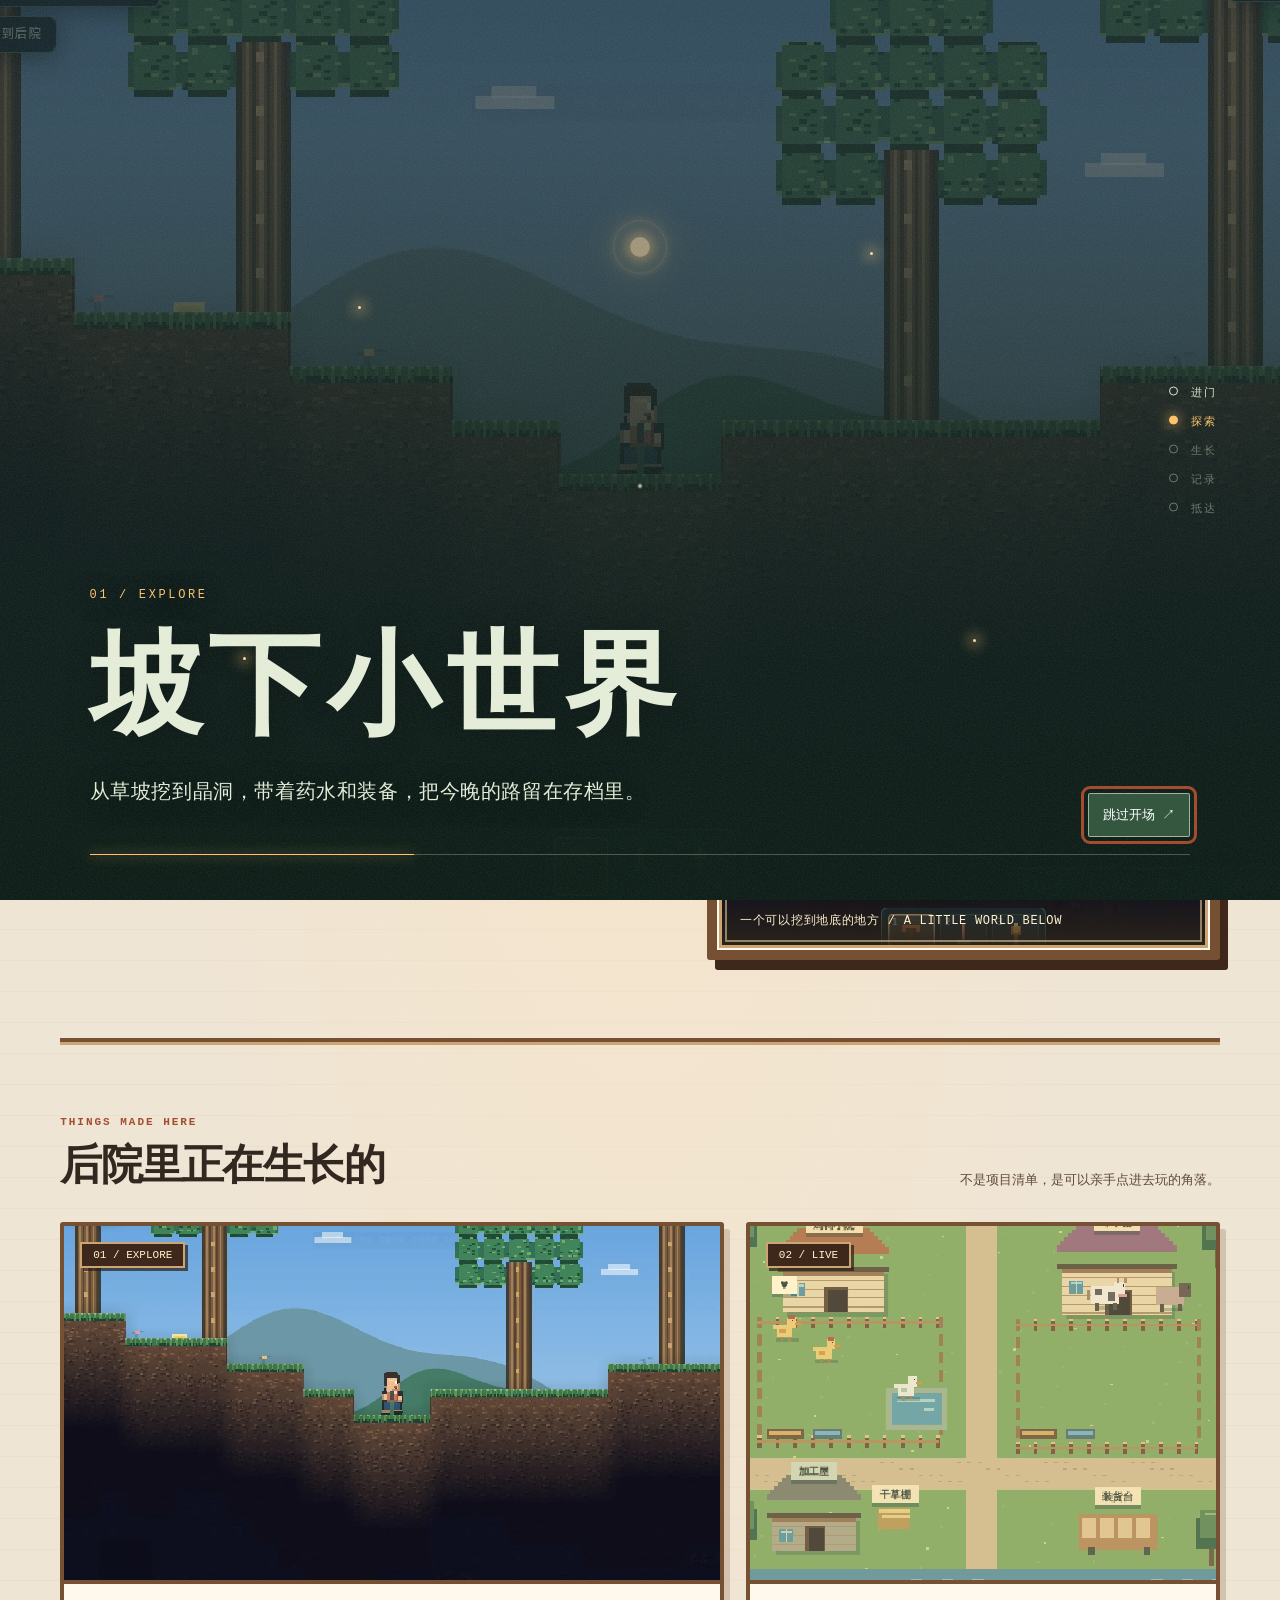
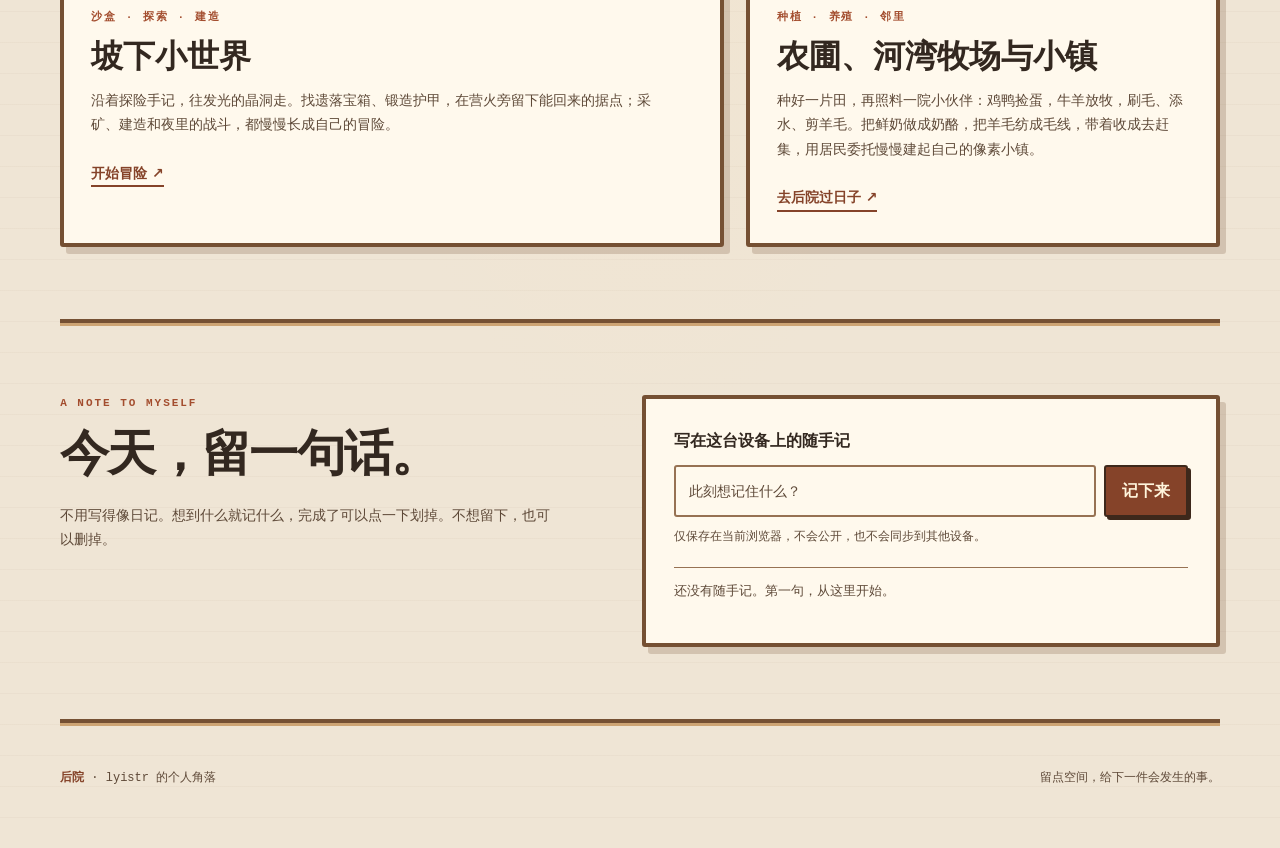
==== index.html @ ab5cffdb "feat: add riverbend ranch with animal care and shared economy" ====
<!doctype html>
<html lang="zh-CN" data-theme="light">
<head>
<meta charset="utf-8"><meta name="viewport" content="width=device-width,initial-scale=1"><meta name="theme-color" content="#efe5d5">
<title>后院 · lyistr 的个人角落</title>
<meta name="description" content="后院：一个放作品、小游戏和随手记的个人角落。来坡下走走，也给今天留一句话。">
<style>
:root{--paper:#efe5d5;--sheet:#fff9ed;--ink:#332820;--muted:#5e4938;--line:#977253;--accent:#854329;--mint:#e8caa2;--sun:#a34d2e;--deep:#2d241b;--soft:#ead7b9;--wood:#755033;--wood-dark:#3d281b;--edge:#cda474;--sky:#f4dfbc;--shadow:6px 7px 0 #6e492d38;--display:"Noto Serif CJK SC","Source Han Serif SC","Songti SC",serif;--body:system-ui,-apple-system,"Noto Sans CJK SC","PingFang SC","Microsoft YaHei",sans-serif;--mono:ui-monospace,SFMono-Regular,Consolas,monospace}
[data-theme=dark]{--paper:#241e1d;--sheet:#342c25;--ink:#f2dfbc;--muted:#d5bb95;--line:#9d7850;--accent:#a4cf8c;--mint:#405936;--sun:#efa374;--deep:#151712;--soft:#453a2e;--wood:#665035;--wood-dark:#302418;--edge:#a98756;--sky:#364b47;--shadow:6px 7px 0 #0d0d0c80}
*{box-sizing:border-box}html{scroll-behavior:smooth}body{margin:0;background:radial-gradient(ellipse at 50% -14%,var(--sky),transparent 70%),repeating-linear-gradient(0deg,transparent 0 30px,#7552270a 30px 31px),var(--paper);color:var(--ink);font:16px/1.75 var(--body);transition:background-color .25s,color .25s}button,input,a{font:inherit}button{cursor:pointer}a{color:inherit}a:focus-visible,button:focus-visible,input:focus-visible{outline:3px solid var(--sun);outline-offset:4px}::selection{background:var(--mint);color:var(--deep)}
.site{max-width:1380px;margin:auto;padding:0 clamp(18px,4.7vw,76px)}.top{min-height:82px;display:flex;align-items:center;gap:30px;border-bottom:1px solid var(--line)}.mark{display:flex;align-items:center;gap:12px;text-decoration:none;white-space:nowrap;font:700 20px var(--display)}.mark-icon{width:30px;height:30px;display:grid;place-items:center;background:var(--accent);color:var(--sheet);font:700 22px var(--display);border-radius:7px 7px 11px 7px;transform:rotate(-5deg)}.mark-icon span{transform:rotate(5deg)}.nav{display:flex;gap:clamp(12px,2.5vw,34px);margin-left:auto}.nav a{font-size:13px;font-weight:700;text-decoration:none;color:var(--muted)}.nav a:hover{color:var(--accent)}.mode{background:transparent;border:1px solid var(--line);border-radius:100px;color:var(--ink);padding:6px 15px;font-size:12px;white-space:nowrap}.mode:hover{background:var(--soft)}
.hero{display:grid;grid-template-columns:minmax(0,1fr) minmax(320px,.88fr);gap:clamp(32px,6vw,92px);align-items:center;padding:clamp(58px,8vw,118px) 0 clamp(56px,7vw,92px)}.eyebrow,.label{font:700 11px/1.5 var(--mono);letter-spacing:.18em;color:var(--accent)}.eyebrow{display:flex;align-items:center;gap:10px}.eyebrow:before{content:"";width:25px;height:2px;background:var(--sun)}h1,h2,h3,p{margin:0}h1{font:700 clamp(49px,6.5vw,92px)/1.15 var(--display);letter-spacing:-.055em;margin:23px 0}.hero h1 em{font-style:normal;color:var(--accent)}.lead{font-size:clamp(17px,1.6vw,21px);line-height:1.85;max-width:30em}.intro{font-size:14px;color:var(--muted);margin-top:14px;max-width:34em}.actions{display:flex;flex-wrap:wrap;gap:12px;margin-top:32px}.btn{display:inline-flex;align-items:center;justify-content:center;gap:10px;min-height:48px;border-radius:7px;padding:10px 20px;text-decoration:none;font-size:14px;font-weight:700;transition:transform .2s,background .2s}.btn:hover{transform:translateY(-3px)}.btn-main{background:var(--accent);color:var(--sheet)}.btn-main:hover{background:var(--ink)}.btn-ghost{border:1px solid var(--line);color:var(--ink)}.btn-ghost:hover{background:var(--soft)}
.postcard{position:relative;background:#152b37;border:9px solid var(--sheet);box-shadow:var(--shadow);border-radius:5px;transform:rotate(1.5deg);overflow:hidden}.postcard:before{content:"";position:absolute;inset:0;z-index:2;pointer-events:none;border:1px solid #ffffff20}.postcard img{width:100%;aspect-ratio:1.35;display:block;object-fit:cover;image-rendering:pixelated}.postcard .caption{position:absolute;inset:auto 0 0;background:linear-gradient(transparent,#0e2028dc);color:#f3f6ef;font:12px var(--mono);padding:35px 18px 16px;letter-spacing:.06em}.stamp{position:absolute;right:-15px;top:-20px;z-index:3;background:#dfaa6c;color:#21382e;padding:13px 16px;transform:rotate(9deg);font:700 11px var(--mono);box-shadow:4px 5px 0 #10232e55}.grain{display:block;margin-top:9px;color:var(--muted);font:11px var(--mono)}
.section{padding:70px 0;border-top:1px solid var(--line)}.heading{display:flex;justify-content:space-between;align-items:end;gap:20px;margin-bottom:30px}.heading h2{font:700 clamp(29px,3.3vw,44px)/1.28 var(--display);letter-spacing:-.045em;margin-top:7px}.heading p{font-size:13px;color:var(--muted);max-width:26em}.projects{display:grid;grid-template-columns:1.4fr 1fr;gap:18px}.project{border:1px solid var(--line);border-radius:8px;overflow:hidden;background:var(--sheet);display:flex;flex-direction:column;transition:transform .2s,box-shadow .2s}.project:hover{transform:translateY(-4px);box-shadow:var(--shadow)}.project-art{height:clamp(210px,28vw,370px);position:relative;overflow:hidden;background:#183344}.project-art img{width:100%;height:100%;object-fit:cover;display:block;image-rendering:pixelated}.farm-art{background:radial-gradient(circle at 67% 12%,#e5b775 0 3%,transparent 3.2%),linear-gradient(#567d8d 0 48%,#789665 48% 58%,#554b40 58%);display:grid;place-items:center;overflow:hidden}.farm-art img{width:100%;height:100%;object-fit:cover;filter:saturate(.9)}.art-corner{position:absolute;top:16px;left:16px;padding:5px 11px;border:1px solid #f4f8e988;color:#f5f6e9;background:#132c37b9;font:11px var(--mono)}.project-copy{padding:24px 27px 29px;flex:1;display:flex;flex-direction:column}.project-copy h3{font:700 clamp(24px,2.5vw,32px) var(--display);margin:9px 0}.project-copy p{font-size:14px;color:var(--muted);max-width:40em}.project-link{color:var(--accent);font-size:14px;font-weight:700;text-decoration:none;margin-top:24px;align-self:start;border-bottom:1px solid currentColor}.project-link:hover{color:var(--sun)}
.notes{display:grid;grid-template-columns:.92fr 1.08fr;gap:clamp(32px,7vw,112px);align-items:start}.notes h2{font:700 clamp(32px,3.8vw,51px)/1.3 var(--display);margin:12px 0 16px;letter-spacing:-.04em}.notes p{color:var(--muted);font-size:14px;max-width:35em}.note-card{background:var(--sheet);border:1px solid var(--line);border-radius:8px;padding:26px;box-shadow:var(--shadow)}.note-card label{display:block;font-weight:700;font-size:14px;margin-bottom:10px}.note-form{display:flex;gap:8px}.note-form input{min-width:0;flex:1;border:1px solid var(--line);border-radius:5px;background:var(--paper);color:var(--ink);padding:11px 13px;font-size:14px}.note-form input::placeholder{color:var(--muted)}.note-form button{border:0;border-radius:5px;padding:10px 16px;background:var(--accent);color:var(--sheet);font-weight:700;white-space:nowrap}.note-form button:hover{filter:brightness(1.15)}.privacy{font-size:12px!important;margin-top:9px}.note-list{list-style:none;margin:20px 0 0;padding:0}.note-list li{display:flex;align-items:start;gap:12px;border-top:1px solid var(--line);padding:12px 0;font-size:13px}.note-list li:first-child{border-top:1px solid var(--line)}.note-list .text{flex:1;word-break:break-word;white-space:pre-wrap;text-align:left;background:none;border:0;color:var(--ink);padding:0;cursor:pointer}.note-list .done{text-decoration:line-through;color:var(--muted)}.note-list .time{color:var(--muted);font:11px var(--mono);padding-top:3px;white-space:nowrap}.note-list .delete{color:var(--muted);background:none;border:0;padding:0 2px;line-height:1.3}.note-list .delete:hover{color:var(--sun)}.empty{color:var(--muted);font-size:13px!important}.end{padding:46px 0 62px;display:flex;justify-content:space-between;gap:20px;border-top:1px solid var(--line);font:12px var(--mono);color:var(--muted)}.end b{color:var(--accent)}
@media(max-width:900px){.hero{grid-template-columns:1fr;gap:42px}.hero-text{max-width:730px}.postcard{max-width:720px}.projects{grid-template-columns:1fr 1fr}.project-art{height:240px}.notes{gap:30px}}
@media(max-width:680px){.top{min-height:70px;gap:12px}.nav{gap:10px}.nav a{font-size:11px}.mark{font-size:17px}.mark-icon{width:25px;height:25px;font-size:18px}.mode{padding:5px 9px;font-size:11px}.hero{padding:54px 0 65px}.postcard{transform:none}.projects,.notes{grid-template-columns:1fr}.project-art{height:260px}.section{padding:55px 0}.heading{display:block}.heading p{margin-top:10px}.end{flex-direction:column;padding:35px 0}}
@media(max-width:390px){.nav a[href="#notes"]{display:none}.note-form{flex-wrap:wrap}.note-form button{width:100%}}
/* 农圃木牌语言：以菜畦木栏作首页结构，保留原有内容与交互 */
.site{position:relative;isolation:isolate}.site:before{content:"";position:absolute;z-index:-1;pointer-events:none;top:340px;left:0;right:0;height:175px;background:repeating-linear-gradient(90deg,transparent 0 35px,#47773c32 35px 39px,transparent 39px 48px);mask-image:linear-gradient(transparent,#000 55%,transparent)}
.top{min-height:88px;border-bottom:5px solid var(--wood);box-shadow:0 3px 0 var(--edge);gap:clamp(12px,2vw,28px)}.mark{font-size:23px;letter-spacing:.08em}.mark-icon{width:37px;height:37px;border-radius:2px;background:var(--wood);color:#fff0c8;border:3px solid var(--edge);box-shadow:3px 3px 0 var(--wood-dark);transform:rotate(-5deg)}.nav a{font:700 13px var(--mono);text-decoration:none}.nav a:hover{color:var(--sun)}.mode{border:2px solid var(--wood);border-radius:3px;background:var(--sheet);box-shadow:3px 3px 0 var(--wood-dark);padding:7px 12px;font:700 12px var(--mono)}.mode:hover{background:var(--soft)}
.hero{gap:clamp(32px,5vw,72px);padding:clamp(60px,8vw,104px) 0 78px}.eyebrow,.label{color:var(--sun)}.eyebrow:before{width:24px;height:12px;background:linear-gradient(90deg,#517c41 0 40%,#e7bd68 40% 70%,#517c41 70%);box-shadow:2px 2px 0 var(--wood)}h1{letter-spacing:-.045em}.hero h1 em{color:var(--accent);text-shadow:2px 3px 0 #b6d49888}.lead{color:var(--ink)}.intro{color:var(--muted)}.btn{border-radius:3px;border:2px solid var(--wood);box-shadow:4px 4px 0 var(--wood-dark);transition:transform .2s,box-shadow .2s,background .2s}.btn:hover{transform:translate(2px,2px);box-shadow:2px 2px 0 var(--wood-dark)}.btn-main{background:var(--accent);color:#fff5dc}.btn-main:hover{background:#264b29}.btn-ghost{background:var(--sheet)}
.postcard{background:var(--wood-dark);border:10px solid var(--wood);border-radius:3px;outline:3px solid var(--edge);outline-offset:-15px;box-shadow:8px 10px 0 var(--wood-dark);transform:rotate(1deg);overflow:visible}.postcard:before{inset:8px;border:2px solid #f4d99c8a}.postcard img{border:5px solid var(--sheet)}.postcard .caption{inset:auto 5px 5px;background:linear-gradient(transparent,#2c241bea);color:#fff2ce}.stamp{top:-24px;right:-18px;background:var(--sheet);color:var(--ink);border:2px solid var(--wood);box-shadow:4px 5px 0 var(--wood-dark);transform:rotate(7deg)}
.section{border-top:4px solid var(--wood);box-shadow:inset 0 3px 0 var(--edge);padding:72px 0}.heading h2,.notes h2{letter-spacing:-.035em}.heading p,.notes p{color:var(--muted)}.projects{gap:22px}.project,.note-card{border:4px solid var(--wood);border-radius:3px;box-shadow:var(--shadow);background:var(--sheet)}.project{overflow:hidden;transition:transform .2s,box-shadow .2s}.project:hover{transform:translateY(-4px);box-shadow:8px 11px 0 #7654303d}.project-art{border-bottom:4px solid var(--wood)}.project-art img,.farm-art img{filter:none}.art-corner{background:var(--wood-dark);border:2px solid var(--edge);color:#fff2cd;box-shadow:3px 3px 0 #281c15b0}.project-copy{padding:25px 27px 31px}.project-link{border-bottom:2px solid var(--accent)}.note-card{padding:clamp(18px,2.4vw,28px)}.note-card label{font-family:var(--display);font-size:16px}.note-form input{border:2px solid var(--line);border-radius:3px;background:var(--sheet)}.note-form button{border:2px solid var(--wood-dark);border-radius:3px;background:var(--accent);color:#fff5dc;box-shadow:3px 3px 0 var(--wood-dark)}.note-form button:hover{filter:brightness(1.12)}.note-list li{border-color:var(--line)}.end{border-top:4px solid var(--wood);box-shadow:inset 0 3px 0 var(--edge)}
/* 一次轻微的到访亮相，滚动/键盘内容无需 JS 才能看到 */
@keyframes arrive{from{opacity:0;transform:translateY(14px)}to{opacity:1;transform:translateY(0)}}.hero-text{animation:arrive .65s ease both}.postcard{animation:arrive .8s .12s ease both}.project-art img{transition:transform .5s ease}.project:hover .project-art img{transform:scale(1.035)}
@media(max-width:680px){.top{min-height:76px;gap:10px}.mark{font-size:18px}.mark-icon{width:29px;height:29px;font-size:18px;border-width:2px}.nav{gap:9px}.nav a{font-size:11px}.mode{padding:5px 7px;font-size:10px}.hero{padding:54px 0 64px}.postcard{transform:none;outline-offset:-14px}.section{padding:58px 0}.project-art{height:245px}}
@media(max-width:680px){.top{display:grid;grid-template-columns:1fr auto;gap:3px 10px;padding:10px 0 4px}.mark{grid-column:1;grid-row:1}.mode{grid-column:2;grid-row:1;min-width:84px;min-height:38px}.nav{grid-column:1/-1;grid-row:2;margin:0;justify-content:space-between;gap:4px}.nav a{display:inline-flex;align-items:center;justify-content:center;min-height:44px;padding:0 10px;font-size:12px}.nav a[href="#notes"]{display:inline-flex}}
@media(max-width:390px){.top{gap:3px 6px}.nav{gap:2px}.nav a{font-size:11px;padding:0 6px}.mark{gap:6px}}
/* 主页里的小访客：只在院子边缘出现；装饰层不接收鼠标事件。 */
.hero,#work{position:relative}.yard-insect{position:absolute;z-index:2;display:block;pointer-events:none;opacity:0}.yard-insect svg{display:block;width:100%;height:100%;overflow:visible}.yard-insect--butterfly{left:54%;top:13%;width:31px;height:31px;animation:butterfly-visit 24s 5s linear infinite}.yard-insect--butterfly .wing-left{transform-origin:50% 50%;animation:wing-left .38s ease-in-out infinite alternate}.yard-insect--butterfly .wing-right{transform-origin:50% 50%;animation:wing-right .38s ease-in-out infinite alternate}.yard-insect--ladybug{left:15%;top:-16px;width:23px;height:23px;animation:ladybug-walk 30s 9s linear infinite}.postcard:after{content:"";position:absolute;z-index:2;inset:5px;pointer-events:none;opacity:0;background:radial-gradient(circle 110px at var(--glow-x,50%) var(--glow-y,50%),#fff5bf55,transparent 82%);transition:opacity .3s}.postcard:hover:after{opacity:1}.project:hover .art-corner{border-color:#f3d594;box-shadow:3px 3px 0 #281c15b0,0 0 14px #edc17866;transition:border-color .3s,box-shadow .3s}
@keyframes butterfly-visit{0%,8%,47%,100%{opacity:0}12%,42%{opacity:.86}12%{transform:translate3d(0,5px,0) rotate(-12deg)}21%{transform:translate3d(4vw,-17px,0) rotate(10deg)}31%{transform:translate3d(8vw,7px,0) rotate(-8deg)}42%,47%{transform:translate3d(12vw,-22px,0) rotate(16deg)}}
@keyframes wing-left{to{transform:scaleX(.38) rotate(-9deg)}}@keyframes wing-right{to{transform:scaleX(.38) rotate(9deg)}}
@keyframes ladybug-walk{0%,23%,58%,100%{opacity:0}26%,54%{opacity:1}26%{transform:translate3d(0,0,0) rotate(82deg)}33%{transform:translate3d(7vw,1px,0) rotate(94deg)}42%{transform:translate3d(17vw,-1px,0) rotate(80deg)}54%,58%{transform:translate3d(26vw,0,0) rotate(91deg)}}
@media(max-width:680px){.yard-insect--butterfly{left:70%;top:5%;width:25px;height:25px}.yard-insect--ladybug{left:12%}}
@media(prefers-reduced-motion:reduce){.yard-insect{display:none}.postcard:after{display:none}}
/* 日间：奶油纸、陶土、胡桃木。草木只留在插画中，不给整页染绿。 */
[data-theme=light] body{background:radial-gradient(ellipse at 50% -18%,#f8e4c5,transparent 61%),repeating-linear-gradient(0deg,transparent 0 30px,#7954380a 30px 31px),var(--paper)}
[data-theme=light] .site:before{background:repeating-linear-gradient(90deg,transparent 0 35px,#ac815242 35px 39px,transparent 39px 48px)}
[data-theme=light] .eyebrow:before{background:linear-gradient(90deg,#a34d2e 0 40%,#dfb977 40% 70%,#a34d2e 70%)}
[data-theme=light] .hero h1 em{text-shadow:2px 3px 0 #e2c4a899}
[data-theme=light] .btn-main:hover{background:#623520}
/* 后院夜游：沿着站点的游戏、农圃、随手记前行，最终由灯光揭幕；无外部 3D 依赖。 */
html.opening-lock{overflow:hidden}
.opening{position:fixed;inset:0;z-index:80;visibility:hidden;pointer-events:none;color:#e7f0da;isolation:isolate}.opening.is-active{visibility:visible;pointer-events:auto}.opening-screen{position:absolute;inset:0;overflow:hidden;background:#091711;--hole:0px;mask-image:radial-gradient(circle at 50% 54%,transparent var(--hole),#000 calc(var(--hole) + 3px));-webkit-mask-image:radial-gradient(circle at 50% 54%,transparent var(--hole),#000 calc(var(--hole) + 3px))}.opening-screen:before{content:"";position:absolute;inset:0;z-index:2;opacity:.48;background:radial-gradient(ellipse at 50% 54%,transparent 24%,#020a08c9 100%),repeating-linear-gradient(90deg,#091e18 0 7px,transparent 7px 10vw,#132d23 10vw calc(10vw + 8px),transparent calc(10vw + 8px) 20vw);pointer-events:none;transition:opacity 1.2s ease}.opening.is-journey .opening-screen:before{opacity:.18}.opening-lantern{position:absolute;z-index:7;left:50%;top:43%;width:140px;height:140px;transform:translate(-50%,-50%);border:1px solid #ffc46b93;border-radius:50%;box-shadow:0 0 26px #ffc46b48,inset 0 0 28px #ffc46b36;animation:lantern-breathe 2.4s ease-in-out infinite;transition:transform 1.5s ease,opacity 1s ease}.opening-lantern:before{content:"";position:absolute;inset:31%;border-radius:50%;background:#ffd69a;box-shadow:0 0 24px 16px #ffc46b85,0 0 100px 44px #ffc46b42}.opening-firefly{position:absolute;z-index:7;width:3px;height:3px;border-radius:50%;background:#ffdc9c;box-shadow:0 0 13px 4px #ffc46b83;animation:firefly-drift 2.8s ease-in-out infinite alternate}.opening-firefly:nth-of-type(1){left:28%;top:34%}.opening-firefly:nth-of-type(2){left:68%;top:28%;animation-delay:-.9s}.opening-firefly:nth-of-type(3){left:76%;top:71%;animation-delay:-1.8s}.opening-firefly:nth-of-type(4){left:19%;top:73%;animation-delay:-.5s}.opening-skip{position:absolute;right:clamp(22px,5vw,72px);bottom:calc(24px + env(safe-area-inset-bottom,0px));z-index:2;min-height:44px;padding:7px 14px;border:1px solid #e7f0da9a;border-radius:2px;background:#14281fdb;color:#e7f0da;font:13px var(--mono);cursor:pointer}.opening-skip:hover,.opening-skip:focus-visible{background:#355740;color:#fff}.opening.is-revealing .opening-skip{opacity:0;pointer-events:none;transition:opacity .3s}@supports not (mask-image:radial-gradient(circle,transparent 0px,#000 1px)){.opening.is-revealing .opening-screen{opacity:0;transition:opacity 1.8s ease}}@keyframes lantern-breathe{50%{box-shadow:0 0 44px #ffc46b76,inset 0 0 38px #ffc46b54}}@keyframes firefly-drift{to{transform:translate(12px,-17px);opacity:.5}}
.opening-screen:after{content:"";position:absolute;inset:0;z-index:8;pointer-events:none;opacity:.13;background-image:url("data:image/svg+xml,%3Csvg xmlns='http://www.w3.org/2000/svg' width='140' height='140'%3E%3Cfilter id='n'%3E%3CfeTurbulence type='fractalNoise' baseFrequency='.8' numOctaves='2'/%3E%3C/filter%3E%3Crect width='100%25' height='100%25' filter='url(%23n)'/%3E%3C/svg%3E")}.opening.is-journey .opening-lantern{transform:translate(-50%,-150%) scale(.38);opacity:.55}
.opening-gate{position:absolute;z-index:5;inset:0;pointer-events:none;overflow:hidden}.opening-gate:before,.opening-gate:after{content:"";position:absolute;top:0;bottom:0;width:50%;background:repeating-linear-gradient(90deg,#12271f 0 16%,#2c422d 16.5% 17.2%,#10231c 18% 32%);box-shadow:inset 0 0 9vw #020906;transition:transform 2s cubic-bezier(.21,.68,.25,1)}.opening-gate:before{left:0;border-right:12px solid #6c5333}.opening-gate:after{right:0;border-left:12px solid #6c5333}.opening.is-journey .opening-gate:before{transform:translateX(-100%)}.opening.is-journey .opening-gate:after{transform:translateX(100%)}.opening.is-active:not(.is-journey) .opening-gate{animation:gate-arrive 1.2s ease both}@keyframes gate-arrive{from{opacity:0}to{opacity:1}}
.opening-chapter{position:absolute;z-index:4;inset:0;display:flex;align-items:flex-end;justify-content:flex-start;padding:clamp(36px,7vw,110px);opacity:0;filter:blur(10px);transform:translateY(26px) scale(1.035);transition:opacity 1s ease,filter 1.25s ease,transform 1.6s ease;pointer-events:none}.opening-chapter.is-visible{opacity:1;filter:none;transform:none}.opening-chapter--start{z-index:3;justify-content:center;align-items:center;text-align:center}.opening:not(.is-journey) .opening-chapter--start{z-index:6}.opening-chapter--end{justify-content:center;align-items:center;text-align:center}.opening-chapter img{position:absolute;inset:0;width:100%;height:100%;object-fit:cover;image-rendering:pixelated;opacity:.63;filter:brightness(.65) saturate(.78);transform:scale(1.09);transition:transform 2.6s ease}.opening-chapter.is-visible img{transform:scale(1)}.opening-chapter--game{background:#122a2e}.opening-chapter--farm{background:#32452c}.opening-chapter--notes{background:radial-gradient(circle at 72% 22%,#bdaf78 0 3%,transparent 12%),linear-gradient(150deg,#092017,#27472f 58%,#172919)}.opening-chapter--notes:before{content:"";position:absolute;right:12%;top:22%;width:min(34vw,340px);height:min(45vh,350px);border:11px solid #725431;background:repeating-linear-gradient(#ead8a4 0 38px,#c19c6b 39px 40px);box-shadow:12px 14px 0 #07160f90;transform:rotate(7deg)}.opening-chapter--notes:after{content:"今天，留一句话。";position:absolute;right:16%;top:36%;transform:rotate(7deg);font:700 clamp(18px,2.5vw,30px) var(--display);color:#503a25;text-shadow:none}.opening-chapter--game:after,.opening-chapter--farm:after{content:"";position:absolute;inset:0;z-index:1;background:linear-gradient(0deg,#061710f5 2%,#0a1b16ac 38%,#07160f22 85%)}.opening-chapter--end{background:radial-gradient(circle at 50% 40%,#557543 0,#17342c 34%,#081610 75%)}.opening-chapter--end:before{content:"";position:absolute;inset:0;background:radial-gradient(circle at 50% 40%,#ffc46b55,transparent 38%)}
.opening-chapter--notes:before,.opening-chapter--notes:after{z-index:1}
.opening-text{position:relative;z-index:2;max-width:680px;text-shadow:0 3px 24px #06120e}.opening-kicker{display:block;color:#ffc46b;font:12px/1.6 var(--mono);letter-spacing:.22em;margin-bottom:18px}.opening-title{display:block;font:700 clamp(48px,9vw,112px)/1.12 var(--display);letter-spacing:.06em}.opening-chapter--start .opening-title,.opening-chapter--end .opening-title{font-size:clamp(66px,12vw,160px)}.opening-detail{display:block;margin-top:24px;max-width:34em;color:#e5efd9;font:clamp(15px,1.55vw,21px)/1.9 var(--body);letter-spacing:.03em}.opening-chapter--start .opening-detail,.opening-chapter--end .opening-detail{margin-inline:auto}.opening-chapter--start .opening-text{transform:translateY(19vh)}
.opening-index{position:absolute;z-index:10;right:clamp(20px,5vw,72px);top:50%;transform:translateY(-50%);display:grid;gap:14px;color:#d6e6ca;font:11px var(--mono);letter-spacing:.12em}.opening-index span{opacity:.43;transition:opacity .5s,color .5s}.opening-index span.is-current{opacity:1;color:#ffc46b}.opening-index span:before{content:"";display:inline-block;width:7px;height:7px;margin-right:13px;border:1px solid currentColor;border-radius:50%}.opening-index span.is-current:before{background:#ffc46b;box-shadow:0 0 13px #ffc46b}.opening-progress{position:absolute;z-index:10;left:clamp(22px,7vw,110px);right:clamp(22px,7vw,110px);bottom:clamp(28px,5vh,50px);height:1px;background:#deedcf47}.opening-progress:before{content:"";display:block;width:var(--walk,0%);height:100%;background:#ffc46b;box-shadow:0 0 12px #ffc46b;transition:width 1.3s ease}.opening-skip{z-index:11;bottom:calc(clamp(45px,7vh,70px) + env(safe-area-inset-bottom,0px));right:clamp(22px,7vw,110px)}.opening.is-revealing .opening-index,.opening.is-revealing .opening-progress{opacity:0;transition:opacity .4s}.opening.is-revealing .opening-chapter{opacity:0;transition:opacity .5s}.opening.is-revealing .opening-gate{opacity:0;transition:opacity .5s}.opening.is-revealing .opening-lantern,.opening.is-revealing .opening-firefly{opacity:0;animation:none;transition:opacity .5s}.opening.is-revealing .opening-screen:before{opacity:0;transition:opacity .5s}
.replay-opening{background:var(--sheet);color:var(--accent)}
@media(min-width:681px){.top{gap:clamp(8px,1.3vw,18px)}.nav{gap:clamp(8px,1.5vw,20px)}.replay-opening{font-size:11px}}
@media(max-width:680px){.top{display:grid;grid-template-columns:1fr auto auto;gap:3px 6px;padding:10px 0 4px}.mark{grid-column:1;grid-row:1}.mode{grid-column:2;grid-row:1;min-width:0;min-height:38px}.replay-opening{grid-column:3;grid-row:1}.nav{grid-column:1/-1;grid-row:2}}
@media(max-width:390px){.replay-opening{font-size:10px;padding:5px}.mode{font-size:10px;padding:5px}}
@media(max-width:680px){.opening-chapter{padding:26px 24px 22vh;align-items:flex-end}.opening-chapter--start,.opening-chapter--end{align-items:center;padding:24px}.opening-chapter--start .opening-text{transform:translateY(19vh)}.opening-title{font-size:clamp(46px,12vw,74px)}.opening-detail{font-size:15px;line-height:1.75;margin-top:15px}.opening-chapter--notes:before{right:10%;top:15%;width:55vw;height:29vh}.opening-chapter--notes:after{right:17%;top:22%;font-size:18px}.opening-index{top:calc(14px + env(safe-area-inset-top,0px));right:18px;transform:none;display:flex;gap:9px;font-size:0}.opening-index span:before{width:6px;height:6px;margin:0}.opening-skip{bottom:calc(42px + env(safe-area-inset-bottom,0px));right:20px}.opening-progress{bottom:calc(22px + env(safe-area-inset-bottom,0px))}.opening-lantern{top:39%;width:130px;height:130px}}
@media(max-height:620px){.opening-chapter{padding-bottom:16vh}.opening-title{font-size:clamp(40px,7vw,68px)}.opening-chapter--start .opening-title,.opening-chapter--end .opening-title{font-size:clamp(48px,9vw,94px)}.opening-chapter--start .opening-text{transform:translateY(14vh)}.opening-detail{margin-top:7px}.opening-kicker{margin-bottom:5px}}
@media(prefers-reduced-motion:reduce){*,*:before,*:after{scroll-behavior:auto!important;transition:none!important;animation:none!important;transform:none!important}.opening,.replay-opening{display:none!important}}
</style>
</head>
<body>
<div class="site">
<header class="top"><a class="mark" href="#top" aria-label="后院，返回顶部"><span class="mark-icon" aria-hidden="true"><span>后</span></span>后院</a><nav class="nav" aria-label="站点导航"><a href="#work">作品</a><a href="#notes">随手记</a><a href="game.html">去游戏</a></nav><button class="mode" id="themeBtn" type="button" aria-label="切换明暗主题">夜间模式</button><button class="mode replay-opening" id="replayOpening" type="button">重看开场 ↗</button></header>
<main id="top">
<section class="hero" aria-labelledby="hero-title"><span class="yard-insect yard-insect--butterfly" aria-hidden="true"><svg viewBox="0 0 32 32" xmlns="http://www.w3.org/2000/svg"><path class="wing-left" d="M15 14C8 3 2 4 4 12c-5 2-2 9 11 5Z" fill="#c18b4a" stroke="#654835" stroke-width="1.2"/><path class="wing-right" d="M17 14C24 3 30 4 28 12c5 2 2 9-11 5Z" fill="#e6b267" stroke="#654835" stroke-width="1.2"/><path d="M16 11v11m-1-10-3-4m5 4 3-4" stroke="#4f3c2b" stroke-width="2" stroke-linecap="round"/></svg></span><div class="hero-text"><div class="eyebrow">lyistr / PERSONAL SPACE</div><h1 id="hero-title">给想法一块<br><em>自由生长的地。</em></h1><p class="lead">这里是后院。写点东西，做点游戏，把不必急着完成的念头，慢慢养起来。</p><p class="intro">从坡上的一棵树开始，往地下挖；或者先留下一句今天的心情。没有路线图，也不用赶时间。</p><div class="actions"><a class="btn btn-main" href="game.html">进入坡下小世界 <span aria-hidden="true">↗</span></a><a class="btn btn-ghost" href="#work">看看这里有什么 ↓</a></div></div><div class="postcard" aria-label="坡下小世界的画面预览"><div class="stamp">PRESS START<br>↓ EXPLORE</div><img src="hero-preview.webp" alt="坡下小世界：像素风格草坡、树林与地底" width="960" height="750"><div class="caption">一个可以挖到地底的地方 / A LITTLE WORLD BELOW</div></div></section>
<section class="section" id="work" aria-labelledby="work-title"><span class="yard-insect yard-insect--ladybug" aria-hidden="true"><svg viewBox="0 0 24 24" xmlns="http://www.w3.org/2000/svg"><path d="M10 3c0-2-2-2-3-3m7 3c0-2 2-2 3-3" stroke="#443223" stroke-width="1.3" fill="none"/><ellipse cx="12" cy="5" rx="4" ry="3" fill="#342d24"/><ellipse cx="12" cy="14" rx="8" ry="9" fill="#ae5438" stroke="#4f3929" stroke-width="1.3"/><path d="M12 6v17" stroke="#493429" stroke-width="1.2"/><circle cx="8" cy="11" r="1.3" fill="#382b25"/><circle cx="16" cy="11" r="1.3" fill="#382b25"/><circle cx="8" cy="17" r="1.1" fill="#382b25"/><circle cx="16" cy="17" r="1.1" fill="#382b25"/></svg></span><div class="heading"><div><div class="label">THINGS MADE HERE</div><h2 id="work-title">后院里正在生长的</h2></div><p>不是项目清单，是可以亲手点进去玩的角落。</p></div><div class="projects"><article class="project"><div class="project-art"><img src="project-preview.webp" alt="像素草坡与矿洞中的角色" width="1240" height="800" loading="lazy"><span class="art-corner">01 / EXPLORE</span></div><div class="project-copy"><span class="label">沙盒 · 探索 · 建造</span><h3>坡下小世界</h3><p>沿着探险手记，往发光的晶洞走。找遗落宝箱、锻造护甲，在营火旁留下能回来的据点；采矿、建造和夜里的战斗，都慢慢长成自己的冒险。</p><a class="project-link" href="game.html">开始冒险 ↗</a></div></article><article class="project"><div class="project-art farm-art"><img src="farm-preview.webp?v=ranch-1" alt="河畔像素牧场、鸡鸭小院、牛羊棚与装货台" width="1240" height="860" loading="lazy"><span class="art-corner">02 / LIVE</span></div><div class="project-copy"><span class="label">种植 · 养殖 · 邻里</span><h3>农圃、河湾牧场与小镇</h3><p>种好一片田，再照料一院小伙伴：鸡鸭捡蛋，牛羊放牧，刷毛、添水、剪羊毛。把鲜奶做成奶酪，把羊毛纺成毛线，带着收成去赶集，用居民委托慢慢建起自己的像素小镇。</p><a class="project-link" href="farm.html">去后院过日子 ↗</a></div></article></div></section>
<section class="section notes" id="notes" aria-labelledby="notes-title"><div><div class="label">A NOTE TO MYSELF</div><h2 id="notes-title">今天，留一句话。</h2><p>不用写得像日记。想到什么就记什么，完成了可以点一下划掉。不想留下，也可以删掉。</p></div><div class="note-card"><label for="capIn">写在这台设备上的随手记</label><form id="noteForm" class="note-form"><input id="capIn" name="note" maxlength="80" autocomplete="off" placeholder="此刻想记住什么？" aria-label="随手记内容"><button type="submit">记下来</button></form><p class="privacy">仅保存在当前浏览器，不会公开，也不会同步到其他设备。</p><ul class="note-list" id="capList" aria-live="polite"></ul></div></section>
</main><footer class="end"><span><b>后院</b> · lyistr 的个人角落</span><span>留点空间，给下一件会发生的事。</span></footer></div>
<div class="opening" id="opening" aria-hidden="true"><div class="opening-screen" id="openingScreen"><div class="opening-chapter opening-chapter--start is-visible"><div class="opening-text"><span class="opening-kicker">LYISTR / AFTER DARK</span><strong class="opening-title">后院</strong><span class="opening-detail">天黑了，提着灯，沿着小路走走。</span></div></div><div class="opening-chapter opening-chapter--game"><img src="project-preview.webp" alt="" width="1240" height="800"><div class="opening-text"><span class="opening-kicker">01 / EXPLORE</span><strong class="opening-title">坡下小世界</strong><span class="opening-detail">从草坡挖到晶洞，带着药水和装备，把今晚的路留在存档里。</span></div></div><div class="opening-chapter opening-chapter--farm"><img src="farm-preview.webp?v=ranch-1" alt="" width="1240" height="860"><div class="opening-text"><span class="opening-kicker">02 / LIVE</span><strong class="opening-title">后院小镇</strong><span class="opening-detail">种好一片田，养一院小伙伴。清晨捡蛋，晴天放牧，带着奶酪和毛线去小镇赶集。</span></div></div><div class="opening-chapter opening-chapter--notes"><div class="opening-text"><span class="opening-kicker">03 / REMEMBER</span><strong class="opening-title">随手记</strong><span class="opening-detail">不必写成一篇文章。今天的一句话，也值得在这里待一会儿。</span></div></div><div class="opening-chapter opening-chapter--end"><div class="opening-text"><span class="opening-kicker">WELCOME HOME / LYISTR</span><strong class="opening-title">请进后院</strong><span class="opening-detail">玩一会儿，种一点东西，或者留下一句心情。</span></div></div><span class="opening-lantern" aria-hidden="true"></span><i class="opening-firefly"></i><i class="opening-firefly"></i><i class="opening-firefly"></i><i class="opening-firefly"></i><div class="opening-gate" aria-hidden="true"></div></div><div class="opening-index" aria-hidden="true"><span class="is-current">进门</span><span>探索</span><span>生长</span><span>记录</span><span>抵达</span></div><div class="opening-progress" aria-hidden="true"></div><button class="opening-skip" id="openingSkip" type="button">跳过开场 ↗</button></div>
<script>
const $=id=>document.getElementById(id);const root=document.documentElement;const KEY='lj-capture-v1';
function setTheme(t){const v=t==='dark'?'dark':'light';root.dataset.theme=v;$('themeBtn').textContent=v==='dark'?'日间模式':'夜间模式';try{localStorage.setItem('lj-theme',v)}catch(e){}}
let storedTheme='light';try{storedTheme=localStorage.getItem('lj-theme')||'light'}catch(e){}setTheme(storedTheme);
$('themeBtn').addEventListener('click',()=>setTheme(root.dataset.theme==='dark'?'light':'dark'));
let caps=[];try{const v=JSON.parse(localStorage.getItem(KEY));if(Array.isArray(v))caps=v.filter(x=>x&&typeof x.text==='string')}catch(e){}
function save(){try{localStorage.setItem(KEY,JSON.stringify(caps))}catch(e){}render()}
function render(){const list=$('capList');list.replaceChildren();if(!caps.length){const p=document.createElement('li');p.className='empty';p.textContent='还没有随手记。第一句，从这里开始。';list.append(p);return}
 caps.slice(0,10).forEach((c)=>{const li=document.createElement('li'),time=document.createElement('span'),text=document.createElement('button'),del=document.createElement('button');time.className='time';time.textContent=typeof c.t==='string'?c.t:'';text.type='button';text.className='text'+(c.done?' done':'');text.textContent=c.text;text.setAttribute('aria-label',(c.done?'标记未完成：':'标记完成：')+c.text);text.addEventListener('click',()=>{c.done=!c.done;save()});del.type='button';del.className='delete';del.textContent='×';del.setAttribute('aria-label','删除：'+c.text);del.addEventListener('click',()=>{caps.splice(caps.indexOf(c),1);save()});li.append(time,text,del);list.append(li)})}
$('noteForm').addEventListener('submit',e=>{e.preventDefault();const inp=$('capIn'),v=inp.value.trim();if(!v)return;const n=new Date();caps.unshift({text:v,t:String(n.getHours()).padStart(2,'0')+':'+String(n.getMinutes()).padStart(2,'0'),done:false});inp.value='';save();inp.focus()});render();
// 只在预览图内跟随鼠标，装饰效果不改变站点内容与本地存档。
const postcard=document.querySelector('.postcard');
postcard.addEventListener('pointermove',e=>{if(e.pointerType!=='mouse')return;const r=postcard.getBoundingClientRect();postcard.style.setProperty('--glow-x',e.clientX-r.left+'px');postcard.style.setProperty('--glow-y',e.clientY-r.top+'px')});
// 首访夜游；锚点和减少动态效果直达首页，回看入口可随时重播。
(()=>{const opening=$('opening'),screen=$('openingScreen'),skip=$('openingSkip'),replay=$('replayOpening'),site=document.querySelector('.site');
 const chapters=[...opening.querySelectorAll('.opening-chapter')],dots=[...opening.querySelectorAll('.opening-index span')];
 const motion=matchMedia('(prefers-reduced-motion: reduce)'),key='lj-opening-v2-seen',times=[0,2000,4300,6600,8900],revealAt=11100,revealFor=1700;
 let running=false,raf=0,watchdog=0,started=0,current=-1;
 const remember=()=>{try{sessionStorage.setItem(key,'1')}catch(e){}};
 const close=()=>{if(!running)return;running=false;cancelAnimationFrame(raf);clearTimeout(watchdog);const focused=opening.contains(document.activeElement);opening.classList.remove('is-active','is-journey','is-revealing');opening.setAttribute('aria-hidden','true');screen.style.setProperty('--hole','0px');site.inert=false;root.classList.remove('opening-lock');remember();window.removeEventListener('keydown',onKey);motion.removeEventListener('change',onMotionChange);if(focused)document.querySelector('.mark').focus()};
 function onKey(e){if(e.key==='Escape'){e.preventDefault();close()}}
 function onMotionChange(e){if(e.matches)close()}
 function frame(now){if(!running)return;if(!started)started=now;const t=now-started;
  let next=0;for(let i=1;i<times.length;i++)if(t>=times[i])next=i;
  if(next!==current){current=next;chapters.forEach((part,i)=>part.classList.toggle('is-visible',i===next));dots.forEach((dot,i)=>dot.classList.toggle('is-current',i===next));if(next)opening.classList.add('is-journey')}
  opening.querySelector('.opening-progress').style.setProperty('--walk',Math.min(100,t/(revealAt+revealFor)*100)+'%');
  if(t>=revealAt){opening.classList.add('is-revealing');const p=Math.min(1,(t-revealAt)/revealFor),ease=1-Math.pow(1-p,3);screen.style.setProperty('--hole',Math.ceil(ease*Math.hypot(innerWidth,innerHeight))+'px');if(p===1){close();return}}
  raf=requestAnimationFrame(frame)}
 function play(){if(running||motion.matches)return;running=true;started=0;current=-1;screen.style.setProperty('--hole','0px');opening.querySelector('.opening-progress').style.setProperty('--walk','0%');opening.classList.remove('is-revealing','is-journey');chapters.forEach((part,i)=>part.classList.toggle('is-visible',i===0));dots.forEach((dot,i)=>dot.classList.toggle('is-current',i===0));site.inert=true;root.classList.add('opening-lock');opening.classList.add('is-active');opening.setAttribute('aria-hidden','false');skip.focus();window.addEventListener('keydown',onKey);motion.addEventListener('change',onMotionChange);raf=requestAnimationFrame(frame);watchdog=setTimeout(close,revealAt+revealFor+1200)}
 let seen=false;try{seen=sessionStorage.getItem(key)==='1'}catch(e){}
 skip.addEventListener('click',close);replay.addEventListener('click',play);
 if(!seen&&!location.hash)play();
 window.addEventListener('pageshow',e=>{if(e.persisted)close()});
})();
</script>
</body></html>
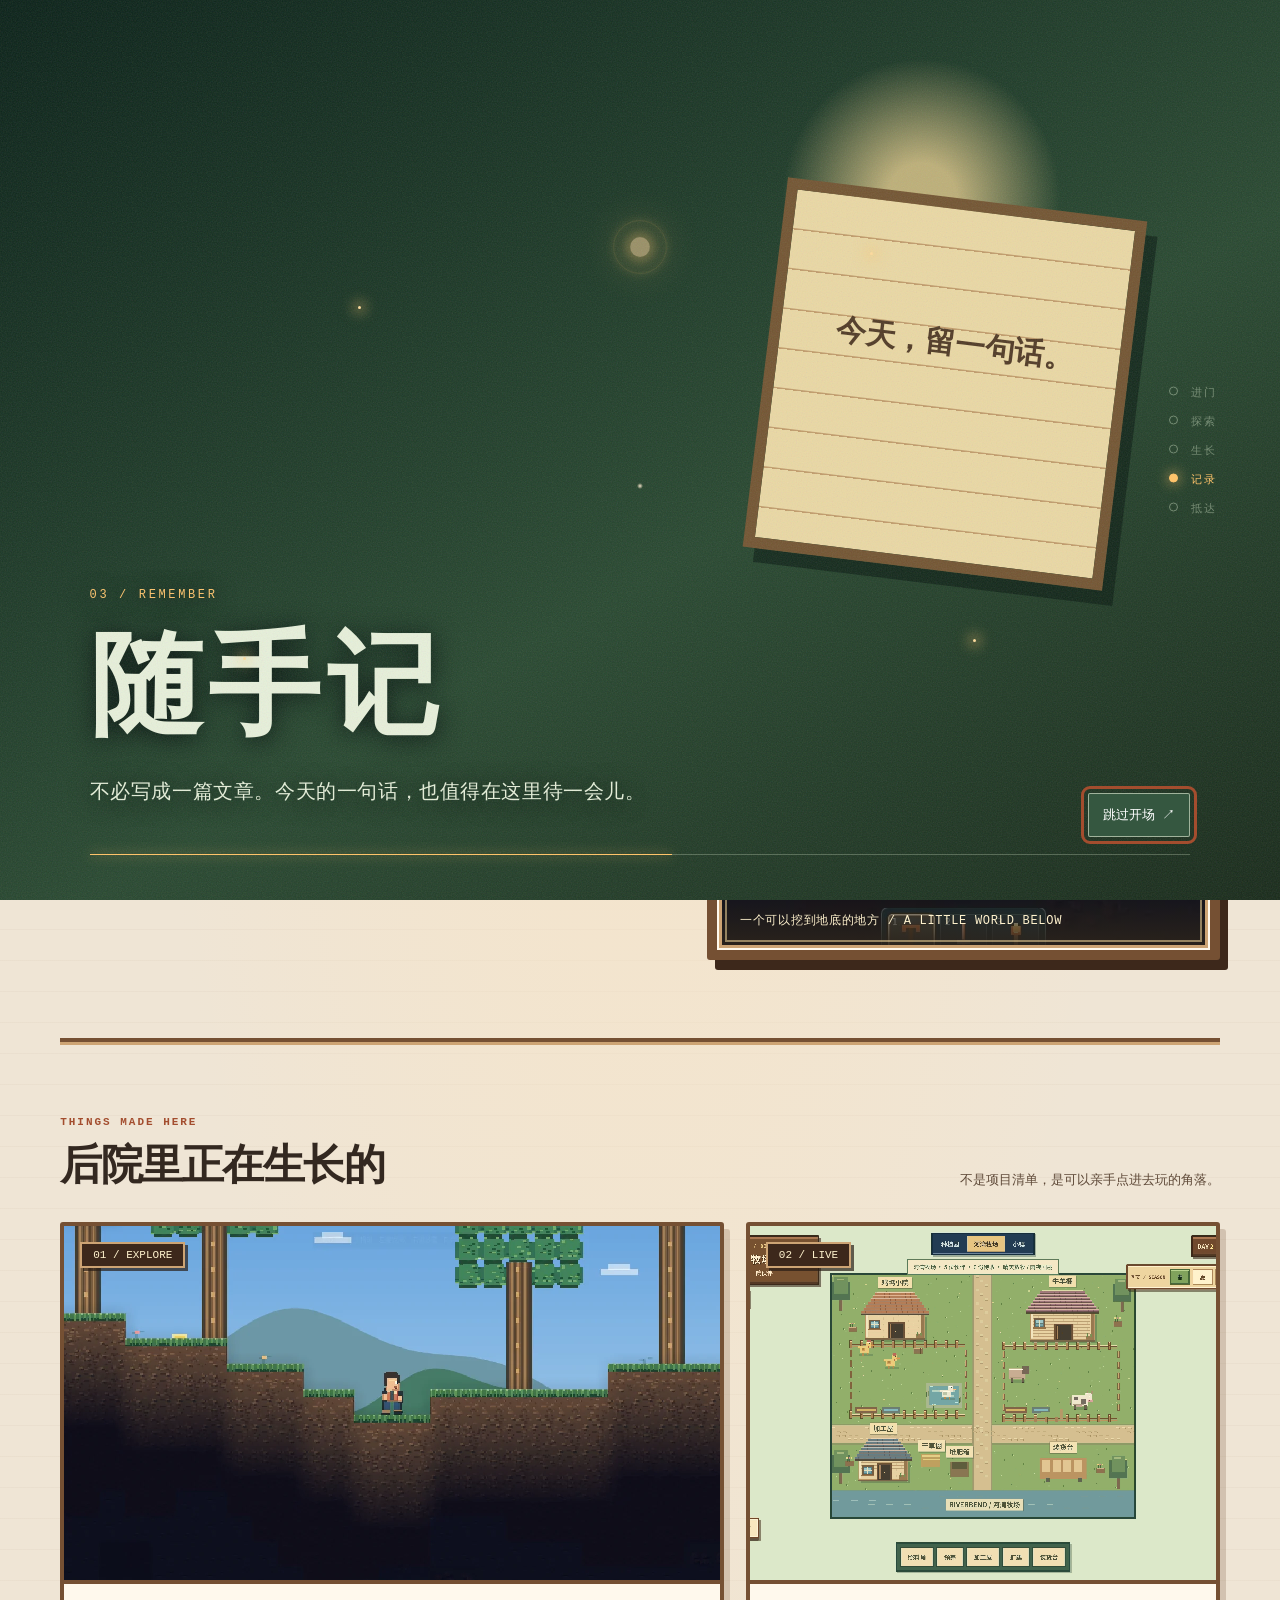
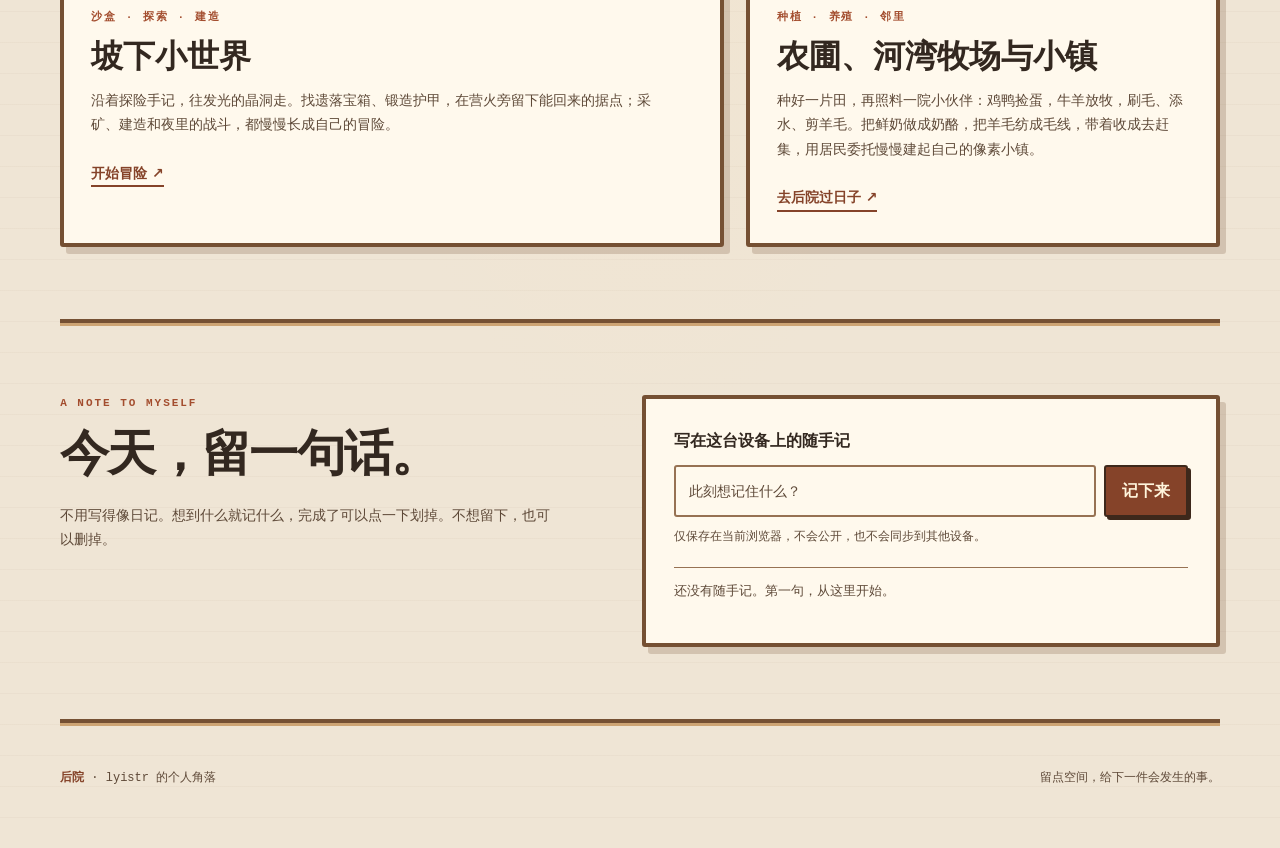
==== commit d0b742c4: "feat: sharpen farm artwork and render readable high-resolution text" ====
--- a/index.html
+++ b/index.html
@@ -63,10 +63,10 @@
 <header class="top"><a class="mark" href="#top" aria-label="后院，返回顶部"><span class="mark-icon" aria-hidden="true"><span>后</span></span>后院</a><nav class="nav" aria-label="站点导航"><a href="#work">作品</a><a href="#notes">随手记</a><a href="game.html">去游戏</a></nav><button class="mode" id="themeBtn" type="button" aria-label="切换明暗主题">夜间模式</button><button class="mode replay-opening" id="replayOpening" type="button">重看开场 ↗</button></header>
 <main id="top">
 <section class="hero" aria-labelledby="hero-title"><span class="yard-insect yard-insect--butterfly" aria-hidden="true"><svg viewBox="0 0 32 32" xmlns="http://www.w3.org/2000/svg"><path class="wing-left" d="M15 14C8 3 2 4 4 12c-5 2-2 9 11 5Z" fill="#c18b4a" stroke="#654835" stroke-width="1.2"/><path class="wing-right" d="M17 14C24 3 30 4 28 12c5 2 2 9-11 5Z" fill="#e6b267" stroke="#654835" stroke-width="1.2"/><path d="M16 11v11m-1-10-3-4m5 4 3-4" stroke="#4f3c2b" stroke-width="2" stroke-linecap="round"/></svg></span><div class="hero-text"><div class="eyebrow">lyistr / PERSONAL SPACE</div><h1 id="hero-title">给想法一块<br><em>自由生长的地。</em></h1><p class="lead">这里是后院。写点东西，做点游戏，把不必急着完成的念头，慢慢养起来。</p><p class="intro">从坡上的一棵树开始，往地下挖；或者先留下一句今天的心情。没有路线图，也不用赶时间。</p><div class="actions"><a class="btn btn-main" href="game.html">进入坡下小世界 <span aria-hidden="true">↗</span></a><a class="btn btn-ghost" href="#work">看看这里有什么 ↓</a></div></div><div class="postcard" aria-label="坡下小世界的画面预览"><div class="stamp">PRESS START<br>↓ EXPLORE</div><img src="hero-preview.webp" alt="坡下小世界：像素风格草坡、树林与地底" width="960" height="750"><div class="caption">一个可以挖到地底的地方 / A LITTLE WORLD BELOW</div></div></section>
-<section class="section" id="work" aria-labelledby="work-title"><span class="yard-insect yard-insect--ladybug" aria-hidden="true"><svg viewBox="0 0 24 24" xmlns="http://www.w3.org/2000/svg"><path d="M10 3c0-2-2-2-3-3m7 3c0-2 2-2 3-3" stroke="#443223" stroke-width="1.3" fill="none"/><ellipse cx="12" cy="5" rx="4" ry="3" fill="#342d24"/><ellipse cx="12" cy="14" rx="8" ry="9" fill="#ae5438" stroke="#4f3929" stroke-width="1.3"/><path d="M12 6v17" stroke="#493429" stroke-width="1.2"/><circle cx="8" cy="11" r="1.3" fill="#382b25"/><circle cx="16" cy="11" r="1.3" fill="#382b25"/><circle cx="8" cy="17" r="1.1" fill="#382b25"/><circle cx="16" cy="17" r="1.1" fill="#382b25"/></svg></span><div class="heading"><div><div class="label">THINGS MADE HERE</div><h2 id="work-title">后院里正在生长的</h2></div><p>不是项目清单，是可以亲手点进去玩的角落。</p></div><div class="projects"><article class="project"><div class="project-art"><img src="project-preview.webp" alt="像素草坡与矿洞中的角色" width="1240" height="800" loading="lazy"><span class="art-corner">01 / EXPLORE</span></div><div class="project-copy"><span class="label">沙盒 · 探索 · 建造</span><h3>坡下小世界</h3><p>沿着探险手记，往发光的晶洞走。找遗落宝箱、锻造护甲，在营火旁留下能回来的据点；采矿、建造和夜里的战斗，都慢慢长成自己的冒险。</p><a class="project-link" href="game.html">开始冒险 ↗</a></div></article><article class="project"><div class="project-art farm-art"><img src="farm-preview.webp?v=ranch-1" alt="河畔像素牧场、鸡鸭小院、牛羊棚与装货台" width="1240" height="860" loading="lazy"><span class="art-corner">02 / LIVE</span></div><div class="project-copy"><span class="label">种植 · 养殖 · 邻里</span><h3>农圃、河湾牧场与小镇</h3><p>种好一片田，再照料一院小伙伴：鸡鸭捡蛋，牛羊放牧，刷毛、添水、剪羊毛。把鲜奶做成奶酪，把羊毛纺成毛线，带着收成去赶集，用居民委托慢慢建起自己的像素小镇。</p><a class="project-link" href="farm.html">去后院过日子 ↗</a></div></article></div></section>
+<section class="section" id="work" aria-labelledby="work-title"><span class="yard-insect yard-insect--ladybug" aria-hidden="true"><svg viewBox="0 0 24 24" xmlns="http://www.w3.org/2000/svg"><path d="M10 3c0-2-2-2-3-3m7 3c0-2 2-2 3-3" stroke="#443223" stroke-width="1.3" fill="none"/><ellipse cx="12" cy="5" rx="4" ry="3" fill="#342d24"/><ellipse cx="12" cy="14" rx="8" ry="9" fill="#ae5438" stroke="#4f3929" stroke-width="1.3"/><path d="M12 6v17" stroke="#493429" stroke-width="1.2"/><circle cx="8" cy="11" r="1.3" fill="#382b25"/><circle cx="16" cy="11" r="1.3" fill="#382b25"/><circle cx="8" cy="17" r="1.1" fill="#382b25"/><circle cx="16" cy="17" r="1.1" fill="#382b25"/></svg></span><div class="heading"><div><div class="label">THINGS MADE HERE</div><h2 id="work-title">后院里正在生长的</h2></div><p>不是项目清单，是可以亲手点进去玩的角落。</p></div><div class="projects"><article class="project"><div class="project-art"><img src="project-preview.webp" alt="像素草坡与矿洞中的角色" width="1240" height="800" loading="lazy"><span class="art-corner">01 / EXPLORE</span></div><div class="project-copy"><span class="label">沙盒 · 探索 · 建造</span><h3>坡下小世界</h3><p>沿着探险手记，往发光的晶洞走。找遗落宝箱、锻造护甲，在营火旁留下能回来的据点；采矿、建造和夜里的战斗，都慢慢长成自己的冒险。</p><a class="project-link" href="game.html">开始冒险 ↗</a></div></article><article class="project"><div class="project-art farm-art"><img src="farm-preview.webp?v=detail-1" alt="河畔像素牧场、鸡鸭小院、牛羊棚与装货台" width="1240" height="860" loading="lazy"><span class="art-corner">02 / LIVE</span></div><div class="project-copy"><span class="label">种植 · 养殖 · 邻里</span><h3>农圃、河湾牧场与小镇</h3><p>种好一片田，再照料一院小伙伴：鸡鸭捡蛋，牛羊放牧，刷毛、添水、剪羊毛。把鲜奶做成奶酪，把羊毛纺成毛线，带着收成去赶集，用居民委托慢慢建起自己的像素小镇。</p><a class="project-link" href="farm.html">去后院过日子 ↗</a></div></article></div></section>
 <section class="section notes" id="notes" aria-labelledby="notes-title"><div><div class="label">A NOTE TO MYSELF</div><h2 id="notes-title">今天，留一句话。</h2><p>不用写得像日记。想到什么就记什么，完成了可以点一下划掉。不想留下，也可以删掉。</p></div><div class="note-card"><label for="capIn">写在这台设备上的随手记</label><form id="noteForm" class="note-form"><input id="capIn" name="note" maxlength="80" autocomplete="off" placeholder="此刻想记住什么？" aria-label="随手记内容"><button type="submit">记下来</button></form><p class="privacy">仅保存在当前浏览器，不会公开，也不会同步到其他设备。</p><ul class="note-list" id="capList" aria-live="polite"></ul></div></section>
 </main><footer class="end"><span><b>后院</b> · lyistr 的个人角落</span><span>留点空间，给下一件会发生的事。</span></footer></div>
-<div class="opening" id="opening" aria-hidden="true"><div class="opening-screen" id="openingScreen"><div class="opening-chapter opening-chapter--start is-visible"><div class="opening-text"><span class="opening-kicker">LYISTR / AFTER DARK</span><strong class="opening-title">后院</strong><span class="opening-detail">天黑了，提着灯，沿着小路走走。</span></div></div><div class="opening-chapter opening-chapter--game"><img src="project-preview.webp" alt="" width="1240" height="800"><div class="opening-text"><span class="opening-kicker">01 / EXPLORE</span><strong class="opening-title">坡下小世界</strong><span class="opening-detail">从草坡挖到晶洞，带着药水和装备，把今晚的路留在存档里。</span></div></div><div class="opening-chapter opening-chapter--farm"><img src="farm-preview.webp?v=ranch-1" alt="" width="1240" height="860"><div class="opening-text"><span class="opening-kicker">02 / LIVE</span><strong class="opening-title">后院小镇</strong><span class="opening-detail">种好一片田，养一院小伙伴。清晨捡蛋，晴天放牧，带着奶酪和毛线去小镇赶集。</span></div></div><div class="opening-chapter opening-chapter--notes"><div class="opening-text"><span class="opening-kicker">03 / REMEMBER</span><strong class="opening-title">随手记</strong><span class="opening-detail">不必写成一篇文章。今天的一句话，也值得在这里待一会儿。</span></div></div><div class="opening-chapter opening-chapter--end"><div class="opening-text"><span class="opening-kicker">WELCOME HOME / LYISTR</span><strong class="opening-title">请进后院</strong><span class="opening-detail">玩一会儿，种一点东西，或者留下一句心情。</span></div></div><span class="opening-lantern" aria-hidden="true"></span><i class="opening-firefly"></i><i class="opening-firefly"></i><i class="opening-firefly"></i><i class="opening-firefly"></i><div class="opening-gate" aria-hidden="true"></div></div><div class="opening-index" aria-hidden="true"><span class="is-current">进门</span><span>探索</span><span>生长</span><span>记录</span><span>抵达</span></div><div class="opening-progress" aria-hidden="true"></div><button class="opening-skip" id="openingSkip" type="button">跳过开场 ↗</button></div>
+<div class="opening" id="opening" aria-hidden="true"><div class="opening-screen" id="openingScreen"><div class="opening-chapter opening-chapter--start is-visible"><div class="opening-text"><span class="opening-kicker">LYISTR / AFTER DARK</span><strong class="opening-title">后院</strong><span class="opening-detail">天黑了，提着灯，沿着小路走走。</span></div></div><div class="opening-chapter opening-chapter--game"><img src="project-preview.webp" alt="" width="1240" height="800"><div class="opening-text"><span class="opening-kicker">01 / EXPLORE</span><strong class="opening-title">坡下小世界</strong><span class="opening-detail">从草坡挖到晶洞，带着药水和装备，把今晚的路留在存档里。</span></div></div><div class="opening-chapter opening-chapter--farm"><img src="farm-preview.webp?v=detail-1" alt="" width="1240" height="860"><div class="opening-text"><span class="opening-kicker">02 / LIVE</span><strong class="opening-title">后院小镇</strong><span class="opening-detail">种好一片田，养一院小伙伴。清晨捡蛋，晴天放牧，带着奶酪和毛线去小镇赶集。</span></div></div><div class="opening-chapter opening-chapter--notes"><div class="opening-text"><span class="opening-kicker">03 / REMEMBER</span><strong class="opening-title">随手记</strong><span class="opening-detail">不必写成一篇文章。今天的一句话，也值得在这里待一会儿。</span></div></div><div class="opening-chapter opening-chapter--end"><div class="opening-text"><span class="opening-kicker">WELCOME HOME / LYISTR</span><strong class="opening-title">请进后院</strong><span class="opening-detail">玩一会儿，种一点东西，或者留下一句心情。</span></div></div><span class="opening-lantern" aria-hidden="true"></span><i class="opening-firefly"></i><i class="opening-firefly"></i><i class="opening-firefly"></i><i class="opening-firefly"></i><div class="opening-gate" aria-hidden="true"></div></div><div class="opening-index" aria-hidden="true"><span class="is-current">进门</span><span>探索</span><span>生长</span><span>记录</span><span>抵达</span></div><div class="opening-progress" aria-hidden="true"></div><button class="opening-skip" id="openingSkip" type="button">跳过开场 ↗</button></div>
 <script>
 const $=id=>document.getElementById(id);const root=document.documentElement;const KEY='lj-capture-v1';
 function setTheme(t){const v=t==='dark'?'dark':'light';root.dataset.theme=v;$('themeBtn').textContent=v==='dark'?'日间模式':'夜间模式';try{localStorage.setItem('lj-theme',v)}catch(e){}}
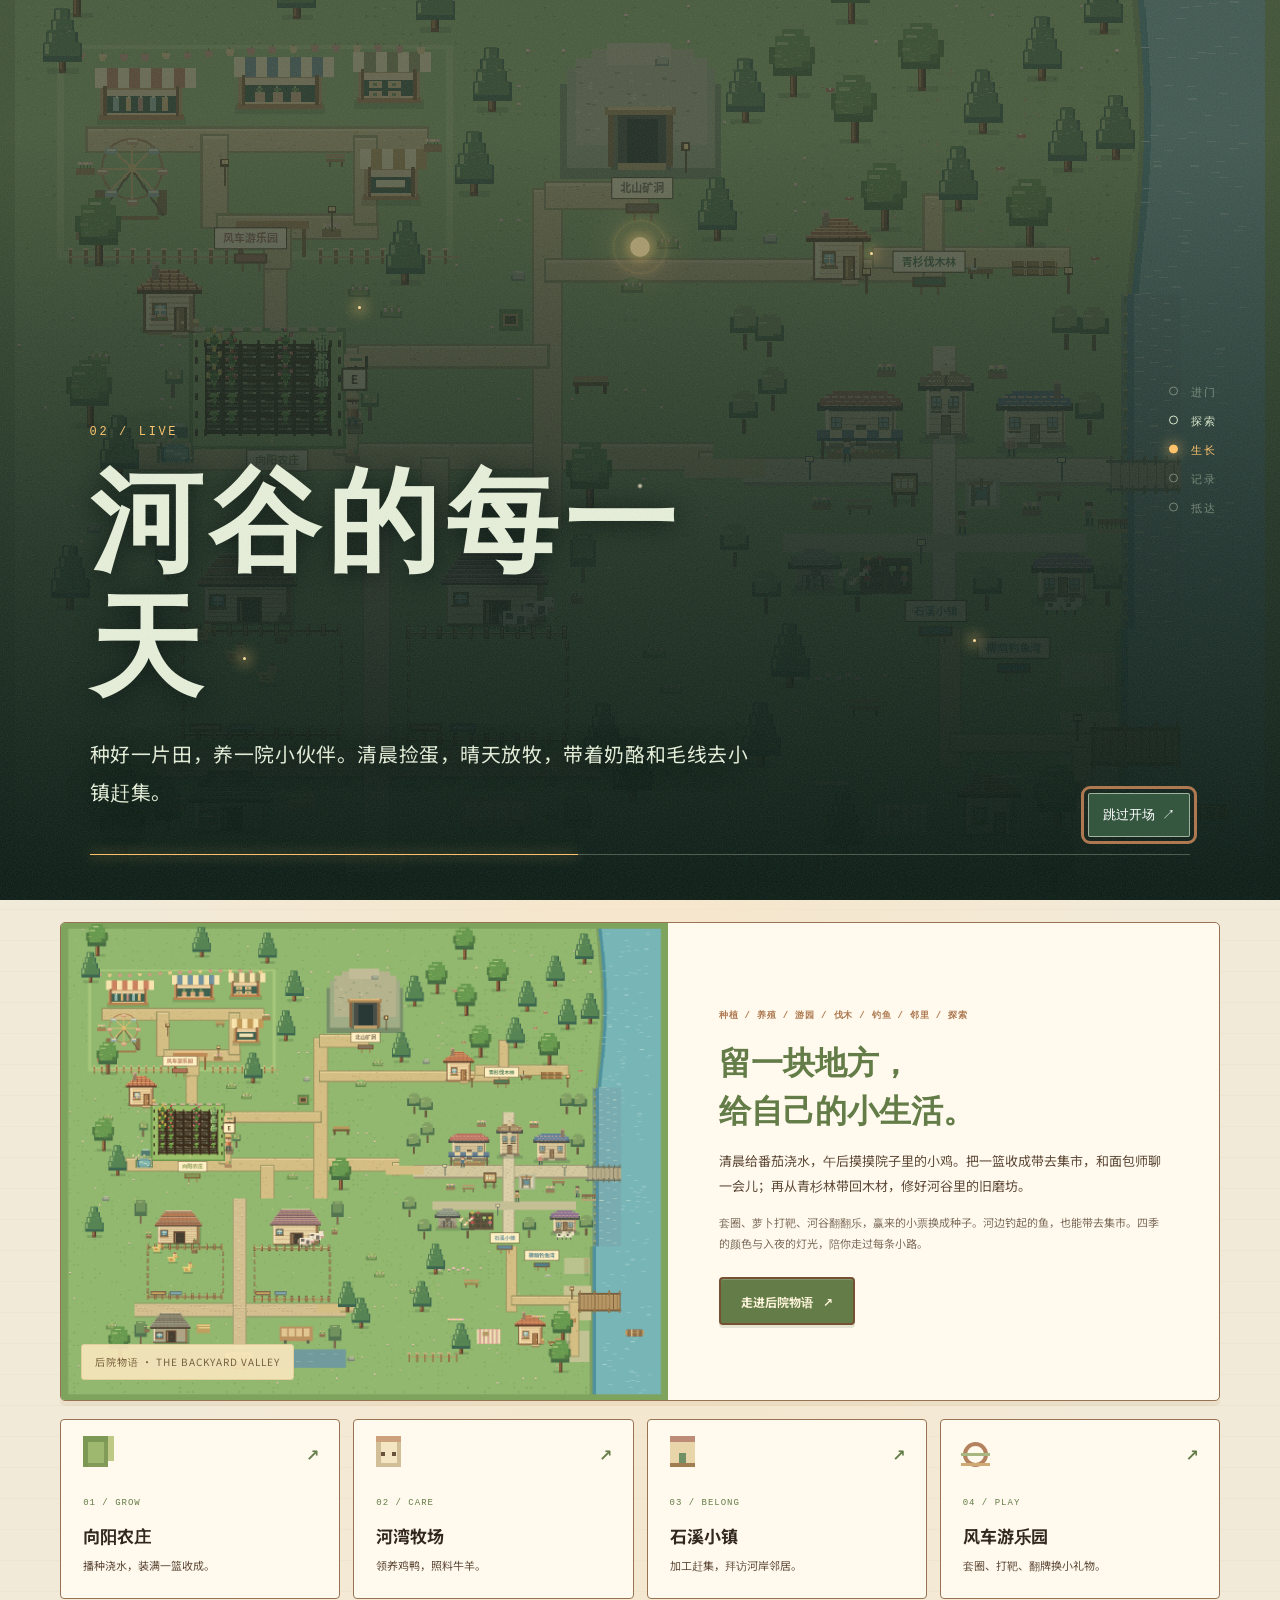
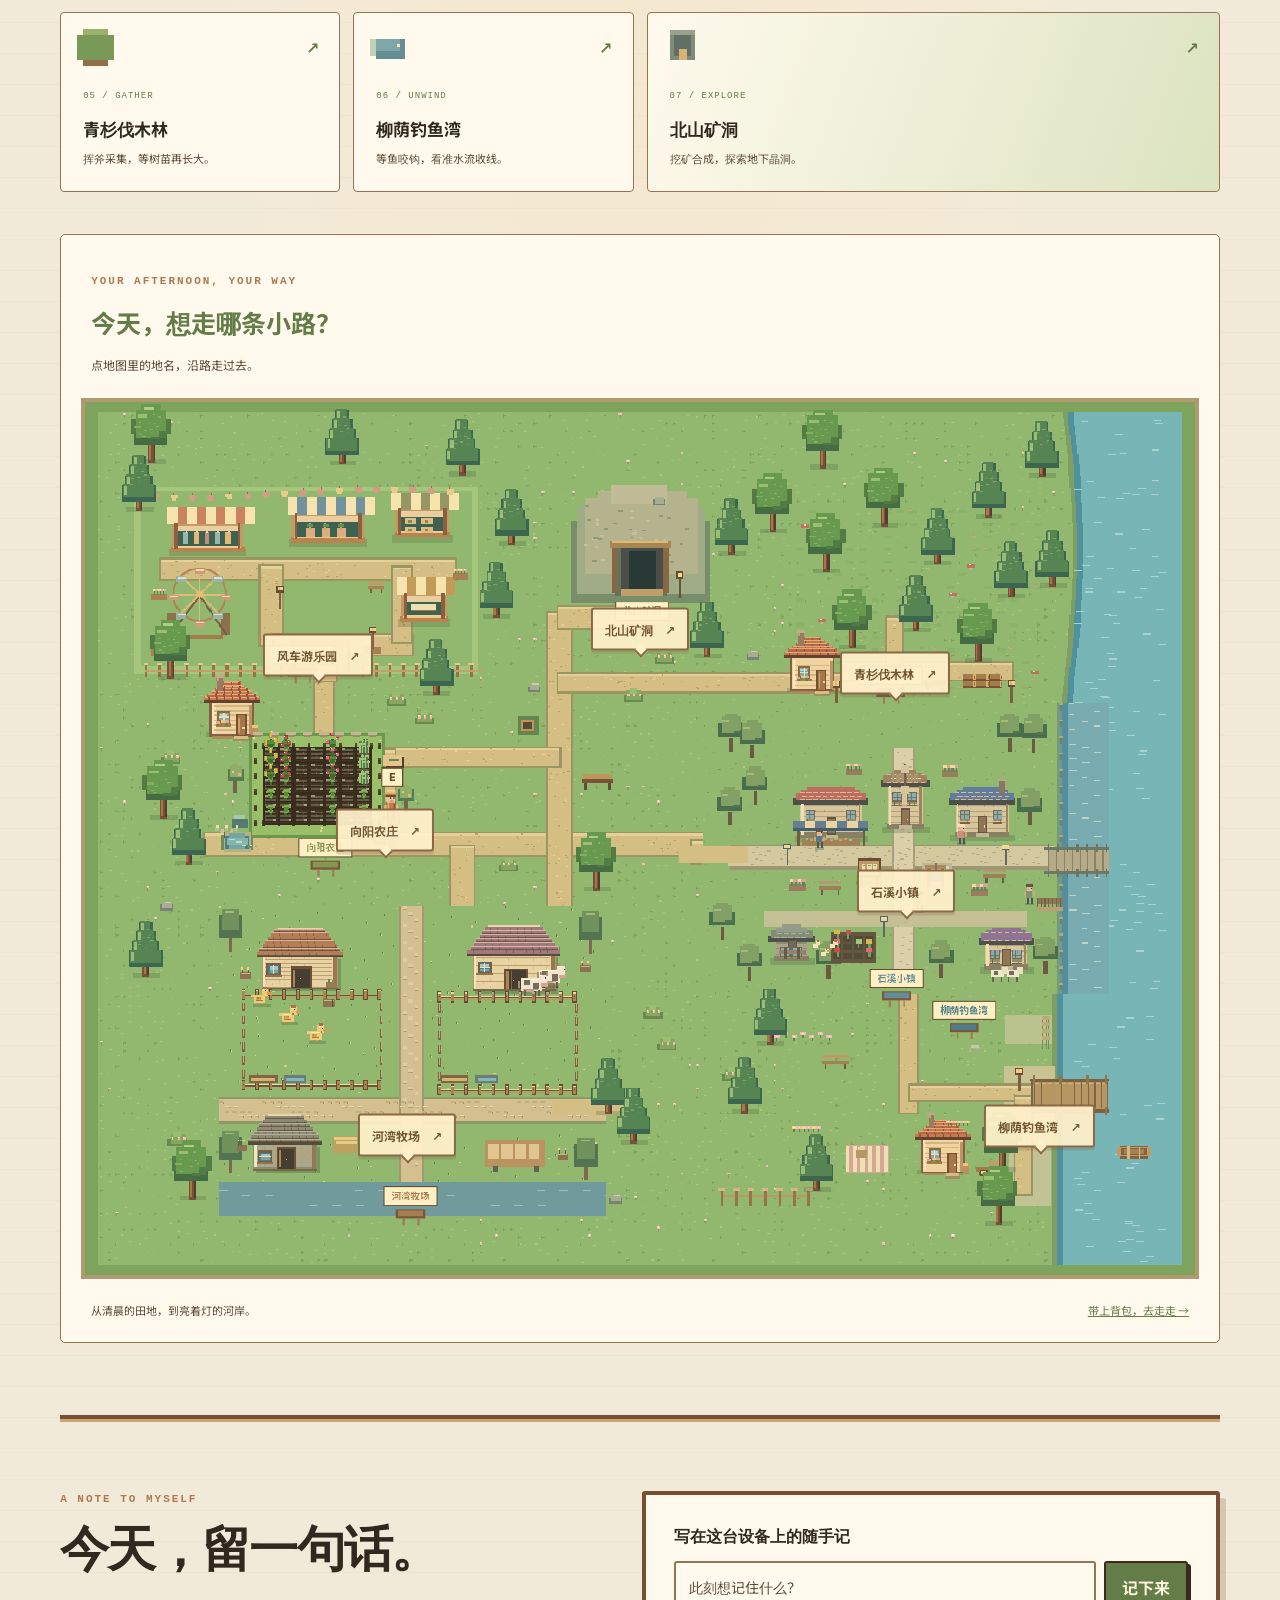
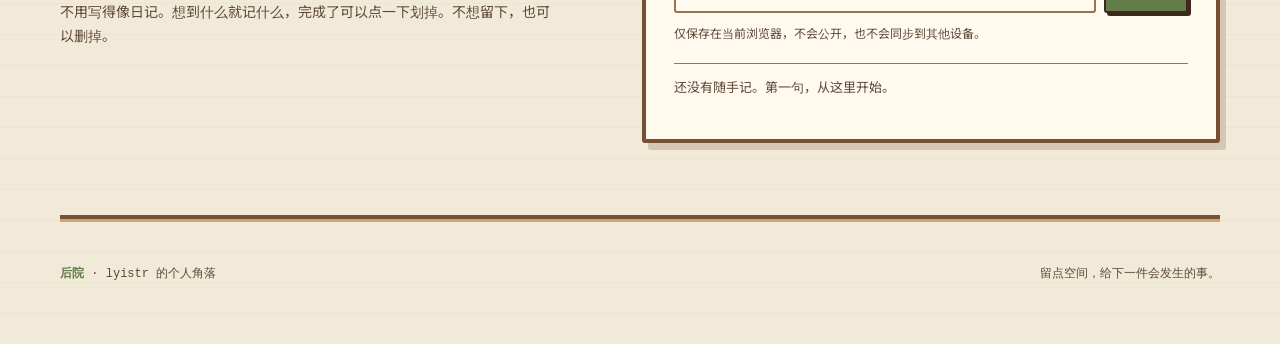
==== commit f8b25046: "feat: unite seven valley regions and refresh homepage" ====
--- a/index.html
+++ b/index.html
@@ -4,102 +4,23 @@
 <meta charset="utf-8"><meta name="viewport" content="width=device-width,initial-scale=1"><meta name="theme-color" content="#efe5d5">
 <title>后院 · lyistr 的个人角落</title>
 <meta name="description" content="后院：一个放作品、小游戏和随手记的个人角落。来坡下走走，也给今天留一句话。">
-<style>
-:root{--paper:#efe5d5;--sheet:#fff9ed;--ink:#332820;--muted:#5e4938;--line:#977253;--accent:#854329;--mint:#e8caa2;--sun:#a34d2e;--deep:#2d241b;--soft:#ead7b9;--wood:#755033;--wood-dark:#3d281b;--edge:#cda474;--sky:#f4dfbc;--shadow:6px 7px 0 #6e492d38;--display:"Noto Serif CJK SC","Source Han Serif SC","Songti SC",serif;--body:system-ui,-apple-system,"Noto Sans CJK SC","PingFang SC","Microsoft YaHei",sans-serif;--mono:ui-monospace,SFMono-Regular,Consolas,monospace}
-[data-theme=dark]{--paper:#241e1d;--sheet:#342c25;--ink:#f2dfbc;--muted:#d5bb95;--line:#9d7850;--accent:#a4cf8c;--mint:#405936;--sun:#efa374;--deep:#151712;--soft:#453a2e;--wood:#665035;--wood-dark:#302418;--edge:#a98756;--sky:#364b47;--shadow:6px 7px 0 #0d0d0c80}
-*{box-sizing:border-box}html{scroll-behavior:smooth}body{margin:0;background:radial-gradient(ellipse at 50% -14%,var(--sky),transparent 70%),repeating-linear-gradient(0deg,transparent 0 30px,#7552270a 30px 31px),var(--paper);color:var(--ink);font:16px/1.75 var(--body);transition:background-color .25s,color .25s}button,input,a{font:inherit}button{cursor:pointer}a{color:inherit}a:focus-visible,button:focus-visible,input:focus-visible{outline:3px solid var(--sun);outline-offset:4px}::selection{background:var(--mint);color:var(--deep)}
-.site{max-width:1380px;margin:auto;padding:0 clamp(18px,4.7vw,76px)}.top{min-height:82px;display:flex;align-items:center;gap:30px;border-bottom:1px solid var(--line)}.mark{display:flex;align-items:center;gap:12px;text-decoration:none;white-space:nowrap;font:700 20px var(--display)}.mark-icon{width:30px;height:30px;display:grid;place-items:center;background:var(--accent);color:var(--sheet);font:700 22px var(--display);border-radius:7px 7px 11px 7px;transform:rotate(-5deg)}.mark-icon span{transform:rotate(5deg)}.nav{display:flex;gap:clamp(12px,2.5vw,34px);margin-left:auto}.nav a{font-size:13px;font-weight:700;text-decoration:none;color:var(--muted)}.nav a:hover{color:var(--accent)}.mode{background:transparent;border:1px solid var(--line);border-radius:100px;color:var(--ink);padding:6px 15px;font-size:12px;white-space:nowrap}.mode:hover{background:var(--soft)}
-.hero{display:grid;grid-template-columns:minmax(0,1fr) minmax(320px,.88fr);gap:clamp(32px,6vw,92px);align-items:center;padding:clamp(58px,8vw,118px) 0 clamp(56px,7vw,92px)}.eyebrow,.label{font:700 11px/1.5 var(--mono);letter-spacing:.18em;color:var(--accent)}.eyebrow{display:flex;align-items:center;gap:10px}.eyebrow:before{content:"";width:25px;height:2px;background:var(--sun)}h1,h2,h3,p{margin:0}h1{font:700 clamp(49px,6.5vw,92px)/1.15 var(--display);letter-spacing:-.055em;margin:23px 0}.hero h1 em{font-style:normal;color:var(--accent)}.lead{font-size:clamp(17px,1.6vw,21px);line-height:1.85;max-width:30em}.intro{font-size:14px;color:var(--muted);margin-top:14px;max-width:34em}.actions{display:flex;flex-wrap:wrap;gap:12px;margin-top:32px}.btn{display:inline-flex;align-items:center;justify-content:center;gap:10px;min-height:48px;border-radius:7px;padding:10px 20px;text-decoration:none;font-size:14px;font-weight:700;transition:transform .2s,background .2s}.btn:hover{transform:translateY(-3px)}.btn-main{background:var(--accent);color:var(--sheet)}.btn-main:hover{background:var(--ink)}.btn-ghost{border:1px solid var(--line);color:var(--ink)}.btn-ghost:hover{background:var(--soft)}
-.postcard{position:relative;background:#152b37;border:9px solid var(--sheet);box-shadow:var(--shadow);border-radius:5px;transform:rotate(1.5deg);overflow:hidden}.postcard:before{content:"";position:absolute;inset:0;z-index:2;pointer-events:none;border:1px solid #ffffff20}.postcard img{width:100%;aspect-ratio:1.35;display:block;object-fit:cover;image-rendering:pixelated}.postcard .caption{position:absolute;inset:auto 0 0;background:linear-gradient(transparent,#0e2028dc);color:#f3f6ef;font:12px var(--mono);padding:35px 18px 16px;letter-spacing:.06em}.stamp{position:absolute;right:-15px;top:-20px;z-index:3;background:#dfaa6c;color:#21382e;padding:13px 16px;transform:rotate(9deg);font:700 11px var(--mono);box-shadow:4px 5px 0 #10232e55}.grain{display:block;margin-top:9px;color:var(--muted);font:11px var(--mono)}
-.section{padding:70px 0;border-top:1px solid var(--line)}.heading{display:flex;justify-content:space-between;align-items:end;gap:20px;margin-bottom:30px}.heading h2{font:700 clamp(29px,3.3vw,44px)/1.28 var(--display);letter-spacing:-.045em;margin-top:7px}.heading p{font-size:13px;color:var(--muted);max-width:26em}.projects{display:grid;grid-template-columns:1.4fr 1fr;gap:18px}.project{border:1px solid var(--line);border-radius:8px;overflow:hidden;background:var(--sheet);display:flex;flex-direction:column;transition:transform .2s,box-shadow .2s}.project:hover{transform:translateY(-4px);box-shadow:var(--shadow)}.project-art{height:clamp(210px,28vw,370px);position:relative;overflow:hidden;background:#183344}.project-art img{width:100%;height:100%;object-fit:cover;display:block;image-rendering:pixelated}.farm-art{background:radial-gradient(circle at 67% 12%,#e5b775 0 3%,transparent 3.2%),linear-gradient(#567d8d 0 48%,#789665 48% 58%,#554b40 58%);display:grid;place-items:center;overflow:hidden}.farm-art img{width:100%;height:100%;object-fit:cover;filter:saturate(.9)}.art-corner{position:absolute;top:16px;left:16px;padding:5px 11px;border:1px solid #f4f8e988;color:#f5f6e9;background:#132c37b9;font:11px var(--mono)}.project-copy{padding:24px 27px 29px;flex:1;display:flex;flex-direction:column}.project-copy h3{font:700 clamp(24px,2.5vw,32px) var(--display);margin:9px 0}.project-copy p{font-size:14px;color:var(--muted);max-width:40em}.project-link{color:var(--accent);font-size:14px;font-weight:700;text-decoration:none;margin-top:24px;align-self:start;border-bottom:1px solid currentColor}.project-link:hover{color:var(--sun)}
-.notes{display:grid;grid-template-columns:.92fr 1.08fr;gap:clamp(32px,7vw,112px);align-items:start}.notes h2{font:700 clamp(32px,3.8vw,51px)/1.3 var(--display);margin:12px 0 16px;letter-spacing:-.04em}.notes p{color:var(--muted);font-size:14px;max-width:35em}.note-card{background:var(--sheet);border:1px solid var(--line);border-radius:8px;padding:26px;box-shadow:var(--shadow)}.note-card label{display:block;font-weight:700;font-size:14px;margin-bottom:10px}.note-form{display:flex;gap:8px}.note-form input{min-width:0;flex:1;border:1px solid var(--line);border-radius:5px;background:var(--paper);color:var(--ink);padding:11px 13px;font-size:14px}.note-form input::placeholder{color:var(--muted)}.note-form button{border:0;border-radius:5px;padding:10px 16px;background:var(--accent);color:var(--sheet);font-weight:700;white-space:nowrap}.note-form button:hover{filter:brightness(1.15)}.privacy{font-size:12px!important;margin-top:9px}.note-list{list-style:none;margin:20px 0 0;padding:0}.note-list li{display:flex;align-items:start;gap:12px;border-top:1px solid var(--line);padding:12px 0;font-size:13px}.note-list li:first-child{border-top:1px solid var(--line)}.note-list .text{flex:1;word-break:break-word;white-space:pre-wrap;text-align:left;background:none;border:0;color:var(--ink);padding:0;cursor:pointer}.note-list .done{text-decoration:line-through;color:var(--muted)}.note-list .time{color:var(--muted);font:11px var(--mono);padding-top:3px;white-space:nowrap}.note-list .delete{color:var(--muted);background:none;border:0;padding:0 2px;line-height:1.3}.note-list .delete:hover{color:var(--sun)}.empty{color:var(--muted);font-size:13px!important}.end{padding:46px 0 62px;display:flex;justify-content:space-between;gap:20px;border-top:1px solid var(--line);font:12px var(--mono);color:var(--muted)}.end b{color:var(--accent)}
-@media(max-width:900px){.hero{grid-template-columns:1fr;gap:42px}.hero-text{max-width:730px}.postcard{max-width:720px}.projects{grid-template-columns:1fr 1fr}.project-art{height:240px}.notes{gap:30px}}
-@media(max-width:680px){.top{min-height:70px;gap:12px}.nav{gap:10px}.nav a{font-size:11px}.mark{font-size:17px}.mark-icon{width:25px;height:25px;font-size:18px}.mode{padding:5px 9px;font-size:11px}.hero{padding:54px 0 65px}.postcard{transform:none}.projects,.notes{grid-template-columns:1fr}.project-art{height:260px}.section{padding:55px 0}.heading{display:block}.heading p{margin-top:10px}.end{flex-direction:column;padding:35px 0}}
-@media(max-width:390px){.nav a[href="#notes"]{display:none}.note-form{flex-wrap:wrap}.note-form button{width:100%}}
-/* 农圃木牌语言：以菜畦木栏作首页结构，保留原有内容与交互 */
-.site{position:relative;isolation:isolate}.site:before{content:"";position:absolute;z-index:-1;pointer-events:none;top:340px;left:0;right:0;height:175px;background:repeating-linear-gradient(90deg,transparent 0 35px,#47773c32 35px 39px,transparent 39px 48px);mask-image:linear-gradient(transparent,#000 55%,transparent)}
-.top{min-height:88px;border-bottom:5px solid var(--wood);box-shadow:0 3px 0 var(--edge);gap:clamp(12px,2vw,28px)}.mark{font-size:23px;letter-spacing:.08em}.mark-icon{width:37px;height:37px;border-radius:2px;background:var(--wood);color:#fff0c8;border:3px solid var(--edge);box-shadow:3px 3px 0 var(--wood-dark);transform:rotate(-5deg)}.nav a{font:700 13px var(--mono);text-decoration:none}.nav a:hover{color:var(--sun)}.mode{border:2px solid var(--wood);border-radius:3px;background:var(--sheet);box-shadow:3px 3px 0 var(--wood-dark);padding:7px 12px;font:700 12px var(--mono)}.mode:hover{background:var(--soft)}
-.hero{gap:clamp(32px,5vw,72px);padding:clamp(60px,8vw,104px) 0 78px}.eyebrow,.label{color:var(--sun)}.eyebrow:before{width:24px;height:12px;background:linear-gradient(90deg,#517c41 0 40%,#e7bd68 40% 70%,#517c41 70%);box-shadow:2px 2px 0 var(--wood)}h1{letter-spacing:-.045em}.hero h1 em{color:var(--accent);text-shadow:2px 3px 0 #b6d49888}.lead{color:var(--ink)}.intro{color:var(--muted)}.btn{border-radius:3px;border:2px solid var(--wood);box-shadow:4px 4px 0 var(--wood-dark);transition:transform .2s,box-shadow .2s,background .2s}.btn:hover{transform:translate(2px,2px);box-shadow:2px 2px 0 var(--wood-dark)}.btn-main{background:var(--accent);color:#fff5dc}.btn-main:hover{background:#264b29}.btn-ghost{background:var(--sheet)}
-.postcard{background:var(--wood-dark);border:10px solid var(--wood);border-radius:3px;outline:3px solid var(--edge);outline-offset:-15px;box-shadow:8px 10px 0 var(--wood-dark);transform:rotate(1deg);overflow:visible}.postcard:before{inset:8px;border:2px solid #f4d99c8a}.postcard img{border:5px solid var(--sheet)}.postcard .caption{inset:auto 5px 5px;background:linear-gradient(transparent,#2c241bea);color:#fff2ce}.stamp{top:-24px;right:-18px;background:var(--sheet);color:var(--ink);border:2px solid var(--wood);box-shadow:4px 5px 0 var(--wood-dark);transform:rotate(7deg)}
-.section{border-top:4px solid var(--wood);box-shadow:inset 0 3px 0 var(--edge);padding:72px 0}.heading h2,.notes h2{letter-spacing:-.035em}.heading p,.notes p{color:var(--muted)}.projects{gap:22px}.project,.note-card{border:4px solid var(--wood);border-radius:3px;box-shadow:var(--shadow);background:var(--sheet)}.project{overflow:hidden;transition:transform .2s,box-shadow .2s}.project:hover{transform:translateY(-4px);box-shadow:8px 11px 0 #7654303d}.project-art{border-bottom:4px solid var(--wood)}.project-art img,.farm-art img{filter:none}.art-corner{background:var(--wood-dark);border:2px solid var(--edge);color:#fff2cd;box-shadow:3px 3px 0 #281c15b0}.project-copy{padding:25px 27px 31px}.project-link{border-bottom:2px solid var(--accent)}.note-card{padding:clamp(18px,2.4vw,28px)}.note-card label{font-family:var(--display);font-size:16px}.note-form input{border:2px solid var(--line);border-radius:3px;background:var(--sheet)}.note-form button{border:2px solid var(--wood-dark);border-radius:3px;background:var(--accent);color:#fff5dc;box-shadow:3px 3px 0 var(--wood-dark)}.note-form button:hover{filter:brightness(1.12)}.note-list li{border-color:var(--line)}.end{border-top:4px solid var(--wood);box-shadow:inset 0 3px 0 var(--edge)}
-/* 一次轻微的到访亮相，滚动/键盘内容无需 JS 才能看到 */
-@keyframes arrive{from{opacity:0;transform:translateY(14px)}to{opacity:1;transform:translateY(0)}}.hero-text{animation:arrive .65s ease both}.postcard{animation:arrive .8s .12s ease both}.project-art img{transition:transform .5s ease}.project:hover .project-art img{transform:scale(1.035)}
-@media(max-width:680px){.top{min-height:76px;gap:10px}.mark{font-size:18px}.mark-icon{width:29px;height:29px;font-size:18px;border-width:2px}.nav{gap:9px}.nav a{font-size:11px}.mode{padding:5px 7px;font-size:10px}.hero{padding:54px 0 64px}.postcard{transform:none;outline-offset:-14px}.section{padding:58px 0}.project-art{height:245px}}
-@media(max-width:680px){.top{display:grid;grid-template-columns:1fr auto;gap:3px 10px;padding:10px 0 4px}.mark{grid-column:1;grid-row:1}.mode{grid-column:2;grid-row:1;min-width:84px;min-height:38px}.nav{grid-column:1/-1;grid-row:2;margin:0;justify-content:space-between;gap:4px}.nav a{display:inline-flex;align-items:center;justify-content:center;min-height:44px;padding:0 10px;font-size:12px}.nav a[href="#notes"]{display:inline-flex}}
-@media(max-width:390px){.top{gap:3px 6px}.nav{gap:2px}.nav a{font-size:11px;padding:0 6px}.mark{gap:6px}}
-/* 主页里的小访客：只在院子边缘出现；装饰层不接收鼠标事件。 */
-.hero,#work{position:relative}.yard-insect{position:absolute;z-index:2;display:block;pointer-events:none;opacity:0}.yard-insect svg{display:block;width:100%;height:100%;overflow:visible}.yard-insect--butterfly{left:54%;top:13%;width:31px;height:31px;animation:butterfly-visit 24s 5s linear infinite}.yard-insect--butterfly .wing-left{transform-origin:50% 50%;animation:wing-left .38s ease-in-out infinite alternate}.yard-insect--butterfly .wing-right{transform-origin:50% 50%;animation:wing-right .38s ease-in-out infinite alternate}.yard-insect--ladybug{left:15%;top:-16px;width:23px;height:23px;animation:ladybug-walk 30s 9s linear infinite}.postcard:after{content:"";position:absolute;z-index:2;inset:5px;pointer-events:none;opacity:0;background:radial-gradient(circle 110px at var(--glow-x,50%) var(--glow-y,50%),#fff5bf55,transparent 82%);transition:opacity .3s}.postcard:hover:after{opacity:1}.project:hover .art-corner{border-color:#f3d594;box-shadow:3px 3px 0 #281c15b0,0 0 14px #edc17866;transition:border-color .3s,box-shadow .3s}
-@keyframes butterfly-visit{0%,8%,47%,100%{opacity:0}12%,42%{opacity:.86}12%{transform:translate3d(0,5px,0) rotate(-12deg)}21%{transform:translate3d(4vw,-17px,0) rotate(10deg)}31%{transform:translate3d(8vw,7px,0) rotate(-8deg)}42%,47%{transform:translate3d(12vw,-22px,0) rotate(16deg)}}
-@keyframes wing-left{to{transform:scaleX(.38) rotate(-9deg)}}@keyframes wing-right{to{transform:scaleX(.38) rotate(9deg)}}
-@keyframes ladybug-walk{0%,23%,58%,100%{opacity:0}26%,54%{opacity:1}26%{transform:translate3d(0,0,0) rotate(82deg)}33%{transform:translate3d(7vw,1px,0) rotate(94deg)}42%{transform:translate3d(17vw,-1px,0) rotate(80deg)}54%,58%{transform:translate3d(26vw,0,0) rotate(91deg)}}
-@media(max-width:680px){.yard-insect--butterfly{left:70%;top:5%;width:25px;height:25px}.yard-insect--ladybug{left:12%}}
-@media(prefers-reduced-motion:reduce){.yard-insect{display:none}.postcard:after{display:none}}
-/* 日间：奶油纸、陶土、胡桃木。草木只留在插画中，不给整页染绿。 */
-[data-theme=light] body{background:radial-gradient(ellipse at 50% -18%,#f8e4c5,transparent 61%),repeating-linear-gradient(0deg,transparent 0 30px,#7954380a 30px 31px),var(--paper)}
-[data-theme=light] .site:before{background:repeating-linear-gradient(90deg,transparent 0 35px,#ac815242 35px 39px,transparent 39px 48px)}
-[data-theme=light] .eyebrow:before{background:linear-gradient(90deg,#a34d2e 0 40%,#dfb977 40% 70%,#a34d2e 70%)}
-[data-theme=light] .hero h1 em{text-shadow:2px 3px 0 #e2c4a899}
-[data-theme=light] .btn-main:hover{background:#623520}
-/* 后院夜游：沿着站点的游戏、农圃、随手记前行，最终由灯光揭幕；无外部 3D 依赖。 */
-html.opening-lock{overflow:hidden}
-.opening{position:fixed;inset:0;z-index:80;visibility:hidden;pointer-events:none;color:#e7f0da;isolation:isolate}.opening.is-active{visibility:visible;pointer-events:auto}.opening-screen{position:absolute;inset:0;overflow:hidden;background:#091711;--hole:0px;mask-image:radial-gradient(circle at 50% 54%,transparent var(--hole),#000 calc(var(--hole) + 3px));-webkit-mask-image:radial-gradient(circle at 50% 54%,transparent var(--hole),#000 calc(var(--hole) + 3px))}.opening-screen:before{content:"";position:absolute;inset:0;z-index:2;opacity:.48;background:radial-gradient(ellipse at 50% 54%,transparent 24%,#020a08c9 100%),repeating-linear-gradient(90deg,#091e18 0 7px,transparent 7px 10vw,#132d23 10vw calc(10vw + 8px),transparent calc(10vw + 8px) 20vw);pointer-events:none;transition:opacity 1.2s ease}.opening.is-journey .opening-screen:before{opacity:.18}.opening-lantern{position:absolute;z-index:7;left:50%;top:43%;width:140px;height:140px;transform:translate(-50%,-50%);border:1px solid #ffc46b93;border-radius:50%;box-shadow:0 0 26px #ffc46b48,inset 0 0 28px #ffc46b36;animation:lantern-breathe 2.4s ease-in-out infinite;transition:transform 1.5s ease,opacity 1s ease}.opening-lantern:before{content:"";position:absolute;inset:31%;border-radius:50%;background:#ffd69a;box-shadow:0 0 24px 16px #ffc46b85,0 0 100px 44px #ffc46b42}.opening-firefly{position:absolute;z-index:7;width:3px;height:3px;border-radius:50%;background:#ffdc9c;box-shadow:0 0 13px 4px #ffc46b83;animation:firefly-drift 2.8s ease-in-out infinite alternate}.opening-firefly:nth-of-type(1){left:28%;top:34%}.opening-firefly:nth-of-type(2){left:68%;top:28%;animation-delay:-.9s}.opening-firefly:nth-of-type(3){left:76%;top:71%;animation-delay:-1.8s}.opening-firefly:nth-of-type(4){left:19%;top:73%;animation-delay:-.5s}.opening-skip{position:absolute;right:clamp(22px,5vw,72px);bottom:calc(24px + env(safe-area-inset-bottom,0px));z-index:2;min-height:44px;padding:7px 14px;border:1px solid #e7f0da9a;border-radius:2px;background:#14281fdb;color:#e7f0da;font:13px var(--mono);cursor:pointer}.opening-skip:hover,.opening-skip:focus-visible{background:#355740;color:#fff}.opening.is-revealing .opening-skip{opacity:0;pointer-events:none;transition:opacity .3s}@supports not (mask-image:radial-gradient(circle,transparent 0px,#000 1px)){.opening.is-revealing .opening-screen{opacity:0;transition:opacity 1.8s ease}}@keyframes lantern-breathe{50%{box-shadow:0 0 44px #ffc46b76,inset 0 0 38px #ffc46b54}}@keyframes firefly-drift{to{transform:translate(12px,-17px);opacity:.5}}
-.opening-screen:after{content:"";position:absolute;inset:0;z-index:8;pointer-events:none;opacity:.13;background-image:url("data:image/svg+xml,%3Csvg xmlns='http://www.w3.org/2000/svg' width='140' height='140'%3E%3Cfilter id='n'%3E%3CfeTurbulence type='fractalNoise' baseFrequency='.8' numOctaves='2'/%3E%3C/filter%3E%3Crect width='100%25' height='100%25' filter='url(%23n)'/%3E%3C/svg%3E")}.opening.is-journey .opening-lantern{transform:translate(-50%,-150%) scale(.38);opacity:.55}
-.opening-gate{position:absolute;z-index:5;inset:0;pointer-events:none;overflow:hidden}.opening-gate:before,.opening-gate:after{content:"";position:absolute;top:0;bottom:0;width:50%;background:repeating-linear-gradient(90deg,#12271f 0 16%,#2c422d 16.5% 17.2%,#10231c 18% 32%);box-shadow:inset 0 0 9vw #020906;transition:transform 2s cubic-bezier(.21,.68,.25,1)}.opening-gate:before{left:0;border-right:12px solid #6c5333}.opening-gate:after{right:0;border-left:12px solid #6c5333}.opening.is-journey .opening-gate:before{transform:translateX(-100%)}.opening.is-journey .opening-gate:after{transform:translateX(100%)}.opening.is-active:not(.is-journey) .opening-gate{animation:gate-arrive 1.2s ease both}@keyframes gate-arrive{from{opacity:0}to{opacity:1}}
-.opening-chapter{position:absolute;z-index:4;inset:0;display:flex;align-items:flex-end;justify-content:flex-start;padding:clamp(36px,7vw,110px);opacity:0;filter:blur(10px);transform:translateY(26px) scale(1.035);transition:opacity 1s ease,filter 1.25s ease,transform 1.6s ease;pointer-events:none}.opening-chapter.is-visible{opacity:1;filter:none;transform:none}.opening-chapter--start{z-index:3;justify-content:center;align-items:center;text-align:center}.opening:not(.is-journey) .opening-chapter--start{z-index:6}.opening-chapter--end{justify-content:center;align-items:center;text-align:center}.opening-chapter img{position:absolute;inset:0;width:100%;height:100%;object-fit:cover;image-rendering:pixelated;opacity:.63;filter:brightness(.65) saturate(.78);transform:scale(1.09);transition:transform 2.6s ease}.opening-chapter.is-visible img{transform:scale(1)}.opening-chapter--game{background:#122a2e}.opening-chapter--farm{background:#32452c}.opening-chapter--notes{background:radial-gradient(circle at 72% 22%,#bdaf78 0 3%,transparent 12%),linear-gradient(150deg,#092017,#27472f 58%,#172919)}.opening-chapter--notes:before{content:"";position:absolute;right:12%;top:22%;width:min(34vw,340px);height:min(45vh,350px);border:11px solid #725431;background:repeating-linear-gradient(#ead8a4 0 38px,#c19c6b 39px 40px);box-shadow:12px 14px 0 #07160f90;transform:rotate(7deg)}.opening-chapter--notes:after{content:"今天，留一句话。";position:absolute;right:16%;top:36%;transform:rotate(7deg);font:700 clamp(18px,2.5vw,30px) var(--display);color:#503a25;text-shadow:none}.opening-chapter--game:after,.opening-chapter--farm:after{content:"";position:absolute;inset:0;z-index:1;background:linear-gradient(0deg,#061710f5 2%,#0a1b16ac 38%,#07160f22 85%)}.opening-chapter--end{background:radial-gradient(circle at 50% 40%,#557543 0,#17342c 34%,#081610 75%)}.opening-chapter--end:before{content:"";position:absolute;inset:0;background:radial-gradient(circle at 50% 40%,#ffc46b55,transparent 38%)}
-.opening-chapter--notes:before,.opening-chapter--notes:after{z-index:1}
-.opening-text{position:relative;z-index:2;max-width:680px;text-shadow:0 3px 24px #06120e}.opening-kicker{display:block;color:#ffc46b;font:12px/1.6 var(--mono);letter-spacing:.22em;margin-bottom:18px}.opening-title{display:block;font:700 clamp(48px,9vw,112px)/1.12 var(--display);letter-spacing:.06em}.opening-chapter--start .opening-title,.opening-chapter--end .opening-title{font-size:clamp(66px,12vw,160px)}.opening-detail{display:block;margin-top:24px;max-width:34em;color:#e5efd9;font:clamp(15px,1.55vw,21px)/1.9 var(--body);letter-spacing:.03em}.opening-chapter--start .opening-detail,.opening-chapter--end .opening-detail{margin-inline:auto}.opening-chapter--start .opening-text{transform:translateY(19vh)}
-.opening-index{position:absolute;z-index:10;right:clamp(20px,5vw,72px);top:50%;transform:translateY(-50%);display:grid;gap:14px;color:#d6e6ca;font:11px var(--mono);letter-spacing:.12em}.opening-index span{opacity:.43;transition:opacity .5s,color .5s}.opening-index span.is-current{opacity:1;color:#ffc46b}.opening-index span:before{content:"";display:inline-block;width:7px;height:7px;margin-right:13px;border:1px solid currentColor;border-radius:50%}.opening-index span.is-current:before{background:#ffc46b;box-shadow:0 0 13px #ffc46b}.opening-progress{position:absolute;z-index:10;left:clamp(22px,7vw,110px);right:clamp(22px,7vw,110px);bottom:clamp(28px,5vh,50px);height:1px;background:#deedcf47}.opening-progress:before{content:"";display:block;width:var(--walk,0%);height:100%;background:#ffc46b;box-shadow:0 0 12px #ffc46b;transition:width 1.3s ease}.opening-skip{z-index:11;bottom:calc(clamp(45px,7vh,70px) + env(safe-area-inset-bottom,0px));right:clamp(22px,7vw,110px)}.opening.is-revealing .opening-index,.opening.is-revealing .opening-progress{opacity:0;transition:opacity .4s}.opening.is-revealing .opening-chapter{opacity:0;transition:opacity .5s}.opening.is-revealing .opening-gate{opacity:0;transition:opacity .5s}.opening.is-revealing .opening-lantern,.opening.is-revealing .opening-firefly{opacity:0;animation:none;transition:opacity .5s}.opening.is-revealing .opening-screen:before{opacity:0;transition:opacity .5s}
-.replay-opening{background:var(--sheet);color:var(--accent)}
-@media(min-width:681px){.top{gap:clamp(8px,1.3vw,18px)}.nav{gap:clamp(8px,1.5vw,20px)}.replay-opening{font-size:11px}}
-@media(max-width:680px){.top{display:grid;grid-template-columns:1fr auto auto;gap:3px 6px;padding:10px 0 4px}.mark{grid-column:1;grid-row:1}.mode{grid-column:2;grid-row:1;min-width:0;min-height:38px}.replay-opening{grid-column:3;grid-row:1}.nav{grid-column:1/-1;grid-row:2}}
-@media(max-width:390px){.replay-opening{font-size:10px;padding:5px}.mode{font-size:10px;padding:5px}}
-@media(max-width:680px){.opening-chapter{padding:26px 24px 22vh;align-items:flex-end}.opening-chapter--start,.opening-chapter--end{align-items:center;padding:24px}.opening-chapter--start .opening-text{transform:translateY(19vh)}.opening-title{font-size:clamp(46px,12vw,74px)}.opening-detail{font-size:15px;line-height:1.75;margin-top:15px}.opening-chapter--notes:before{right:10%;top:15%;width:55vw;height:29vh}.opening-chapter--notes:after{right:17%;top:22%;font-size:18px}.opening-index{top:calc(14px + env(safe-area-inset-top,0px));right:18px;transform:none;display:flex;gap:9px;font-size:0}.opening-index span:before{width:6px;height:6px;margin:0}.opening-skip{bottom:calc(42px + env(safe-area-inset-bottom,0px));right:20px}.opening-progress{bottom:calc(22px + env(safe-area-inset-bottom,0px))}.opening-lantern{top:39%;width:130px;height:130px}}
-@media(max-height:620px){.opening-chapter{padding-bottom:16vh}.opening-title{font-size:clamp(40px,7vw,68px)}.opening-chapter--start .opening-title,.opening-chapter--end .opening-title{font-size:clamp(48px,9vw,94px)}.opening-chapter--start .opening-text{transform:translateY(14vh)}.opening-detail{margin-top:7px}.opening-kicker{margin-bottom:5px}}
-@media(prefers-reduced-motion:reduce){*,*:before,*:after{scroll-behavior:auto!important;transition:none!important;animation:none!important;transform:none!important}.opening,.replay-opening{display:none!important}}
-</style>
+<link rel="stylesheet" href="assets/css/site.css">
+<link rel="stylesheet" href="farm-font.css">
+<link rel="stylesheet" href="assets/css/site-valley.css">
+<link rel="icon" href="assets/favicon.svg" type="image/svg+xml">
 </head>
 <body>
 <div class="site">
-<header class="top"><a class="mark" href="#top" aria-label="后院，返回顶部"><span class="mark-icon" aria-hidden="true"><span>后</span></span>后院</a><nav class="nav" aria-label="站点导航"><a href="#work">作品</a><a href="#notes">随手记</a><a href="game.html">去游戏</a></nav><button class="mode" id="themeBtn" type="button" aria-label="切换明暗主题">夜间模式</button><button class="mode replay-opening" id="replayOpening" type="button">重看开场 ↗</button></header>
+<header class="top"><a class="mark" href="#top" aria-label="后院，返回顶部"><span class="mark-icon" aria-hidden="true"><span>后</span></span>后院</a><nav class="nav" aria-label="站点导航"><a href="#work">作品</a><a href="#notes">随手记</a><a href="world.html">去河谷</a></nav><button class="mode" id="themeBtn" type="button" aria-label="切换明暗主题">夜间模式</button><button class="mode replay-opening" id="replayOpening" type="button">重看开场 ↗</button></header>
 <main id="top">
-<section class="hero" aria-labelledby="hero-title"><span class="yard-insect yard-insect--butterfly" aria-hidden="true"><svg viewBox="0 0 32 32" xmlns="http://www.w3.org/2000/svg"><path class="wing-left" d="M15 14C8 3 2 4 4 12c-5 2-2 9 11 5Z" fill="#c18b4a" stroke="#654835" stroke-width="1.2"/><path class="wing-right" d="M17 14C24 3 30 4 28 12c5 2 2 9-11 5Z" fill="#e6b267" stroke="#654835" stroke-width="1.2"/><path d="M16 11v11m-1-10-3-4m5 4 3-4" stroke="#4f3c2b" stroke-width="2" stroke-linecap="round"/></svg></span><div class="hero-text"><div class="eyebrow">lyistr / PERSONAL SPACE</div><h1 id="hero-title">给想法一块<br><em>自由生长的地。</em></h1><p class="lead">这里是后院。写点东西，做点游戏，把不必急着完成的念头，慢慢养起来。</p><p class="intro">从坡上的一棵树开始，往地下挖；或者先留下一句今天的心情。没有路线图，也不用赶时间。</p><div class="actions"><a class="btn btn-main" href="game.html">进入坡下小世界 <span aria-hidden="true">↗</span></a><a class="btn btn-ghost" href="#work">看看这里有什么 ↓</a></div></div><div class="postcard" aria-label="坡下小世界的画面预览"><div class="stamp">PRESS START<br>↓ EXPLORE</div><img src="hero-preview.webp" alt="坡下小世界：像素风格草坡、树林与地底" width="960" height="750"><div class="caption">一个可以挖到地底的地方 / A LITTLE WORLD BELOW</div></div></section>
-<section class="section" id="work" aria-labelledby="work-title"><span class="yard-insect yard-insect--ladybug" aria-hidden="true"><svg viewBox="0 0 24 24" xmlns="http://www.w3.org/2000/svg"><path d="M10 3c0-2-2-2-3-3m7 3c0-2 2-2 3-3" stroke="#443223" stroke-width="1.3" fill="none"/><ellipse cx="12" cy="5" rx="4" ry="3" fill="#342d24"/><ellipse cx="12" cy="14" rx="8" ry="9" fill="#ae5438" stroke="#4f3929" stroke-width="1.3"/><path d="M12 6v17" stroke="#493429" stroke-width="1.2"/><circle cx="8" cy="11" r="1.3" fill="#382b25"/><circle cx="16" cy="11" r="1.3" fill="#382b25"/><circle cx="8" cy="17" r="1.1" fill="#382b25"/><circle cx="16" cy="17" r="1.1" fill="#382b25"/></svg></span><div class="heading"><div><div class="label">THINGS MADE HERE</div><h2 id="work-title">后院里正在生长的</h2></div><p>不是项目清单，是可以亲手点进去玩的角落。</p></div><div class="projects"><article class="project"><div class="project-art"><img src="project-preview.webp" alt="像素草坡与矿洞中的角色" width="1240" height="800" loading="lazy"><span class="art-corner">01 / EXPLORE</span></div><div class="project-copy"><span class="label">沙盒 · 探索 · 建造</span><h3>坡下小世界</h3><p>沿着探险手记，往发光的晶洞走。找遗落宝箱、锻造护甲，在营火旁留下能回来的据点；采矿、建造和夜里的战斗，都慢慢长成自己的冒险。</p><a class="project-link" href="game.html">开始冒险 ↗</a></div></article><article class="project"><div class="project-art farm-art"><img src="farm-preview.webp?v=detail-1" alt="河畔像素牧场、鸡鸭小院、牛羊棚与装货台" width="1240" height="860" loading="lazy"><span class="art-corner">02 / LIVE</span></div><div class="project-copy"><span class="label">种植 · 养殖 · 邻里</span><h3>农圃、河湾牧场与小镇</h3><p>种好一片田，再照料一院小伙伴：鸡鸭捡蛋，牛羊放牧，刷毛、添水、剪羊毛。把鲜奶做成奶酪，把羊毛纺成毛线，带着收成去赶集，用居民委托慢慢建起自己的像素小镇。</p><a class="project-link" href="farm.html">去后院过日子 ↗</a></div></article></div></section>
+<section class="hero" aria-labelledby="hero-title"><span class="yard-insect yard-insect--butterfly" aria-hidden="true"><svg viewBox="0 0 32 32" xmlns="http://www.w3.org/2000/svg"><path class="wing-left" d="M15 14C8 3 2 4 4 12c-5 2-2 9 11 5Z" fill="#c18b4a" stroke="#654835" stroke-width="1.2"/><path class="wing-right" d="M17 14C24 3 30 4 28 12c5 2 2 9-11 5Z" fill="#e6b267" stroke="#654835" stroke-width="1.2"/><path d="M16 11v11m-1-10-3-4m5 4 3-4" stroke="#4f3c2b" stroke-width="2" stroke-linecap="round"/></svg></span><div class="hero-text"><div class="eyebrow">LYISTR / A LITTLE LIFE IN THE VALLEY</div><h1 id="hero-title">把日子，种在<br><em>河谷里。</em></h1><p class="lead">这里是 lyistr 的后院。一张地图，七种小日子。种菜、养小伙伴、去森林挥斧，沿着河岸，把今天过得慢一点。</p><p class="intro">午后去游乐园玩两局，傍晚在柳树下等鱼咬钩。等天色暗下来，再带一盏灯，去北山看看。</p><div class="actions"><a class="btn btn-main" href="world.html">开启河谷生活 <span aria-hidden="true">↗</span></a><a class="btn btn-ghost" href="#work">看看这里有什么 ↓</a></div></div><div class="postcard" aria-label="后院物语：一座可以生活的像素河谷"><div class="stamp">A NEW DAY<br>↓ IN THE VALLEY</div><img src="assets/world-preview.png" alt="后院物语的大世界：农庄、牧场、小镇、游乐园、伐木林、钓鱼湾和矿洞" width="1280" height="960"><div class="caption">日出而作，沿河而居 / THE BACKYARD VALLEY</div></div></section>
+<section class="section" id="work" aria-labelledby="work-title">
+<div class="heading"><div><div class="label">ONE VALLEY, MANY LITTLE STORIES</div><h2 id="work-title">一个世界，慢慢过日子。</h2></div><p>小路连着七个地方，收获也跟着你回家。</p></div>
+<article class="valley-feature"><a class="valley-preview" href="world.html" aria-label="进入后院物语"><img src="assets/world-preview.png" alt="后院河谷的原创像素地图" width="1280" height="960" loading="lazy"><span>后院物语 · THE BACKYARD VALLEY</span></a><div class="valley-copy"><span class="label">种植 / 养殖 / 游园 / 伐木 / 钓鱼 / 邻里 / 探索</span><h3>留一块地方，<br>给自己的小生活。</h3><p>清晨给番茄浇水，午后摸摸院子里的小鸡。把一篮收成带去集市，和面包师聊一会儿；再从青杉林带回木材，修好河谷里的旧磨坊。</p><p class="valley-small">套圈、萝卜打靶、河谷翻翻乐，赢来的小票换成种子。河边钓起的鱼，也能带去集市。四季的颜色与入夜的灯光，陪你走过每条小路。</p><a class="btn btn-main" href="world.html">走进后院物语 <span aria-hidden="true">↗</span></a></div></article>
+<div class="valley-chapters"><a href="world.html?place=farm" data-place="farm"><i class="chapter-pixel pixel-farm" aria-hidden="true"></i><span>01 / GROW</span><h3>向阳农庄</h3><p>播种浇水，装满一篮收成。</p><b aria-hidden="true">↗</b></a><a href="world.html?place=ranch" data-place="ranch"><i class="chapter-pixel pixel-ranch" aria-hidden="true"></i><span>02 / CARE</span><h3>河湾牧场</h3><p>领养鸡鸭，照料牛羊。</p><b aria-hidden="true">↗</b></a><a href="world.html?place=town" data-place="town"><i class="chapter-pixel pixel-town" aria-hidden="true"></i><span>03 / BELONG</span><h3>石溪小镇</h3><p>加工赶集，拜访河岸邻居。</p><b aria-hidden="true">↗</b></a><a href="world.html?place=park" data-place="park"><i class="chapter-pixel pixel-park" aria-hidden="true"></i><span>04 / PLAY</span><h3>风车游乐园</h3><p>套圈、打靶、翻牌换小礼物。</p><b aria-hidden="true">↗</b></a><a href="world.html?place=forest" data-place="forest"><i class="chapter-pixel pixel-forest" aria-hidden="true"></i><span>05 / GATHER</span><h3>青杉伐木林</h3><p>挥斧采集，等树苗再长大。</p><b aria-hidden="true">↗</b></a><a href="world.html?place=fishing" data-place="fishing"><i class="chapter-pixel pixel-fishing" aria-hidden="true"></i><span>06 / UNWIND</span><h3>柳荫钓鱼湾</h3><p>等鱼咬钩，看准水流收线。</p><b aria-hidden="true">↗</b></a><a href="world.html?place=mine" data-place="mine"><i class="chapter-pixel pixel-mine" aria-hidden="true"></i><span>07 / EXPLORE</span><h3>北山矿洞</h3><p>挖矿合成，探索地下晶洞。</p><b aria-hidden="true">↗</b></a></div><article class="homepage-atlas"><div class="atlas-heading"><span class="label">YOUR AFTERNOON, YOUR WAY</span><h3>今天，想走哪条小路？</h3><p>点地图里的地名，沿路走过去。</p></div><div class="atlas-map"><img src="assets/world-preview.png" width="1280" height="1006" loading="lazy" alt="可选择七个区域的河谷全景地图"><a href="world.html?place=farm" class="atlas-pin" style="--x:27%;--y:49%">向阳农庄<span>↗</span></a><a href="world.html?place=ranch" class="atlas-pin" style="--x:29%;--y:84%">河湾牧场<span>↗</span></a><a href="world.html?place=town" class="atlas-pin" style="--x:74%;--y:56%">石溪小镇<span>↗</span></a><a href="world.html?place=park" class="atlas-pin" style="--x:21%;--y:29%">风车游乐园<span>↗</span></a><a href="world.html?place=forest" class="atlas-pin" style="--x:73%;--y:31%">青杉伐木林<span>↗</span></a><a href="world.html?place=fishing" class="atlas-pin" style="--x:86%;--y:83%">柳荫钓鱼湾<span>↗</span></a><a href="world.html?place=mine" class="atlas-pin" style="--x:50%;--y:26%">北山矿洞<span>↗</span></a></div><div class="atlas-caption"><span>从清晨的田地，到亮着灯的河岸。</span><a href="world.html">带上背包，去走走 →</a></div></article>
+</section>
 <section class="section notes" id="notes" aria-labelledby="notes-title"><div><div class="label">A NOTE TO MYSELF</div><h2 id="notes-title">今天，留一句话。</h2><p>不用写得像日记。想到什么就记什么，完成了可以点一下划掉。不想留下，也可以删掉。</p></div><div class="note-card"><label for="capIn">写在这台设备上的随手记</label><form id="noteForm" class="note-form"><input id="capIn" name="note" maxlength="80" autocomplete="off" placeholder="此刻想记住什么？" aria-label="随手记内容"><button type="submit">记下来</button></form><p class="privacy">仅保存在当前浏览器，不会公开，也不会同步到其他设备。</p><ul class="note-list" id="capList" aria-live="polite"></ul></div></section>
 </main><footer class="end"><span><b>后院</b> · lyistr 的个人角落</span><span>留点空间，给下一件会发生的事。</span></footer></div>
-<div class="opening" id="opening" aria-hidden="true"><div class="opening-screen" id="openingScreen"><div class="opening-chapter opening-chapter--start is-visible"><div class="opening-text"><span class="opening-kicker">LYISTR / AFTER DARK</span><strong class="opening-title">后院</strong><span class="opening-detail">天黑了，提着灯，沿着小路走走。</span></div></div><div class="opening-chapter opening-chapter--game"><img src="project-preview.webp" alt="" width="1240" height="800"><div class="opening-text"><span class="opening-kicker">01 / EXPLORE</span><strong class="opening-title">坡下小世界</strong><span class="opening-detail">从草坡挖到晶洞，带着药水和装备，把今晚的路留在存档里。</span></div></div><div class="opening-chapter opening-chapter--farm"><img src="farm-preview.webp?v=detail-1" alt="" width="1240" height="860"><div class="opening-text"><span class="opening-kicker">02 / LIVE</span><strong class="opening-title">后院小镇</strong><span class="opening-detail">种好一片田，养一院小伙伴。清晨捡蛋，晴天放牧，带着奶酪和毛线去小镇赶集。</span></div></div><div class="opening-chapter opening-chapter--notes"><div class="opening-text"><span class="opening-kicker">03 / REMEMBER</span><strong class="opening-title">随手记</strong><span class="opening-detail">不必写成一篇文章。今天的一句话，也值得在这里待一会儿。</span></div></div><div class="opening-chapter opening-chapter--end"><div class="opening-text"><span class="opening-kicker">WELCOME HOME / LYISTR</span><strong class="opening-title">请进后院</strong><span class="opening-detail">玩一会儿，种一点东西，或者留下一句心情。</span></div></div><span class="opening-lantern" aria-hidden="true"></span><i class="opening-firefly"></i><i class="opening-firefly"></i><i class="opening-firefly"></i><i class="opening-firefly"></i><div class="opening-gate" aria-hidden="true"></div></div><div class="opening-index" aria-hidden="true"><span class="is-current">进门</span><span>探索</span><span>生长</span><span>记录</span><span>抵达</span></div><div class="opening-progress" aria-hidden="true"></div><button class="opening-skip" id="openingSkip" type="button">跳过开场 ↗</button></div>
-<script>
-const $=id=>document.getElementById(id);const root=document.documentElement;const KEY='lj-capture-v1';
-function setTheme(t){const v=t==='dark'?'dark':'light';root.dataset.theme=v;$('themeBtn').textContent=v==='dark'?'日间模式':'夜间模式';try{localStorage.setItem('lj-theme',v)}catch(e){}}
-let storedTheme='light';try{storedTheme=localStorage.getItem('lj-theme')||'light'}catch(e){}setTheme(storedTheme);
-$('themeBtn').addEventListener('click',()=>setTheme(root.dataset.theme==='dark'?'light':'dark'));
-let caps=[];try{const v=JSON.parse(localStorage.getItem(KEY));if(Array.isArray(v))caps=v.filter(x=>x&&typeof x.text==='string')}catch(e){}
-function save(){try{localStorage.setItem(KEY,JSON.stringify(caps))}catch(e){}render()}
-function render(){const list=$('capList');list.replaceChildren();if(!caps.length){const p=document.createElement('li');p.className='empty';p.textContent='还没有随手记。第一句，从这里开始。';list.append(p);return}
- caps.slice(0,10).forEach((c)=>{const li=document.createElement('li'),time=document.createElement('span'),text=document.createElement('button'),del=document.createElement('button');time.className='time';time.textContent=typeof c.t==='string'?c.t:'';text.type='button';text.className='text'+(c.done?' done':'');text.textContent=c.text;text.setAttribute('aria-label',(c.done?'标记未完成：':'标记完成：')+c.text);text.addEventListener('click',()=>{c.done=!c.done;save()});del.type='button';del.className='delete';del.textContent='×';del.setAttribute('aria-label','删除：'+c.text);del.addEventListener('click',()=>{caps.splice(caps.indexOf(c),1);save()});li.append(time,text,del);list.append(li)})}
-$('noteForm').addEventListener('submit',e=>{e.preventDefault();const inp=$('capIn'),v=inp.value.trim();if(!v)return;const n=new Date();caps.unshift({text:v,t:String(n.getHours()).padStart(2,'0')+':'+String(n.getMinutes()).padStart(2,'0'),done:false});inp.value='';save();inp.focus()});render();
-// 只在预览图内跟随鼠标，装饰效果不改变站点内容与本地存档。
-const postcard=document.querySelector('.postcard');
-postcard.addEventListener('pointermove',e=>{if(e.pointerType!=='mouse')return;const r=postcard.getBoundingClientRect();postcard.style.setProperty('--glow-x',e.clientX-r.left+'px');postcard.style.setProperty('--glow-y',e.clientY-r.top+'px')});
-// 首访夜游；锚点和减少动态效果直达首页，回看入口可随时重播。
-(()=>{const opening=$('opening'),screen=$('openingScreen'),skip=$('openingSkip'),replay=$('replayOpening'),site=document.querySelector('.site');
- const chapters=[...opening.querySelectorAll('.opening-chapter')],dots=[...opening.querySelectorAll('.opening-index span')];
- const motion=matchMedia('(prefers-reduced-motion: reduce)'),key='lj-opening-v2-seen',times=[0,2000,4300,6600,8900],revealAt=11100,revealFor=1700;
- let running=false,raf=0,watchdog=0,started=0,current=-1;
- const remember=()=>{try{sessionStorage.setItem(key,'1')}catch(e){}};
- const close=()=>{if(!running)return;running=false;cancelAnimationFrame(raf);clearTimeout(watchdog);const focused=opening.contains(document.activeElement);opening.classList.remove('is-active','is-journey','is-revealing');opening.setAttribute('aria-hidden','true');screen.style.setProperty('--hole','0px');site.inert=false;root.classList.remove('opening-lock');remember();window.removeEventListener('keydown',onKey);motion.removeEventListener('change',onMotionChange);if(focused)document.querySelector('.mark').focus()};
- function onKey(e){if(e.key==='Escape'){e.preventDefault();close()}}
- function onMotionChange(e){if(e.matches)close()}
- function frame(now){if(!running)return;if(!started)started=now;const t=now-started;
-  let next=0;for(let i=1;i<times.length;i++)if(t>=times[i])next=i;
-  if(next!==current){current=next;chapters.forEach((part,i)=>part.classList.toggle('is-visible',i===next));dots.forEach((dot,i)=>dot.classList.toggle('is-current',i===next));if(next)opening.classList.add('is-journey')}
-  opening.querySelector('.opening-progress').style.setProperty('--walk',Math.min(100,t/(revealAt+revealFor)*100)+'%');
-  if(t>=revealAt){opening.classList.add('is-revealing');const p=Math.min(1,(t-revealAt)/revealFor),ease=1-Math.pow(1-p,3);screen.style.setProperty('--hole',Math.ceil(ease*Math.hypot(innerWidth,innerHeight))+'px');if(p===1){close();return}}
-  raf=requestAnimationFrame(frame)}
- function play(){if(running||motion.matches)return;running=true;started=0;current=-1;screen.style.setProperty('--hole','0px');opening.querySelector('.opening-progress').style.setProperty('--walk','0%');opening.classList.remove('is-revealing','is-journey');chapters.forEach((part,i)=>part.classList.toggle('is-visible',i===0));dots.forEach((dot,i)=>dot.classList.toggle('is-current',i===0));site.inert=true;root.classList.add('opening-lock');opening.classList.add('is-active');opening.setAttribute('aria-hidden','false');skip.focus();window.addEventListener('keydown',onKey);motion.addEventListener('change',onMotionChange);raf=requestAnimationFrame(frame);watchdog=setTimeout(close,revealAt+revealFor+1200)}
- let seen=false;try{seen=sessionStorage.getItem(key)==='1'}catch(e){}
- skip.addEventListener('click',close);replay.addEventListener('click',play);
- if(!seen&&!location.hash)play();
- window.addEventListener('pageshow',e=>{if(e.persisted)close()});
-})();
-</script>
+<div class="opening" id="opening" aria-hidden="true"><div class="opening-screen" id="openingScreen"><div class="opening-chapter opening-chapter--start is-visible"><div class="opening-text"><span class="opening-kicker">LYISTR / AFTER DARK</span><strong class="opening-title">后院</strong><span class="opening-detail">天黑了，提着灯，沿着小路走走。</span></div></div><div class="opening-chapter opening-chapter--game"><img src="project-preview.webp" alt="" width="1240" height="800"><div class="opening-text"><span class="opening-kicker">01 / EXPLORE</span><strong class="opening-title">北山矿洞</strong><span class="opening-detail">从小路走到北山，带回木材和矿石，修好河谷里的旧磨坊。</span></div></div><div class="opening-chapter opening-chapter--farm"><img src="assets/world-preview.png" alt="" width="1240" height="860"><div class="opening-text"><span class="opening-kicker">02 / LIVE</span><strong class="opening-title">河谷的每一天</strong><span class="opening-detail">种好一片田，养一院小伙伴。清晨捡蛋，晴天放牧，带着奶酪和毛线去小镇赶集。</span></div></div><div class="opening-chapter opening-chapter--notes"><div class="opening-text"><span class="opening-kicker">03 / REMEMBER</span><strong class="opening-title">随手记</strong><span class="opening-detail">不必写成一篇文章。今天的一句话，也值得在这里待一会儿。</span></div></div><div class="opening-chapter opening-chapter--end"><div class="opening-text"><span class="opening-kicker">WELCOME HOME / LYISTR</span><strong class="opening-title">请进后院</strong><span class="opening-detail">玩一会儿，种一点东西，或者留下一句心情。</span></div></div><span class="opening-lantern" aria-hidden="true"></span><i class="opening-firefly"></i><i class="opening-firefly"></i><i class="opening-firefly"></i><i class="opening-firefly"></i><div class="opening-gate" aria-hidden="true"></div></div><div class="opening-index" aria-hidden="true"><span class="is-current">进门</span><span>探索</span><span>生长</span><span>记录</span><span>抵达</span></div><div class="opening-progress" aria-hidden="true"></div><button class="opening-skip" id="openingSkip" type="button">跳过开场 ↗</button></div>
+<script src="assets/js/site.js"></script>
 </body></html>
--- a/assets/css/site.css
+++ b/assets/css/site.css
@@ -0,0 +1,51 @@
+:root{--paper:#efe5d5;--sheet:#fff9ed;--ink:#332820;--muted:#5e4938;--line:#977253;--accent:#854329;--mint:#e8caa2;--sun:#a34d2e;--deep:#2d241b;--soft:#ead7b9;--wood:#755033;--wood-dark:#3d281b;--edge:#cda474;--sky:#f4dfbc;--shadow:6px 7px 0 #6e492d38;--display:"Noto Serif CJK SC","Source Han Serif SC","Songti SC",serif;--body:system-ui,-apple-system,"Noto Sans CJK SC","PingFang SC","Microsoft YaHei",sans-serif;--mono:ui-monospace,SFMono-Regular,Consolas,monospace}
+[data-theme=dark]{--paper:#241e1d;--sheet:#342c25;--ink:#f2dfbc;--muted:#d5bb95;--line:#9d7850;--accent:#a4cf8c;--mint:#405936;--sun:#efa374;--deep:#151712;--soft:#453a2e;--wood:#665035;--wood-dark:#302418;--edge:#a98756;--sky:#364b47;--shadow:6px 7px 0 #0d0d0c80}
+*{box-sizing:border-box}html{scroll-behavior:smooth}body{margin:0;background:radial-gradient(ellipse at 50% -14%,var(--sky),transparent 70%),repeating-linear-gradient(0deg,transparent 0 30px,#7552270a 30px 31px),var(--paper);color:var(--ink);font:16px/1.75 var(--body);transition:background-color .25s,color .25s}button,input,a{font:inherit}button{cursor:pointer}a{color:inherit}a:focus-visible,button:focus-visible,input:focus-visible{outline:3px solid var(--sun);outline-offset:4px}::selection{background:var(--mint);color:var(--deep)}
+.site{max-width:1380px;margin:auto;padding:0 clamp(18px,4.7vw,76px)}.top{min-height:82px;display:flex;align-items:center;gap:30px;border-bottom:1px solid var(--line)}.mark{display:flex;align-items:center;gap:12px;text-decoration:none;white-space:nowrap;font:700 20px var(--display)}.mark-icon{width:30px;height:30px;display:grid;place-items:center;background:var(--accent);color:var(--sheet);font:700 22px var(--display);border-radius:7px 7px 11px 7px;transform:rotate(-5deg)}.mark-icon span{transform:rotate(5deg)}.nav{display:flex;gap:clamp(12px,2.5vw,34px);margin-left:auto}.nav a{font-size:13px;font-weight:700;text-decoration:none;color:var(--muted)}.nav a:hover{color:var(--accent)}.mode{background:transparent;border:1px solid var(--line);border-radius:100px;color:var(--ink);padding:6px 15px;font-size:12px;white-space:nowrap}.mode:hover{background:var(--soft)}
+.hero{display:grid;grid-template-columns:minmax(0,1fr) minmax(320px,.88fr);gap:clamp(32px,6vw,92px);align-items:center;padding:clamp(58px,8vw,118px) 0 clamp(56px,7vw,92px)}.eyebrow,.label{font:700 11px/1.5 var(--mono);letter-spacing:.18em;color:var(--accent)}.eyebrow{display:flex;align-items:center;gap:10px}.eyebrow:before{content:"";width:25px;height:2px;background:var(--sun)}h1,h2,h3,p{margin:0}h1{font:700 clamp(49px,6.5vw,92px)/1.15 var(--display);letter-spacing:-.055em;margin:23px 0}.hero h1 em{font-style:normal;color:var(--accent)}.lead{font-size:clamp(17px,1.6vw,21px);line-height:1.85;max-width:30em}.intro{font-size:14px;color:var(--muted);margin-top:14px;max-width:34em}.actions{display:flex;flex-wrap:wrap;gap:12px;margin-top:32px}.btn{display:inline-flex;align-items:center;justify-content:center;gap:10px;min-height:48px;border-radius:7px;padding:10px 20px;text-decoration:none;font-size:14px;font-weight:700;transition:transform .2s,background .2s}.btn:hover{transform:translateY(-3px)}.btn-main{background:var(--accent);color:var(--sheet)}.btn-main:hover{background:var(--ink)}.btn-ghost{border:1px solid var(--line);color:var(--ink)}.btn-ghost:hover{background:var(--soft)}
+.postcard{position:relative;background:#152b37;border:9px solid var(--sheet);box-shadow:var(--shadow);border-radius:5px;transform:rotate(1.5deg);overflow:hidden}.postcard:before{content:"";position:absolute;inset:0;z-index:2;pointer-events:none;border:1px solid #ffffff20}.postcard img{width:100%;aspect-ratio:1.35;display:block;object-fit:cover;image-rendering:pixelated}.postcard .caption{position:absolute;inset:auto 0 0;background:linear-gradient(transparent,#0e2028dc);color:#f3f6ef;font:12px var(--mono);padding:35px 18px 16px;letter-spacing:.06em}.stamp{position:absolute;right:-15px;top:-20px;z-index:3;background:#dfaa6c;color:#21382e;padding:13px 16px;transform:rotate(9deg);font:700 11px var(--mono);box-shadow:4px 5px 0 #10232e55}.grain{display:block;margin-top:9px;color:var(--muted);font:11px var(--mono)}
+.section{padding:70px 0;border-top:1px solid var(--line)}.heading{display:flex;justify-content:space-between;align-items:end;gap:20px;margin-bottom:30px}.heading h2{font:700 clamp(29px,3.3vw,44px)/1.28 var(--display);letter-spacing:-.045em;margin-top:7px}.heading p{font-size:13px;color:var(--muted);max-width:26em}.projects{display:grid;grid-template-columns:1.4fr 1fr;gap:18px}.project{border:1px solid var(--line);border-radius:8px;overflow:hidden;background:var(--sheet);display:flex;flex-direction:column;transition:transform .2s,box-shadow .2s}.project:hover{transform:translateY(-4px);box-shadow:var(--shadow)}.project-art{height:clamp(210px,28vw,370px);position:relative;overflow:hidden;background:#183344}.project-art img{width:100%;height:100%;object-fit:cover;display:block;image-rendering:pixelated}.farm-art{background:radial-gradient(circle at 67% 12%,#e5b775 0 3%,transparent 3.2%),linear-gradient(#567d8d 0 48%,#789665 48% 58%,#554b40 58%);display:grid;place-items:center;overflow:hidden}.farm-art img{width:100%;height:100%;object-fit:cover;filter:saturate(.9)}.art-corner{position:absolute;top:16px;left:16px;padding:5px 11px;border:1px solid #f4f8e988;color:#f5f6e9;background:#132c37b9;font:11px var(--mono)}.project-copy{padding:24px 27px 29px;flex:1;display:flex;flex-direction:column}.project-copy h3{font:700 clamp(24px,2.5vw,32px) var(--display);margin:9px 0}.project-copy p{font-size:14px;color:var(--muted);max-width:40em}.project-link{color:var(--accent);font-size:14px;font-weight:700;text-decoration:none;margin-top:24px;align-self:start;border-bottom:1px solid currentColor}.project-link:hover{color:var(--sun)}
+.notes{display:grid;grid-template-columns:.92fr 1.08fr;gap:clamp(32px,7vw,112px);align-items:start}.notes h2{font:700 clamp(32px,3.8vw,51px)/1.3 var(--display);margin:12px 0 16px;letter-spacing:-.04em}.notes p{color:var(--muted);font-size:14px;max-width:35em}.note-card{background:var(--sheet);border:1px solid var(--line);border-radius:8px;padding:26px;box-shadow:var(--shadow)}.note-card label{display:block;font-weight:700;font-size:14px;margin-bottom:10px}.note-form{display:flex;gap:8px}.note-form input{min-width:0;flex:1;border:1px solid var(--line);border-radius:5px;background:var(--paper);color:var(--ink);padding:11px 13px;font-size:14px}.note-form input::placeholder{color:var(--muted)}.note-form button{border:0;border-radius:5px;padding:10px 16px;background:var(--accent);color:var(--sheet);font-weight:700;white-space:nowrap}.note-form button:hover{filter:brightness(1.15)}.privacy{font-size:12px!important;margin-top:9px}.note-list{list-style:none;margin:20px 0 0;padding:0}.note-list li{display:flex;align-items:start;gap:12px;border-top:1px solid var(--line);padding:12px 0;font-size:13px}.note-list li:first-child{border-top:1px solid var(--line)}.note-list .text{flex:1;word-break:break-word;white-space:pre-wrap;text-align:left;background:none;border:0;color:var(--ink);padding:0;cursor:pointer}.note-list .done{text-decoration:line-through;color:var(--muted)}.note-list .time{color:var(--muted);font:11px var(--mono);padding-top:3px;white-space:nowrap}.note-list .delete{color:var(--muted);background:none;border:0;padding:0 2px;line-height:1.3}.note-list .delete:hover{color:var(--sun)}.empty{color:var(--muted);font-size:13px!important}.end{padding:46px 0 62px;display:flex;justify-content:space-between;gap:20px;border-top:1px solid var(--line);font:12px var(--mono);color:var(--muted)}.end b{color:var(--accent)}
+@media(max-width:900px){.hero{grid-template-columns:1fr;gap:42px}.hero-text{max-width:730px}.postcard{max-width:720px}.projects{grid-template-columns:1fr 1fr}.project-art{height:240px}.notes{gap:30px}}
+@media(max-width:680px){.top{min-height:70px;gap:12px}.nav{gap:10px}.nav a{font-size:11px}.mark{font-size:17px}.mark-icon{width:25px;height:25px;font-size:18px}.mode{padding:5px 9px;font-size:11px}.hero{padding:54px 0 65px}.postcard{transform:none}.projects,.notes{grid-template-columns:1fr}.project-art{height:260px}.section{padding:55px 0}.heading{display:block}.heading p{margin-top:10px}.end{flex-direction:column;padding:35px 0}}
+@media(max-width:390px){.nav a[href="#notes"]{display:none}.note-form{flex-wrap:wrap}.note-form button{width:100%}}
+/* 农圃木牌语言：以菜畦木栏作首页结构，保留原有内容与交互 */
+.site{position:relative;isolation:isolate}.site:before{content:"";position:absolute;z-index:-1;pointer-events:none;top:340px;left:0;right:0;height:175px;background:repeating-linear-gradient(90deg,transparent 0 35px,#47773c32 35px 39px,transparent 39px 48px);mask-image:linear-gradient(transparent,#000 55%,transparent)}
+.top{min-height:88px;border-bottom:5px solid var(--wood);box-shadow:0 3px 0 var(--edge);gap:clamp(12px,2vw,28px)}.mark{font-size:23px;letter-spacing:.08em}.mark-icon{width:37px;height:37px;border-radius:2px;background:var(--wood);color:#fff0c8;border:3px solid var(--edge);box-shadow:3px 3px 0 var(--wood-dark);transform:rotate(-5deg)}.nav a{font:700 13px var(--mono);text-decoration:none}.nav a:hover{color:var(--sun)}.mode{border:2px solid var(--wood);border-radius:3px;background:var(--sheet);box-shadow:3px 3px 0 var(--wood-dark);padding:7px 12px;font:700 12px var(--mono)}.mode:hover{background:var(--soft)}
+.hero{gap:clamp(32px,5vw,72px);padding:clamp(60px,8vw,104px) 0 78px}.eyebrow,.label{color:var(--sun)}.eyebrow:before{width:24px;height:12px;background:linear-gradient(90deg,#517c41 0 40%,#e7bd68 40% 70%,#517c41 70%);box-shadow:2px 2px 0 var(--wood)}h1{letter-spacing:-.045em}.hero h1 em{color:var(--accent);text-shadow:2px 3px 0 #b6d49888}.lead{color:var(--ink)}.intro{color:var(--muted)}.btn{border-radius:3px;border:2px solid var(--wood);box-shadow:4px 4px 0 var(--wood-dark);transition:transform .2s,box-shadow .2s,background .2s}.btn:hover{transform:translate(2px,2px);box-shadow:2px 2px 0 var(--wood-dark)}.btn-main{background:var(--accent);color:#fff5dc}.btn-main:hover{background:#264b29}.btn-ghost{background:var(--sheet)}
+.postcard{background:var(--wood-dark);border:10px solid var(--wood);border-radius:3px;outline:3px solid var(--edge);outline-offset:-15px;box-shadow:8px 10px 0 var(--wood-dark);transform:rotate(1deg);overflow:visible}.postcard:before{inset:8px;border:2px solid #f4d99c8a}.postcard img{border:5px solid var(--sheet)}.postcard .caption{inset:auto 5px 5px;background:linear-gradient(transparent,#2c241bea);color:#fff2ce}.stamp{top:-24px;right:-18px;background:var(--sheet);color:var(--ink);border:2px solid var(--wood);box-shadow:4px 5px 0 var(--wood-dark);transform:rotate(7deg)}
+.section{border-top:4px solid var(--wood);box-shadow:inset 0 3px 0 var(--edge);padding:72px 0}.heading h2,.notes h2{letter-spacing:-.035em}.heading p,.notes p{color:var(--muted)}.projects{gap:22px}.project,.note-card{border:4px solid var(--wood);border-radius:3px;box-shadow:var(--shadow);background:var(--sheet)}.project{overflow:hidden;transition:transform .2s,box-shadow .2s}.project:hover{transform:translateY(-4px);box-shadow:8px 11px 0 #7654303d}.project-art{border-bottom:4px solid var(--wood)}.project-art img,.farm-art img{filter:none}.art-corner{background:var(--wood-dark);border:2px solid var(--edge);color:#fff2cd;box-shadow:3px 3px 0 #281c15b0}.project-copy{padding:25px 27px 31px}.project-link{border-bottom:2px solid var(--accent)}.note-card{padding:clamp(18px,2.4vw,28px)}.note-card label{font-family:var(--display);font-size:16px}.note-form input{border:2px solid var(--line);border-radius:3px;background:var(--sheet)}.note-form button{border:2px solid var(--wood-dark);border-radius:3px;background:var(--accent);color:#fff5dc;box-shadow:3px 3px 0 var(--wood-dark)}.note-form button:hover{filter:brightness(1.12)}.note-list li{border-color:var(--line)}.end{border-top:4px solid var(--wood);box-shadow:inset 0 3px 0 var(--edge)}
+/* 一次轻微的到访亮相，滚动/键盘内容无需 JS 才能看到 */
+@keyframes arrive{from{opacity:0;transform:translateY(14px)}to{opacity:1;transform:translateY(0)}}.hero-text{animation:arrive .65s ease both}.postcard{animation:arrive .8s .12s ease both}.project-art img{transition:transform .5s ease}.project:hover .project-art img{transform:scale(1.035)}
+@media(max-width:680px){.top{min-height:76px;gap:10px}.mark{font-size:18px}.mark-icon{width:29px;height:29px;font-size:18px;border-width:2px}.nav{gap:9px}.nav a{font-size:11px}.mode{padding:5px 7px;font-size:10px}.hero{padding:54px 0 64px}.postcard{transform:none;outline-offset:-14px}.section{padding:58px 0}.project-art{height:245px}}
+@media(max-width:680px){.top{display:grid;grid-template-columns:1fr auto;gap:3px 10px;padding:10px 0 4px}.mark{grid-column:1;grid-row:1}.mode{grid-column:2;grid-row:1;min-width:84px;min-height:38px}.nav{grid-column:1/-1;grid-row:2;margin:0;justify-content:space-between;gap:4px}.nav a{display:inline-flex;align-items:center;justify-content:center;min-height:44px;padding:0 10px;font-size:12px}.nav a[href="#notes"]{display:inline-flex}}
+@media(max-width:390px){.top{gap:3px 6px}.nav{gap:2px}.nav a{font-size:11px;padding:0 6px}.mark{gap:6px}}
+/* 主页里的小访客：只在院子边缘出现；装饰层不接收鼠标事件。 */
+.hero,#work{position:relative}.yard-insect{position:absolute;z-index:2;display:block;pointer-events:none;opacity:0}.yard-insect svg{display:block;width:100%;height:100%;overflow:visible}.yard-insect--butterfly{left:54%;top:13%;width:31px;height:31px;animation:butterfly-visit 24s 5s linear infinite}.yard-insect--butterfly .wing-left{transform-origin:50% 50%;animation:wing-left .38s ease-in-out infinite alternate}.yard-insect--butterfly .wing-right{transform-origin:50% 50%;animation:wing-right .38s ease-in-out infinite alternate}.yard-insect--ladybug{left:15%;top:-16px;width:23px;height:23px;animation:ladybug-walk 30s 9s linear infinite}.postcard:after{content:"";position:absolute;z-index:2;inset:5px;pointer-events:none;opacity:0;background:radial-gradient(circle 110px at var(--glow-x,50%) var(--glow-y,50%),#fff5bf55,transparent 82%);transition:opacity .3s}.postcard:hover:after{opacity:1}.project:hover .art-corner{border-color:#f3d594;box-shadow:3px 3px 0 #281c15b0,0 0 14px #edc17866;transition:border-color .3s,box-shadow .3s}
+@keyframes butterfly-visit{0%,8%,47%,100%{opacity:0}12%,42%{opacity:.86}12%{transform:translate3d(0,5px,0) rotate(-12deg)}21%{transform:translate3d(4vw,-17px,0) rotate(10deg)}31%{transform:translate3d(8vw,7px,0) rotate(-8deg)}42%,47%{transform:translate3d(12vw,-22px,0) rotate(16deg)}}
+@keyframes wing-left{to{transform:scaleX(.38) rotate(-9deg)}}@keyframes wing-right{to{transform:scaleX(.38) rotate(9deg)}}
+@keyframes ladybug-walk{0%,23%,58%,100%{opacity:0}26%,54%{opacity:1}26%{transform:translate3d(0,0,0) rotate(82deg)}33%{transform:translate3d(7vw,1px,0) rotate(94deg)}42%{transform:translate3d(17vw,-1px,0) rotate(80deg)}54%,58%{transform:translate3d(26vw,0,0) rotate(91deg)}}
+@media(max-width:680px){.yard-insect--butterfly{left:70%;top:5%;width:25px;height:25px}.yard-insect--ladybug{left:12%}}
+@media(prefers-reduced-motion:reduce){.yard-insect{display:none}.postcard:after{display:none}}
+/* 日间：奶油纸、陶土、胡桃木。草木只留在插画中，不给整页染绿。 */
+[data-theme=light] body{background:radial-gradient(ellipse at 50% -18%,#f8e4c5,transparent 61%),repeating-linear-gradient(0deg,transparent 0 30px,#7954380a 30px 31px),var(--paper)}
+[data-theme=light] .site:before{background:repeating-linear-gradient(90deg,transparent 0 35px,#ac815242 35px 39px,transparent 39px 48px)}
+[data-theme=light] .eyebrow:before{background:linear-gradient(90deg,#a34d2e 0 40%,#dfb977 40% 70%,#a34d2e 70%)}
+[data-theme=light] .hero h1 em{text-shadow:2px 3px 0 #e2c4a899}
+[data-theme=light] .btn-main:hover{background:#623520}
+/* 后院夜游：沿着站点的游戏、农圃、随手记前行，最终由灯光揭幕；无外部 3D 依赖。 */
+html.opening-lock{overflow:hidden}
+.opening{position:fixed;inset:0;z-index:80;visibility:hidden;pointer-events:none;color:#e7f0da;isolation:isolate}.opening.is-active{visibility:visible;pointer-events:auto}.opening-screen{position:absolute;inset:0;overflow:hidden;background:#091711;--hole:0px;mask-image:radial-gradient(circle at 50% 54%,transparent var(--hole),#000 calc(var(--hole) + 3px));-webkit-mask-image:radial-gradient(circle at 50% 54%,transparent var(--hole),#000 calc(var(--hole) + 3px))}.opening-screen:before{content:"";position:absolute;inset:0;z-index:2;opacity:.48;background:radial-gradient(ellipse at 50% 54%,transparent 24%,#020a08c9 100%),repeating-linear-gradient(90deg,#091e18 0 7px,transparent 7px 10vw,#132d23 10vw calc(10vw + 8px),transparent calc(10vw + 8px) 20vw);pointer-events:none;transition:opacity 1.2s ease}.opening.is-journey .opening-screen:before{opacity:.18}.opening-lantern{position:absolute;z-index:7;left:50%;top:43%;width:140px;height:140px;transform:translate(-50%,-50%);border:1px solid #ffc46b93;border-radius:50%;box-shadow:0 0 26px #ffc46b48,inset 0 0 28px #ffc46b36;animation:lantern-breathe 2.4s ease-in-out infinite;transition:transform 1.5s ease,opacity 1s ease}.opening-lantern:before{content:"";position:absolute;inset:31%;border-radius:50%;background:#ffd69a;box-shadow:0 0 24px 16px #ffc46b85,0 0 100px 44px #ffc46b42}.opening-firefly{position:absolute;z-index:7;width:3px;height:3px;border-radius:50%;background:#ffdc9c;box-shadow:0 0 13px 4px #ffc46b83;animation:firefly-drift 2.8s ease-in-out infinite alternate}.opening-firefly:nth-of-type(1){left:28%;top:34%}.opening-firefly:nth-of-type(2){left:68%;top:28%;animation-delay:-.9s}.opening-firefly:nth-of-type(3){left:76%;top:71%;animation-delay:-1.8s}.opening-firefly:nth-of-type(4){left:19%;top:73%;animation-delay:-.5s}.opening-skip{position:absolute;right:clamp(22px,5vw,72px);bottom:calc(24px + env(safe-area-inset-bottom,0px));z-index:2;min-height:44px;padding:7px 14px;border:1px solid #e7f0da9a;border-radius:2px;background:#14281fdb;color:#e7f0da;font:13px var(--mono);cursor:pointer}.opening-skip:hover,.opening-skip:focus-visible{background:#355740;color:#fff}.opening.is-revealing .opening-skip{opacity:0;pointer-events:none;transition:opacity .3s}@supports not (mask-image:radial-gradient(circle,transparent 0px,#000 1px)){.opening.is-revealing .opening-screen{opacity:0;transition:opacity 1.8s ease}}@keyframes lantern-breathe{50%{box-shadow:0 0 44px #ffc46b76,inset 0 0 38px #ffc46b54}}@keyframes firefly-drift{to{transform:translate(12px,-17px);opacity:.5}}
+.opening-screen:after{content:"";position:absolute;inset:0;z-index:8;pointer-events:none;opacity:.13;background-image:url("data:image/svg+xml,%3Csvg xmlns='http://www.w3.org/2000/svg' width='140' height='140'%3E%3Cfilter id='n'%3E%3CfeTurbulence type='fractalNoise' baseFrequency='.8' numOctaves='2'/%3E%3C/filter%3E%3Crect width='100%25' height='100%25' filter='url(%23n)'/%3E%3C/svg%3E")}.opening.is-journey .opening-lantern{transform:translate(-50%,-150%) scale(.38);opacity:.55}
+.opening-gate{position:absolute;z-index:5;inset:0;pointer-events:none;overflow:hidden}.opening-gate:before,.opening-gate:after{content:"";position:absolute;top:0;bottom:0;width:50%;background:repeating-linear-gradient(90deg,#12271f 0 16%,#2c422d 16.5% 17.2%,#10231c 18% 32%);box-shadow:inset 0 0 9vw #020906;transition:transform 2s cubic-bezier(.21,.68,.25,1)}.opening-gate:before{left:0;border-right:12px solid #6c5333}.opening-gate:after{right:0;border-left:12px solid #6c5333}.opening.is-journey .opening-gate:before{transform:translateX(-100%)}.opening.is-journey .opening-gate:after{transform:translateX(100%)}.opening.is-active:not(.is-journey) .opening-gate{animation:gate-arrive 1.2s ease both}@keyframes gate-arrive{from{opacity:0}to{opacity:1}}
+.opening-chapter{position:absolute;z-index:4;inset:0;display:flex;align-items:flex-end;justify-content:flex-start;padding:clamp(36px,7vw,110px);opacity:0;filter:blur(10px);transform:translateY(26px) scale(1.035);transition:opacity 1s ease,filter 1.25s ease,transform 1.6s ease;pointer-events:none}.opening-chapter.is-visible{opacity:1;filter:none;transform:none}.opening-chapter--start{z-index:3;justify-content:center;align-items:center;text-align:center}.opening:not(.is-journey) .opening-chapter--start{z-index:6}.opening-chapter--end{justify-content:center;align-items:center;text-align:center}.opening-chapter img{position:absolute;inset:0;width:100%;height:100%;object-fit:cover;image-rendering:pixelated;opacity:.63;filter:brightness(.65) saturate(.78);transform:scale(1.09);transition:transform 2.6s ease}.opening-chapter.is-visible img{transform:scale(1)}.opening-chapter--game{background:#122a2e}.opening-chapter--farm{background:#32452c}.opening-chapter--notes{background:radial-gradient(circle at 72% 22%,#bdaf78 0 3%,transparent 12%),linear-gradient(150deg,#092017,#27472f 58%,#172919)}.opening-chapter--notes:before{content:"";position:absolute;right:12%;top:22%;width:min(34vw,340px);height:min(45vh,350px);border:11px solid #725431;background:repeating-linear-gradient(#ead8a4 0 38px,#c19c6b 39px 40px);box-shadow:12px 14px 0 #07160f90;transform:rotate(7deg)}.opening-chapter--notes:after{content:"今天，留一句话。";position:absolute;right:16%;top:36%;transform:rotate(7deg);font:700 clamp(18px,2.5vw,30px) var(--display);color:#503a25;text-shadow:none}.opening-chapter--game:after,.opening-chapter--farm:after{content:"";position:absolute;inset:0;z-index:1;background:linear-gradient(0deg,#061710f5 2%,#0a1b16ac 38%,#07160f22 85%)}.opening-chapter--end{background:radial-gradient(circle at 50% 40%,#557543 0,#17342c 34%,#081610 75%)}.opening-chapter--end:before{content:"";position:absolute;inset:0;background:radial-gradient(circle at 50% 40%,#ffc46b55,transparent 38%)}
+.opening-chapter--notes:before,.opening-chapter--notes:after{z-index:1}
+.opening-text{position:relative;z-index:2;max-width:680px;text-shadow:0 3px 24px #06120e}.opening-kicker{display:block;color:#ffc46b;font:12px/1.6 var(--mono);letter-spacing:.22em;margin-bottom:18px}.opening-title{display:block;font:700 clamp(48px,9vw,112px)/1.12 var(--display);letter-spacing:.06em}.opening-chapter--start .opening-title,.opening-chapter--end .opening-title{font-size:clamp(66px,12vw,160px)}.opening-detail{display:block;margin-top:24px;max-width:34em;color:#e5efd9;font:clamp(15px,1.55vw,21px)/1.9 var(--body);letter-spacing:.03em}.opening-chapter--start .opening-detail,.opening-chapter--end .opening-detail{margin-inline:auto}.opening-chapter--start .opening-text{transform:translateY(19vh)}
+.opening-index{position:absolute;z-index:10;right:clamp(20px,5vw,72px);top:50%;transform:translateY(-50%);display:grid;gap:14px;color:#d6e6ca;font:11px var(--mono);letter-spacing:.12em}.opening-index span{opacity:.43;transition:opacity .5s,color .5s}.opening-index span.is-current{opacity:1;color:#ffc46b}.opening-index span:before{content:"";display:inline-block;width:7px;height:7px;margin-right:13px;border:1px solid currentColor;border-radius:50%}.opening-index span.is-current:before{background:#ffc46b;box-shadow:0 0 13px #ffc46b}.opening-progress{position:absolute;z-index:10;left:clamp(22px,7vw,110px);right:clamp(22px,7vw,110px);bottom:clamp(28px,5vh,50px);height:1px;background:#deedcf47}.opening-progress:before{content:"";display:block;width:var(--walk,0%);height:100%;background:#ffc46b;box-shadow:0 0 12px #ffc46b;transition:width 1.3s ease}.opening-skip{z-index:11;bottom:calc(clamp(45px,7vh,70px) + env(safe-area-inset-bottom,0px));right:clamp(22px,7vw,110px)}.opening.is-revealing .opening-index,.opening.is-revealing .opening-progress{opacity:0;transition:opacity .4s}.opening.is-revealing .opening-chapter{opacity:0;transition:opacity .5s}.opening.is-revealing .opening-gate{opacity:0;transition:opacity .5s}.opening.is-revealing .opening-lantern,.opening.is-revealing .opening-firefly{opacity:0;animation:none;transition:opacity .5s}.opening.is-revealing .opening-screen:before{opacity:0;transition:opacity .5s}
+.replay-opening{background:var(--sheet);color:var(--accent)}
+@media(min-width:681px){.top{gap:clamp(8px,1.3vw,18px)}.nav{gap:clamp(8px,1.5vw,20px)}.replay-opening{font-size:11px}}
+@media(max-width:680px){.top{display:grid;grid-template-columns:1fr auto auto;gap:3px 6px;padding:10px 0 4px}.mark{grid-column:1;grid-row:1}.mode{grid-column:2;grid-row:1;min-width:0;min-height:38px}.replay-opening{grid-column:3;grid-row:1}.nav{grid-column:1/-1;grid-row:2}}
+@media(max-width:390px){.replay-opening{font-size:10px;padding:5px}.mode{font-size:10px;padding:5px}}
+@media(max-width:680px){.opening-chapter{padding:26px 24px 22vh;align-items:flex-end}.opening-chapter--start,.opening-chapter--end{align-items:center;padding:24px}.opening-chapter--start .opening-text{transform:translateY(19vh)}.opening-title{font-size:clamp(46px,12vw,74px)}.opening-detail{font-size:15px;line-height:1.75;margin-top:15px}.opening-chapter--notes:before{right:10%;top:15%;width:55vw;height:29vh}.opening-chapter--notes:after{right:17%;top:22%;font-size:18px}.opening-index{top:calc(14px + env(safe-area-inset-top,0px));right:18px;transform:none;display:flex;gap:9px;font-size:0}.opening-index span:before{width:6px;height:6px;margin:0}.opening-skip{bottom:calc(42px + env(safe-area-inset-bottom,0px));right:20px}.opening-progress{bottom:calc(22px + env(safe-area-inset-bottom,0px))}.opening-lantern{top:39%;width:130px;height:130px}}
+@media(max-height:620px){.opening-chapter{padding-bottom:16vh}.opening-title{font-size:clamp(40px,7vw,68px)}.opening-chapter--start .opening-title,.opening-chapter--end .opening-title{font-size:clamp(48px,9vw,94px)}.opening-chapter--start .opening-text{transform:translateY(14vh)}.opening-detail{margin-top:7px}.opening-kicker{margin-bottom:5px}}
+@media(prefers-reduced-motion:reduce){*,*:before,*:after{scroll-behavior:auto!important;transition:none!important;animation:none!important;transform:none!important}.opening,.replay-opening{display:none!important}}
--- a/farm-font.css
+++ b/farm-font.css
@@ -0,0 +1,81 @@
+/* Noto Sans SC, SIL OFL 1.1; self-hosted source character subsets. */
+@font-face {
+  font-family: 'Backyard Sans';
+  font-style: normal;
+  font-weight: 400 700;
+  font-display: swap;
+  src: url(farm-ui.woff2?v=detail-1) format('woff2');
+  unicode-range: U+20-7e, U+b7, U+d7, U+2013-2014, U+2019;
+}
+
+@font-face {
+  font-family: 'Backyard Sans';
+  font-style: normal;
+  font-weight: 400 700;
+  font-display: swap;
+  src: url(farm-ui-1.woff2?v=detail-1) format('woff2');
+  unicode-range: U+201c-201d, U+2190, U+2192, U+23e9, U+25c8, U+2661, U+2665, U+2726, U+273f, U+3001-3002, U+300c-300d, U+4e00-4e01, U+4e09-4e0b, U+4e0d-4e0e, U+4e14, U+4e1b-4e1c, U+4e22, U+4e24, U+4e2a, U+4e2d, U+4e3a, U+4e45, U+4e4b, U+4e5f, U+4e70, U+4e86, U+4e8c, U+4e8e, U+4e91-4e92, U+4e95, U+4ea1, U+4ea4, U+4ea7, U+4eae, U+4eb2, U+4eba, U+4ec5, U+4eca, U+4ecd-4ece, U+4ed3, U+4ed8, U+4ee3, U+4ee5, U+4ef6-4ef7, U+4efd, U+4f18-4f1a, U+4f34, U+4f4d-4f4f, U+4f59, U+4f5c, U+4f60, U+4f7f, U+4f8b, U+4f9d, U+4fa7, U+4fbf, U+4fdd, U+4fee, U+500d, U+501f, U+504f, U+505a, U+505c, U+50a8, U+50cf, U+513f, U+5148-5149, U+5165, U+5168, U+516b, U+5171, U+5173, U+5177, U+517b, U+518d, U+519c, U+51ac, U+51cf, U+51ed, U+51fa-51fb, U+5206-5207, U+5217;
+}
+
+@font-face {
+  font-family: 'Backyard Sans';
+  font-style: normal;
+  font-weight: 400 700;
+  font-display: swap;
+  src: url(farm-ui-2.woff2?v=detail-1) format('woff2');
+  unicode-range: U+521b, U+521d, U+522b, U+5230, U+5236-5237, U+524d, U+5269-526a, U+52a0, U+52a8, U+52b1, U+52bf, U+5305, U+5320, U+533a, U+5341, U+5347, U+5355, U+5357, U+5361, U+539f, U+53a8, U+53bb, U+53c8, U+53cb-53cd, U+53d1, U+53d4, U+53d6, U+53d8, U+53e3, U+53e6, U+53ea-53eb, U+53ef-53f0, U+53f6, U+5403-5404, U+540c-540e, U+5411, U+5427, U+542f, U+5468, U+548c, U+54c1, U+54cd, U+552e, U+5566, U+5582, U+5584, U+559c-559d, U+55b7, U+5668, U+56db, U+56de, U+56e0, U+56e2, U+56ed, U+56f1, U+56f4, U+56fe, U+5703, U+5708, U+571f, U+5728, U+5730, U+573a, U+574a, U+5750, U+5761, U+57c2, U+57df, U+57fa, U+5806, U+5858, U+5899, U+589e, U+58e4, U+58f0, U+58f6, U+5904, U+5907, U+590d, U+590f, U+5916, U+591a, U+591c, U+5927, U+5929, U+5931, U+5934, U+5956, U+5976, U+597d;
+}
+
+@font-face {
+  font-family: 'Backyard Sans';
+  font-style: normal;
+  font-weight: 400 700;
+  font-display: swap;
+  src: url(farm-ui-3.woff2?v=detail-1) format('woff2');
+  unicode-range: U+59cb, U+59d4, U+5b50, U+5b57-5b58, U+5b63, U+5b83, U+5b89, U+5b8c, U+5b9a, U+5b9c, U+5b9e, U+5ba2, U+5bb0, U+5bb6, U+5bb9, U+5bbd, U+5bc6, U+5bf9, U+5c06, U+5c0f, U+5c11, U+5c31, U+5c3d, U+5c40, U+5c42, U+5c45, U+5c4b, U+5c4f, U+5c55, U+5c60, U+5cb8, U+5de5, U+5df2, U+5e01-5e02, U+5e08, U+5e26, U+5e38, U+5e55, U+5e72-5e73, U+5e76, U+5e7c, U+5e7f, U+5e93-5e94, U+5ea6-5ea7, U+5efa, U+5f00, U+5f0f, U+5f20, U+5f31, U+5f62, U+5f71, U+5f84-5f85, U+5f88, U+5f97, U+5fae, U+5fc3, U+5feb, U+6001, U+6025, U+6027, U+60c5, U+60e9, U+611f, U+6162, U+620f-6211, U+6216, U+622a, U+623f-6240, U+624b, U+6253, U+6258, U+6263, U+6269, U+627e, U+628a, U+629b, U+62a5, U+62cc, U+62d6, U+62db, U+62e5, U+62e9, U+6301, U+6309, U+6324, U+6361-6362, U+636e, U+638c, U+6392, U+63a5;
+}
+
+@font-face {
+  font-family: 'Backyard Sans';
+  font-style: normal;
+  font-weight: 400 700;
+  font-display: swap;
+  src: url(farm-ui-4.woff2?v=detail-1) format('woff2');
+  unicode-range: U+63d0, U+644a, U+6478, U+64ad, U+64cd, U+6512, U+6536, U+6539, U+653e, U+6548, U+6559, U+655e, U+6570, U+6587, U+6591, U+6599, U+65b0, U+65b9, U+65bd, U+65e0, U+65e5, U+65e7, U+65e9, U+65f6, U+660e, U+6613, U+661f, U+6625, U+662f, U+6652, U+665a, U+6668, U+666e-666f, U+6674, U+6682, U+66f4, U+66ff-6700, U+6709, U+670b, U+670d, U+671b, U+671f, U+6728, U+672a, U+672c, U+672f, U+6735, U+673a, U+6750-6751, U+6761, U+6765, U+677f, U+6797, U+679a, U+679c, U+67af, U+67b6, U+67dc, U+67e5, U+6807, U+680f, U+6811, U+6817, U+682a, U+6837, U+683c, U+6842, U+6846, U+6848, U+6863, U+6865, U+6869, U+6876, U+68af, U+68c0, U+68c9, U+68cb, U+68da, U+6905, U+690d, U+69fd, U+6a21, U+6a90, U+6b21-6b22, U+6b3e, U+6b62-6b63, U+6b7b, U+6b96, U+6bb5, U+6bcd, U+6bcf, U+6bd4, U+6bdb, U+6c11, U+6c34;
+}
+
+@font-face {
+  font-family: 'Backyard Sans';
+  font-style: normal;
+  font-weight: 400 700;
+  font-display: swap;
+  src: url(farm-ui-5.woff2?v=detail-1) format('woff2');
+  unicode-range: U+6c38, U+6c42, U+6c60-6c61, U+6c64, U+6c9f, U+6ca1, U+6cb3, U+6cb9, U+6cbf, U+6cd5, U+6ce2, U+6d41, U+6d47, U+6d4f, U+6d53, U+6d88, U+6dfb, U+6e05, U+6e14, U+6e34, U+6e38, U+6e7e-6e7f, U+6e90, U+6eaa, U+6eda, U+6ee1, U+6ee4, U+6ef4, U+6f02, U+6f6e, U+704c, U+706f, U+7075, U+7089, U+70b9, U+70c1, U+70d8, U+70df, U+70e4, U+70ed, U+7136, U+7167, U+716e, U+719f, U+71ac, U+7247, U+724c, U+725b, U+7267, U+7269, U+72ec, U+7387, U+73a9, U+73b0, U+7403, U+7406, U+74dc, U+74e6, U+751c, U+751f, U+7528, U+7530, U+753b, U+7554, U+7559, U+756a, U+75be, U+75c5, U+7684, U+76ca, U+76d6, U+76d8, U+76f4, U+7701, U+771f, U+7740, U+77f3, U+7801, U+7814, U+7840, U+78b0, U+78e8, U+793c, U+79bb, U+79cb, U+79cd, U+79ef, U+79fb, U+7a33, U+7a7a, U+7a97, U+7a9d, U+7acb, U+7aef, U+7aff, U+7b2c, U+7b49, U+7ba1;
+}
+
+@font-face {
+  font-family: 'Backyard Sans';
+  font-style: normal;
+  font-weight: 400 700;
+  font-display: swap;
+  src: url(farm-ui-6.woff2?v=detail-1) format('woff2');
+  unicode-range: U+7bb1, U+7bee, U+7c73, U+7c89, U+7c92, U+7cae, U+7cbe, U+7cca, U+7cd6, U+7d20, U+7d2f, U+7e41, U+7ea7, U+7eb8, U+7eba, U+7ebf, U+7ec6, U+7ecf, U+7ed1-7ed2, U+7ed8-7ed9, U+7ee7, U+7eed, U+7ef5, U+7eff, U+7f13, U+7f18, U+7f1d, U+7f29, U+7f3a, U+7f51, U+7f5a, U+7f6e, U+7f8a, U+7f8e, U+8005, U+800c, U+8015, U+8017, U+804a, U+80a5, U+80c6, U+80cc, U+80fd, U+810f, U+81ea, U+81f3, U+820d, U+8212, U+8272, U+8282, U+82a6, U+82b1, U+82bd, U+82c7, U+82d4, U+82d7, U+82e5, U+8303-8304, U+830e, U+8336, U+8349, U+8363, U+836b, U+8377, U+8393, U+83b7, U+83dc, U+8425, U+843d, U+8475, U+84c4, U+84dd, U+8584, U+86cb, U+8702, U+871c, U+884c, U+8857, U+8865, U+88c5, U+897f, U+8981, U+89c1-89c2, U+89c6, U+89c8-89c9, U+89d2, U+89e3, U+89e6, U+8ba1-8ba2, U+8ba4, U+8ba9, U+8bb0, U+8bbe, U+8bc6;
+}
+
+@font-face {
+  font-family: 'Backyard Sans';
+  font-style: normal;
+  font-weight: 400 700;
+  font-display: swap;
+  src: url(farm-ui-7.woff2?v=detail-1) format('woff2');
+  unicode-range: U+8be5, U+8bf7, U+8c03, U+8c22, U+8c37, U+8c46, U+8d26-8d28, U+8d2a, U+8d2d, U+8d39, U+8d44, U+8d56, U+8d5a, U+8d60, U+8d70, U+8d77, U+8db3, U+8def, U+8e0f, U+8e6d, U+8eab, U+8f66, U+8f6e-8f6f, U+8f93, U+8fa8, U+8fb9, U+8fbe, U+8fc1, U+8fc7, U+8fd0-8fd1, U+8fd8-8fd9, U+8fdb-8fdc, U+8fde, U+9000-9001, U+9009, U+900f-9010, U+901a, U+901f-9020, U+9047, U+9053, U+90a3, U+90bb, U+90e8, U+90fd, U+914d, U+916a, U+916c, U+9171, U+9192, U+91c7, U+91cc-91cd, U+91cf, U+91d1, U+9493, U+94b1, U+94f2, U+94f6, U+9500-9501, U+9519, U+9547, U+955c, U+957f, U+95e8, U+95ea, U+95ed, U+95f4, U+961f, U+9632, U+9636, U+963f, U+9645, U+9662, U+9664, U+968f, U+96c6, U+96e8, U+96ea, U+96f6, U+9700, U+9752, U+9759, U+975b, U+9760, U+9762, U+9875, U+9884, U+9886, U+9897, U+98ce;
+}
+
+@font-face {
+  font-family: 'Backyard Sans';
+  font-style: normal;
+  font-weight: 400 700;
+  font-display: swap;
+  src: url(farm-ui-8.woff2?v=detail-1) format('woff2');
+  unicode-range: U+98d8, U+98df, U+9910, U+996e, U+9971-9972, U+9975, U+9999, U+9ad8, U+9c7c, U+9c9c, U+9ca4, U+9cde, U+9e21, U+9e2d, U+9ea6, U+9ec4, U+ff08-ff09, U+ff0c, U+ff1a-ff1b, U+ff1f;
+}
--- a/assets/css/site-valley.css
+++ b/assets/css/site-valley.css
@@ -0,0 +1,44 @@
+:root { --paper:#f2ead8; --sheet:#fffaed; --accent:#647c48; --mint:#dbe3c0; --sun:#ae7951; --sky:#e1e7c4; --body:"Backyard Sans","PingFang SC",system-ui,sans-serif; }
+[data-theme=dark] { --accent:#b1c88c; --mint:#46563c; --sky:#3c5042; }
+.mark-icon { border-radius:4px; background:#789258; transform:none; border:1px solid #55693b; }
+.mark-icon span { transform:none; }.btn { border-radius:4px; }.btn-main { box-shadow:inset 0 1px #ffffff33,0 3px #3b542b22; }
+.hero { gap:50px; }.hero h1 { letter-spacing:-.03em; }.hero .eyebrow { font-size:9px; letter-spacing:.14em; }
+.postcard { border-radius:5px; transform:rotate(2deg); border:1px solid #a78b62; background:var(--sheet); padding:14px; box-shadow:7px 9px 0 #8e795c16; }
+.postcard img { height:auto; image-rendering:auto; aspect-ratio:4/3; object-fit:cover; border-radius:2px; }.postcard .stamp { border-radius:2px; background:#f4e5b7; color:#866e46; border-color:#b59a6c; }
+.postcard .caption { color:#977f5e; font-size:10px; }.heading p { max-width:22em; }
+.valley-feature { display:grid; grid-template-columns:1.1fr 1fr; background:var(--sheet); border:1px solid var(--line); border-radius:5px; overflow:hidden; box-shadow:0 5px #b99c6722; }
+.valley-preview { display:block; position:relative; min-height:350px; overflow:hidden; background:#8fad6b; }
+.valley-preview img { width:100%; height:100%; display:block; object-fit:cover; object-position:center; transition:transform .7s; }
+.valley-preview:hover img { transform:scale(1.025); }
+.valley-preview span { position:absolute; bottom:20px; left:20px; border:1px solid #e0cf9c; background:#f6e5b9f0; padding:8px 13px; border-radius:3px; color:#76603d; font-size:10px; letter-spacing:1px; }
+.valley-copy { padding:clamp(24px,4vw,54px); align-self:center; }
+.valley-copy .label { font-size:9px; letter-spacing:.09em; }.valley-copy h3 { font:700 clamp(23px,2.5vw,36px)/1.5 var(--display); color:var(--accent); margin:14px 0; }
+.valley-copy p { font-size:13px; line-height:1.9; color:var(--muted); }.valley-copy .valley-small { font-size:11px; margin-top:13px; opacity:.8; }.valley-copy .btn { margin-top:24px; font-size:12px; }
+.valley-chapters { display:grid; grid-template-columns:repeat(4,1fr); margin-top:18px; gap:13px; }
+.valley-chapters a { display:block; position:relative; text-decoration:none; padding:22px; background:var(--sheet); border:1px solid var(--line); border-radius:4px; transition:transform .2s; }
+.valley-chapters a:hover { transform:translateY(-3px); background:var(--mint); }
+.valley-chapters span { font:9px ui-monospace,monospace; letter-spacing:1px; color:var(--accent); }.valley-chapters h3 { font-size:17px; margin:9px 0 6px; }.valley-chapters p { font-size:11px; color:var(--muted); }.valley-chapters b { position:absolute; top:20px; right:20px; color:var(--accent); }
+@media(max-width:800px) { .hero { gap:30px; }.valley-feature { grid-template-columns:1fr; }.valley-preview { min-height:0; max-height:420px; }.valley-preview img { aspect-ratio:4/3; }.valley-chapters { grid-template-columns:1fr 1fr; }.valley-copy { padding:25px; }.valley-copy h3 { font-size:27px; }.valley-chapters a { padding:17px; }.valley-chapters b { top:15px; right:15px; } }
+@media(max-width:430px) { .valley-chapters { gap:9px; }.valley-chapters p { font-size:10px; }.valley-chapters h3 { font-size:15px; }.hero .eyebrow { font-size:8px; }.postcard { padding:10px; }.postcard .caption { font-size:8px; } }
+@media(prefers-reduced-motion:reduce) { .valley-preview img,.valley-chapters a { transition:none; }.valley-preview:hover img,.valley-chapters a:hover { transform:none; } }
+
+.valley-chapters { grid-template-columns:repeat(4,1fr); }
+.valley-chapters a { min-height:172px; }.valley-chapters a:last-child { grid-column:span 2; background:linear-gradient(110deg,var(--sheet),var(--mint)); }
+.chapter-pixel { display:block; width:25px; height:25px; margin-bottom:17px; position:relative; background:#c8b28a; box-shadow:inset 3px 3px #e1cca1,inset -3px -3px #a58d67; }
+.pixel-farm { background:#9fb870; box-shadow:0 -6px #7b9855,6px -6px #bdc985,inset 5px 0 #7d9855,inset -4px -4px #829b59; }
+.pixel-ranch { background:#f5e6c3; box-shadow:0 -6px #cda17b,inset 5px 0 #d2be97,inset -4px -4px #d2be97; }.pixel-ranch:after { content:''; width:4px; height:4px; background:#6a533c; position:absolute; top:10px; left:5px; box-shadow:11px 0 #6a533c; }
+.pixel-town { background:#e8d5a9; border-bottom:4px solid #a17e52; box-shadow:0 -6px #bd8c76; }.pixel-town:after { content:''; width:7px; height:10px; position:absolute; left:9px; bottom:0; background:#6f9165; }
+.pixel-park { border:4px solid #b58260; border-radius:50%; background:transparent; box-shadow:none; }.pixel-park:after { content:''; position:absolute; inset:7px -6px; background:#a8b781; box-shadow:0 10px #cfaa74; }
+.pixel-forest { background:#789957; box-shadow:0 -6px #99b16d,6px 0 #789957,-6px 0 #789957,0 6px #926f4b; }
+.pixel-fishing { width:29px; height:17px; top:4px; margin-bottom:25px; background:#7ea7ab; box-shadow:inset -5px -5px #668d92,-6px 0 #c0d1b6,0 3px #658d91; }.pixel-fishing:after { content:''; position:absolute; width:3px; height:3px; right:5px; top:5px; background:#f4e9be; }
+.pixel-mine { background:#626f67; box-shadow:0 -5px #9aa18a,inset 4px 0 #7e8c7a,inset -4px -4px #7e8c7a; }.pixel-mine:after { content:''; position:absolute; width:8px; height:11px; left:9px; bottom:0; background:#d9b373; }
+.homepage-atlas { margin-top:42px; border:1px solid var(--line); background:var(--sheet); border-radius:5px; overflow:hidden; }
+.atlas-heading { padding:28px 30px 23px; }.atlas-heading h3 { color:var(--accent); font-size:25px; margin:10px 0; }.atlas-heading p { color:var(--muted); font-size:12px; }
+.atlas-map { position:relative; background:#91b66d; margin:0 20px; border:4px solid #b19a70; }.atlas-map>img { display:block; width:100%; height:auto; image-rendering:pixelated; }
+.atlas-pin { position:absolute; left:var(--x); top:var(--y); transform:translate(-50%,-50%); display:flex; gap:12px; align-items:center; background:#fff0cbeF; border:2px solid #8b6945; border-radius:3px; padding:9px 12px; font-size:12px; font-weight:700; color:#735735; text-decoration:none; box-shadow:0 3px #6b543733; white-space:nowrap; transition:background .15s,margin .15s; }
+.atlas-pin:before { content:''; position:absolute; bottom:-7px; left:calc(50% - 4px); width:8px; height:8px; background:#fff0cb; border-right:2px solid #8b6945; border-bottom:2px solid #8b6945; transform:rotate(45deg); }
+.atlas-pin:hover { background:#e0e7b8; margin-top:-3px; }.atlas-pin:focus-visible { outline:3px solid var(--accent); outline-offset:4px; }
+.atlas-caption { display:flex; justify-content:space-between; gap:15px; padding:22px 30px; font-size:11px; color:var(--muted); }.atlas-caption a { color:var(--accent); }
+@media(max-width:800px) { .valley-chapters { grid-template-columns:1fr 1fr; }.atlas-heading { padding:24px 20px 18px; }.atlas-pin { font-size:9px; gap:5px; padding:6px 7px; border-width:1px; }.atlas-map { margin:0 12px; border-width:3px; }.atlas-caption { padding:17px 20px; flex-wrap:wrap; } }
+@media(max-width:430px) { .atlas-pin { font-size:8px; padding:5px; }.atlas-pin span { display:none; }.atlas-heading h3 { font-size:21px; }.valley-chapters a { min-height:159px; } }
+@media(prefers-reduced-motion:reduce) { .atlas-pin { transition:none; }.atlas-pin:hover { margin-top:0; } }
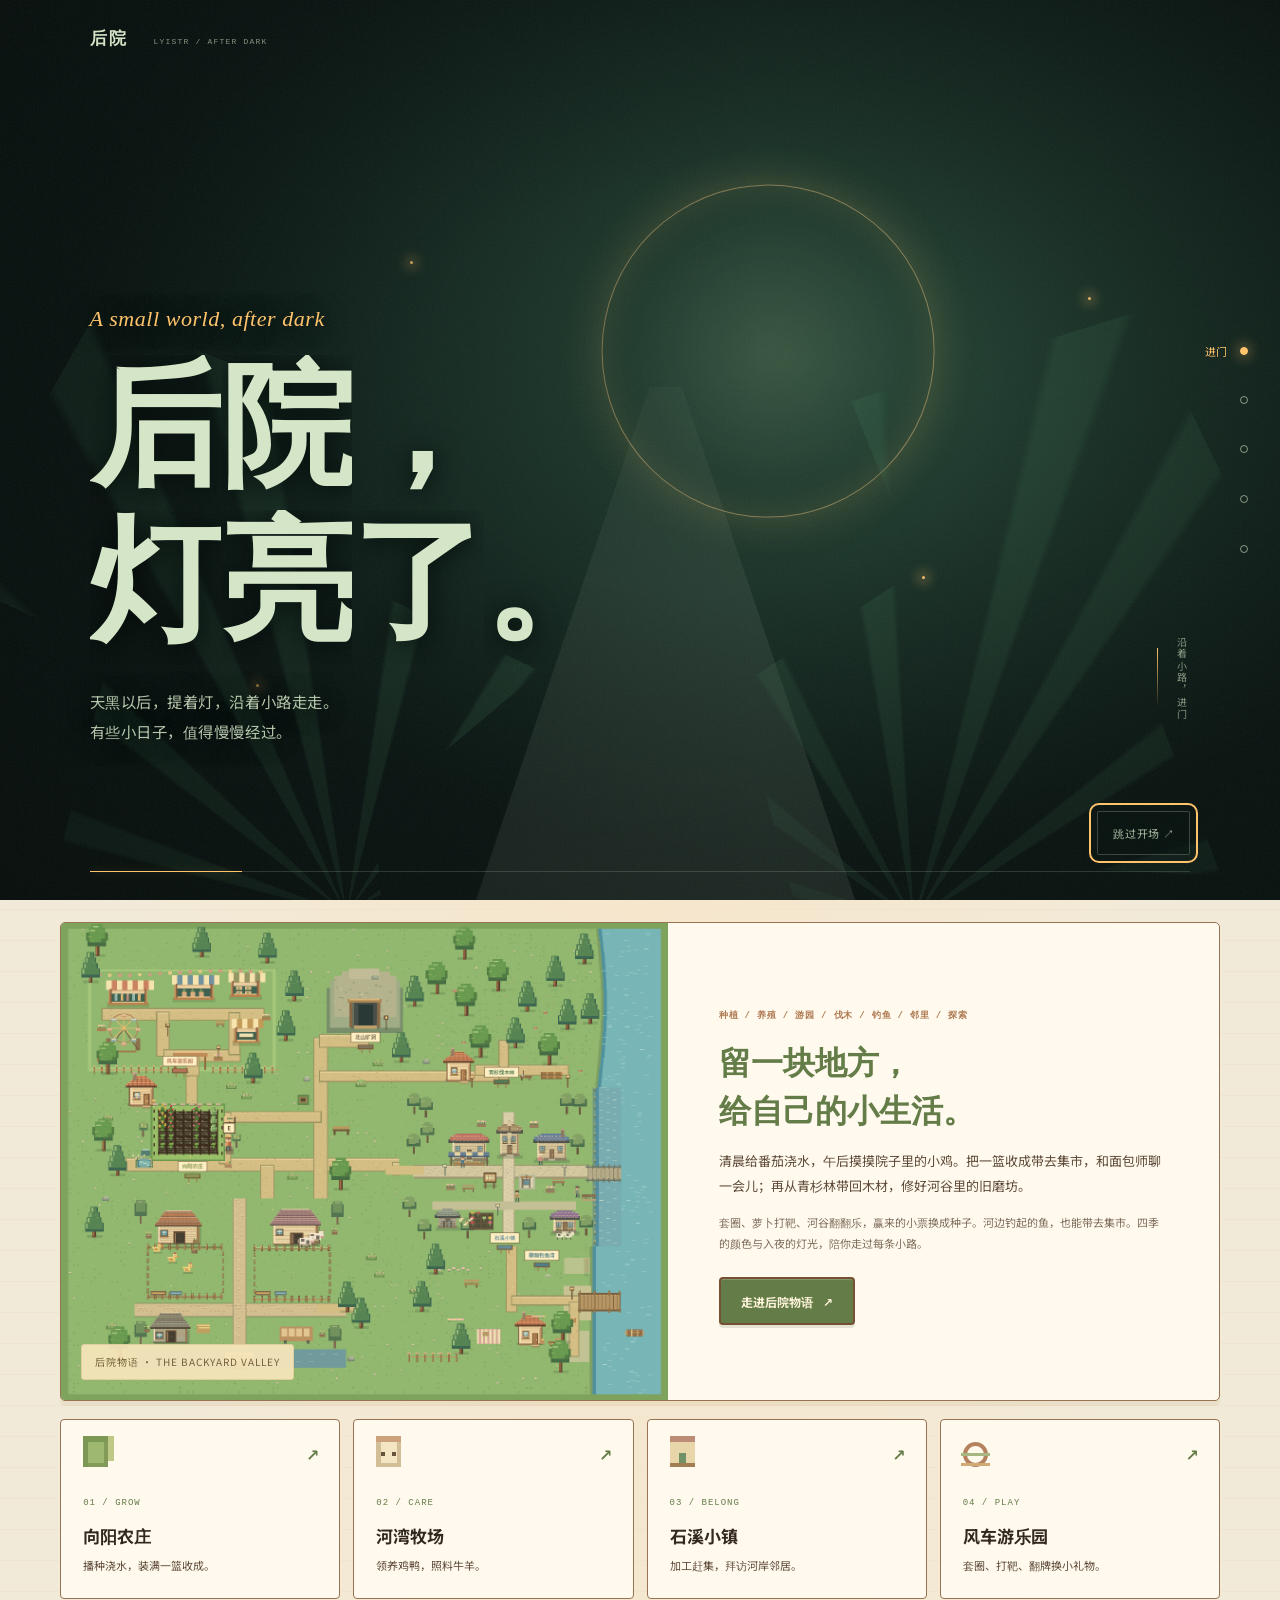
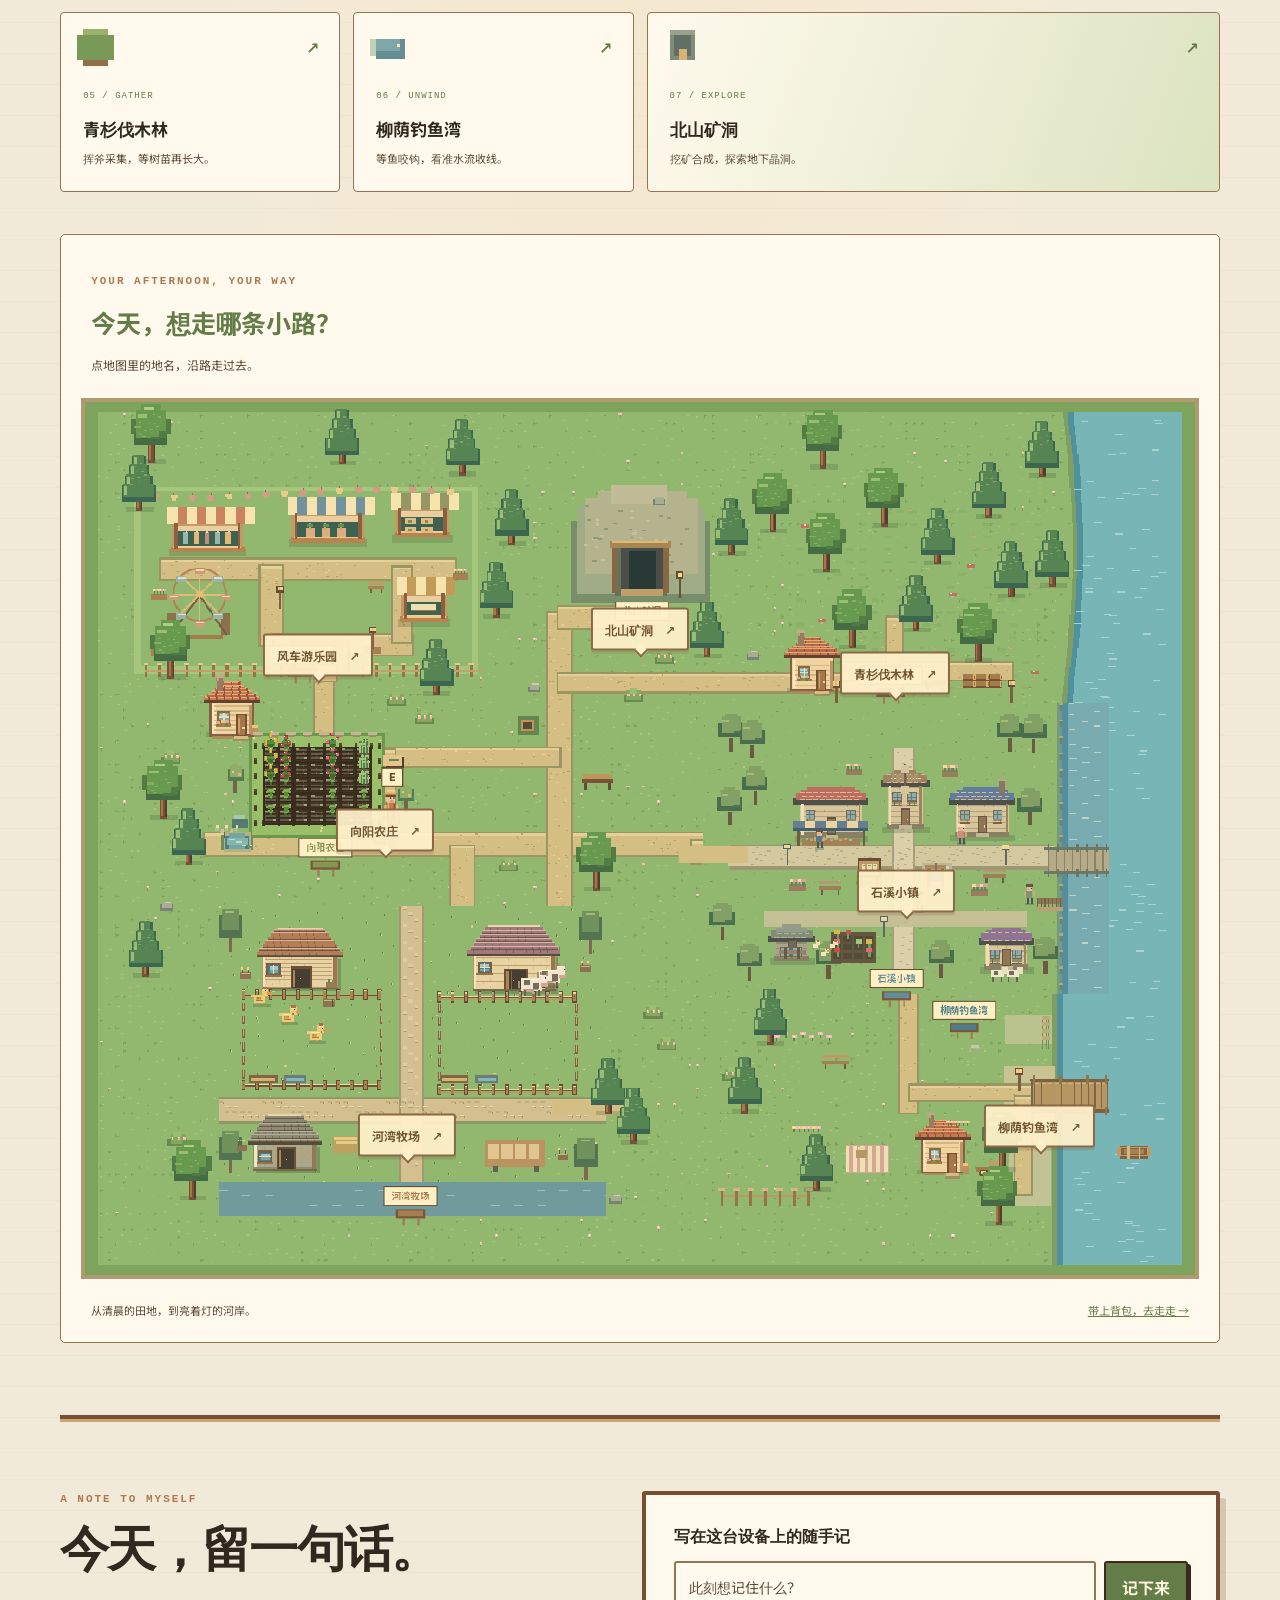
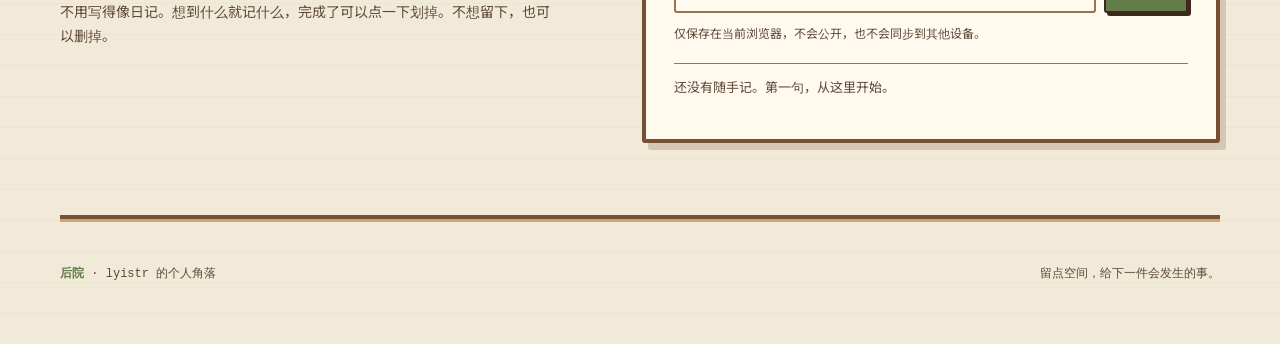
==== commit ccbb8671: "feat: redesign opening as an immersive night garden" ====
--- a/index.html
+++ b/index.html
@@ -1,12 +1,13 @@
 <!doctype html>
 <html lang="zh-CN" data-theme="light">
 <head>
-<meta charset="utf-8"><meta name="viewport" content="width=device-width,initial-scale=1"><meta name="theme-color" content="#efe5d5">
+<meta charset="utf-8"><meta name="viewport" content="width=device-width,initial-scale=1,viewport-fit=cover"><meta name="theme-color" content="#efe5d5">
 <title>后院 · lyistr 的个人角落</title>
 <meta name="description" content="后院：一个放作品、小游戏和随手记的个人角落。来坡下走走，也给今天留一句话。">
 <link rel="stylesheet" href="assets/css/site.css">
 <link rel="stylesheet" href="farm-font.css">
 <link rel="stylesheet" href="assets/css/site-valley.css">
+<link rel="stylesheet" href="assets/css/opening.css">
 <link rel="icon" href="assets/favicon.svg" type="image/svg+xml">
 </head>
 <body>
@@ -21,6 +22,23 @@
 </section>
 <section class="section notes" id="notes" aria-labelledby="notes-title"><div><div class="label">A NOTE TO MYSELF</div><h2 id="notes-title">今天，留一句话。</h2><p>不用写得像日记。想到什么就记什么，完成了可以点一下划掉。不想留下，也可以删掉。</p></div><div class="note-card"><label for="capIn">写在这台设备上的随手记</label><form id="noteForm" class="note-form"><input id="capIn" name="note" maxlength="80" autocomplete="off" placeholder="此刻想记住什么？" aria-label="随手记内容"><button type="submit">记下来</button></form><p class="privacy">仅保存在当前浏览器，不会公开，也不会同步到其他设备。</p><ul class="note-list" id="capList" aria-live="polite"></ul></div></section>
 </main><footer class="end"><span><b>后院</b> · lyistr 的个人角落</span><span>留点空间，给下一件会发生的事。</span></footer></div>
-<div class="opening" id="opening" aria-hidden="true"><div class="opening-screen" id="openingScreen"><div class="opening-chapter opening-chapter--start is-visible"><div class="opening-text"><span class="opening-kicker">LYISTR / AFTER DARK</span><strong class="opening-title">后院</strong><span class="opening-detail">天黑了，提着灯，沿着小路走走。</span></div></div><div class="opening-chapter opening-chapter--game"><img src="project-preview.webp" alt="" width="1240" height="800"><div class="opening-text"><span class="opening-kicker">01 / EXPLORE</span><strong class="opening-title">北山矿洞</strong><span class="opening-detail">从小路走到北山，带回木材和矿石，修好河谷里的旧磨坊。</span></div></div><div class="opening-chapter opening-chapter--farm"><img src="assets/world-preview.png" alt="" width="1240" height="860"><div class="opening-text"><span class="opening-kicker">02 / LIVE</span><strong class="opening-title">河谷的每一天</strong><span class="opening-detail">种好一片田，养一院小伙伴。清晨捡蛋，晴天放牧，带着奶酪和毛线去小镇赶集。</span></div></div><div class="opening-chapter opening-chapter--notes"><div class="opening-text"><span class="opening-kicker">03 / REMEMBER</span><strong class="opening-title">随手记</strong><span class="opening-detail">不必写成一篇文章。今天的一句话，也值得在这里待一会儿。</span></div></div><div class="opening-chapter opening-chapter--end"><div class="opening-text"><span class="opening-kicker">WELCOME HOME / LYISTR</span><strong class="opening-title">请进后院</strong><span class="opening-detail">玩一会儿，种一点东西，或者留下一句心情。</span></div></div><span class="opening-lantern" aria-hidden="true"></span><i class="opening-firefly"></i><i class="opening-firefly"></i><i class="opening-firefly"></i><i class="opening-firefly"></i><div class="opening-gate" aria-hidden="true"></div></div><div class="opening-index" aria-hidden="true"><span class="is-current">进门</span><span>探索</span><span>生长</span><span>记录</span><span>抵达</span></div><div class="opening-progress" aria-hidden="true"></div><button class="opening-skip" id="openingSkip" type="button">跳过开场 ↗</button></div>
+<section class="opening" id="opening" aria-hidden="true" role="dialog" aria-modal="true" aria-labelledby="openingTitle">
+  <div class="opening-screen" id="openingScreen">
+    <canvas id="openingGarden" aria-hidden="true"></canvas>
+    <div class="opening-fallback" aria-hidden="true"><div class="garden-path"></div><div class="garden-ring"></div><span class="garden-fern garden-fern--left"></span><span class="garden-fern garden-fern--right"></span><i></i><i></i><i></i><i></i></div>
+    <div class="opening-vignette" aria-hidden="true"></div><div class="opening-grain" aria-hidden="true"></div>
+    <div class="opening-brand">后院 <span>LYISTR / AFTER DARK</span></div>
+    <div class="opening-chapter opening-chapter--start is-visible"><div class="opening-text"><span class="opening-kicker">A small world, after dark</span><h2 class="opening-title" id="openingTitle" aria-label="后院，灯亮了。"><span class="opening-line" aria-hidden="true" data-split>后院，</span><span class="opening-line" aria-hidden="true" data-split>灯亮了。</span></h2><p class="opening-detail">天黑以后，提着灯，沿着小路走走。<br>有些小日子，值得慢慢经过。</p></div></div>
+    <div class="opening-chapter"><div class="opening-text"><span class="opening-kicker">A little life in the valley</span><h2 class="opening-title">把日子，<br>种进土里。</h2><p class="opening-detail">田里的新芽，小院的伙伴。<br>从第一粒种子，慢慢长成自己的生活。</p><dl class="opening-spec"><dt>这一站</dt><dd>向阳农庄 · 河湾牧场</dd><dt>带上</dt><dd>种子、一点耐心</dd></dl></div></div>
+    <div class="opening-chapter opening-chapter--right"><div class="opening-text"><span class="opening-kicker">Where the river slows</span><h2 class="opening-title">听一会儿，<br>河的声音。</h2><p class="opening-detail">去柳树下等鱼咬钩，去青杉林带回木材。<br>经过游乐园，再玩一局。</p><dl class="opening-spec"><dt>这一站</dt><dd>柳荫钓鱼湾 · 青杉伐木林</dd><dt>顺路</dt><dd>风车游乐园</dd></dl></div></div>
+    <div class="opening-chapter"><div class="opening-text"><span class="opening-kicker">A lantern for the road</span><h2 class="opening-title">灯往前，<br>走远一点。</h2><p class="opening-detail">带一盏灯，去北山看看。<br>回来时，把收获带给河岸的邻居。</p><dl class="opening-spec"><dt>这一站</dt><dd>北山矿洞 · 石溪小镇</dd><dt>带回</dt><dd>矿石、故事，还有下一天</dd></dl></div></div>
+    <div class="opening-chapter opening-chapter--end"><div class="opening-text"><span class="opening-kicker">Welcome to the backyard</span><h2 class="opening-title">请进后院。</h2><p class="opening-detail">玩一会儿，种一点东西。<br>或者，给今天留一句话。</p><button id="openingEnter" type="button" class="opening-enter">灯在前面，进去看看 <span aria-hidden="true">↗</span></button></div></div>
+    <div class="opening-walk" aria-hidden="true"><span>沿着小路，进门</span><i></i></div>
+  </div>
+  <div class="opening-veil" id="openingVeil" aria-hidden="true"></div>
+  <nav class="opening-index" aria-label="夜游章节"><button type="button" data-opening-stop="0" aria-label="进门" aria-current="step"><span>进门</span><i></i></button><button type="button" data-opening-stop="1" aria-label="生长"><span>生长</span><i></i></button><button type="button" data-opening-stop="2" aria-label="河岸"><span>河岸</span><i></i></button><button type="button" data-opening-stop="3" aria-label="探路"><span>探路</span><i></i></button><button type="button" data-opening-stop="4" aria-label="抵达"><span>抵达</span><i></i></button></nav>
+  <div class="opening-progress" aria-hidden="true"></div><button class="opening-skip" id="openingSkip" type="button">跳过开场 ↗</button>
+</section>
 <script src="assets/js/site.js"></script>
+<script src="assets/js/opening.js"></script>
 </body></html>
--- a/assets/css/site.css
+++ b/assets/css/site.css
@@ -33,19 +33,5 @@
 [data-theme=light] .eyebrow:before{background:linear-gradient(90deg,#a34d2e 0 40%,#dfb977 40% 70%,#a34d2e 70%)}
 [data-theme=light] .hero h1 em{text-shadow:2px 3px 0 #e2c4a899}
 [data-theme=light] .btn-main:hover{background:#623520}
-/* 后院夜游：沿着站点的游戏、农圃、随手记前行，最终由灯光揭幕；无外部 3D 依赖。 */
-html.opening-lock{overflow:hidden}
-.opening{position:fixed;inset:0;z-index:80;visibility:hidden;pointer-events:none;color:#e7f0da;isolation:isolate}.opening.is-active{visibility:visible;pointer-events:auto}.opening-screen{position:absolute;inset:0;overflow:hidden;background:#091711;--hole:0px;mask-image:radial-gradient(circle at 50% 54%,transparent var(--hole),#000 calc(var(--hole) + 3px));-webkit-mask-image:radial-gradient(circle at 50% 54%,transparent var(--hole),#000 calc(var(--hole) + 3px))}.opening-screen:before{content:"";position:absolute;inset:0;z-index:2;opacity:.48;background:radial-gradient(ellipse at 50% 54%,transparent 24%,#020a08c9 100%),repeating-linear-gradient(90deg,#091e18 0 7px,transparent 7px 10vw,#132d23 10vw calc(10vw + 8px),transparent calc(10vw + 8px) 20vw);pointer-events:none;transition:opacity 1.2s ease}.opening.is-journey .opening-screen:before{opacity:.18}.opening-lantern{position:absolute;z-index:7;left:50%;top:43%;width:140px;height:140px;transform:translate(-50%,-50%);border:1px solid #ffc46b93;border-radius:50%;box-shadow:0 0 26px #ffc46b48,inset 0 0 28px #ffc46b36;animation:lantern-breathe 2.4s ease-in-out infinite;transition:transform 1.5s ease,opacity 1s ease}.opening-lantern:before{content:"";position:absolute;inset:31%;border-radius:50%;background:#ffd69a;box-shadow:0 0 24px 16px #ffc46b85,0 0 100px 44px #ffc46b42}.opening-firefly{position:absolute;z-index:7;width:3px;height:3px;border-radius:50%;background:#ffdc9c;box-shadow:0 0 13px 4px #ffc46b83;animation:firefly-drift 2.8s ease-in-out infinite alternate}.opening-firefly:nth-of-type(1){left:28%;top:34%}.opening-firefly:nth-of-type(2){left:68%;top:28%;animation-delay:-.9s}.opening-firefly:nth-of-type(3){left:76%;top:71%;animation-delay:-1.8s}.opening-firefly:nth-of-type(4){left:19%;top:73%;animation-delay:-.5s}.opening-skip{position:absolute;right:clamp(22px,5vw,72px);bottom:calc(24px + env(safe-area-inset-bottom,0px));z-index:2;min-height:44px;padding:7px 14px;border:1px solid #e7f0da9a;border-radius:2px;background:#14281fdb;color:#e7f0da;font:13px var(--mono);cursor:pointer}.opening-skip:hover,.opening-skip:focus-visible{background:#355740;color:#fff}.opening.is-revealing .opening-skip{opacity:0;pointer-events:none;transition:opacity .3s}@supports not (mask-image:radial-gradient(circle,transparent 0px,#000 1px)){.opening.is-revealing .opening-screen{opacity:0;transition:opacity 1.8s ease}}@keyframes lantern-breathe{50%{box-shadow:0 0 44px #ffc46b76,inset 0 0 38px #ffc46b54}}@keyframes firefly-drift{to{transform:translate(12px,-17px);opacity:.5}}
-.opening-screen:after{content:"";position:absolute;inset:0;z-index:8;pointer-events:none;opacity:.13;background-image:url("data:image/svg+xml,%3Csvg xmlns='http://www.w3.org/2000/svg' width='140' height='140'%3E%3Cfilter id='n'%3E%3CfeTurbulence type='fractalNoise' baseFrequency='.8' numOctaves='2'/%3E%3C/filter%3E%3Crect width='100%25' height='100%25' filter='url(%23n)'/%3E%3C/svg%3E")}.opening.is-journey .opening-lantern{transform:translate(-50%,-150%) scale(.38);opacity:.55}
-.opening-gate{position:absolute;z-index:5;inset:0;pointer-events:none;overflow:hidden}.opening-gate:before,.opening-gate:after{content:"";position:absolute;top:0;bottom:0;width:50%;background:repeating-linear-gradient(90deg,#12271f 0 16%,#2c422d 16.5% 17.2%,#10231c 18% 32%);box-shadow:inset 0 0 9vw #020906;transition:transform 2s cubic-bezier(.21,.68,.25,1)}.opening-gate:before{left:0;border-right:12px solid #6c5333}.opening-gate:after{right:0;border-left:12px solid #6c5333}.opening.is-journey .opening-gate:before{transform:translateX(-100%)}.opening.is-journey .opening-gate:after{transform:translateX(100%)}.opening.is-active:not(.is-journey) .opening-gate{animation:gate-arrive 1.2s ease both}@keyframes gate-arrive{from{opacity:0}to{opacity:1}}
-.opening-chapter{position:absolute;z-index:4;inset:0;display:flex;align-items:flex-end;justify-content:flex-start;padding:clamp(36px,7vw,110px);opacity:0;filter:blur(10px);transform:translateY(26px) scale(1.035);transition:opacity 1s ease,filter 1.25s ease,transform 1.6s ease;pointer-events:none}.opening-chapter.is-visible{opacity:1;filter:none;transform:none}.opening-chapter--start{z-index:3;justify-content:center;align-items:center;text-align:center}.opening:not(.is-journey) .opening-chapter--start{z-index:6}.opening-chapter--end{justify-content:center;align-items:center;text-align:center}.opening-chapter img{position:absolute;inset:0;width:100%;height:100%;object-fit:cover;image-rendering:pixelated;opacity:.63;filter:brightness(.65) saturate(.78);transform:scale(1.09);transition:transform 2.6s ease}.opening-chapter.is-visible img{transform:scale(1)}.opening-chapter--game{background:#122a2e}.opening-chapter--farm{background:#32452c}.opening-chapter--notes{background:radial-gradient(circle at 72% 22%,#bdaf78 0 3%,transparent 12%),linear-gradient(150deg,#092017,#27472f 58%,#172919)}.opening-chapter--notes:before{content:"";position:absolute;right:12%;top:22%;width:min(34vw,340px);height:min(45vh,350px);border:11px solid #725431;background:repeating-linear-gradient(#ead8a4 0 38px,#c19c6b 39px 40px);box-shadow:12px 14px 0 #07160f90;transform:rotate(7deg)}.opening-chapter--notes:after{content:"今天，留一句话。";position:absolute;right:16%;top:36%;transform:rotate(7deg);font:700 clamp(18px,2.5vw,30px) var(--display);color:#503a25;text-shadow:none}.opening-chapter--game:after,.opening-chapter--farm:after{content:"";position:absolute;inset:0;z-index:1;background:linear-gradient(0deg,#061710f5 2%,#0a1b16ac 38%,#07160f22 85%)}.opening-chapter--end{background:radial-gradient(circle at 50% 40%,#557543 0,#17342c 34%,#081610 75%)}.opening-chapter--end:before{content:"";position:absolute;inset:0;background:radial-gradient(circle at 50% 40%,#ffc46b55,transparent 38%)}
-.opening-chapter--notes:before,.opening-chapter--notes:after{z-index:1}
-.opening-text{position:relative;z-index:2;max-width:680px;text-shadow:0 3px 24px #06120e}.opening-kicker{display:block;color:#ffc46b;font:12px/1.6 var(--mono);letter-spacing:.22em;margin-bottom:18px}.opening-title{display:block;font:700 clamp(48px,9vw,112px)/1.12 var(--display);letter-spacing:.06em}.opening-chapter--start .opening-title,.opening-chapter--end .opening-title{font-size:clamp(66px,12vw,160px)}.opening-detail{display:block;margin-top:24px;max-width:34em;color:#e5efd9;font:clamp(15px,1.55vw,21px)/1.9 var(--body);letter-spacing:.03em}.opening-chapter--start .opening-detail,.opening-chapter--end .opening-detail{margin-inline:auto}.opening-chapter--start .opening-text{transform:translateY(19vh)}
-.opening-index{position:absolute;z-index:10;right:clamp(20px,5vw,72px);top:50%;transform:translateY(-50%);display:grid;gap:14px;color:#d6e6ca;font:11px var(--mono);letter-spacing:.12em}.opening-index span{opacity:.43;transition:opacity .5s,color .5s}.opening-index span.is-current{opacity:1;color:#ffc46b}.opening-index span:before{content:"";display:inline-block;width:7px;height:7px;margin-right:13px;border:1px solid currentColor;border-radius:50%}.opening-index span.is-current:before{background:#ffc46b;box-shadow:0 0 13px #ffc46b}.opening-progress{position:absolute;z-index:10;left:clamp(22px,7vw,110px);right:clamp(22px,7vw,110px);bottom:clamp(28px,5vh,50px);height:1px;background:#deedcf47}.opening-progress:before{content:"";display:block;width:var(--walk,0%);height:100%;background:#ffc46b;box-shadow:0 0 12px #ffc46b;transition:width 1.3s ease}.opening-skip{z-index:11;bottom:calc(clamp(45px,7vh,70px) + env(safe-area-inset-bottom,0px));right:clamp(22px,7vw,110px)}.opening.is-revealing .opening-index,.opening.is-revealing .opening-progress{opacity:0;transition:opacity .4s}.opening.is-revealing .opening-chapter{opacity:0;transition:opacity .5s}.opening.is-revealing .opening-gate{opacity:0;transition:opacity .5s}.opening.is-revealing .opening-lantern,.opening.is-revealing .opening-firefly{opacity:0;animation:none;transition:opacity .5s}.opening.is-revealing .opening-screen:before{opacity:0;transition:opacity .5s}
-.replay-opening{background:var(--sheet);color:var(--accent)}
-@media(min-width:681px){.top{gap:clamp(8px,1.3vw,18px)}.nav{gap:clamp(8px,1.5vw,20px)}.replay-opening{font-size:11px}}
-@media(max-width:680px){.top{display:grid;grid-template-columns:1fr auto auto;gap:3px 6px;padding:10px 0 4px}.mark{grid-column:1;grid-row:1}.mode{grid-column:2;grid-row:1;min-width:0;min-height:38px}.replay-opening{grid-column:3;grid-row:1}.nav{grid-column:1/-1;grid-row:2}}
 @media(max-width:390px){.replay-opening{font-size:10px;padding:5px}.mode{font-size:10px;padding:5px}}
-@media(max-width:680px){.opening-chapter{padding:26px 24px 22vh;align-items:flex-end}.opening-chapter--start,.opening-chapter--end{align-items:center;padding:24px}.opening-chapter--start .opening-text{transform:translateY(19vh)}.opening-title{font-size:clamp(46px,12vw,74px)}.opening-detail{font-size:15px;line-height:1.75;margin-top:15px}.opening-chapter--notes:before{right:10%;top:15%;width:55vw;height:29vh}.opening-chapter--notes:after{right:17%;top:22%;font-size:18px}.opening-index{top:calc(14px + env(safe-area-inset-top,0px));right:18px;transform:none;display:flex;gap:9px;font-size:0}.opening-index span:before{width:6px;height:6px;margin:0}.opening-skip{bottom:calc(42px + env(safe-area-inset-bottom,0px));right:20px}.opening-progress{bottom:calc(22px + env(safe-area-inset-bottom,0px))}.opening-lantern{top:39%;width:130px;height:130px}}
-@media(max-height:620px){.opening-chapter{padding-bottom:16vh}.opening-title{font-size:clamp(40px,7vw,68px)}.opening-chapter--start .opening-title,.opening-chapter--end .opening-title{font-size:clamp(48px,9vw,94px)}.opening-chapter--start .opening-text{transform:translateY(14vh)}.opening-detail{margin-top:7px}.opening-kicker{margin-bottom:5px}}
-@media(prefers-reduced-motion:reduce){*,*:before,*:after{scroll-behavior:auto!important;transition:none!important;animation:none!important;transform:none!important}.opening,.replay-opening{display:none!important}}
+@media(prefers-reduced-motion:reduce){*,*:before,*:after{scroll-behavior:auto!important;transition:none!important;animation:none!important;transform:none!important}}
--- a/assets/css/site-valley.css
+++ b/assets/css/site-valley.css
@@ -42,3 +42,4 @@
 @media(max-width:800px) { .valley-chapters { grid-template-columns:1fr 1fr; }.atlas-heading { padding:24px 20px 18px; }.atlas-pin { font-size:9px; gap:5px; padding:6px 7px; border-width:1px; }.atlas-map { margin:0 12px; border-width:3px; }.atlas-caption { padding:17px 20px; flex-wrap:wrap; } }
 @media(max-width:430px) { .atlas-pin { font-size:8px; padding:5px; }.atlas-pin span { display:none; }.atlas-heading h3 { font-size:21px; }.valley-chapters a { min-height:159px; } }
 @media(prefers-reduced-motion:reduce) { .atlas-pin { transition:none; }.atlas-pin:hover { margin-top:0; } }
+@media(max-width:680px) { .postcard { transform:none; }.postcard .stamp { right:2px; top:-16px; transform:rotate(4deg); } }
--- a/assets/css/opening.css
+++ b/assets/css/opening.css
@@ -0,0 +1,66 @@
+/* Night garden: lichen, amber light, serif type and a slow walk through plants. */
+html.opening-lock { overflow:hidden; }
+.opening { --halo:#ffc46b; --lichen:#d5e6c8; --night:#0a1613; position:fixed; inset:0; z-index:80; visibility:hidden; pointer-events:none; color:var(--lichen); isolation:isolate; font-family:"Backyard Sans","PingFang SC",sans-serif; }
+.opening:not(.is-active) { display:none; }
+.opening.is-active { visibility:visible; pointer-events:auto; }
+.opening-screen { position:absolute; inset:0; overflow:hidden; background:var(--night); }
+#openingGarden { position:absolute; inset:0; display:block; width:100%; height:100%; opacity:0; transition:opacity .8s; }
+.opening.has-garden #openingGarden { opacity:1; }
+.opening-fallback { position:absolute; inset:0; background:radial-gradient(ellipse at 62% 40%,#244736,#0a1613 65%); transition:opacity .8s; }
+.has-garden .opening-fallback { opacity:0; }
+.garden-path { position:absolute; width:32%; height:62%; left:36%; bottom:-5%; background:linear-gradient(#84948211,#82938344); clip-path:polygon(46% 0,54% 0,100% 100%,0 100%); }
+.garden-ring { position:absolute; left:60%; top:39%; width:clamp(170px,26vw,380px); aspect-ratio:1; transform:translate(-50%,-50%); border:1px solid #ffcc8477; border-radius:50%; box-shadow:0 0 45px #ffc46b33,inset 0 0 40px #ffc46b22; background:radial-gradient(circle,#ffe1a918,transparent 65%); }
+.garden-fern { position:absolute; bottom:-8%; width:45%; height:76%; background:repeating-conic-gradient(from -5deg at 55% 95%,transparent 0deg 8deg,#3d72514d 9deg 14deg,transparent 15deg 23deg); clip-path:polygon(46% 0,90% 30%,75% 50%,100% 70%,65% 82%,60% 100%,35% 100%,10% 75%,30% 48%,7% 30%); }
+.garden-fern--left { left:-5%; transform:rotate(-18deg); }.garden-fern--right { right:-2%; transform:rotate(25deg); opacity:.7; }
+.opening-fallback i { position:absolute; width:3px; height:3px; background:#ffc46b; border-radius:50%; box-shadow:0 0 12px 4px #ffc46b66; left:32%; top:29%; animation:garden-firefly 3.6s ease-in-out infinite alternate; }
+.opening-fallback i:nth-of-type(2) { left:72%; top:64%; animation-delay:-1s; }.opening-fallback i:nth-of-type(3) { left:20%; top:76%; animation-delay:-2s; }.opening-fallback i:nth-of-type(4) { left:85%; top:33%; animation-delay:-.6s; }
+.opening-vignette,.opening-grain { position:absolute; inset:0; pointer-events:none; }
+.opening-vignette { background:radial-gradient(ellipse at 55% 43%,transparent 28%,#03090796 100%),linear-gradient(90deg,#030c0b66,transparent 60%); }
+.opening-grain { opacity:.07; background-image:url("data:image/svg+xml,%3Csvg xmlns='http://www.w3.org/2000/svg' width='160' height='160'%3E%3Cfilter id='n'%3E%3CfeTurbulence type='fractalNoise' baseFrequency='.9' numOctaves='2'/%3E%3C/filter%3E%3Crect width='100%25' height='100%25' filter='url(%23n)'/%3E%3C/svg%3E"); }
+.opening-brand { position:absolute; top:calc(27px + env(safe-area-inset-top,0px)); left:clamp(24px,7vw,110px); text-decoration:none; color:var(--lichen); font:600 17px "Songti SC","STSong",serif; letter-spacing:.15em; z-index:3; }
+.opening-brand span { margin-left:18px; font:8px ui-monospace,monospace; opacity:.6; letter-spacing:.15em; }
+.opening-chapter { position:absolute; inset:0; z-index:2; display:flex; align-items:center; padding:clamp(24px,7vw,110px); opacity:0; visibility:hidden; transform:translateY(22px); filter:blur(6px); transition:opacity .85s,filter 1.1s,transform 1.2s,visibility 1.1s; pointer-events:none; }
+.opening-chapter.is-visible { visibility:visible; opacity:1; transform:none; filter:none; }
+.opening-chapter--start,.opening-chapter--end { align-items:flex-end; padding-bottom:clamp(105px,17vh,170px); }
+.opening-chapter--right { background:linear-gradient(270deg,#030b0977,transparent 72%); justify-content:flex-end; padding-right:clamp(75px,13vw,185px); }
+.opening-text { max-width:570px; text-shadow:0 2px 26px #040a08d9; }
+.opening-kicker { display:block; margin:0 0 20px; color:var(--halo); font:italic 400 clamp(16px,1.8vw,22px)/1.4 Georgia,"Iowan Old Style",serif; letter-spacing:.025em; }
+.opening-title { margin:0; color:var(--lichen); font:700 clamp(44px,6vw,82px)/1.2 "Songti SC","Noto Serif SC","STSong",serif; letter-spacing:.02em; }
+.opening-chapter--start .opening-title { font-size:clamp(66px,10.5vw,144px); line-height:1.07; letter-spacing:-.02em; }
+.opening-line { display:block; }
+.opening-mask { display:inline-block; overflow:hidden; vertical-align:bottom; padding-bottom:.08em; }
+.opening-char { display:inline-block; transform:translateY(115%); transition:transform 1.2s cubic-bezier(.16,1,.3,1); transition-delay:calc(var(--char) * 95ms); }
+.opening.is-arrived .opening-char { transform:translateY(0); }
+.opening-detail { margin:23px 0 0; color:#d5e6c8d9; font-size:clamp(13px,1.2vw,17px); line-height:1.95; letter-spacing:.035em; }
+.opening-spec { display:grid; grid-template-columns:auto 1fr; gap:8px 24px; border-left:1px solid var(--halo); padding-left:17px; margin:27px 0 0; font-size:12px; line-height:1.7; }
+.opening-spec dt { color:#d5e6c880; }.opening-spec dd { margin:0; color:#d5e6c8d4; }
+.opening-chapter--start .opening-detail { opacity:0; transform:translateY(8px); transition:opacity 1s .65s,transform 1s .65s; }
+.opening.is-arrived .opening-chapter--start .opening-detail { opacity:1; transform:none; }
+.opening-enter { pointer-events:auto; background:transparent; border:0; border-bottom:1px solid #ffc46b88; color:var(--halo); padding:0 0 9px; margin-top:26px; font:13px "Backyard Sans",sans-serif; cursor:pointer; }
+.opening-enter span { margin-left:20px; }
+.opening-walk { position:absolute; right:clamp(26px,7vw,110px); bottom:20%; display:flex; flex-direction:column; align-items:center; gap:15px; writing-mode:vertical-rl; color:#d5e6c899; font-size:10px; letter-spacing:.2em; transition:opacity .6s; }
+.opening-walk i { display:block; width:1px; height:60px; background:linear-gradient(var(--halo),transparent); transform-origin:top; animation:garden-walk 2.8s ease-in-out infinite; }
+.opening.is-journey .opening-walk { opacity:0; }
+.opening-veil { position:absolute; inset:0; z-index:5; pointer-events:none; --iris:0%; background:radial-gradient(circle at 55% 45%,transparent calc(var(--iris) - 12vmax),var(--night) var(--iris)); }
+.opening-index { position:absolute; z-index:6; right:clamp(20px,2.5vw,36px); top:50%; transform:translateY(-50%); display:grid; gap:23px; }
+.opening-index button { border:0; padding:5px 0 5px 10px; background:transparent; display:flex; justify-content:flex-end; align-items:center; gap:13px; color:#d5e6c899; font:11px "Backyard Sans",sans-serif; cursor:pointer; }
+.opening-index span { opacity:0; transform:translateX(5px); transition:opacity .4s,transform .4s; }
+.opening-index i { width:8px; height:8px; border:1px solid currentColor; border-radius:50%; }
+.opening-index button:hover span,.opening-index button:focus-visible span,.opening-index button[aria-current] span { opacity:1; transform:none; }
+.opening-index button[aria-current] { color:var(--halo); }.opening-index button[aria-current] i { background:var(--halo); border-color:var(--halo); box-shadow:0 0 14px var(--halo); }
+.opening-progress { position:absolute; z-index:6; left:clamp(24px,7vw,110px); right:clamp(24px,7vw,110px); bottom:calc(28px + env(safe-area-inset-bottom,0px)); height:1px; background:#d5e6c82b; }
+.opening-progress:before { content:''; display:block; width:var(--walk,0%); height:100%; background:var(--halo); box-shadow:0 0 9px #ffc46b55; }
+.opening-skip { position:absolute; z-index:7; bottom:calc(45px + env(safe-area-inset-bottom,0px)); right:clamp(24px,7vw,110px); color:#d5e6c8c9; font:11px "Backyard Sans",sans-serif; letter-spacing:.06em; min-height:44px; border:1px solid #d5e6c83d; padding:8px 15px; border-radius:2px; background:#0a161380; cursor:pointer; }
+.opening button:focus-visible { outline:2px solid var(--halo); outline-offset:6px; }.opening-skip:hover { border-color:var(--halo); color:var(--halo); }
+.opening.is-revealing .opening-screen { opacity:0; transform:scale(1.035); transition:opacity 1s,transform 1.5s; }
+.opening.is-revealing .opening-veil,.opening.is-revealing .opening-index,.opening.is-revealing .opening-progress { opacity:0; transition:opacity .5s; }
+.replay-opening { background:var(--sheet); color:var(--accent); }
+@keyframes garden-firefly { to { transform:translate(12px,-17px); opacity:.5; } }
+@keyframes garden-walk { 0% { transform:scaleY(0); } 55% { transform:scaleY(1); } 100% { transform:scaleY(1); opacity:0; } }
+@media(min-width:681px) { .top { gap:clamp(8px,1.3vw,18px); }.nav { gap:clamp(8px,1.5vw,20px); }.replay-opening { font-size:11px; } }
+@media(max-width:680px) { .top { display:grid; grid-template-columns:1fr auto auto; gap:3px 6px; padding:10px 0 4px; }.mark { grid-column:1; grid-row:1; }.mode { grid-column:2; grid-row:1; min-height:38px; }.replay-opening { grid-column:3; grid-row:1; }.nav { grid-column:1/-1; grid-row:2; }
+  .opening-chapter,.opening-chapter--right { align-items:flex-end; justify-content:flex-start; padding:26px 24px calc(115px + env(safe-area-inset-bottom,0px)); background:linear-gradient(0deg,#050c0aee 12%,#050c0a80 40%,transparent 72%); }.opening-text { max-width:100%; }.opening-title { font-size:clamp(38px,10vw,61px); }.opening-chapter--start .opening-title { font-size:clamp(64px,18vw,100px); }.opening-kicker { font-size:16px; margin-bottom:15px; }.opening-detail { font-size:13px; line-height:1.9; margin-top:18px; }.opening-spec { font-size:10px; margin-top:22px; gap:7px 18px; }
+  .opening-brand { top:calc(23px + env(safe-area-inset-top,0px)); left:24px; font-size:15px; }.opening-brand span { font-size:7px; margin-left:12px; }.opening-index { top:27%; right:18px; gap:17px; }.opening-index span { display:none; }.opening-index button { min-width:30px; min-height:26px; }.opening-walk { display:none; }.opening-skip { right:24px; }.garden-ring { left:58%; top:31%; }.garden-fern { width:65%; height:66%; }.garden-fern--left { left:-20%; }.garden-fern--right { right:-17%; }
+}
+@media(max-height:550px) { .opening-chapter,.opening-chapter--right { padding-top:65px; padding-bottom:95px; align-items:flex-end; }.opening-chapter--start .opening-title { font-size:54px; }.opening-title { font-size:38px; }.opening-kicker { margin-bottom:6px; }.opening-detail { font-size:12px; margin-top:10px; }.opening-spec { display:none; }.opening-walk { display:none; } }
+@media(prefers-reduced-motion:reduce) { .opening,.replay-opening { display:none!important; }.opening *, .opening *:before { animation:none!important; transition:none!important; } }
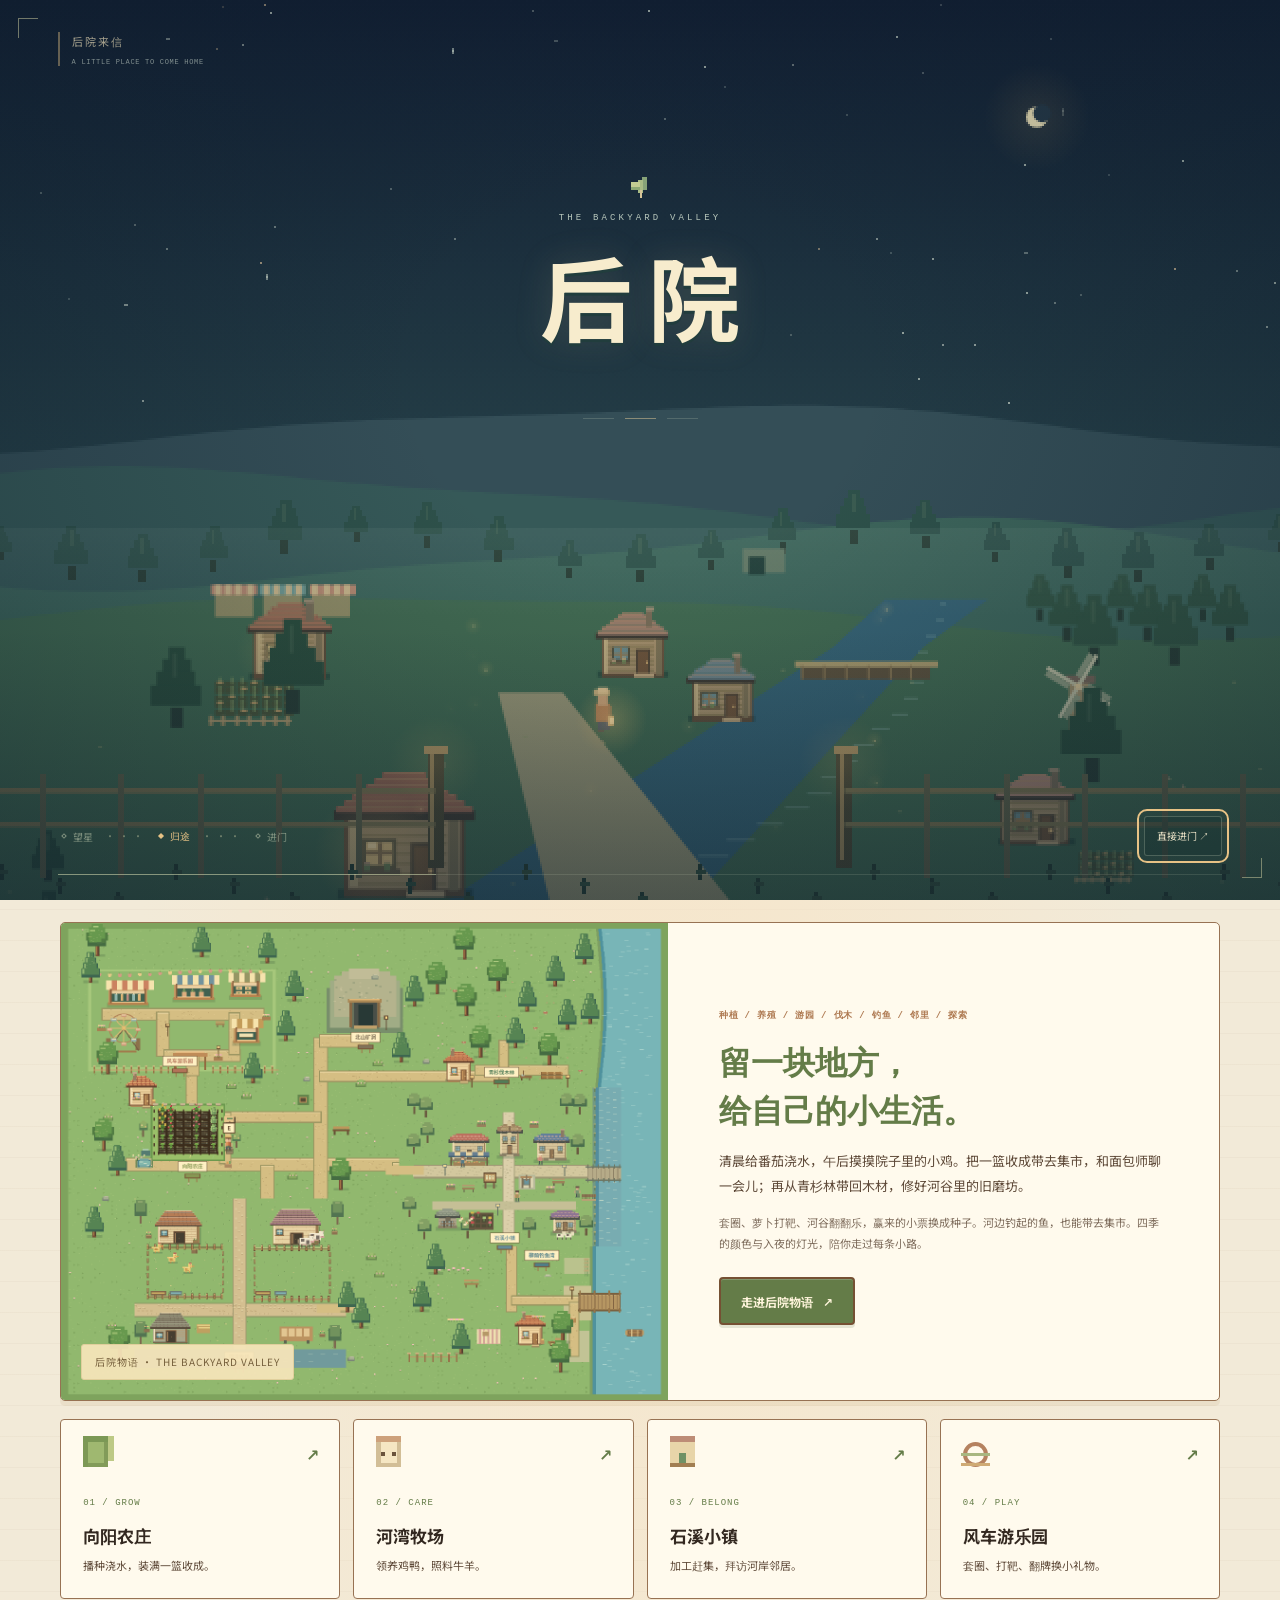
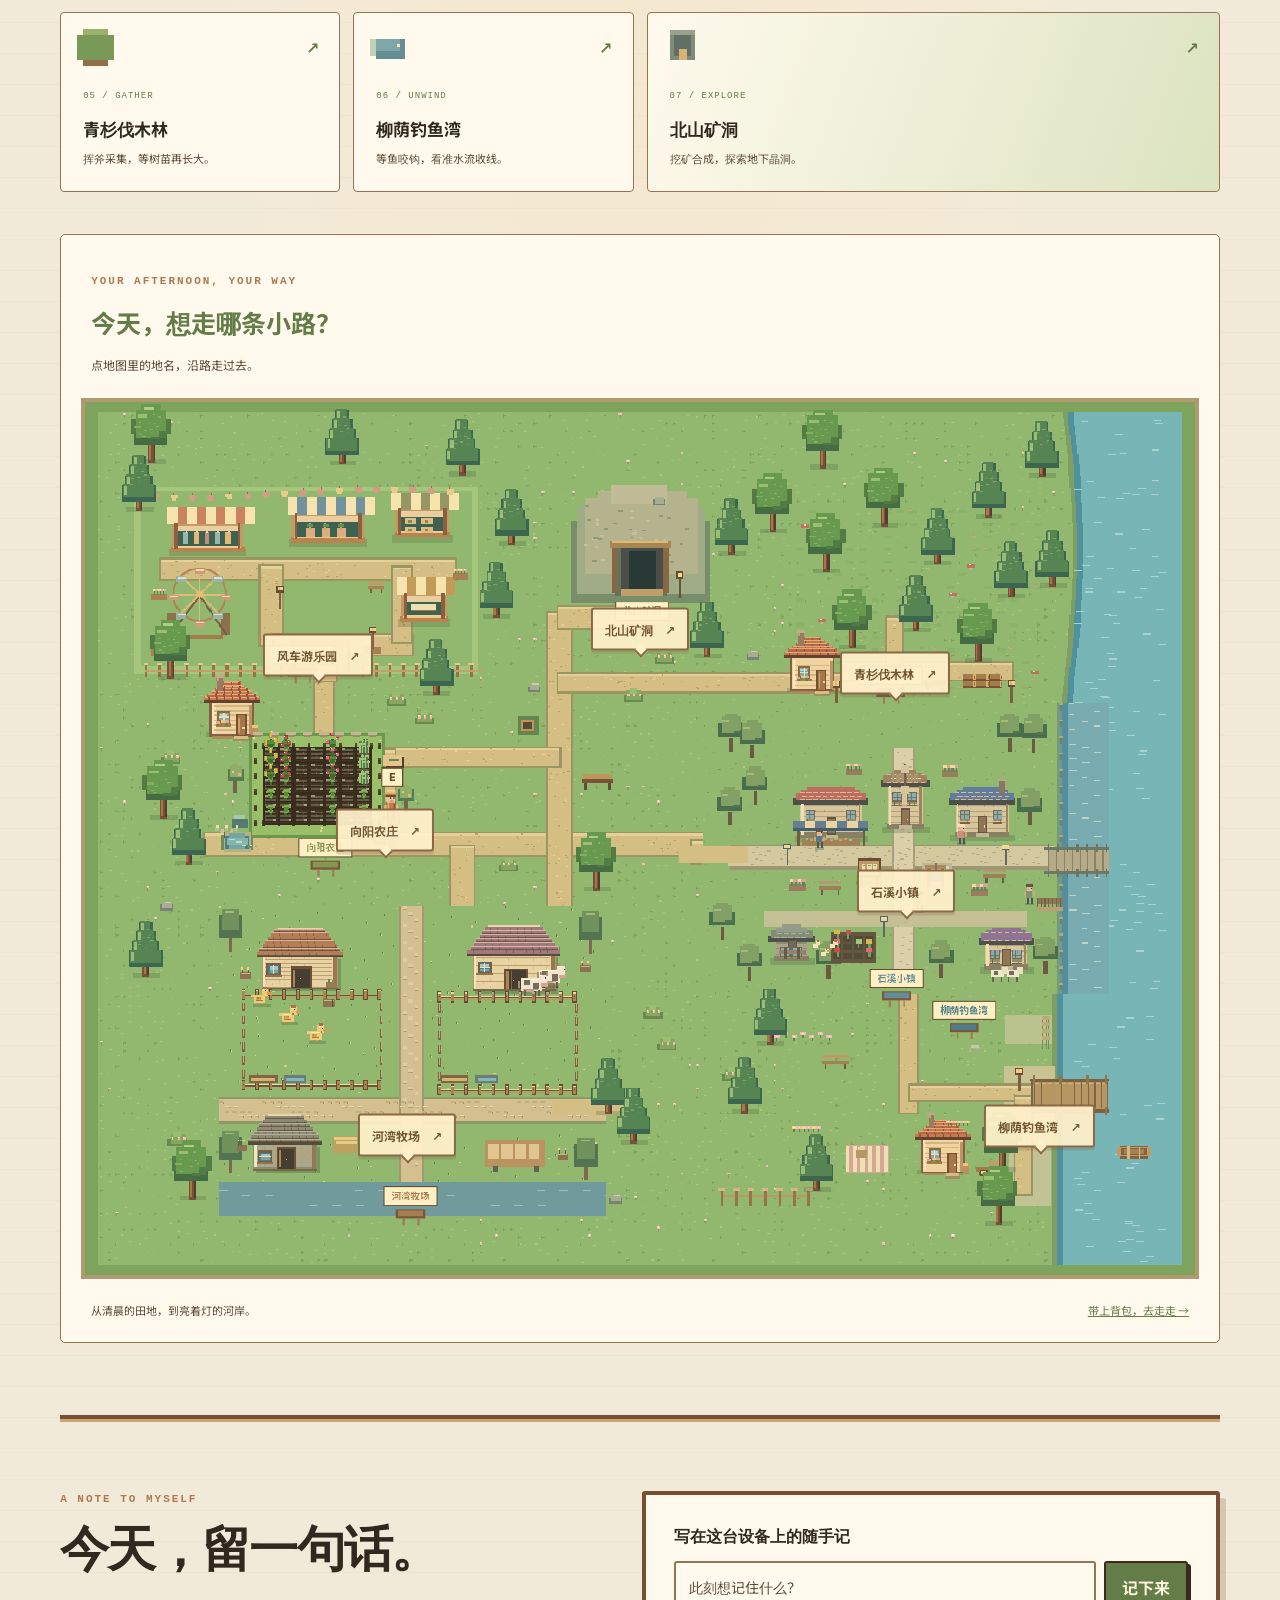
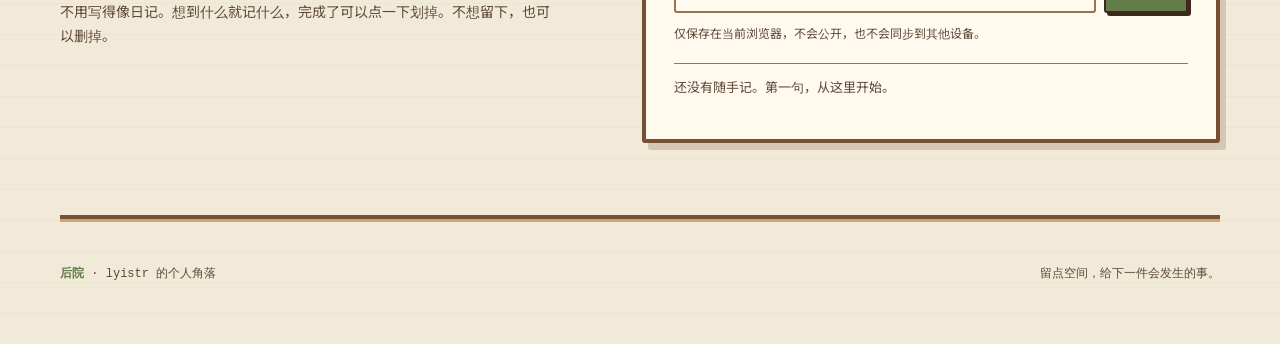
==== commit 1571d372: "feat: create an original pixel valley homecoming opening" ====
--- a/index.html
+++ b/index.html
@@ -23,21 +23,18 @@
 <section class="section notes" id="notes" aria-labelledby="notes-title"><div><div class="label">A NOTE TO MYSELF</div><h2 id="notes-title">今天，留一句话。</h2><p>不用写得像日记。想到什么就记什么，完成了可以点一下划掉。不想留下，也可以删掉。</p></div><div class="note-card"><label for="capIn">写在这台设备上的随手记</label><form id="noteForm" class="note-form"><input id="capIn" name="note" maxlength="80" autocomplete="off" placeholder="此刻想记住什么？" aria-label="随手记内容"><button type="submit">记下来</button></form><p class="privacy">仅保存在当前浏览器，不会公开，也不会同步到其他设备。</p><ul class="note-list" id="capList" aria-live="polite"></ul></div></section>
 </main><footer class="end"><span><b>后院</b> · lyistr 的个人角落</span><span>留点空间，给下一件会发生的事。</span></footer></div>
 <section class="opening" id="opening" aria-hidden="true" role="dialog" aria-modal="true" aria-labelledby="openingTitle">
-  <div class="opening-screen" id="openingScreen">
-    <canvas id="openingGarden" aria-hidden="true"></canvas>
-    <div class="opening-fallback" aria-hidden="true"><div class="garden-path"></div><div class="garden-ring"></div><span class="garden-fern garden-fern--left"></span><span class="garden-fern garden-fern--right"></span><i></i><i></i><i></i><i></i></div>
-    <div class="opening-vignette" aria-hidden="true"></div><div class="opening-grain" aria-hidden="true"></div>
-    <div class="opening-brand">后院 <span>LYISTR / AFTER DARK</span></div>
-    <div class="opening-chapter opening-chapter--start is-visible"><div class="opening-text"><span class="opening-kicker">A small world, after dark</span><h2 class="opening-title" id="openingTitle" aria-label="后院，灯亮了。"><span class="opening-line" aria-hidden="true" data-split>后院，</span><span class="opening-line" aria-hidden="true" data-split>灯亮了。</span></h2><p class="opening-detail">天黑以后，提着灯，沿着小路走走。<br>有些小日子，值得慢慢经过。</p></div></div>
-    <div class="opening-chapter"><div class="opening-text"><span class="opening-kicker">A little life in the valley</span><h2 class="opening-title">把日子，<br>种进土里。</h2><p class="opening-detail">田里的新芽，小院的伙伴。<br>从第一粒种子，慢慢长成自己的生活。</p><dl class="opening-spec"><dt>这一站</dt><dd>向阳农庄 · 河湾牧场</dd><dt>带上</dt><dd>种子、一点耐心</dd></dl></div></div>
-    <div class="opening-chapter opening-chapter--right"><div class="opening-text"><span class="opening-kicker">Where the river slows</span><h2 class="opening-title">听一会儿，<br>河的声音。</h2><p class="opening-detail">去柳树下等鱼咬钩，去青杉林带回木材。<br>经过游乐园，再玩一局。</p><dl class="opening-spec"><dt>这一站</dt><dd>柳荫钓鱼湾 · 青杉伐木林</dd><dt>顺路</dt><dd>风车游乐园</dd></dl></div></div>
-    <div class="opening-chapter"><div class="opening-text"><span class="opening-kicker">A lantern for the road</span><h2 class="opening-title">灯往前，<br>走远一点。</h2><p class="opening-detail">带一盏灯，去北山看看。<br>回来时，把收获带给河岸的邻居。</p><dl class="opening-spec"><dt>这一站</dt><dd>北山矿洞 · 石溪小镇</dd><dt>带回</dt><dd>矿石、故事，还有下一天</dd></dl></div></div>
-    <div class="opening-chapter opening-chapter--end"><div class="opening-text"><span class="opening-kicker">Welcome to the backyard</span><h2 class="opening-title">请进后院。</h2><p class="opening-detail">玩一会儿，种一点东西。<br>或者，给今天留一句话。</p><button id="openingEnter" type="button" class="opening-enter">灯在前面，进去看看 <span aria-hidden="true">↗</span></button></div></div>
-    <div class="opening-walk" aria-hidden="true"><span>沿着小路，进门</span><i></i></div>
+  <div class="opening-screen">
+    <div class="opening-fallback" aria-hidden="true"></div>
+    <canvas id="openingValley" aria-hidden="true"></canvas>
+    <div class="opening-shade" aria-hidden="true"></div>
+    <div class="opening-postmark" aria-hidden="true"><span>后院来信</span><small>A LITTLE PLACE TO COME HOME</small></div>
+    <div class="opening-heading"><span class="opening-leaf" aria-hidden="true"></span><p class="opening-eyebrow">THE BACKYARD VALLEY</p><h2 id="openingTitle">后院</h2><p class="opening-caption" id="openingCaption">星光落在河谷。</p><span class="opening-rule" aria-hidden="true"></span></div>
+    <div class="opening-invitation" id="openingInvitation" inert aria-hidden="true"><p>每一盏灯，都有一个小故事。</p><button id="openingEnter" type="button">推开木门，回到后院 <span aria-hidden="true">→</span></button></div>
   </div>
-  <div class="opening-veil" id="openingVeil" aria-hidden="true"></div>
-  <nav class="opening-index" aria-label="夜游章节"><button type="button" data-opening-stop="0" aria-label="进门" aria-current="step"><span>进门</span><i></i></button><button type="button" data-opening-stop="1" aria-label="生长"><span>生长</span><i></i></button><button type="button" data-opening-stop="2" aria-label="河岸"><span>河岸</span><i></i></button><button type="button" data-opening-stop="3" aria-label="探路"><span>探路</span><i></i></button><button type="button" data-opening-stop="4" aria-label="抵达"><span>抵达</span><i></i></button></nav>
-  <div class="opening-progress" aria-hidden="true"></div><button class="opening-skip" id="openingSkip" type="button">跳过开场 ↗</button>
+  <div class="opening-doors" aria-hidden="true"><div class="opening-door opening-door--left"><i class="door-brace"></i><i class="door-handle"></i></div><div class="opening-door opening-door--right"><i class="door-brace"></i><i class="door-handle"></i></div></div>
+  <div class="opening-corner opening-corner--top" aria-hidden="true"></div><div class="opening-corner opening-corner--bottom" aria-hidden="true"></div>
+  <footer class="opening-footer"><nav class="opening-stops" aria-label="归家小径"><button type="button" data-opening-stop="0" aria-current="step"><i></i>望星</button><span aria-hidden="true">···</span><button type="button" data-opening-stop="1"><i></i>归途</button><span aria-hidden="true">···</span><button type="button" data-opening-stop="2"><i></i>进门</button></nav><button class="opening-skip" id="openingSkip" type="button">直接进门 ↗</button></footer>
+  <div class="opening-progress" aria-hidden="true"><span></span></div>
 </section>
 <script src="assets/js/site.js"></script>
 <script src="assets/js/opening.js"></script>
--- a/assets/css/opening.css
+++ b/assets/css/opening.css
@@ -1,66 +1,63 @@
-/* Night garden: lichen, amber light, serif type and a slow walk through plants. */
+/* A letter from the valley: pixel scenery, quiet sky, warm wood and lamplight. */
 html.opening-lock { overflow:hidden; }
-.opening { --halo:#ffc46b; --lichen:#d5e6c8; --night:#0a1613; position:fixed; inset:0; z-index:80; visibility:hidden; pointer-events:none; color:var(--lichen); isolation:isolate; font-family:"Backyard Sans","PingFang SC",sans-serif; }
+.opening { --amber:#e7c285; --paper:#f8edcf; --ink:#192e33; position:fixed; inset:0; z-index:80; overflow:hidden; color:var(--paper); font-family:"Backyard Sans","PingFang SC",sans-serif; isolation:isolate; background:var(--ink); }
 .opening:not(.is-active) { display:none; }
-.opening.is-active { visibility:visible; pointer-events:auto; }
-.opening-screen { position:absolute; inset:0; overflow:hidden; background:var(--night); }
-#openingGarden { position:absolute; inset:0; display:block; width:100%; height:100%; opacity:0; transition:opacity .8s; }
-.opening.has-garden #openingGarden { opacity:1; }
-.opening-fallback { position:absolute; inset:0; background:radial-gradient(ellipse at 62% 40%,#244736,#0a1613 65%); transition:opacity .8s; }
-.has-garden .opening-fallback { opacity:0; }
-.garden-path { position:absolute; width:32%; height:62%; left:36%; bottom:-5%; background:linear-gradient(#84948211,#82938344); clip-path:polygon(46% 0,54% 0,100% 100%,0 100%); }
-.garden-ring { position:absolute; left:60%; top:39%; width:clamp(170px,26vw,380px); aspect-ratio:1; transform:translate(-50%,-50%); border:1px solid #ffcc8477; border-radius:50%; box-shadow:0 0 45px #ffc46b33,inset 0 0 40px #ffc46b22; background:radial-gradient(circle,#ffe1a918,transparent 65%); }
-.garden-fern { position:absolute; bottom:-8%; width:45%; height:76%; background:repeating-conic-gradient(from -5deg at 55% 95%,transparent 0deg 8deg,#3d72514d 9deg 14deg,transparent 15deg 23deg); clip-path:polygon(46% 0,90% 30%,75% 50%,100% 70%,65% 82%,60% 100%,35% 100%,10% 75%,30% 48%,7% 30%); }
-.garden-fern--left { left:-5%; transform:rotate(-18deg); }.garden-fern--right { right:-2%; transform:rotate(25deg); opacity:.7; }
-.opening-fallback i { position:absolute; width:3px; height:3px; background:#ffc46b; border-radius:50%; box-shadow:0 0 12px 4px #ffc46b66; left:32%; top:29%; animation:garden-firefly 3.6s ease-in-out infinite alternate; }
-.opening-fallback i:nth-of-type(2) { left:72%; top:64%; animation-delay:-1s; }.opening-fallback i:nth-of-type(3) { left:20%; top:76%; animation-delay:-2s; }.opening-fallback i:nth-of-type(4) { left:85%; top:33%; animation-delay:-.6s; }
-.opening-vignette,.opening-grain { position:absolute; inset:0; pointer-events:none; }
-.opening-vignette { background:radial-gradient(ellipse at 55% 43%,transparent 28%,#03090796 100%),linear-gradient(90deg,#030c0b66,transparent 60%); }
-.opening-grain { opacity:.07; background-image:url("data:image/svg+xml,%3Csvg xmlns='http://www.w3.org/2000/svg' width='160' height='160'%3E%3Cfilter id='n'%3E%3CfeTurbulence type='fractalNoise' baseFrequency='.9' numOctaves='2'/%3E%3C/filter%3E%3Crect width='100%25' height='100%25' filter='url(%23n)'/%3E%3C/svg%3E"); }
-.opening-brand { position:absolute; top:calc(27px + env(safe-area-inset-top,0px)); left:clamp(24px,7vw,110px); text-decoration:none; color:var(--lichen); font:600 17px "Songti SC","STSong",serif; letter-spacing:.15em; z-index:3; }
-.opening-brand span { margin-left:18px; font:8px ui-monospace,monospace; opacity:.6; letter-spacing:.15em; }
-.opening-chapter { position:absolute; inset:0; z-index:2; display:flex; align-items:center; padding:clamp(24px,7vw,110px); opacity:0; visibility:hidden; transform:translateY(22px); filter:blur(6px); transition:opacity .85s,filter 1.1s,transform 1.2s,visibility 1.1s; pointer-events:none; }
-.opening-chapter.is-visible { visibility:visible; opacity:1; transform:none; filter:none; }
-.opening-chapter--start,.opening-chapter--end { align-items:flex-end; padding-bottom:clamp(105px,17vh,170px); }
-.opening-chapter--right { background:linear-gradient(270deg,#030b0977,transparent 72%); justify-content:flex-end; padding-right:clamp(75px,13vw,185px); }
-.opening-text { max-width:570px; text-shadow:0 2px 26px #040a08d9; }
-.opening-kicker { display:block; margin:0 0 20px; color:var(--halo); font:italic 400 clamp(16px,1.8vw,22px)/1.4 Georgia,"Iowan Old Style",serif; letter-spacing:.025em; }
-.opening-title { margin:0; color:var(--lichen); font:700 clamp(44px,6vw,82px)/1.2 "Songti SC","Noto Serif SC","STSong",serif; letter-spacing:.02em; }
-.opening-chapter--start .opening-title { font-size:clamp(66px,10.5vw,144px); line-height:1.07; letter-spacing:-.02em; }
-.opening-line { display:block; }
-.opening-mask { display:inline-block; overflow:hidden; vertical-align:bottom; padding-bottom:.08em; }
-.opening-char { display:inline-block; transform:translateY(115%); transition:transform 1.2s cubic-bezier(.16,1,.3,1); transition-delay:calc(var(--char) * 95ms); }
-.opening.is-arrived .opening-char { transform:translateY(0); }
-.opening-detail { margin:23px 0 0; color:#d5e6c8d9; font-size:clamp(13px,1.2vw,17px); line-height:1.95; letter-spacing:.035em; }
-.opening-spec { display:grid; grid-template-columns:auto 1fr; gap:8px 24px; border-left:1px solid var(--halo); padding-left:17px; margin:27px 0 0; font-size:12px; line-height:1.7; }
-.opening-spec dt { color:#d5e6c880; }.opening-spec dd { margin:0; color:#d5e6c8d4; }
-.opening-chapter--start .opening-detail { opacity:0; transform:translateY(8px); transition:opacity 1s .65s,transform 1s .65s; }
-.opening.is-arrived .opening-chapter--start .opening-detail { opacity:1; transform:none; }
-.opening-enter { pointer-events:auto; background:transparent; border:0; border-bottom:1px solid #ffc46b88; color:var(--halo); padding:0 0 9px; margin-top:26px; font:13px "Backyard Sans",sans-serif; cursor:pointer; }
-.opening-enter span { margin-left:20px; }
-.opening-walk { position:absolute; right:clamp(26px,7vw,110px); bottom:20%; display:flex; flex-direction:column; align-items:center; gap:15px; writing-mode:vertical-rl; color:#d5e6c899; font-size:10px; letter-spacing:.2em; transition:opacity .6s; }
-.opening-walk i { display:block; width:1px; height:60px; background:linear-gradient(var(--halo),transparent); transform-origin:top; animation:garden-walk 2.8s ease-in-out infinite; }
-.opening.is-journey .opening-walk { opacity:0; }
-.opening-veil { position:absolute; inset:0; z-index:5; pointer-events:none; --iris:0%; background:radial-gradient(circle at 55% 45%,transparent calc(var(--iris) - 12vmax),var(--night) var(--iris)); }
-.opening-index { position:absolute; z-index:6; right:clamp(20px,2.5vw,36px); top:50%; transform:translateY(-50%); display:grid; gap:23px; }
-.opening-index button { border:0; padding:5px 0 5px 10px; background:transparent; display:flex; justify-content:flex-end; align-items:center; gap:13px; color:#d5e6c899; font:11px "Backyard Sans",sans-serif; cursor:pointer; }
-.opening-index span { opacity:0; transform:translateX(5px); transition:opacity .4s,transform .4s; }
-.opening-index i { width:8px; height:8px; border:1px solid currentColor; border-radius:50%; }
-.opening-index button:hover span,.opening-index button:focus-visible span,.opening-index button[aria-current] span { opacity:1; transform:none; }
-.opening-index button[aria-current] { color:var(--halo); }.opening-index button[aria-current] i { background:var(--halo); border-color:var(--halo); box-shadow:0 0 14px var(--halo); }
-.opening-progress { position:absolute; z-index:6; left:clamp(24px,7vw,110px); right:clamp(24px,7vw,110px); bottom:calc(28px + env(safe-area-inset-bottom,0px)); height:1px; background:#d5e6c82b; }
-.opening-progress:before { content:''; display:block; width:var(--walk,0%); height:100%; background:var(--halo); box-shadow:0 0 9px #ffc46b55; }
-.opening-skip { position:absolute; z-index:7; bottom:calc(45px + env(safe-area-inset-bottom,0px)); right:clamp(24px,7vw,110px); color:#d5e6c8c9; font:11px "Backyard Sans",sans-serif; letter-spacing:.06em; min-height:44px; border:1px solid #d5e6c83d; padding:8px 15px; border-radius:2px; background:#0a161380; cursor:pointer; }
-.opening button:focus-visible { outline:2px solid var(--halo); outline-offset:6px; }.opening-skip:hover { border-color:var(--halo); color:var(--halo); }
-.opening.is-revealing .opening-screen { opacity:0; transform:scale(1.035); transition:opacity 1s,transform 1.5s; }
-.opening.is-revealing .opening-veil,.opening.is-revealing .opening-index,.opening.is-revealing .opening-progress { opacity:0; transition:opacity .5s; }
+.opening-screen { position:absolute; inset:0; overflow:hidden; background:#152735; transition:opacity 1.05s; }
+#openingValley { position:absolute; inset:0; width:100%; height:100%; display:block; image-rendering:pixelated; opacity:0; transition:opacity .8s; }
+.has-scene #openingValley { opacity:1; }
+.opening-fallback { position:absolute; inset:0; background:linear-gradient(#152735 15%,#15273566 48%,#15273533),url('../world-preview.png') center bottom / cover; opacity:1; }
+.has-scene .opening-fallback { opacity:0; transition:opacity .8s; }
+.opening-shade { position:absolute; inset:0; background:radial-gradient(ellipse at 50% 42%,transparent 25%,#0e1e2b66 100%),linear-gradient(0deg,#101f2b66,transparent 30%); pointer-events:none; }
+.opening-postmark { position:absolute; top:calc(32px + env(safe-area-inset-top,0px)); left:clamp(24px,4.5vw,66px); color:#e2d6b2b3; font-size:11px; letter-spacing:.18em; border-left:2px solid #e7c28566; padding-left:12px; }
+.opening-postmark small { display:block; font:7px ui-monospace,monospace; letter-spacing:.1em; margin-top:7px; color:#bfcbc2a3; }
+.opening-heading { position:absolute; left:50%; top:20%; transform:translate(-50%,14px); text-align:center; width:calc(100% - 50px); opacity:0; transition:opacity 1.5s,transform 2s cubic-bezier(.2,.7,.2,1); }
+.is-arrived .opening-heading { opacity:1; transform:translate(-50%,0); }
+.opening-leaf { display:block; position:relative; width:5px; height:13px; margin:0 auto 20px; background:#a9bc85; box-shadow:4px -3px #87a378; }
+.opening-leaf:before { content:''; position:absolute; width:9px; height:5px; left:-7px; top:2px; background:#c2cd92; box-shadow:0 3px #8da974; }
+.opening-leaf:after { content:''; position:absolute; width:2px; height:8px; left:2px; top:10px; background:#d6c498; }
+.opening-eyebrow { font:9px ui-monospace,monospace; letter-spacing:.35em; color:#b8c7bc; margin:0 0 17px; }
+#openingTitle { font:700 clamp(62px,7.2vw,100px)/1.2 "Backyard Sans","PingFang SC",sans-serif; letter-spacing:.18em; text-indent:.18em; color:#f7eccd; text-shadow:0 3px #213d3d,0 0 35px #b9b08533; margin:0; }
+.opening-caption { margin:22px auto 0; font-size:13px; line-height:1.9; letter-spacing:.12em; color:#d7e0cfc9; min-height:25px; transition:opacity .4s; }
+.opening-caption.changing { opacity:0; }
+.opening-rule { display:block; width:31px; height:1px; margin:20px auto; background:#d7c49488; box-shadow:-42px 0 #becbb438,42px 0 #becbb438; }
+.opening-invitation { position:absolute; top:49%; width:calc(100% - 48px); left:24px; text-align:center; opacity:0; transform:translateY(12px); visibility:hidden; transition:opacity .8s,transform 1s,visibility .8s; }
+.at-gate .opening-invitation { opacity:1; transform:none; visibility:visible; }
+.opening-invitation p { margin:0 0 19px; color:#f0debb; font-size:13px; letter-spacing:.1em; text-shadow:0 2px #493d29; }
+.opening-invitation button { border:1px solid #dec295; border-radius:3px; padding:12px 21px; min-height:44px; background:#fff0cbe8; color:#775839; font:12px "Backyard Sans",sans-serif; box-shadow:inset 0 0 0 2px #fff7df,0 3px #31403355; cursor:pointer; }
+.opening-invitation button span { margin-left:20px; }
+.opening-doors { position:absolute; inset:68% 0 0; z-index:-1; opacity:0; pointer-events:none; overflow:hidden; transition:opacity .6s,inset .4s; }
+.at-gate .opening-doors { opacity:1; z-index:1; }
+.opening-door { position:absolute; inset:0 auto 0 0; width:50%; background:repeating-linear-gradient(90deg,#575a41 0 12%,#344232 12% 13%,#676748 13% 26%,#b4986644 26% 26.7%,#51543a 27% 39%); border-right:3px solid #302f25; box-shadow:inset 0 0 80px #25362d99; transition:transform 1.25s cubic-bezier(.2,.7,.25,1); }
+.opening-door:before,.opening-door:after { content:''; position:absolute; left:0; right:0; top:22%; height:20px; background:#564d33; border-top:3px solid #ab8d58; border-bottom:3px solid #413d2d; box-shadow:0 3px #232f2444; }
+.opening-door:after { top:79%; }
+.opening-door--right { left:50%; border-left:3px solid #302f25; border-right:0; }
+.door-brace { position:absolute; inset:0; background:linear-gradient(143deg,transparent 46%,#514932 46.2% 48%,#a78b5555 48.3% 48.7%,transparent 49%); }
+.door-handle { position:absolute; top:59%; right:19px; width:7px; height:34px; background:#d0b780; border:2px solid #514632; border-radius:2px; box-shadow:1px 2px #24302666; }
+.opening-door--right .door-handle { left:19px; right:auto; }
+.at-gate .opening-heading { z-index:2; }.at-gate .opening-invitation { z-index:2; }
+.opening-corner { position:absolute; width:20px; height:20px; pointer-events:none; z-index:4; opacity:.55; }
+.opening-corner--top { left:18px; top:18px; border-left:1px solid #c2c399; border-top:1px solid #c2c399; }
+.opening-corner--bottom { right:18px; bottom:22px; border-right:1px solid #c2c399; border-bottom:1px solid #c2c399; }
+.opening-footer { position:absolute; left:clamp(24px,4.5vw,66px); right:clamp(24px,4.5vw,66px); bottom:calc(44px + env(safe-area-inset-bottom,0px)); z-index:5; display:flex; justify-content:space-between; align-items:center; gap:15px; }
+.opening-stops { display:flex; align-items:center; gap:8px; }.opening-stops>span { color:#c6cba372; font-size:10px; letter-spacing:4px; }
+.opening-stops button { background:transparent; border:0; color:#c9d1b58c; min-height:38px; padding:4px; display:flex; align-items:center; gap:7px; font:10px "Backyard Sans",sans-serif; cursor:pointer; }
+.opening-stops i { width:4px; height:4px; border:1px solid currentColor; transform:rotate(45deg); }
+.opening-stops button[aria-current] { color:var(--amber); }.opening-stops button[aria-current] i { background:var(--amber); }
+.opening-skip { border:1px solid #c6ceb546; padding:9px 12px; min-height:40px; background:#162f314d; border-radius:3px; color:#e7dfc4; font:10px "Backyard Sans",sans-serif; cursor:pointer; }
+.opening button:focus-visible { outline:2px solid var(--amber); outline-offset:5px; }.opening button:hover { filter:brightness(1.16); }
+.opening-progress { position:absolute; z-index:5; left:clamp(24px,4.5vw,66px); right:clamp(24px,4.5vw,66px); bottom:calc(25px + env(safe-area-inset-bottom,0px)); height:1px; background:#d3dbbd23; }
+.opening-progress span { display:block; height:100%; width:var(--walk,0%); background:#c5cda48c; }
+.opening.is-revealing { background:transparent; }
+.is-revealing .opening-doors { inset:0; }
+.is-revealing .opening-door { transition-delay:.25s; }
+.is-revealing .opening-door--left { transform:translateX(-102%); }.is-revealing .opening-door--right { transform:translateX(102%); }
+.is-revealing .opening-screen { opacity:0; }.is-revealing .opening-footer,.is-revealing .opening-progress,.is-revealing .opening-corner { opacity:0; transition:opacity .7s; }
 .replay-opening { background:var(--sheet); color:var(--accent); }
-@keyframes garden-firefly { to { transform:translate(12px,-17px); opacity:.5; } }
-@keyframes garden-walk { 0% { transform:scaleY(0); } 55% { transform:scaleY(1); } 100% { transform:scaleY(1); opacity:0; } }
 @media(min-width:681px) { .top { gap:clamp(8px,1.3vw,18px); }.nav { gap:clamp(8px,1.5vw,20px); }.replay-opening { font-size:11px; } }
 @media(max-width:680px) { .top { display:grid; grid-template-columns:1fr auto auto; gap:3px 6px; padding:10px 0 4px; }.mark { grid-column:1; grid-row:1; }.mode { grid-column:2; grid-row:1; min-height:38px; }.replay-opening { grid-column:3; grid-row:1; }.nav { grid-column:1/-1; grid-row:2; }
-  .opening-chapter,.opening-chapter--right { align-items:flex-end; justify-content:flex-start; padding:26px 24px calc(115px + env(safe-area-inset-bottom,0px)); background:linear-gradient(0deg,#050c0aee 12%,#050c0a80 40%,transparent 72%); }.opening-text { max-width:100%; }.opening-title { font-size:clamp(38px,10vw,61px); }.opening-chapter--start .opening-title { font-size:clamp(64px,18vw,100px); }.opening-kicker { font-size:16px; margin-bottom:15px; }.opening-detail { font-size:13px; line-height:1.9; margin-top:18px; }.opening-spec { font-size:10px; margin-top:22px; gap:7px 18px; }
-  .opening-brand { top:calc(23px + env(safe-area-inset-top,0px)); left:24px; font-size:15px; }.opening-brand span { font-size:7px; margin-left:12px; }.opening-index { top:27%; right:18px; gap:17px; }.opening-index span { display:none; }.opening-index button { min-width:30px; min-height:26px; }.opening-walk { display:none; }.opening-skip { right:24px; }.garden-ring { left:58%; top:31%; }.garden-fern { width:65%; height:66%; }.garden-fern--left { left:-20%; }.garden-fern--right { right:-17%; }
+  .opening-postmark { top:calc(30px + env(safe-area-inset-top,0px)); font-size:10px; }.opening-postmark small { font-size:6px; }
+  .opening-heading { top:23%; }.opening-eyebrow { font-size:7px; letter-spacing:.22em; }#openingTitle { font-size:66px; }.opening-caption { font-size:11px; letter-spacing:.05em; margin-top:20px; }.opening-leaf { margin-bottom:19px; }.opening-rule { margin-top:17px; }
+  .opening-invitation { top:50%; }.opening-invitation p { font-size:11px; }.opening-footer { gap:6px; }.opening-stops { gap:5px; }.opening-stops>span { font-size:8px; letter-spacing:1px; }.opening-stops button { font-size:9px; gap:5px; }.opening-skip { font-size:9px; padding:9px; }.opening-door:before,.opening-door:after { height:13px; }.door-handle { width:6px; height:29px; right:13px; }.opening-door--right .door-handle { left:13px; }
 }
-@media(max-height:550px) { .opening-chapter,.opening-chapter--right { padding-top:65px; padding-bottom:95px; align-items:flex-end; }.opening-chapter--start .opening-title { font-size:54px; }.opening-title { font-size:38px; }.opening-kicker { margin-bottom:6px; }.opening-detail { font-size:12px; margin-top:10px; }.opening-spec { display:none; }.opening-walk { display:none; } }
-@media(prefers-reduced-motion:reduce) { .opening,.replay-opening { display:none!important; }.opening *, .opening *:before { animation:none!important; transition:none!important; } }
+@media(max-height:550px) { .opening-postmark { top:20px; }.opening-postmark small { display:none; }.opening-heading { top:14%; }#openingTitle { font-size:54px; }.opening-leaf { display:none; }.opening-eyebrow { margin-bottom:8px; }.opening-caption { margin-top:10px; }.opening-rule { margin-top:12px; }.opening-invitation { top:49%; }.opening-invitation p { margin-bottom:10px; } }
+@media(prefers-reduced-motion:reduce) { .opening,.replay-opening { display:none!important; } }
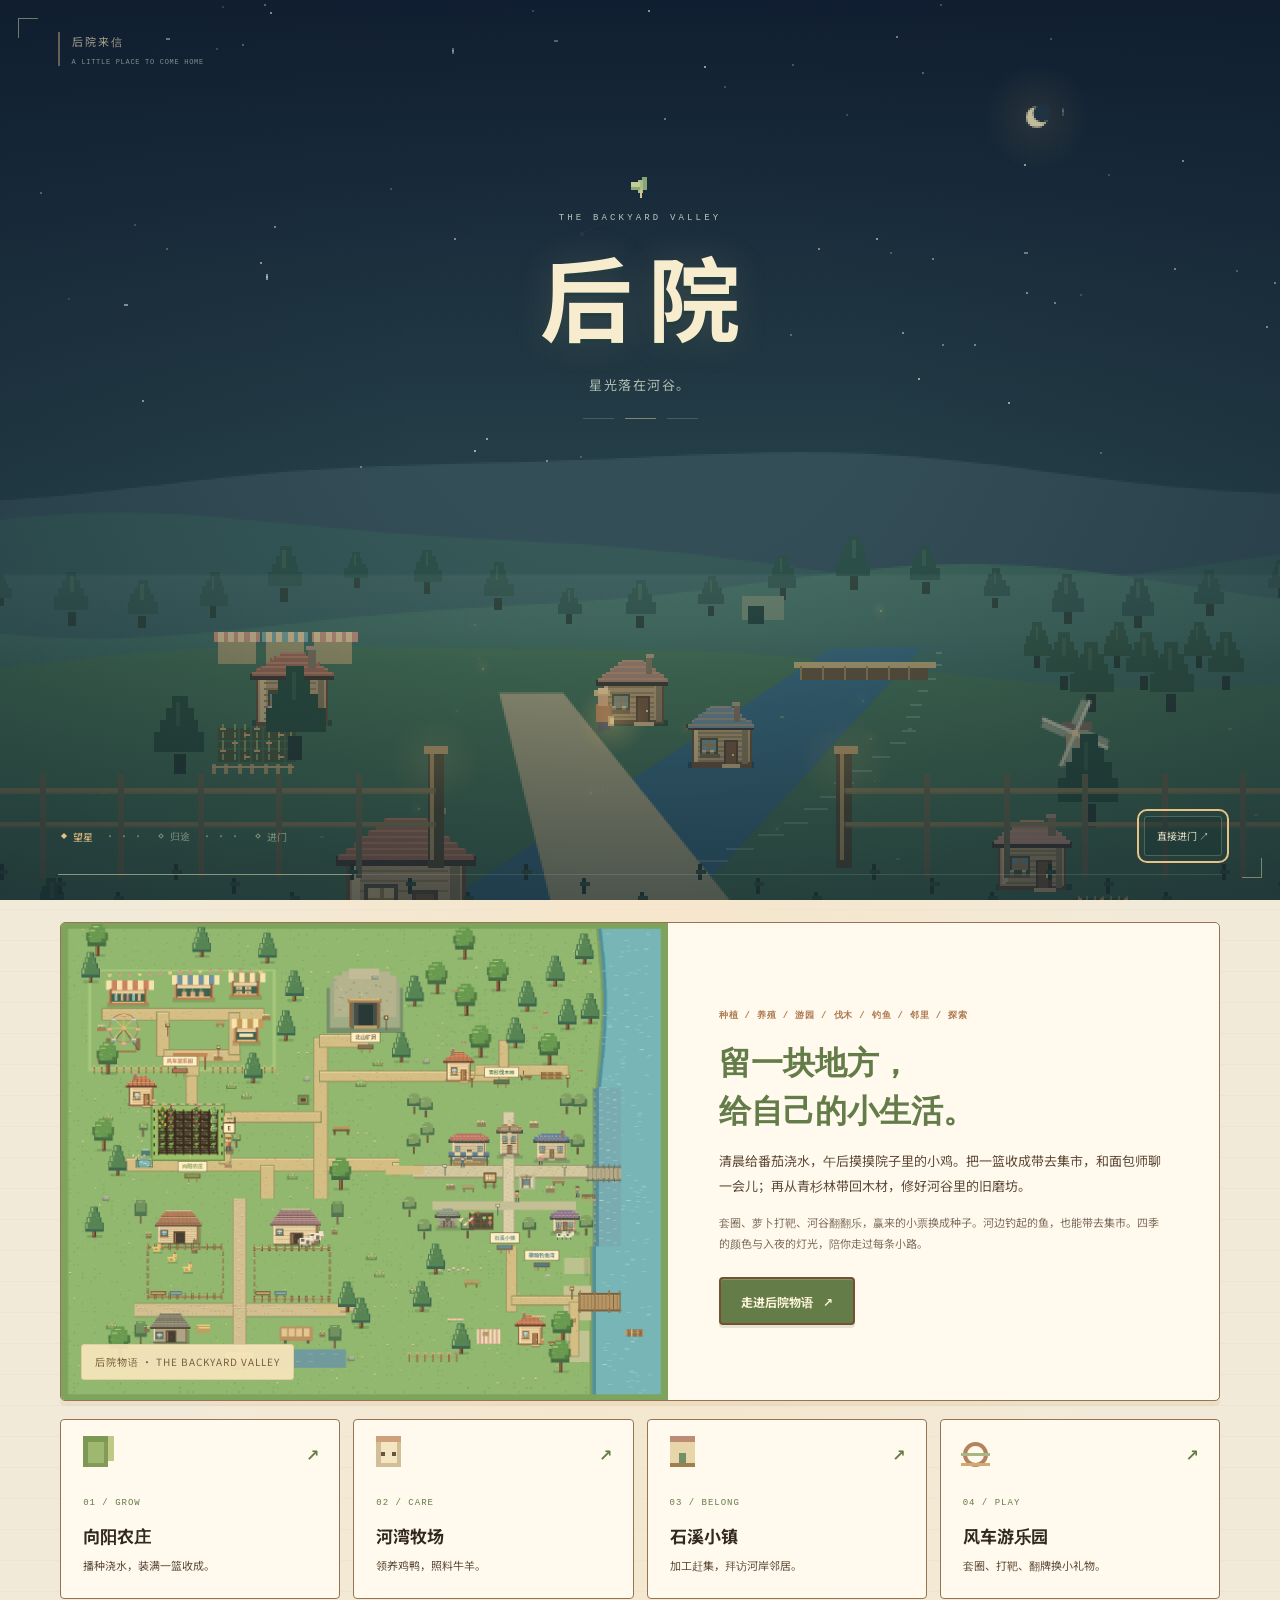
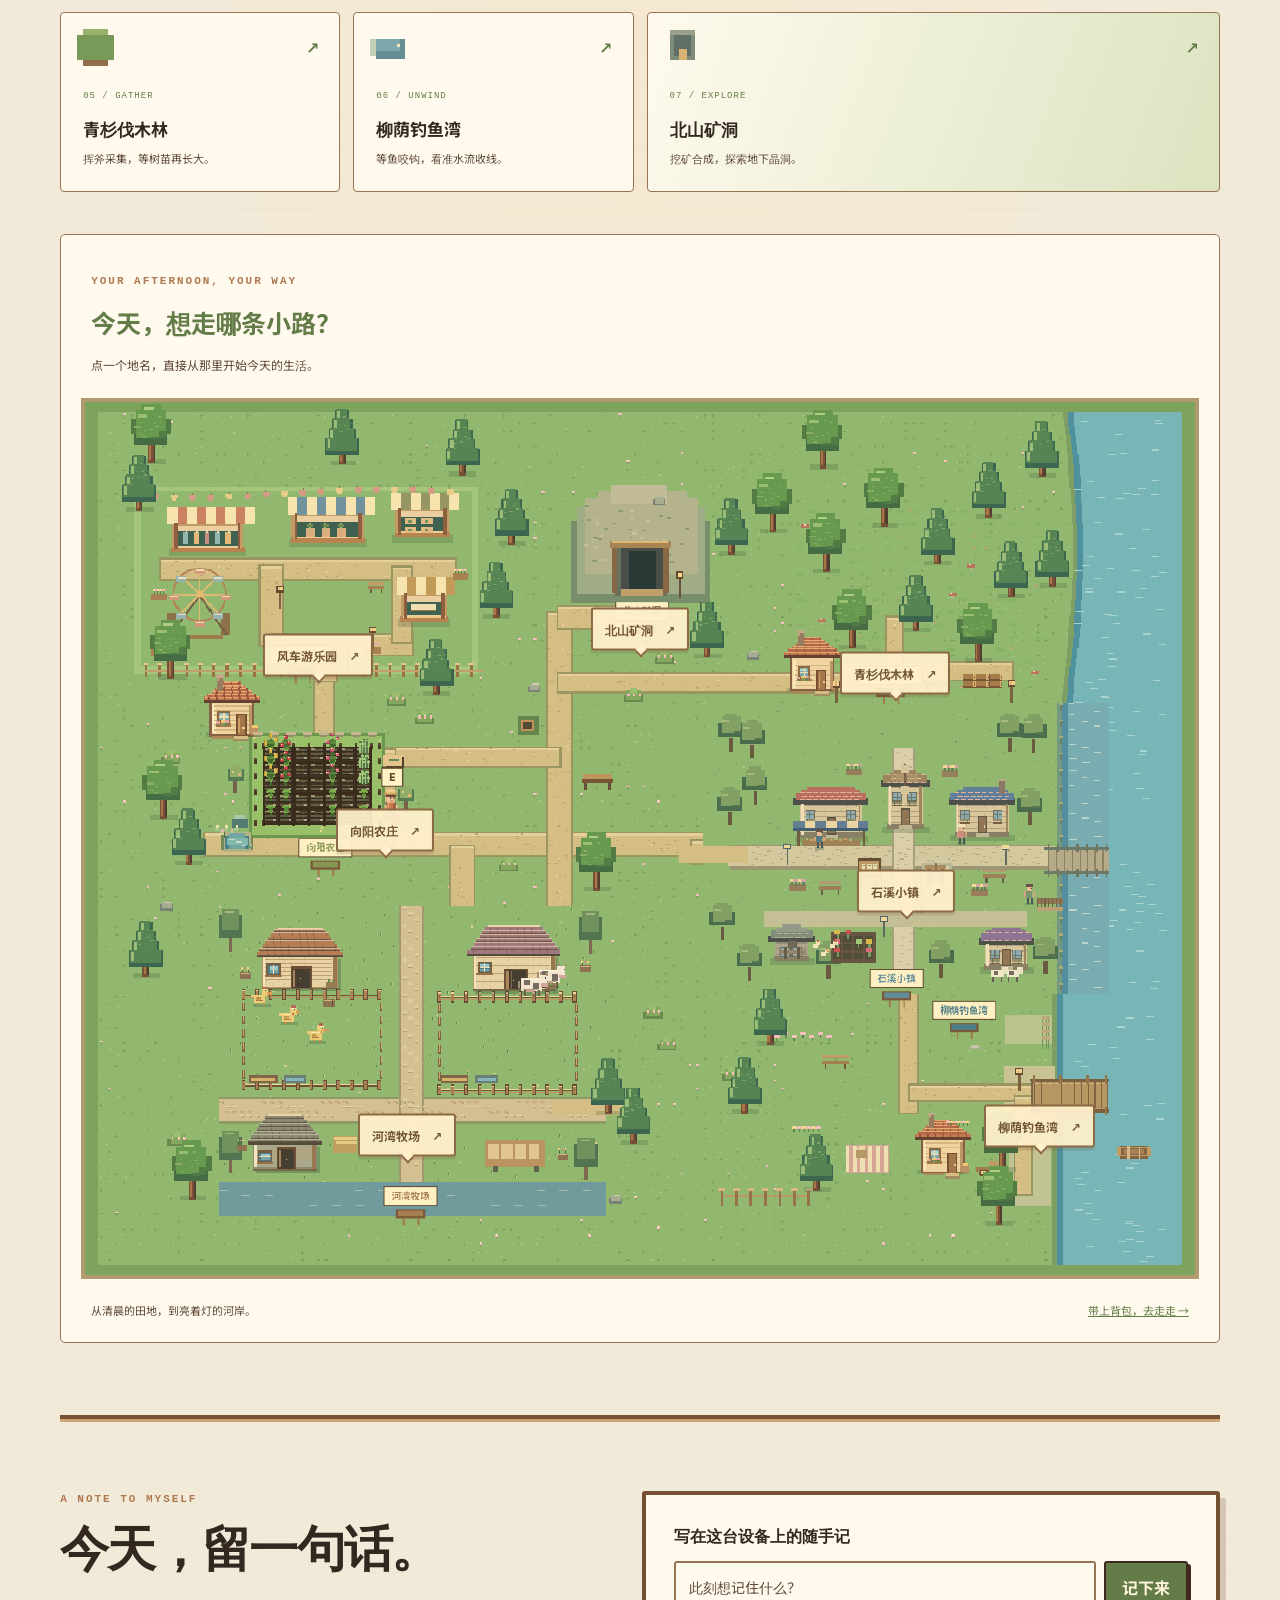
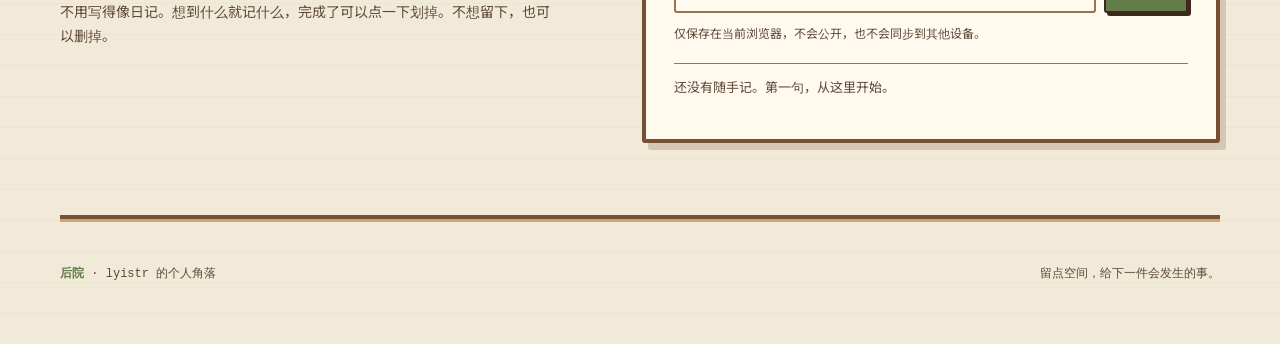
==== commit d260f62e: "fix: remove legacy scene flash and streamline world entry" ====
--- a/index.html
+++ b/index.html
@@ -18,7 +18,7 @@
 <section class="section" id="work" aria-labelledby="work-title">
 <div class="heading"><div><div class="label">ONE VALLEY, MANY LITTLE STORIES</div><h2 id="work-title">一个世界，慢慢过日子。</h2></div><p>小路连着七个地方，收获也跟着你回家。</p></div>
 <article class="valley-feature"><a class="valley-preview" href="world.html" aria-label="进入后院物语"><img src="assets/world-preview.png" alt="后院河谷的原创像素地图" width="1280" height="960" loading="lazy"><span>后院物语 · THE BACKYARD VALLEY</span></a><div class="valley-copy"><span class="label">种植 / 养殖 / 游园 / 伐木 / 钓鱼 / 邻里 / 探索</span><h3>留一块地方，<br>给自己的小生活。</h3><p>清晨给番茄浇水，午后摸摸院子里的小鸡。把一篮收成带去集市，和面包师聊一会儿；再从青杉林带回木材，修好河谷里的旧磨坊。</p><p class="valley-small">套圈、萝卜打靶、河谷翻翻乐，赢来的小票换成种子。河边钓起的鱼，也能带去集市。四季的颜色与入夜的灯光，陪你走过每条小路。</p><a class="btn btn-main" href="world.html">走进后院物语 <span aria-hidden="true">↗</span></a></div></article>
-<div class="valley-chapters"><a href="world.html?place=farm" data-place="farm"><i class="chapter-pixel pixel-farm" aria-hidden="true"></i><span>01 / GROW</span><h3>向阳农庄</h3><p>播种浇水，装满一篮收成。</p><b aria-hidden="true">↗</b></a><a href="world.html?place=ranch" data-place="ranch"><i class="chapter-pixel pixel-ranch" aria-hidden="true"></i><span>02 / CARE</span><h3>河湾牧场</h3><p>领养鸡鸭，照料牛羊。</p><b aria-hidden="true">↗</b></a><a href="world.html?place=town" data-place="town"><i class="chapter-pixel pixel-town" aria-hidden="true"></i><span>03 / BELONG</span><h3>石溪小镇</h3><p>加工赶集，拜访河岸邻居。</p><b aria-hidden="true">↗</b></a><a href="world.html?place=park" data-place="park"><i class="chapter-pixel pixel-park" aria-hidden="true"></i><span>04 / PLAY</span><h3>风车游乐园</h3><p>套圈、打靶、翻牌换小礼物。</p><b aria-hidden="true">↗</b></a><a href="world.html?place=forest" data-place="forest"><i class="chapter-pixel pixel-forest" aria-hidden="true"></i><span>05 / GATHER</span><h3>青杉伐木林</h3><p>挥斧采集，等树苗再长大。</p><b aria-hidden="true">↗</b></a><a href="world.html?place=fishing" data-place="fishing"><i class="chapter-pixel pixel-fishing" aria-hidden="true"></i><span>06 / UNWIND</span><h3>柳荫钓鱼湾</h3><p>等鱼咬钩，看准水流收线。</p><b aria-hidden="true">↗</b></a><a href="world.html?place=mine" data-place="mine"><i class="chapter-pixel pixel-mine" aria-hidden="true"></i><span>07 / EXPLORE</span><h3>北山矿洞</h3><p>挖矿合成，探索地下晶洞。</p><b aria-hidden="true">↗</b></a></div><article class="homepage-atlas"><div class="atlas-heading"><span class="label">YOUR AFTERNOON, YOUR WAY</span><h3>今天，想走哪条小路？</h3><p>点地图里的地名，沿路走过去。</p></div><div class="atlas-map"><img src="assets/world-preview.png" width="1280" height="1006" loading="lazy" alt="可选择七个区域的河谷全景地图"><a href="world.html?place=farm" class="atlas-pin" style="--x:27%;--y:49%">向阳农庄<span>↗</span></a><a href="world.html?place=ranch" class="atlas-pin" style="--x:29%;--y:84%">河湾牧场<span>↗</span></a><a href="world.html?place=town" class="atlas-pin" style="--x:74%;--y:56%">石溪小镇<span>↗</span></a><a href="world.html?place=park" class="atlas-pin" style="--x:21%;--y:29%">风车游乐园<span>↗</span></a><a href="world.html?place=forest" class="atlas-pin" style="--x:73%;--y:31%">青杉伐木林<span>↗</span></a><a href="world.html?place=fishing" class="atlas-pin" style="--x:86%;--y:83%">柳荫钓鱼湾<span>↗</span></a><a href="world.html?place=mine" class="atlas-pin" style="--x:50%;--y:26%">北山矿洞<span>↗</span></a></div><div class="atlas-caption"><span>从清晨的田地，到亮着灯的河岸。</span><a href="world.html">带上背包，去走走 →</a></div></article>
+<div class="valley-chapters"><a href="world.html?place=farm" data-place="farm"><i class="chapter-pixel pixel-farm" aria-hidden="true"></i><span>01 / GROW</span><h3>向阳农庄</h3><p>播种浇水，装满一篮收成。</p><b aria-hidden="true">↗</b></a><a href="world.html?place=ranch" data-place="ranch"><i class="chapter-pixel pixel-ranch" aria-hidden="true"></i><span>02 / CARE</span><h3>河湾牧场</h3><p>领养鸡鸭，照料牛羊。</p><b aria-hidden="true">↗</b></a><a href="world.html?place=town" data-place="town"><i class="chapter-pixel pixel-town" aria-hidden="true"></i><span>03 / BELONG</span><h3>石溪小镇</h3><p>加工赶集，拜访河岸邻居。</p><b aria-hidden="true">↗</b></a><a href="world.html?place=park" data-place="park"><i class="chapter-pixel pixel-park" aria-hidden="true"></i><span>04 / PLAY</span><h3>风车游乐园</h3><p>套圈、打靶、翻牌换小礼物。</p><b aria-hidden="true">↗</b></a><a href="world.html?place=forest" data-place="forest"><i class="chapter-pixel pixel-forest" aria-hidden="true"></i><span>05 / GATHER</span><h3>青杉伐木林</h3><p>挥斧采集，等树苗再长大。</p><b aria-hidden="true">↗</b></a><a href="world.html?place=fishing" data-place="fishing"><i class="chapter-pixel pixel-fishing" aria-hidden="true"></i><span>06 / UNWIND</span><h3>柳荫钓鱼湾</h3><p>等鱼咬钩，看准水流收线。</p><b aria-hidden="true">↗</b></a><a href="world.html?place=mine" data-place="mine"><i class="chapter-pixel pixel-mine" aria-hidden="true"></i><span>07 / EXPLORE</span><h3>北山矿洞</h3><p>挖矿合成，探索地下晶洞。</p><b aria-hidden="true">↗</b></a></div><article class="homepage-atlas"><div class="atlas-heading"><span class="label">YOUR AFTERNOON, YOUR WAY</span><h3>今天，想走哪条小路？</h3><p>点一个地名，直接从那里开始今天的生活。</p></div><div class="atlas-map"><img src="assets/world-preview.png" width="1280" height="1006" loading="lazy" alt="可选择七个区域的河谷全景地图"><a href="world.html?place=farm" class="atlas-pin" style="--x:27%;--y:49%">向阳农庄<span>↗</span></a><a href="world.html?place=ranch" class="atlas-pin" style="--x:29%;--y:84%">河湾牧场<span>↗</span></a><a href="world.html?place=town" class="atlas-pin" style="--x:74%;--y:56%">石溪小镇<span>↗</span></a><a href="world.html?place=park" class="atlas-pin" style="--x:21%;--y:29%">风车游乐园<span>↗</span></a><a href="world.html?place=forest" class="atlas-pin" style="--x:73%;--y:31%">青杉伐木林<span>↗</span></a><a href="world.html?place=fishing" class="atlas-pin" style="--x:86%;--y:83%">柳荫钓鱼湾<span>↗</span></a><a href="world.html?place=mine" class="atlas-pin" style="--x:50%;--y:26%">北山矿洞<span>↗</span></a></div><div class="atlas-caption"><span>从清晨的田地，到亮着灯的河岸。</span><a href="world.html">带上背包，去走走 →</a></div></article>
 </section>
 <section class="section notes" id="notes" aria-labelledby="notes-title"><div><div class="label">A NOTE TO MYSELF</div><h2 id="notes-title">今天，留一句话。</h2><p>不用写得像日记。想到什么就记什么，完成了可以点一下划掉。不想留下，也可以删掉。</p></div><div class="note-card"><label for="capIn">写在这台设备上的随手记</label><form id="noteForm" class="note-form"><input id="capIn" name="note" maxlength="80" autocomplete="off" placeholder="此刻想记住什么？" aria-label="随手记内容"><button type="submit">记下来</button></form><p class="privacy">仅保存在当前浏览器，不会公开，也不会同步到其他设备。</p><ul class="note-list" id="capList" aria-live="polite"></ul></div></section>
 </main><footer class="end"><span><b>后院</b> · lyistr 的个人角落</span><span>留点空间，给下一件会发生的事。</span></footer></div>
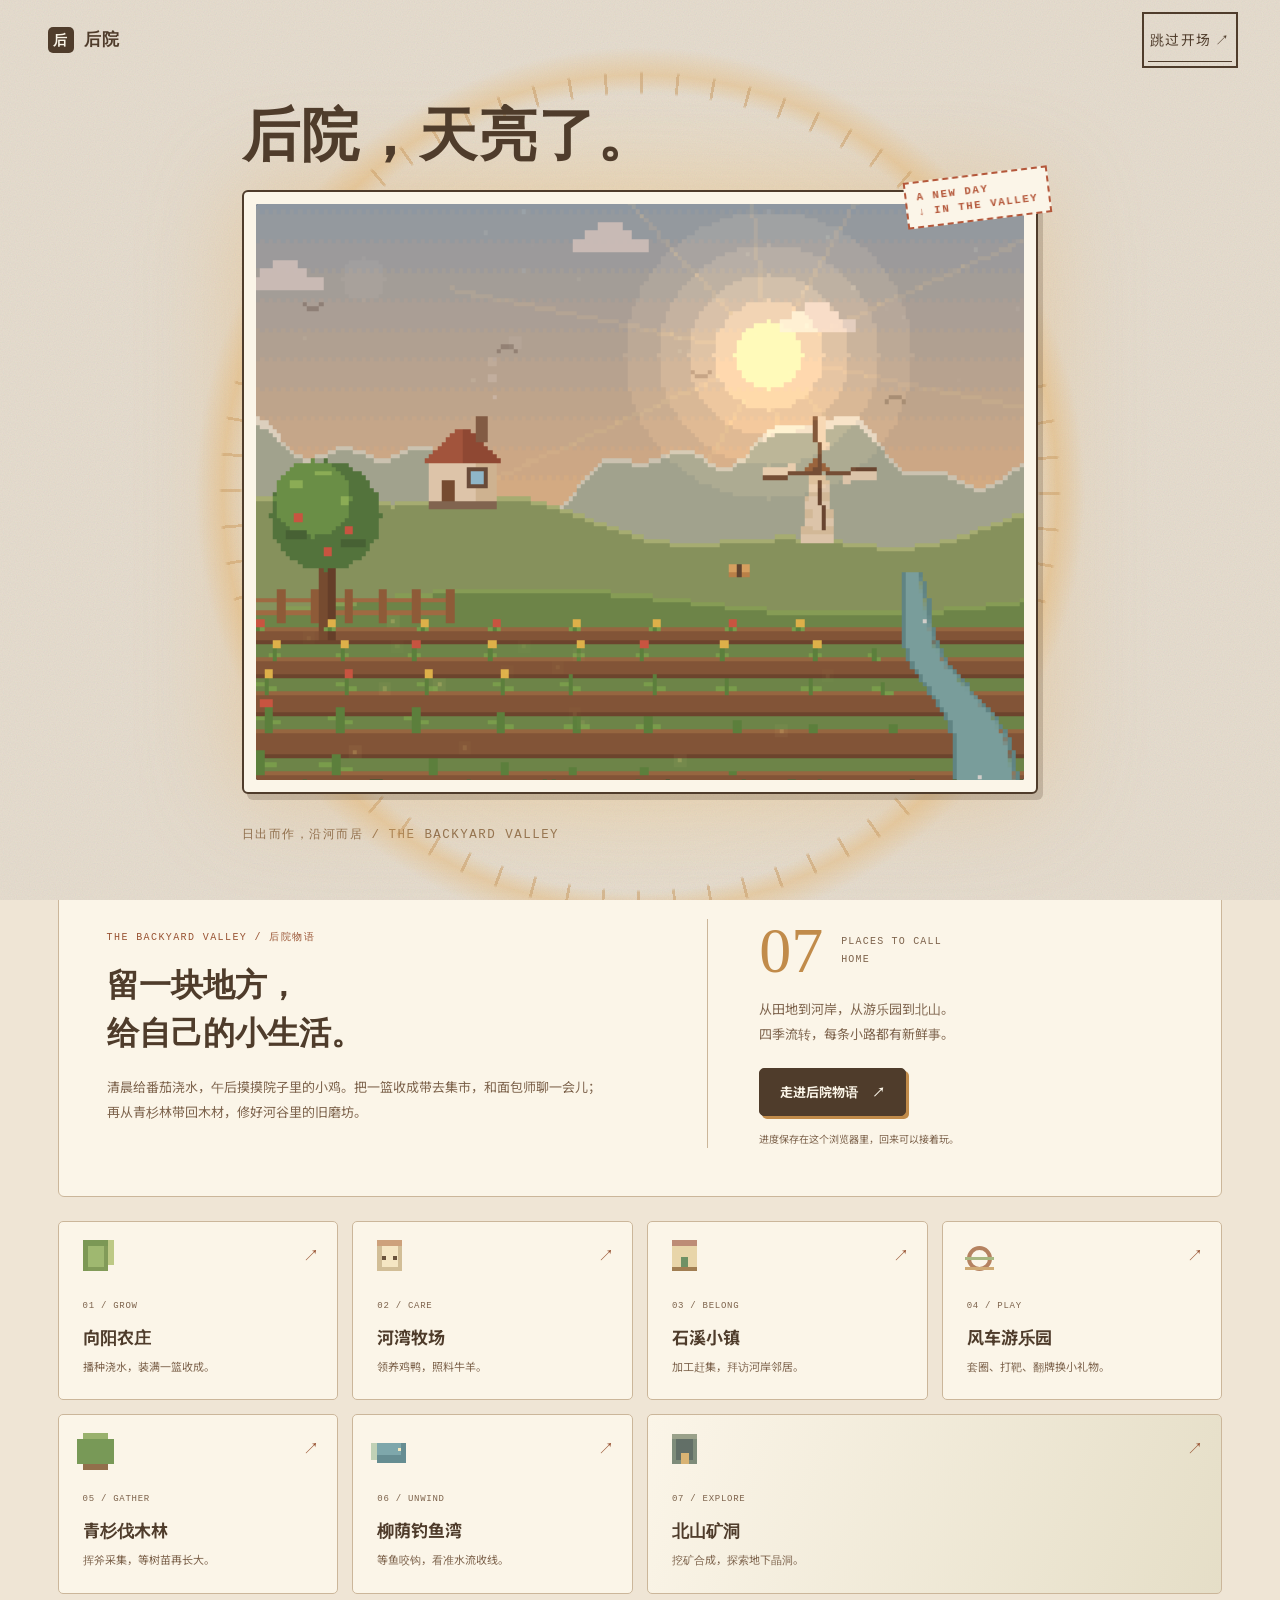
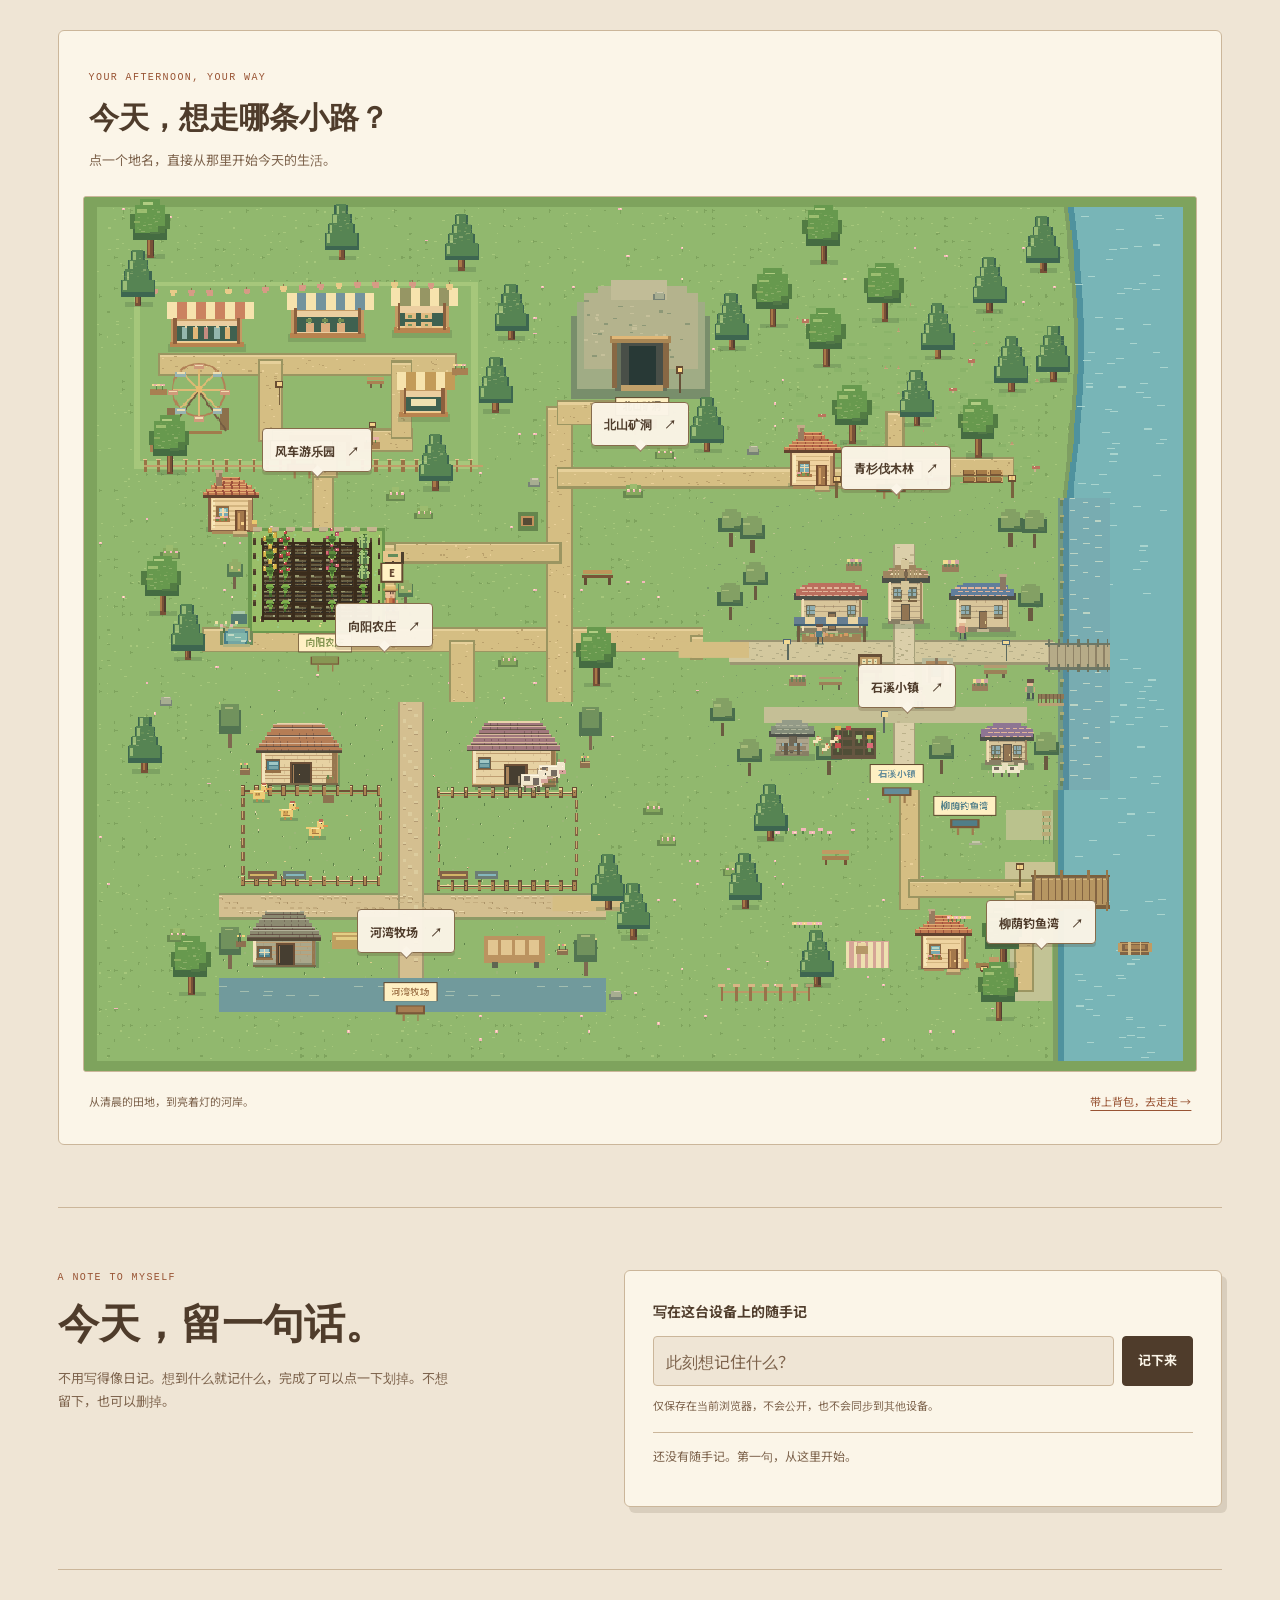
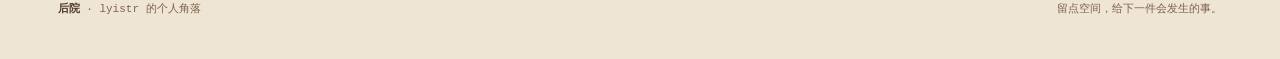
==== commit fe64f82f: "feat: add sunrise opening and responsive paper homepage" ====
--- a/index.html
+++ b/index.html
@@ -12,29 +12,46 @@
 </head>
 <body>
 <div class="site">
-<header class="top"><a class="mark" href="#top" aria-label="后院，返回顶部"><span class="mark-icon" aria-hidden="true"><span>后</span></span>后院</a><nav class="nav" aria-label="站点导航"><a href="#work">作品</a><a href="#notes">随手记</a><a href="world.html">去河谷</a></nav><button class="mode" id="themeBtn" type="button" aria-label="切换明暗主题">夜间模式</button><button class="mode replay-opening" id="replayOpening" type="button">重看开场 ↗</button></header>
+<header class="top">
+  <a class="mark" href="#top" aria-label="后院，返回顶部"><span class="mark-icon" aria-hidden="true">后</span>后院</a>
+  <nav class="nav" aria-label="站点导航"><a href="#work">河谷生活</a><a href="#notes">随手记</a><a href="world.html">去河谷 ↗</a></nav>
+  <div class="top-tools"><button class="mode" id="themeBtn" type="button" aria-label="切换明暗主题">夜间模式</button><button class="mode replay-opening" id="replayOpening" type="button" hidden>重看开场 ↗</button></div>
+</header>
 <main id="top">
-<section class="hero" aria-labelledby="hero-title"><span class="yard-insect yard-insect--butterfly" aria-hidden="true"><svg viewBox="0 0 32 32" xmlns="http://www.w3.org/2000/svg"><path class="wing-left" d="M15 14C8 3 2 4 4 12c-5 2-2 9 11 5Z" fill="#c18b4a" stroke="#654835" stroke-width="1.2"/><path class="wing-right" d="M17 14C24 3 30 4 28 12c5 2 2 9-11 5Z" fill="#e6b267" stroke="#654835" stroke-width="1.2"/><path d="M16 11v11m-1-10-3-4m5 4 3-4" stroke="#4f3c2b" stroke-width="2" stroke-linecap="round"/></svg></span><div class="hero-text"><div class="eyebrow">LYISTR / A LITTLE LIFE IN THE VALLEY</div><h1 id="hero-title">把日子，种在<br><em>河谷里。</em></h1><p class="lead">这里是 lyistr 的后院。一张地图，七种小日子。种菜、养小伙伴、去森林挥斧，沿着河岸，把今天过得慢一点。</p><p class="intro">午后去游乐园玩两局，傍晚在柳树下等鱼咬钩。等天色暗下来，再带一盏灯，去北山看看。</p><div class="actions"><a class="btn btn-main" href="world.html">开启河谷生活 <span aria-hidden="true">↗</span></a><a class="btn btn-ghost" href="#work">看看这里有什么 ↓</a></div></div><div class="postcard" aria-label="后院物语：一座可以生活的像素河谷"><div class="stamp">A NEW DAY<br>↓ IN THE VALLEY</div><img src="assets/world-preview.png" alt="后院物语的大世界：农庄、牧场、小镇、游乐园、伐木林、钓鱼湾和矿洞" width="1280" height="960"><div class="caption">日出而作，沿河而居 / THE BACKYARD VALLEY</div></div></section>
+<section class="hero" aria-labelledby="hero-title">
+  <span class="yard-insect yard-insect--butterfly" aria-hidden="true"><svg viewBox="0 0 32 32" xmlns="http://www.w3.org/2000/svg"><path class="wing-left" d="M15 14C8 3 2 4 4 12c-5 2-2 9 11 5Z" fill="#c18b4a" stroke="#654835" stroke-width="1.2"/><path class="wing-right" d="M17 14C24 3 30 4 28 12c5 2 2 9-11 5Z" fill="#e6b267" stroke="#654835" stroke-width="1.2"/><path d="M16 11v11m-1-10-3-4m5 4 3-4" stroke="#4f3c2b" stroke-width="2" stroke-linecap="round"/></svg></span>
+  <div class="hero-heading"><div class="eyebrow">LYISTR / A NEW DAY IN THE VALLEY</div><h1 id="hero-title">把日子，种在<br><em>河谷里。</em></h1></div>
+  <div class="hero-copy"><p class="lead">这里是 lyistr 的后院。种菜、照料小伙伴，或只是沿着小河走走，把今天过得慢一点。</p><p class="intro">一张地图，七种小日子。随时回来，接着生活。</p><div class="actions"><a class="btn btn-main" href="world.html">开启河谷生活 <span aria-hidden="true">↗</span></a><a class="btn btn-ghost" href="#work">沿着小路看看 ↓</a></div></div>
+  <div class="hero-art">
+    <figure class="postcard" aria-label="后院，天亮了：像素河谷的清晨"><div class="postcard-view"><img class="postcard-fallback" src="assets/world-preview.png" alt="农舍、田地与沿河而居的像素河谷" width="1280" height="1006"><canvas id="postcardScene" width="192" height="144" aria-hidden="true" hidden></canvas></div><span class="stamp" aria-hidden="true">A NEW DAY<br>↓ IN THE VALLEY</span></figure>
+    <p class="postcard-caption"><span>日出而作，沿河而居</span><span>THE BACKYARD VALLEY</span></p>
+  </div>
+</section>
 <section class="section" id="work" aria-labelledby="work-title">
 <div class="heading"><div><div class="label">ONE VALLEY, MANY LITTLE STORIES</div><h2 id="work-title">一个世界，慢慢过日子。</h2></div><p>小路连着七个地方，收获也跟着你回家。</p></div>
-<article class="valley-feature"><a class="valley-preview" href="world.html" aria-label="进入后院物语"><img src="assets/world-preview.png" alt="后院河谷的原创像素地图" width="1280" height="960" loading="lazy"><span>后院物语 · THE BACKYARD VALLEY</span></a><div class="valley-copy"><span class="label">种植 / 养殖 / 游园 / 伐木 / 钓鱼 / 邻里 / 探索</span><h3>留一块地方，<br>给自己的小生活。</h3><p>清晨给番茄浇水，午后摸摸院子里的小鸡。把一篮收成带去集市，和面包师聊一会儿；再从青杉林带回木材，修好河谷里的旧磨坊。</p><p class="valley-small">套圈、萝卜打靶、河谷翻翻乐，赢来的小票换成种子。河边钓起的鱼，也能带去集市。四季的颜色与入夜的灯光，陪你走过每条小路。</p><a class="btn btn-main" href="world.html">走进后院物语 <span aria-hidden="true">↗</span></a></div></article>
+<article class="valley-feature">
+  <div class="valley-copy"><span class="label">THE BACKYARD VALLEY / 后院物语</span><h3>留一块地方，<br>给自己的小生活。</h3><p>清晨给番茄浇水，午后摸摸院子里的小鸡。把一篮收成带去集市，和面包师聊一会儿；再从青杉林带回木材，修好河谷里的旧磨坊。</p></div>
+  <div class="valley-invitation"><span class="valley-count" aria-hidden="true">07<span>PLACES TO CALL HOME</span></span><p>从田地到河岸，从游乐园到北山。<br>四季流转，每条小路都有新鲜事。</p><a class="btn btn-main" href="world.html">走进后院物语 <span aria-hidden="true">↗</span></a><span class="valley-save">进度保存在这个浏览器里，回来可以接着玩。</span></div>
+</article>
 <div class="valley-chapters"><a href="world.html?place=farm" data-place="farm"><i class="chapter-pixel pixel-farm" aria-hidden="true"></i><span>01 / GROW</span><h3>向阳农庄</h3><p>播种浇水，装满一篮收成。</p><b aria-hidden="true">↗</b></a><a href="world.html?place=ranch" data-place="ranch"><i class="chapter-pixel pixel-ranch" aria-hidden="true"></i><span>02 / CARE</span><h3>河湾牧场</h3><p>领养鸡鸭，照料牛羊。</p><b aria-hidden="true">↗</b></a><a href="world.html?place=town" data-place="town"><i class="chapter-pixel pixel-town" aria-hidden="true"></i><span>03 / BELONG</span><h3>石溪小镇</h3><p>加工赶集，拜访河岸邻居。</p><b aria-hidden="true">↗</b></a><a href="world.html?place=park" data-place="park"><i class="chapter-pixel pixel-park" aria-hidden="true"></i><span>04 / PLAY</span><h3>风车游乐园</h3><p>套圈、打靶、翻牌换小礼物。</p><b aria-hidden="true">↗</b></a><a href="world.html?place=forest" data-place="forest"><i class="chapter-pixel pixel-forest" aria-hidden="true"></i><span>05 / GATHER</span><h3>青杉伐木林</h3><p>挥斧采集，等树苗再长大。</p><b aria-hidden="true">↗</b></a><a href="world.html?place=fishing" data-place="fishing"><i class="chapter-pixel pixel-fishing" aria-hidden="true"></i><span>06 / UNWIND</span><h3>柳荫钓鱼湾</h3><p>等鱼咬钩，看准水流收线。</p><b aria-hidden="true">↗</b></a><a href="world.html?place=mine" data-place="mine"><i class="chapter-pixel pixel-mine" aria-hidden="true"></i><span>07 / EXPLORE</span><h3>北山矿洞</h3><p>挖矿合成，探索地下晶洞。</p><b aria-hidden="true">↗</b></a></div><article class="homepage-atlas"><div class="atlas-heading"><span class="label">YOUR AFTERNOON, YOUR WAY</span><h3>今天，想走哪条小路？</h3><p>点一个地名，直接从那里开始今天的生活。</p></div><div class="atlas-map"><img src="assets/world-preview.png" width="1280" height="1006" loading="lazy" alt="可选择七个区域的河谷全景地图"><a href="world.html?place=farm" class="atlas-pin" style="--x:27%;--y:49%">向阳农庄<span>↗</span></a><a href="world.html?place=ranch" class="atlas-pin" style="--x:29%;--y:84%">河湾牧场<span>↗</span></a><a href="world.html?place=town" class="atlas-pin" style="--x:74%;--y:56%">石溪小镇<span>↗</span></a><a href="world.html?place=park" class="atlas-pin" style="--x:21%;--y:29%">风车游乐园<span>↗</span></a><a href="world.html?place=forest" class="atlas-pin" style="--x:73%;--y:31%">青杉伐木林<span>↗</span></a><a href="world.html?place=fishing" class="atlas-pin" style="--x:86%;--y:83%">柳荫钓鱼湾<span>↗</span></a><a href="world.html?place=mine" class="atlas-pin" style="--x:50%;--y:26%">北山矿洞<span>↗</span></a></div><div class="atlas-caption"><span>从清晨的田地，到亮着灯的河岸。</span><a href="world.html">带上背包，去走走 →</a></div></article>
 </section>
 <section class="section notes" id="notes" aria-labelledby="notes-title"><div><div class="label">A NOTE TO MYSELF</div><h2 id="notes-title">今天，留一句话。</h2><p>不用写得像日记。想到什么就记什么，完成了可以点一下划掉。不想留下，也可以删掉。</p></div><div class="note-card"><label for="capIn">写在这台设备上的随手记</label><form id="noteForm" class="note-form"><input id="capIn" name="note" maxlength="80" autocomplete="off" placeholder="此刻想记住什么？" aria-label="随手记内容"><button type="submit">记下来</button></form><p class="privacy">仅保存在当前浏览器，不会公开，也不会同步到其他设备。</p><ul class="note-list" id="capList" aria-live="polite"></ul></div></section>
 </main><footer class="end"><span><b>后院</b> · lyistr 的个人角落</span><span>留点空间，给下一件会发生的事。</span></footer></div>
-<section class="opening" id="opening" aria-hidden="true" role="dialog" aria-modal="true" aria-labelledby="openingTitle">
-  <div class="opening-screen">
-    <div class="opening-fallback" aria-hidden="true"></div>
-    <canvas id="openingValley" aria-hidden="true"></canvas>
-    <div class="opening-shade" aria-hidden="true"></div>
-    <div class="opening-postmark" aria-hidden="true"><span>后院来信</span><small>A LITTLE PLACE TO COME HOME</small></div>
-    <div class="opening-heading"><span class="opening-leaf" aria-hidden="true"></span><p class="opening-eyebrow">THE BACKYARD VALLEY</p><h2 id="openingTitle">后院</h2><p class="opening-caption" id="openingCaption">星光落在河谷。</p><span class="opening-rule" aria-hidden="true"></span></div>
-    <div class="opening-invitation" id="openingInvitation" inert aria-hidden="true"><p>每一盏灯，都有一个小故事。</p><button id="openingEnter" type="button">推开木门，回到后院 <span aria-hidden="true">→</span></button></div>
-  </div>
-  <div class="opening-doors" aria-hidden="true"><div class="opening-door opening-door--left"><i class="door-brace"></i><i class="door-handle"></i></div><div class="opening-door opening-door--right"><i class="door-brace"></i><i class="door-handle"></i></div></div>
-  <div class="opening-corner opening-corner--top" aria-hidden="true"></div><div class="opening-corner opening-corner--bottom" aria-hidden="true"></div>
-  <footer class="opening-footer"><nav class="opening-stops" aria-label="归家小径"><button type="button" data-opening-stop="0" aria-current="step"><i></i>望星</button><span aria-hidden="true">···</span><button type="button" data-opening-stop="1"><i></i>归途</button><span aria-hidden="true">···</span><button type="button" data-opening-stop="2"><i></i>进门</button></nav><button class="opening-skip" id="openingSkip" type="button">直接进门 ↗</button></footer>
-  <div class="opening-progress" aria-hidden="true"><span></span></div>
+<section class="op" id="opening" role="dialog" aria-modal="true" aria-labelledby="opTitle"
+         data-target=".postcard" data-page=".site" data-remember="session" aria-hidden="true" hidden>
+  <div class="op-bg" aria-hidden="true"></div><div class="op-grain" aria-hidden="true"></div>
+  <header class="op-bar"><span class="op-mark"><i>后</i>后院</span><button class="op-skip" type="button">跳过开场 ↗</button></header>
+  <div class="op-stage"><div class="op-inner">
+    <h2 class="op-title" id="opTitle" aria-label="后院，天亮了。"><span data-split aria-hidden="true">后院，天亮了。</span></h2>
+    <div class="op-cardwrap">
+      <div class="op-halo" aria-hidden="true"></div>
+      <figure class="op-card">
+        <div class="op-view"><img class="op-fallback" src="assets/world-preview.png" width="1280" height="1006" alt="" hidden><canvas class="op-canvas" width="192" height="144" aria-hidden="true"></canvas></div>
+        <span class="op-stamp" aria-hidden="true">A NEW DAY<br>&darr; IN THE VALLEY</span>
+      </figure>
+    </div>
+    <div class="op-foot"><p class="op-caption"><span>日出而作，沿河而居</span><span class="op-caption-divider" aria-hidden="true">/</span><span>THE BACKYARD VALLEY</span></p><button class="op-enter" type="button">进去看看 ↗</button></div>
+  </div></div>
 </section>
 <script src="assets/js/site.js"></script>
 <script src="assets/js/opening.js"></script>
--- a/assets/css/site.css
+++ b/assets/css/site.css
@@ -1,37 +1,184 @@
-:root{--paper:#efe5d5;--sheet:#fff9ed;--ink:#332820;--muted:#5e4938;--line:#977253;--accent:#854329;--mint:#e8caa2;--sun:#a34d2e;--deep:#2d241b;--soft:#ead7b9;--wood:#755033;--wood-dark:#3d281b;--edge:#cda474;--sky:#f4dfbc;--shadow:6px 7px 0 #6e492d38;--display:"Noto Serif CJK SC","Source Han Serif SC","Songti SC",serif;--body:system-ui,-apple-system,"Noto Sans CJK SC","PingFang SC","Microsoft YaHei",sans-serif;--mono:ui-monospace,SFMono-Regular,Consolas,monospace}
-[data-theme=dark]{--paper:#241e1d;--sheet:#342c25;--ink:#f2dfbc;--muted:#d5bb95;--line:#9d7850;--accent:#a4cf8c;--mint:#405936;--sun:#efa374;--deep:#151712;--soft:#453a2e;--wood:#665035;--wood-dark:#302418;--edge:#a98756;--sky:#364b47;--shadow:6px 7px 0 #0d0d0c80}
-*{box-sizing:border-box}html{scroll-behavior:smooth}body{margin:0;background:radial-gradient(ellipse at 50% -14%,var(--sky),transparent 70%),repeating-linear-gradient(0deg,transparent 0 30px,#7552270a 30px 31px),var(--paper);color:var(--ink);font:16px/1.75 var(--body);transition:background-color .25s,color .25s}button,input,a{font:inherit}button{cursor:pointer}a{color:inherit}a:focus-visible,button:focus-visible,input:focus-visible{outline:3px solid var(--sun);outline-offset:4px}::selection{background:var(--mint);color:var(--deep)}
-.site{max-width:1380px;margin:auto;padding:0 clamp(18px,4.7vw,76px)}.top{min-height:82px;display:flex;align-items:center;gap:30px;border-bottom:1px solid var(--line)}.mark{display:flex;align-items:center;gap:12px;text-decoration:none;white-space:nowrap;font:700 20px var(--display)}.mark-icon{width:30px;height:30px;display:grid;place-items:center;background:var(--accent);color:var(--sheet);font:700 22px var(--display);border-radius:7px 7px 11px 7px;transform:rotate(-5deg)}.mark-icon span{transform:rotate(5deg)}.nav{display:flex;gap:clamp(12px,2.5vw,34px);margin-left:auto}.nav a{font-size:13px;font-weight:700;text-decoration:none;color:var(--muted)}.nav a:hover{color:var(--accent)}.mode{background:transparent;border:1px solid var(--line);border-radius:100px;color:var(--ink);padding:6px 15px;font-size:12px;white-space:nowrap}.mode:hover{background:var(--soft)}
-.hero{display:grid;grid-template-columns:minmax(0,1fr) minmax(320px,.88fr);gap:clamp(32px,6vw,92px);align-items:center;padding:clamp(58px,8vw,118px) 0 clamp(56px,7vw,92px)}.eyebrow,.label{font:700 11px/1.5 var(--mono);letter-spacing:.18em;color:var(--accent)}.eyebrow{display:flex;align-items:center;gap:10px}.eyebrow:before{content:"";width:25px;height:2px;background:var(--sun)}h1,h2,h3,p{margin:0}h1{font:700 clamp(49px,6.5vw,92px)/1.15 var(--display);letter-spacing:-.055em;margin:23px 0}.hero h1 em{font-style:normal;color:var(--accent)}.lead{font-size:clamp(17px,1.6vw,21px);line-height:1.85;max-width:30em}.intro{font-size:14px;color:var(--muted);margin-top:14px;max-width:34em}.actions{display:flex;flex-wrap:wrap;gap:12px;margin-top:32px}.btn{display:inline-flex;align-items:center;justify-content:center;gap:10px;min-height:48px;border-radius:7px;padding:10px 20px;text-decoration:none;font-size:14px;font-weight:700;transition:transform .2s,background .2s}.btn:hover{transform:translateY(-3px)}.btn-main{background:var(--accent);color:var(--sheet)}.btn-main:hover{background:var(--ink)}.btn-ghost{border:1px solid var(--line);color:var(--ink)}.btn-ghost:hover{background:var(--soft)}
-.postcard{position:relative;background:#152b37;border:9px solid var(--sheet);box-shadow:var(--shadow);border-radius:5px;transform:rotate(1.5deg);overflow:hidden}.postcard:before{content:"";position:absolute;inset:0;z-index:2;pointer-events:none;border:1px solid #ffffff20}.postcard img{width:100%;aspect-ratio:1.35;display:block;object-fit:cover;image-rendering:pixelated}.postcard .caption{position:absolute;inset:auto 0 0;background:linear-gradient(transparent,#0e2028dc);color:#f3f6ef;font:12px var(--mono);padding:35px 18px 16px;letter-spacing:.06em}.stamp{position:absolute;right:-15px;top:-20px;z-index:3;background:#dfaa6c;color:#21382e;padding:13px 16px;transform:rotate(9deg);font:700 11px var(--mono);box-shadow:4px 5px 0 #10232e55}.grain{display:block;margin-top:9px;color:var(--muted);font:11px var(--mono)}
-.section{padding:70px 0;border-top:1px solid var(--line)}.heading{display:flex;justify-content:space-between;align-items:end;gap:20px;margin-bottom:30px}.heading h2{font:700 clamp(29px,3.3vw,44px)/1.28 var(--display);letter-spacing:-.045em;margin-top:7px}.heading p{font-size:13px;color:var(--muted);max-width:26em}.projects{display:grid;grid-template-columns:1.4fr 1fr;gap:18px}.project{border:1px solid var(--line);border-radius:8px;overflow:hidden;background:var(--sheet);display:flex;flex-direction:column;transition:transform .2s,box-shadow .2s}.project:hover{transform:translateY(-4px);box-shadow:var(--shadow)}.project-art{height:clamp(210px,28vw,370px);position:relative;overflow:hidden;background:#183344}.project-art img{width:100%;height:100%;object-fit:cover;display:block;image-rendering:pixelated}.farm-art{background:radial-gradient(circle at 67% 12%,#e5b775 0 3%,transparent 3.2%),linear-gradient(#567d8d 0 48%,#789665 48% 58%,#554b40 58%);display:grid;place-items:center;overflow:hidden}.farm-art img{width:100%;height:100%;object-fit:cover;filter:saturate(.9)}.art-corner{position:absolute;top:16px;left:16px;padding:5px 11px;border:1px solid #f4f8e988;color:#f5f6e9;background:#132c37b9;font:11px var(--mono)}.project-copy{padding:24px 27px 29px;flex:1;display:flex;flex-direction:column}.project-copy h3{font:700 clamp(24px,2.5vw,32px) var(--display);margin:9px 0}.project-copy p{font-size:14px;color:var(--muted);max-width:40em}.project-link{color:var(--accent);font-size:14px;font-weight:700;text-decoration:none;margin-top:24px;align-self:start;border-bottom:1px solid currentColor}.project-link:hover{color:var(--sun)}
-.notes{display:grid;grid-template-columns:.92fr 1.08fr;gap:clamp(32px,7vw,112px);align-items:start}.notes h2{font:700 clamp(32px,3.8vw,51px)/1.3 var(--display);margin:12px 0 16px;letter-spacing:-.04em}.notes p{color:var(--muted);font-size:14px;max-width:35em}.note-card{background:var(--sheet);border:1px solid var(--line);border-radius:8px;padding:26px;box-shadow:var(--shadow)}.note-card label{display:block;font-weight:700;font-size:14px;margin-bottom:10px}.note-form{display:flex;gap:8px}.note-form input{min-width:0;flex:1;border:1px solid var(--line);border-radius:5px;background:var(--paper);color:var(--ink);padding:11px 13px;font-size:14px}.note-form input::placeholder{color:var(--muted)}.note-form button{border:0;border-radius:5px;padding:10px 16px;background:var(--accent);color:var(--sheet);font-weight:700;white-space:nowrap}.note-form button:hover{filter:brightness(1.15)}.privacy{font-size:12px!important;margin-top:9px}.note-list{list-style:none;margin:20px 0 0;padding:0}.note-list li{display:flex;align-items:start;gap:12px;border-top:1px solid var(--line);padding:12px 0;font-size:13px}.note-list li:first-child{border-top:1px solid var(--line)}.note-list .text{flex:1;word-break:break-word;white-space:pre-wrap;text-align:left;background:none;border:0;color:var(--ink);padding:0;cursor:pointer}.note-list .done{text-decoration:line-through;color:var(--muted)}.note-list .time{color:var(--muted);font:11px var(--mono);padding-top:3px;white-space:nowrap}.note-list .delete{color:var(--muted);background:none;border:0;padding:0 2px;line-height:1.3}.note-list .delete:hover{color:var(--sun)}.empty{color:var(--muted);font-size:13px!important}.end{padding:46px 0 62px;display:flex;justify-content:space-between;gap:20px;border-top:1px solid var(--line);font:12px var(--mono);color:var(--muted)}.end b{color:var(--accent)}
-@media(max-width:900px){.hero{grid-template-columns:1fr;gap:42px}.hero-text{max-width:730px}.postcard{max-width:720px}.projects{grid-template-columns:1fr 1fr}.project-art{height:240px}.notes{gap:30px}}
-@media(max-width:680px){.top{min-height:70px;gap:12px}.nav{gap:10px}.nav a{font-size:11px}.mark{font-size:17px}.mark-icon{width:25px;height:25px;font-size:18px}.mode{padding:5px 9px;font-size:11px}.hero{padding:54px 0 65px}.postcard{transform:none}.projects,.notes{grid-template-columns:1fr}.project-art{height:260px}.section{padding:55px 0}.heading{display:block}.heading p{margin-top:10px}.end{flex-direction:column;padding:35px 0}}
-@media(max-width:390px){.nav a[href="#notes"]{display:none}.note-form{flex-wrap:wrap}.note-form button{width:100%}}
-/* 农圃木牌语言：以菜畦木栏作首页结构，保留原有内容与交互 */
-.site{position:relative;isolation:isolate}.site:before{content:"";position:absolute;z-index:-1;pointer-events:none;top:340px;left:0;right:0;height:175px;background:repeating-linear-gradient(90deg,transparent 0 35px,#47773c32 35px 39px,transparent 39px 48px);mask-image:linear-gradient(transparent,#000 55%,transparent)}
-.top{min-height:88px;border-bottom:5px solid var(--wood);box-shadow:0 3px 0 var(--edge);gap:clamp(12px,2vw,28px)}.mark{font-size:23px;letter-spacing:.08em}.mark-icon{width:37px;height:37px;border-radius:2px;background:var(--wood);color:#fff0c8;border:3px solid var(--edge);box-shadow:3px 3px 0 var(--wood-dark);transform:rotate(-5deg)}.nav a{font:700 13px var(--mono);text-decoration:none}.nav a:hover{color:var(--sun)}.mode{border:2px solid var(--wood);border-radius:3px;background:var(--sheet);box-shadow:3px 3px 0 var(--wood-dark);padding:7px 12px;font:700 12px var(--mono)}.mode:hover{background:var(--soft)}
-.hero{gap:clamp(32px,5vw,72px);padding:clamp(60px,8vw,104px) 0 78px}.eyebrow,.label{color:var(--sun)}.eyebrow:before{width:24px;height:12px;background:linear-gradient(90deg,#517c41 0 40%,#e7bd68 40% 70%,#517c41 70%);box-shadow:2px 2px 0 var(--wood)}h1{letter-spacing:-.045em}.hero h1 em{color:var(--accent);text-shadow:2px 3px 0 #b6d49888}.lead{color:var(--ink)}.intro{color:var(--muted)}.btn{border-radius:3px;border:2px solid var(--wood);box-shadow:4px 4px 0 var(--wood-dark);transition:transform .2s,box-shadow .2s,background .2s}.btn:hover{transform:translate(2px,2px);box-shadow:2px 2px 0 var(--wood-dark)}.btn-main{background:var(--accent);color:#fff5dc}.btn-main:hover{background:#264b29}.btn-ghost{background:var(--sheet)}
-.postcard{background:var(--wood-dark);border:10px solid var(--wood);border-radius:3px;outline:3px solid var(--edge);outline-offset:-15px;box-shadow:8px 10px 0 var(--wood-dark);transform:rotate(1deg);overflow:visible}.postcard:before{inset:8px;border:2px solid #f4d99c8a}.postcard img{border:5px solid var(--sheet)}.postcard .caption{inset:auto 5px 5px;background:linear-gradient(transparent,#2c241bea);color:#fff2ce}.stamp{top:-24px;right:-18px;background:var(--sheet);color:var(--ink);border:2px solid var(--wood);box-shadow:4px 5px 0 var(--wood-dark);transform:rotate(7deg)}
-.section{border-top:4px solid var(--wood);box-shadow:inset 0 3px 0 var(--edge);padding:72px 0}.heading h2,.notes h2{letter-spacing:-.035em}.heading p,.notes p{color:var(--muted)}.projects{gap:22px}.project,.note-card{border:4px solid var(--wood);border-radius:3px;box-shadow:var(--shadow);background:var(--sheet)}.project{overflow:hidden;transition:transform .2s,box-shadow .2s}.project:hover{transform:translateY(-4px);box-shadow:8px 11px 0 #7654303d}.project-art{border-bottom:4px solid var(--wood)}.project-art img,.farm-art img{filter:none}.art-corner{background:var(--wood-dark);border:2px solid var(--edge);color:#fff2cd;box-shadow:3px 3px 0 #281c15b0}.project-copy{padding:25px 27px 31px}.project-link{border-bottom:2px solid var(--accent)}.note-card{padding:clamp(18px,2.4vw,28px)}.note-card label{font-family:var(--display);font-size:16px}.note-form input{border:2px solid var(--line);border-radius:3px;background:var(--sheet)}.note-form button{border:2px solid var(--wood-dark);border-radius:3px;background:var(--accent);color:#fff5dc;box-shadow:3px 3px 0 var(--wood-dark)}.note-form button:hover{filter:brightness(1.12)}.note-list li{border-color:var(--line)}.end{border-top:4px solid var(--wood);box-shadow:inset 0 3px 0 var(--edge)}
-/* 一次轻微的到访亮相，滚动/键盘内容无需 JS 才能看到 */
-@keyframes arrive{from{opacity:0;transform:translateY(14px)}to{opacity:1;transform:translateY(0)}}.hero-text{animation:arrive .65s ease both}.postcard{animation:arrive .8s .12s ease both}.project-art img{transition:transform .5s ease}.project:hover .project-art img{transform:scale(1.035)}
-@media(max-width:680px){.top{min-height:76px;gap:10px}.mark{font-size:18px}.mark-icon{width:29px;height:29px;font-size:18px;border-width:2px}.nav{gap:9px}.nav a{font-size:11px}.mode{padding:5px 7px;font-size:10px}.hero{padding:54px 0 64px}.postcard{transform:none;outline-offset:-14px}.section{padding:58px 0}.project-art{height:245px}}
-@media(max-width:680px){.top{display:grid;grid-template-columns:1fr auto;gap:3px 10px;padding:10px 0 4px}.mark{grid-column:1;grid-row:1}.mode{grid-column:2;grid-row:1;min-width:84px;min-height:38px}.nav{grid-column:1/-1;grid-row:2;margin:0;justify-content:space-between;gap:4px}.nav a{display:inline-flex;align-items:center;justify-content:center;min-height:44px;padding:0 10px;font-size:12px}.nav a[href="#notes"]{display:inline-flex}}
-@media(max-width:390px){.top{gap:3px 6px}.nav{gap:2px}.nav a{font-size:11px;padding:0 6px}.mark{gap:6px}}
-/* 主页里的小访客：只在院子边缘出现；装饰层不接收鼠标事件。 */
-.hero,#work{position:relative}.yard-insect{position:absolute;z-index:2;display:block;pointer-events:none;opacity:0}.yard-insect svg{display:block;width:100%;height:100%;overflow:visible}.yard-insect--butterfly{left:54%;top:13%;width:31px;height:31px;animation:butterfly-visit 24s 5s linear infinite}.yard-insect--butterfly .wing-left{transform-origin:50% 50%;animation:wing-left .38s ease-in-out infinite alternate}.yard-insect--butterfly .wing-right{transform-origin:50% 50%;animation:wing-right .38s ease-in-out infinite alternate}.yard-insect--ladybug{left:15%;top:-16px;width:23px;height:23px;animation:ladybug-walk 30s 9s linear infinite}.postcard:after{content:"";position:absolute;z-index:2;inset:5px;pointer-events:none;opacity:0;background:radial-gradient(circle 110px at var(--glow-x,50%) var(--glow-y,50%),#fff5bf55,transparent 82%);transition:opacity .3s}.postcard:hover:after{opacity:1}.project:hover .art-corner{border-color:#f3d594;box-shadow:3px 3px 0 #281c15b0,0 0 14px #edc17866;transition:border-color .3s,box-shadow .3s}
-@keyframes butterfly-visit{0%,8%,47%,100%{opacity:0}12%,42%{opacity:.86}12%{transform:translate3d(0,5px,0) rotate(-12deg)}21%{transform:translate3d(4vw,-17px,0) rotate(10deg)}31%{transform:translate3d(8vw,7px,0) rotate(-8deg)}42%,47%{transform:translate3d(12vw,-22px,0) rotate(16deg)}}
-@keyframes wing-left{to{transform:scaleX(.38) rotate(-9deg)}}@keyframes wing-right{to{transform:scaleX(.38) rotate(9deg)}}
-@keyframes ladybug-walk{0%,23%,58%,100%{opacity:0}26%,54%{opacity:1}26%{transform:translate3d(0,0,0) rotate(82deg)}33%{transform:translate3d(7vw,1px,0) rotate(94deg)}42%{transform:translate3d(17vw,-1px,0) rotate(80deg)}54%,58%{transform:translate3d(26vw,0,0) rotate(91deg)}}
-@media(max-width:680px){.yard-insect--butterfly{left:70%;top:5%;width:25px;height:25px}.yard-insect--ladybug{left:12%}}
-@media(prefers-reduced-motion:reduce){.yard-insect{display:none}.postcard:after{display:none}}
-/* 日间：奶油纸、陶土、胡桃木。草木只留在插画中，不给整页染绿。 */
-[data-theme=light] body{background:radial-gradient(ellipse at 50% -18%,#f8e4c5,transparent 61%),repeating-linear-gradient(0deg,transparent 0 30px,#7954380a 30px 31px),var(--paper)}
-[data-theme=light] .site:before{background:repeating-linear-gradient(90deg,transparent 0 35px,#ac815242 35px 39px,transparent 39px 48px)}
-[data-theme=light] .eyebrow:before{background:linear-gradient(90deg,#a34d2e 0 40%,#dfb977 40% 70%,#a34d2e 70%)}
-[data-theme=light] .hero h1 em{text-shadow:2px 3px 0 #e2c4a899}
-[data-theme=light] .btn-main:hover{background:#623520}
-@media(max-width:390px){.replay-opening{font-size:10px;padding:5px}.mode{font-size:10px;padding:5px}}
-@media(prefers-reduced-motion:reduce){*,*:before,*:after{scroll-behavior:auto!important;transition:none!important;animation:none!important;transform:none!important}}
+/* 暖纸张主页，与日出明信片共用字体、墨色与留白。 */
+:root {
+  --paper: #efe5d5;
+  --sheet: #fbf5e8;
+  --ink: #4f3c2b;
+  --muted: #7d634c;
+  --line: #cbb69a;
+  --accent: #985333;
+  --amber: #c18b4a;
+  --sun: #b4573a;
+  --soft: #e8dbc7;
+  --mint: #e5dec7;
+  --shadow: 5px 6px 0 #4f3c2b22;
+  --serif: "Noto Serif CJK SC", "Source Han Serif SC", "Songti SC", serif;
+  --sans: "Backyard Sans", "PingFang SC", "Hiragino Sans GB", "Microsoft YaHei", sans-serif;
+  --mono: ui-monospace, "SF Mono", Menlo, Consolas, monospace;
+}
+[data-theme="dark"] {
+  --paper: #28231f;
+  --sheet: #332c25;
+  --ink: #f0e1c8;
+  --muted: #c8af91;
+  --line: #65523f;
+  --accent: #e6b267;
+  --amber: #9c7147;
+  --sun: #e4aa7b;
+  --soft: #40362b;
+  --mint: #454534;
+  --shadow: 5px 6px 0 #00000033;
+  color-scheme: dark;
+}
+* { box-sizing: border-box; }
+html { scroll-behavior: smooth; scroll-padding-top: 24px; }
+body { margin: 0; color: var(--ink); background: var(--paper); font: 16px/1.75 var(--sans); }
+body::before {
+  content: ""; position: fixed; inset: 0; z-index: -1; pointer-events: none; opacity: .045;
+  background-image: url("data:image/svg+xml;utf8,<svg xmlns='http://www.w3.org/2000/svg' width='160' height='160'><filter id='n'><feTurbulence type='fractalNoise' baseFrequency='.85' numOctaves='2' stitchTiles='stitch'/></filter><rect width='100%' height='100%' filter='url(%23n)'/></svg>");
+}
+button, input, a { font: inherit; }
+button { cursor: pointer; }
+a { color: inherit; }
+[hidden] { display: none !important; }
+a:focus-visible, button:focus-visible, input:focus-visible { outline: 2px solid var(--sun); outline-offset: 5px; }
+::selection { background: var(--soft); color: var(--ink); }
+h1, h2, h3, p { margin: 0; }
+.site { max-width: 1360px; margin: auto; padding: 0 max(clamp(20px, 4.5vw, 64px), env(safe-area-inset-right, 0px)) 0 max(clamp(20px, 4.5vw, 64px), env(safe-area-inset-left, 0px)); }
+.top { display: flex; align-items: center; gap: 32px; min-height: 88px; border-bottom: 1px solid var(--line); }
+.mark { display: inline-flex; align-items: center; gap: 10px; white-space: nowrap; text-decoration: none; font: 700 21px/1 var(--serif); letter-spacing: .08em; }
+.mark-icon { display: grid; place-items: center; width: 29px; height: 29px; border-radius: 5px; color: var(--sheet); background: var(--ink); font-size: 17px; }
+.nav { display: flex; align-items: center; gap: 28px; margin-left: auto; }
+.nav a { display: inline-flex; align-items: center; min-height: 44px; text-decoration: none; font-size: 13px; color: var(--muted); }
+.nav a:hover { color: var(--accent); }
+.top-tools { display: flex; align-items: center; gap: 16px; }
+.mode { min-height: 44px; padding: 6px 0; border: 0; border-radius: 0; background: none; color: var(--muted); white-space: nowrap; font-size: 12px; }
+.mode:hover { color: var(--accent); }
+.replay-opening { text-decoration: underline; text-underline-offset: 5px; text-decoration-color: var(--line); }
+.hero { position: relative; display: grid; grid-template-columns: 1fr 1fr; grid-template-rows: auto auto; gap: 0 clamp(36px, 5vw, 78px); align-content: center; padding: clamp(56px, 6.2vw, 88px) 0 72px; }
+.hero-heading { grid-column: 1; grid-row: 1; align-self: end; }
+.eyebrow, .label { color: var(--accent); font: 500 10px/1.6 var(--mono); letter-spacing: .14em; }
+.eyebrow { display: flex; gap: 10px; align-items: center; }
+.eyebrow::before { content: ""; width: 7px; height: 7px; border-radius: 50%; background: var(--amber); flex-shrink: 0; }
+h1 { margin: 20px 0 22px; font: 700 clamp(46px, 5.1vw, 70px)/1.2 var(--serif); letter-spacing: -.035em; }
+h1 em { font-style: normal; color: var(--accent); }
+.hero-copy { grid-column: 1; grid-row: 2; align-self: start; }
+.lead { max-width: 30em; font-size: clamp(15px, 1.2vw, 17px); line-height: 1.9; }
+.intro { margin-top: 12px; font-size: 13px; color: var(--muted); }
+.actions { display: flex; flex-wrap: wrap; gap: 12px; margin-top: 28px; }
+.btn { display: inline-flex; align-items: center; justify-content: center; gap: 14px; min-height: 48px; padding: 11px 20px; border: 1px solid var(--ink); border-radius: 5px; text-decoration: none; font-size: 13px; font-weight: 700; transition: transform .2s, box-shadow .2s; }
+.btn-main { background: var(--ink); color: var(--sheet); box-shadow: 3px 3px 0 var(--amber); }
+.btn-main:hover { transform: translate(-1px, -1px); box-shadow: 4px 4px 0 var(--amber); }
+.btn-ghost { color: var(--ink); background: transparent; border-color: var(--line); }
+.btn-ghost:hover { background: var(--sheet); }
+.hero-art { grid-column: 2; grid-row: 1 / span 2; align-self: center; min-width: 0; padding-top: 8px; }
+.postcard { position: relative; margin: 0; padding: 12px; border: 2px solid var(--ink); border-radius: 6px; background: var(--sheet); box-shadow: var(--shadow); }
+.postcard-view { overflow: hidden; aspect-ratio: 4 / 3; line-height: 0; border-radius: 2px; background: #a9d3d8; }
+.postcard canvas, .postcard img { display: block; width: 100%; height: auto; aspect-ratio: 4 / 3; object-fit: cover; image-rendering: pixelated; }
+.postcard canvas { transform: scale(1.1); transform-origin: 50% 62%; }
+.stamp { position: absolute; top: -18px; right: -12px; z-index: 3; padding: 7px 10px; border: 2px dashed #b4573a; color: #b4573a; background: #fbf5e8; transform: rotate(-7deg); font: 700 10px/1.35 var(--mono); letter-spacing: .14em; }
+.postcard-caption { display: flex; justify-content: space-between; gap: 10px; margin-top: 16px; color: var(--muted); font: 10px/1.6 var(--mono); letter-spacing: .07em; }
+.postcard::after { content: ""; position: absolute; inset: 12px; pointer-events: none; opacity: 0; border-radius: 2px; background: radial-gradient(circle 110px at var(--glow-x,50%) var(--glow-y,50%), #fff5bf44, transparent 82%); transition: opacity .3s; }
+.postcard:hover::after { opacity: 1; }
+.section { padding: 62px 0; border-top: 1px solid var(--line); scroll-margin-top: 24px; }
+.heading { display: flex; justify-content: space-between; align-items: end; gap: 28px; margin-bottom: 30px; }
+.heading h2 { margin-top: 10px; font: 700 clamp(28px, 3vw, 39px)/1.35 var(--serif); letter-spacing: -.025em; }
+.heading p { max-width: 24em; color: var(--muted); font-size: 13px; }
+.notes { display: grid; grid-template-columns: .9fr 1.1fr; gap: clamp(32px, 6vw, 88px); align-items: start; }
+.notes h2 { margin: 12px 0 16px; font: 700 clamp(29px, 3.2vw, 42px)/1.3 var(--serif); }
+.notes p { max-width: 30em; font-size: 13px; color: var(--muted); }
+.note-card { background: var(--sheet); border: 1px solid var(--line); border-radius: 6px; padding: 28px; box-shadow: var(--shadow); }
+.note-card label { display: block; margin-bottom: 12px; font-size: 14px; font-weight: 700; }
+.note-form { display: flex; gap: 8px; }
+.note-form input { min-width: 0; flex: 1; min-height: 46px; padding: 10px 12px; border: 1px solid var(--line); border-radius: 4px; background: var(--paper); color: var(--ink); font-size: 16px; }
+.note-form input::placeholder { color: var(--muted); }
+.note-form button { min-height: 46px; padding: 10px 15px; border: 1px solid var(--ink); border-radius: 4px; background: var(--ink); color: var(--sheet); white-space: nowrap; font-size: 13px; font-weight: 700; }
+.privacy { margin-top: 10px; font-size: 11px !important; line-height: 1.7; }
+.note-list { list-style: none; margin: 18px 0 0; padding: 0; }
+.note-list li { display: flex; align-items: start; gap: 12px; padding: 12px 0; border-top: 1px solid var(--line); font-size: 13px; }
+.note-list .text { flex: 1; min-height: 32px; padding: 3px 0; text-align: left; word-break: break-word; white-space: pre-wrap; background: none; border: 0; color: var(--ink); }
+.note-list .done { text-decoration: line-through; color: var(--muted); }
+.note-list .time { padding-top: 8px; color: var(--muted); font: 10px/1.4 var(--mono); white-space: nowrap; }
+.note-list .delete { flex-shrink: 0; min-width: 32px; min-height: 32px; padding: 0; border: 0; background: none; color: var(--muted); font-size: 20px; }
+.note-list .delete:hover { color: var(--sun); }
+.empty { color: var(--muted); font-size: 12px !important; }
+.end { display: flex; justify-content: space-between; gap: 20px; padding: 30px 0 40px; border-top: 1px solid var(--line); color: var(--muted); font: 11px/1.7 var(--mono); }
+.end b { color: var(--ink); }
+.yard-insect { position: absolute; pointer-events: none; opacity: 0; }
+.yard-insect svg { display: block; width: 100%; height: 100%; overflow: visible; }
+.yard-insect--butterfly { top: 12%; left: 47%; width: 28px; height: 28px; animation: butterfly-visit 24s 5s linear infinite; }
+.wing-left, .wing-right { transform-origin: 50% 50%; animation: wing .38s ease-in-out infinite alternate; }
+@keyframes wing { to { transform: scaleX(.38); } }
+@keyframes butterfly-visit {
+  0%, 8%, 47%, 100% { opacity: 0; }
+  12%, 42% { opacity: .86; }
+  12% { transform: translate(0, 5px) rotate(-12deg); }
+  25% { transform: translate(4vw, -17px) rotate(10deg); }
+  42%, 47% { transform: translate(9vw, -22px) rotate(16deg); }
+}
+@media (max-width: 1000px) {
+  .top { gap: 20px; }
+  .nav { gap: 18px; }
+  .top-tools { gap: 12px; }
+  .hero { gap: 0 30px; }
+  h1 { font-size: 52px; }
+  .postcard-caption { flex-wrap: wrap; gap: 2px; }
+}
+@media (max-width: 800px) {
+  .top { display: grid; grid-template-columns: 1fr auto; gap: 8px 16px; padding: calc(17px + env(safe-area-inset-top, 0px)) 0 8px; }
+  .mark { grid-column: 1; grid-row: 1; justify-self: start; }
+  .top-tools { grid-column: 2; grid-row: 1; }
+  .nav { grid-column: 1 / -1; grid-row: 2; justify-content: space-between; margin: 0; }
+  .hero { grid-template-columns: 1fr; gap: 24px; padding: 34px 0 44px; }
+  .hero-heading { grid-column: 1; grid-row: 1; }
+  h1 { margin: 15px 0 0; font-size: clamp(38px, 6.5vw, 52px); }
+  .hero-art { grid-column: 1; grid-row: 2; width: 100%; max-width: 580px; justify-self: center; padding-top: 8px; }
+  .hero-copy { grid-column: 1; grid-row: 3; }
+  .lead { max-width: 36em; }
+  .postcard-caption { flex-wrap: nowrap; font-size: 9px; margin-top: 13px; }
+  .actions { margin-top: 22px; }
+  .yard-insect--butterfly { left: auto; right: 20px; top: 9%; }
+  .notes { gap: 28px; }
+}
+@media (max-width: 600px) {
+  .site { padding-right: max(20px, env(safe-area-inset-right)); padding-left: max(20px, env(safe-area-inset-left)); }
+  .top { gap: 4px 12px; }
+  .mark { font-size: 18px; }
+  .mark-icon { width: 26px; height: 26px; font-size: 16px; }
+  .top-tools { gap: 12px; }
+  .mode { font-size: 11px; }
+  .nav a { font-size: 12px; }
+  .hero { gap: 22px; padding-top: 28px; }
+  .eyebrow { font-size: 8px; letter-spacing: .09em; }
+  h1 { font-size: clamp(36px, 10vw, 46px); }
+  .postcard { padding: 10px; }
+  .stamp { top: -15px; right: -6px; font-size: 9px; }
+  .postcard-caption { font-size: 8px; letter-spacing: .035em; }
+  .lead { font-size: 15px; line-height: 1.85; }
+  .intro { font-size: 12px; }
+  .actions { gap: 10px; }
+  .btn { padding: 10px 15px; font-size: 12px; }
+  .section { padding: 42px 0; }
+  .heading { display: block; margin-bottom: 24px; }
+  .heading p { margin-top: 12px; }
+  .label { font-size: 9px; letter-spacing: .1em; }
+  .notes { grid-template-columns: 1fr; }
+  .note-card { padding: 20px; }
+  .note-list .delete { min-width: 44px; min-height: 44px; }
+  .note-list .text { min-height: 44px; }
+  .end { flex-direction: column; gap: 8px; padding-bottom: calc(28px + env(safe-area-inset-bottom)); }
+}
+@media (max-width: 360px) {
+  .site { padding-right: max(16px, env(safe-area-inset-right)); padding-left: max(16px, env(safe-area-inset-left)); }
+  .top-tools { gap: 8px; }
+  .mode { font-size: 10px; }
+  .actions .btn { padding: 10px 12px; gap: 8px; }
+  .note-form { flex-wrap: wrap; }
+  .note-form input { flex-basis: 100%; }
+  .note-form button { width: 100%; }
+  .postcard-caption { flex-wrap: wrap; }
+}
+@media (prefers-reduced-motion: reduce) {
+  html { scroll-behavior: auto; }
+  *, *::before, *::after { animation: none !important; transition: none !important; }
+  .yard-insect, .postcard::after { display: none; }
+}
--- a/assets/css/site-valley.css
+++ b/assets/css/site-valley.css
@@ -1,45 +1,86 @@
-:root { --paper:#f2ead8; --sheet:#fffaed; --accent:#647c48; --mint:#dbe3c0; --sun:#ae7951; --sky:#e1e7c4; --body:"Backyard Sans","PingFang SC",system-ui,sans-serif; }
-[data-theme=dark] { --accent:#b1c88c; --mint:#46563c; --sky:#3c5042; }
-.mark-icon { border-radius:4px; background:#789258; transform:none; border:1px solid #55693b; }
-.mark-icon span { transform:none; }.btn { border-radius:4px; }.btn-main { box-shadow:inset 0 1px #ffffff33,0 3px #3b542b22; }
-.hero { gap:50px; }.hero h1 { letter-spacing:-.03em; }.hero .eyebrow { font-size:9px; letter-spacing:.14em; }
-.postcard { border-radius:5px; transform:rotate(2deg); border:1px solid #a78b62; background:var(--sheet); padding:14px; box-shadow:7px 9px 0 #8e795c16; }
-.postcard img { height:auto; image-rendering:auto; aspect-ratio:4/3; object-fit:cover; border-radius:2px; }.postcard .stamp { border-radius:2px; background:#f4e5b7; color:#866e46; border-color:#b59a6c; }
-.postcard .caption { color:#977f5e; font-size:10px; }.heading p { max-width:22em; }
-.valley-feature { display:grid; grid-template-columns:1.1fr 1fr; background:var(--sheet); border:1px solid var(--line); border-radius:5px; overflow:hidden; box-shadow:0 5px #b99c6722; }
-.valley-preview { display:block; position:relative; min-height:350px; overflow:hidden; background:#8fad6b; }
-.valley-preview img { width:100%; height:100%; display:block; object-fit:cover; object-position:center; transition:transform .7s; }
-.valley-preview:hover img { transform:scale(1.025); }
-.valley-preview span { position:absolute; bottom:20px; left:20px; border:1px solid #e0cf9c; background:#f6e5b9f0; padding:8px 13px; border-radius:3px; color:#76603d; font-size:10px; letter-spacing:1px; }
-.valley-copy { padding:clamp(24px,4vw,54px); align-self:center; }
-.valley-copy .label { font-size:9px; letter-spacing:.09em; }.valley-copy h3 { font:700 clamp(23px,2.5vw,36px)/1.5 var(--display); color:var(--accent); margin:14px 0; }
-.valley-copy p { font-size:13px; line-height:1.9; color:var(--muted); }.valley-copy .valley-small { font-size:11px; margin-top:13px; opacity:.8; }.valley-copy .btn { margin-top:24px; font-size:12px; }
-.valley-chapters { display:grid; grid-template-columns:repeat(4,1fr); margin-top:18px; gap:13px; }
-.valley-chapters a { display:block; position:relative; text-decoration:none; padding:22px; background:var(--sheet); border:1px solid var(--line); border-radius:4px; transition:transform .2s; }
-.valley-chapters a:hover { transform:translateY(-3px); background:var(--mint); }
-.valley-chapters span { font:9px ui-monospace,monospace; letter-spacing:1px; color:var(--accent); }.valley-chapters h3 { font-size:17px; margin:9px 0 6px; }.valley-chapters p { font-size:11px; color:var(--muted); }.valley-chapters b { position:absolute; top:20px; right:20px; color:var(--accent); }
-@media(max-width:800px) { .hero { gap:30px; }.valley-feature { grid-template-columns:1fr; }.valley-preview { min-height:0; max-height:420px; }.valley-preview img { aspect-ratio:4/3; }.valley-chapters { grid-template-columns:1fr 1fr; }.valley-copy { padding:25px; }.valley-copy h3 { font-size:27px; }.valley-chapters a { padding:17px; }.valley-chapters b { top:15px; right:15px; } }
-@media(max-width:430px) { .valley-chapters { gap:9px; }.valley-chapters p { font-size:10px; }.valley-chapters h3 { font-size:15px; }.hero .eyebrow { font-size:8px; }.postcard { padding:10px; }.postcard .caption { font-size:8px; } }
-@media(prefers-reduced-motion:reduce) { .valley-preview img,.valley-chapters a { transition:none; }.valley-preview:hover img,.valley-chapters a:hover { transform:none; } }
-
-.valley-chapters { grid-template-columns:repeat(4,1fr); }
-.valley-chapters a { min-height:172px; }.valley-chapters a:last-child { grid-column:span 2; background:linear-gradient(110deg,var(--sheet),var(--mint)); }
-.chapter-pixel { display:block; width:25px; height:25px; margin-bottom:17px; position:relative; background:#c8b28a; box-shadow:inset 3px 3px #e1cca1,inset -3px -3px #a58d67; }
-.pixel-farm { background:#9fb870; box-shadow:0 -6px #7b9855,6px -6px #bdc985,inset 5px 0 #7d9855,inset -4px -4px #829b59; }
-.pixel-ranch { background:#f5e6c3; box-shadow:0 -6px #cda17b,inset 5px 0 #d2be97,inset -4px -4px #d2be97; }.pixel-ranch:after { content:''; width:4px; height:4px; background:#6a533c; position:absolute; top:10px; left:5px; box-shadow:11px 0 #6a533c; }
-.pixel-town { background:#e8d5a9; border-bottom:4px solid #a17e52; box-shadow:0 -6px #bd8c76; }.pixel-town:after { content:''; width:7px; height:10px; position:absolute; left:9px; bottom:0; background:#6f9165; }
-.pixel-park { border:4px solid #b58260; border-radius:50%; background:transparent; box-shadow:none; }.pixel-park:after { content:''; position:absolute; inset:7px -6px; background:#a8b781; box-shadow:0 10px #cfaa74; }
-.pixel-forest { background:#789957; box-shadow:0 -6px #99b16d,6px 0 #789957,-6px 0 #789957,0 6px #926f4b; }
-.pixel-fishing { width:29px; height:17px; top:4px; margin-bottom:25px; background:#7ea7ab; box-shadow:inset -5px -5px #668d92,-6px 0 #c0d1b6,0 3px #658d91; }.pixel-fishing:after { content:''; position:absolute; width:3px; height:3px; right:5px; top:5px; background:#f4e9be; }
-.pixel-mine { background:#626f67; box-shadow:0 -5px #9aa18a,inset 4px 0 #7e8c7a,inset -4px -4px #7e8c7a; }.pixel-mine:after { content:''; position:absolute; width:8px; height:11px; left:9px; bottom:0; background:#d9b373; }
-.homepage-atlas { margin-top:42px; border:1px solid var(--line); background:var(--sheet); border-radius:5px; overflow:hidden; }
-.atlas-heading { padding:28px 30px 23px; }.atlas-heading h3 { color:var(--accent); font-size:25px; margin:10px 0; }.atlas-heading p { color:var(--muted); font-size:12px; }
-.atlas-map { position:relative; background:#91b66d; margin:0 20px; border:4px solid #b19a70; }.atlas-map>img { display:block; width:100%; height:auto; image-rendering:pixelated; }
-.atlas-pin { position:absolute; left:var(--x); top:var(--y); transform:translate(-50%,-50%); display:flex; gap:12px; align-items:center; background:#fff0cbeF; border:2px solid #8b6945; border-radius:3px; padding:9px 12px; font-size:12px; font-weight:700; color:#735735; text-decoration:none; box-shadow:0 3px #6b543733; white-space:nowrap; transition:background .15s,margin .15s; }
-.atlas-pin:before { content:''; position:absolute; bottom:-7px; left:calc(50% - 4px); width:8px; height:8px; background:#fff0cb; border-right:2px solid #8b6945; border-bottom:2px solid #8b6945; transform:rotate(45deg); }
-.atlas-pin:hover { background:#e0e7b8; margin-top:-3px; }.atlas-pin:focus-visible { outline:3px solid var(--accent); outline-offset:4px; }
-.atlas-caption { display:flex; justify-content:space-between; gap:15px; padding:22px 30px; font-size:11px; color:var(--muted); }.atlas-caption a { color:var(--accent); }
-@media(max-width:800px) { .valley-chapters { grid-template-columns:1fr 1fr; }.atlas-heading { padding:24px 20px 18px; }.atlas-pin { font-size:9px; gap:5px; padding:6px 7px; border-width:1px; }.atlas-map { margin:0 12px; border-width:3px; }.atlas-caption { padding:17px 20px; flex-wrap:wrap; } }
-@media(max-width:430px) { .atlas-pin { font-size:8px; padding:5px; }.atlas-pin span { display:none; }.atlas-heading h3 { font-size:21px; }.valley-chapters a { min-height:159px; } }
-@media(prefers-reduced-motion:reduce) { .atlas-pin { transition:none; }.atlas-pin:hover { margin-top:0; } }
-@media(max-width:680px) { .postcard { transform:none; }.postcard .stamp { right:2px; top:-16px; transform:rotate(4deg); } }
+/* 河谷内容：一封邀请、七条小路和一张可点击的地图。 */
+.valley-feature { display: grid; grid-template-columns: 1.15fr 1fr; gap: clamp(32px, 5vw, 72px); padding: clamp(28px, 4vw, 48px); border: 1px solid var(--line); border-radius: 6px; background: var(--sheet); }
+.valley-copy h3 { margin: 14px 0 18px; font: 700 clamp(25px, 2.5vw, 34px)/1.5 var(--serif); }
+.valley-copy p, .valley-invitation p { max-width: 38em; color: var(--muted); font-size: 13px; line-height: 1.9; }
+.valley-invitation { display: flex; flex-direction: column; align-items: start; justify-content: center; border-left: 1px solid var(--line); padding-left: clamp(28px, 4vw, 56px); }
+.valley-count { display: flex; align-items: center; gap: 18px; margin-bottom: 14px; color: var(--amber); font: 400 64px/1 var(--serif); }
+.valley-count span { max-width: 11em; font: 10px/1.8 var(--mono); letter-spacing: .12em; color: var(--muted); }
+.valley-invitation .btn { margin-top: 22px; }
+.valley-save { margin-top: 14px; color: var(--muted); font-size: 10px; }
+.valley-chapters { display: grid; grid-template-columns: repeat(4, minmax(0, 1fr)); gap: 14px; margin-top: 24px; }
+.valley-chapters a { position: relative; display: block; min-height: 177px; padding: 24px; border: 1px solid var(--line); border-radius: 5px; background: var(--sheet); text-decoration: none; transition: transform .2s, background .2s; }
+.valley-chapters a:hover { transform: translateY(-3px); background: var(--mint); }
+.valley-chapters a:last-child { grid-column: span 2; background: linear-gradient(110deg, var(--sheet), var(--mint)); }
+.valley-chapters span { color: var(--muted); font: 9px/1.6 var(--mono); letter-spacing: .08em; }
+.valley-chapters h3 { margin: 7px 0 5px; font-size: 17px; }
+.valley-chapters p { color: var(--muted); font-size: 11px; line-height: 1.7; }
+.valley-chapters b { position: absolute; top: 18px; right: 18px; color: var(--accent); font-size: 16px; font-weight: 400; }
+.chapter-pixel { position: relative; display: block; width: 25px; height: 25px; margin-bottom: 16px; background: #c8b28a; box-shadow: inset 3px 3px #e1cca1, inset -3px -3px #a58d67; }
+.pixel-farm { background: #9fb870; box-shadow: 0 -6px #7b9855, 6px -6px #bdc985, inset 5px 0 #7d9855, inset -4px -4px #829b59; }
+.pixel-ranch { background: #f5e6c3; box-shadow: 0 -6px #cda17b, inset 5px 0 #d2be97, inset -4px -4px #d2be97; }
+.pixel-ranch::after { content: ""; position: absolute; top: 10px; left: 5px; width: 4px; height: 4px; background: #6a533c; box-shadow: 11px 0 #6a533c; }
+.pixel-town { background: #e8d5a9; border-bottom: 4px solid #a17e52; box-shadow: 0 -6px #bd8c76; }
+.pixel-town::after { content: ""; position: absolute; bottom: 0; left: 9px; width: 7px; height: 10px; background: #6f9165; }
+.pixel-park { border: 4px solid #b58260; border-radius: 50%; background: transparent; box-shadow: none; }
+.pixel-park::after { content: ""; position: absolute; inset: 7px -6px; background: #a8b781; box-shadow: 0 10px #cfaa74; }
+.pixel-forest { background: #789957; box-shadow: 0 -6px #99b16d, 6px 0 #789957, -6px 0 #789957, 0 6px #926f4b; }
+.pixel-fishing { top: 4px; width: 29px; height: 17px; margin-bottom: 24px; background: #7ea7ab; box-shadow: inset -5px -5px #668d92, -6px 0 #c0d1b6, 0 3px #658d91; }
+.pixel-fishing::after { content: ""; position: absolute; top: 5px; right: 5px; width: 3px; height: 3px; background: #f4e9be; }
+.pixel-mine { background: #626f67; box-shadow: 0 -5px #9aa18a, inset 4px 0 #7e8c7a, inset -4px -4px #7e8c7a; }
+.pixel-mine::after { content: ""; position: absolute; bottom: 0; left: 9px; width: 8px; height: 11px; background: #d9b373; }
+.homepage-atlas { margin-top: 36px; border: 1px solid var(--line); border-radius: 6px; background: var(--sheet); overflow: hidden; }
+.atlas-heading { padding: 28px 30px 24px; }
+.atlas-heading h3 { margin: 10px 0; font: 700 clamp(24px, 2.5vw, 30px)/1.4 var(--serif); }
+.atlas-heading p { color: var(--muted); font-size: 13px; }
+.atlas-map { position: relative; margin: 0 24px; border: 1px solid var(--line); border-radius: 3px; background: #91b66d; }
+.atlas-map > img { display: block; width: 100%; height: auto; border-radius: 2px; image-rendering: pixelated; }
+.atlas-pin { position: absolute; top: var(--y); left: var(--x); display: flex; align-items: center; justify-content: center; gap: 12px; min-height: 44px; padding: 9px 12px; transform: translate(-50%, -50%); border: 1px solid #866b4b; border-radius: 4px; background: #fbf5e8f5; color: #4f3c2b; box-shadow: 0 3px #4f3c2b33; white-space: nowrap; text-decoration: none; font-size: 12px; font-weight: 700; transition: background .2s, margin .2s; }
+.atlas-pin::before { content: ""; position: absolute; bottom: -5px; left: calc(50% - 4px); width: 8px; height: 8px; transform: rotate(45deg); border-right: 1px solid #866b4b; border-bottom: 1px solid #866b4b; background: #fbf5e8; }
+.atlas-pin:hover { margin-top: -3px; background: #efe6c7; }
+.atlas-caption { display: flex; justify-content: space-between; gap: 14px; padding: 20px 30px 24px; color: var(--muted); font-size: 11px; }
+.atlas-caption a { min-height: 28px; color: var(--accent); text-underline-offset: 4px; }
+@media (max-width: 1000px) {
+  .valley-chapters a { padding: 20px; }
+}
+@media (max-width: 800px) {
+  .valley-feature { gap: 28px; padding: 28px; }
+  .valley-invitation { padding-left: 24px; }
+  .valley-count { font-size: 52px; gap: 12px; }
+  .valley-chapters { grid-template-columns: repeat(2, minmax(0, 1fr)); }
+  .atlas-pin { gap: 6px; font-size: 10px; padding: 6px 8px; }
+}
+@media (max-width: 600px) {
+  .valley-feature { grid-template-columns: 1fr; gap: 24px; padding: 24px; }
+  .valley-copy h3 { font-size: 27px; margin: 12px 0 14px; }
+  .valley-invitation { border-left: 0; border-top: 1px solid var(--line); padding: 22px 0 0; }
+  .valley-count { font-size: 46px; margin-bottom: 12px; }
+  .valley-count span { max-width: none; font-size: 9px; }
+  .valley-invitation .btn { margin-top: 18px; }
+  .valley-chapters { gap: 10px; margin-top: 18px; }
+  .valley-chapters a { min-height: 162px; padding: 20px 16px 18px; }
+  .valley-chapters h3 { font-size: 16px; }
+  .valley-chapters p { font-size: 11px; }
+  .valley-chapters b { top: 14px; right: 14px; }
+  .homepage-atlas { margin-top: 26px; }
+  .atlas-heading { padding: 22px 20px 20px; }
+  .atlas-heading p { font-size: 12px; }
+  /* 小屏把地名排成可点击的图例，避免地图上的触控目标重叠。 */
+  .atlas-map { display: grid; grid-template-columns: repeat(2, minmax(0, 1fr)); gap: 8px; margin: 0 16px; padding-bottom: 4px; border: 0; background: none; }
+  .atlas-map > img { grid-column: 1 / -1; border: 1px solid var(--line); margin-bottom: 6px; }
+  .atlas-pin { position: static; min-width: 0; min-height: 46px; padding: 9px 12px; transform: none; justify-content: space-between; font-size: 12px; border-color: var(--line); border-radius: 4px; box-shadow: none; background: var(--paper); color: var(--ink); }
+  .atlas-pin:last-child { grid-column: 1 / -1; }
+  .atlas-pin::before { display: none; }
+  .atlas-pin:hover { margin-top: 0; background: var(--soft); }
+  .atlas-caption { flex-direction: column; gap: 8px; padding: 18px 20px 20px; }
+  .atlas-caption a { display: inline-flex; align-items: center; min-height: 44px; align-self: start; }
+}
+@media (max-width: 360px) {
+  .valley-feature { padding: 20px; }
+  .valley-chapters a { padding: 20px 12px 16px; }
+  .valley-chapters h3 { font-size: 15px; }
+  .valley-chapters p { font-size: 10px; }
+}
+@media (prefers-reduced-motion: reduce) {
+  .valley-chapters a:hover { transform: none; }
+  .atlas-pin:hover { margin-top: 0; }
+}
--- a/assets/css/opening.css
+++ b/assets/css/opening.css
@@ -1,63 +1,101 @@
-/* A letter from the valley: pixel scenery, quiet sky, warm wood and lamplight. */
-html.opening-lock { overflow:hidden; }
-.opening { --amber:#e7c285; --paper:#f8edcf; --ink:#192e33; position:fixed; inset:0; z-index:80; overflow:hidden; color:var(--paper); font-family:"Backyard Sans","PingFang SC",sans-serif; isolation:isolate; background:var(--ink); }
-.opening:not(.is-active) { display:none; }
-.opening-screen { position:absolute; inset:0; overflow:hidden; background:#152735; transition:opacity 1.05s; }
-#openingValley { position:absolute; inset:0; width:100%; height:100%; display:block; image-rendering:pixelated; opacity:0; transition:opacity .8s; }
-.has-scene #openingValley { opacity:1; }
-.opening-fallback { position:absolute; inset:0; background:linear-gradient(#152735 15%,#15273566 48%,#15273533),url('../world-preview.png') center bottom / cover; opacity:1; }
-.has-scene .opening-fallback { opacity:0; transition:opacity .8s; }
-.opening-shade { position:absolute; inset:0; background:radial-gradient(ellipse at 50% 42%,transparent 25%,#0e1e2b66 100%),linear-gradient(0deg,#101f2b66,transparent 30%); pointer-events:none; }
-.opening-postmark { position:absolute; top:calc(32px + env(safe-area-inset-top,0px)); left:clamp(24px,4.5vw,66px); color:#e2d6b2b3; font-size:11px; letter-spacing:.18em; border-left:2px solid #e7c28566; padding-left:12px; }
-.opening-postmark small { display:block; font:7px ui-monospace,monospace; letter-spacing:.1em; margin-top:7px; color:#bfcbc2a3; }
-.opening-heading { position:absolute; left:50%; top:20%; transform:translate(-50%,14px); text-align:center; width:calc(100% - 50px); opacity:0; transition:opacity 1.5s,transform 2s cubic-bezier(.2,.7,.2,1); }
-.is-arrived .opening-heading { opacity:1; transform:translate(-50%,0); }
-.opening-leaf { display:block; position:relative; width:5px; height:13px; margin:0 auto 20px; background:#a9bc85; box-shadow:4px -3px #87a378; }
-.opening-leaf:before { content:''; position:absolute; width:9px; height:5px; left:-7px; top:2px; background:#c2cd92; box-shadow:0 3px #8da974; }
-.opening-leaf:after { content:''; position:absolute; width:2px; height:8px; left:2px; top:10px; background:#d6c498; }
-.opening-eyebrow { font:9px ui-monospace,monospace; letter-spacing:.35em; color:#b8c7bc; margin:0 0 17px; }
-#openingTitle { font:700 clamp(62px,7.2vw,100px)/1.2 "Backyard Sans","PingFang SC",sans-serif; letter-spacing:.18em; text-indent:.18em; color:#f7eccd; text-shadow:0 3px #213d3d,0 0 35px #b9b08533; margin:0; }
-.opening-caption { margin:22px auto 0; font-size:13px; line-height:1.9; letter-spacing:.12em; color:#d7e0cfc9; min-height:25px; transition:opacity .4s; }
-.opening-caption.changing { opacity:0; }
-.opening-rule { display:block; width:31px; height:1px; margin:20px auto; background:#d7c49488; box-shadow:-42px 0 #becbb438,42px 0 #becbb438; }
-.opening-invitation { position:absolute; top:49%; width:calc(100% - 48px); left:24px; text-align:center; opacity:0; transform:translateY(12px); visibility:hidden; transition:opacity .8s,transform 1s,visibility .8s; }
-.at-gate .opening-invitation { opacity:1; transform:none; visibility:visible; }
-.opening-invitation p { margin:0 0 19px; color:#f0debb; font-size:13px; letter-spacing:.1em; text-shadow:0 2px #493d29; }
-.opening-invitation button { border:1px solid #dec295; border-radius:3px; padding:12px 21px; min-height:44px; background:#fff0cbe8; color:#775839; font:12px "Backyard Sans",sans-serif; box-shadow:inset 0 0 0 2px #fff7df,0 3px #31403355; cursor:pointer; }
-.opening-invitation button span { margin-left:20px; }
-.opening-doors { position:absolute; inset:68% 0 0; z-index:-1; opacity:0; pointer-events:none; overflow:hidden; transition:opacity .6s,inset .4s; }
-.at-gate .opening-doors { opacity:1; z-index:1; }
-.opening-door { position:absolute; inset:0 auto 0 0; width:50%; background:repeating-linear-gradient(90deg,#575a41 0 12%,#344232 12% 13%,#676748 13% 26%,#b4986644 26% 26.7%,#51543a 27% 39%); border-right:3px solid #302f25; box-shadow:inset 0 0 80px #25362d99; transition:transform 1.25s cubic-bezier(.2,.7,.25,1); }
-.opening-door:before,.opening-door:after { content:''; position:absolute; left:0; right:0; top:22%; height:20px; background:#564d33; border-top:3px solid #ab8d58; border-bottom:3px solid #413d2d; box-shadow:0 3px #232f2444; }
-.opening-door:after { top:79%; }
-.opening-door--right { left:50%; border-left:3px solid #302f25; border-right:0; }
-.door-brace { position:absolute; inset:0; background:linear-gradient(143deg,transparent 46%,#514932 46.2% 48%,#a78b5555 48.3% 48.7%,transparent 49%); }
-.door-handle { position:absolute; top:59%; right:19px; width:7px; height:34px; background:#d0b780; border:2px solid #514632; border-radius:2px; box-shadow:1px 2px #24302666; }
-.opening-door--right .door-handle { left:19px; right:auto; }
-.at-gate .opening-heading { z-index:2; }.at-gate .opening-invitation { z-index:2; }
-.opening-corner { position:absolute; width:20px; height:20px; pointer-events:none; z-index:4; opacity:.55; }
-.opening-corner--top { left:18px; top:18px; border-left:1px solid #c2c399; border-top:1px solid #c2c399; }
-.opening-corner--bottom { right:18px; bottom:22px; border-right:1px solid #c2c399; border-bottom:1px solid #c2c399; }
-.opening-footer { position:absolute; left:clamp(24px,4.5vw,66px); right:clamp(24px,4.5vw,66px); bottom:calc(44px + env(safe-area-inset-bottom,0px)); z-index:5; display:flex; justify-content:space-between; align-items:center; gap:15px; }
-.opening-stops { display:flex; align-items:center; gap:8px; }.opening-stops>span { color:#c6cba372; font-size:10px; letter-spacing:4px; }
-.opening-stops button { background:transparent; border:0; color:#c9d1b58c; min-height:38px; padding:4px; display:flex; align-items:center; gap:7px; font:10px "Backyard Sans",sans-serif; cursor:pointer; }
-.opening-stops i { width:4px; height:4px; border:1px solid currentColor; transform:rotate(45deg); }
-.opening-stops button[aria-current] { color:var(--amber); }.opening-stops button[aria-current] i { background:var(--amber); }
-.opening-skip { border:1px solid #c6ceb546; padding:9px 12px; min-height:40px; background:#162f314d; border-radius:3px; color:#e7dfc4; font:10px "Backyard Sans",sans-serif; cursor:pointer; }
-.opening button:focus-visible { outline:2px solid var(--amber); outline-offset:5px; }.opening button:hover { filter:brightness(1.16); }
-.opening-progress { position:absolute; z-index:5; left:clamp(24px,4.5vw,66px); right:clamp(24px,4.5vw,66px); bottom:calc(25px + env(safe-area-inset-bottom,0px)); height:1px; background:#d3dbbd23; }
-.opening-progress span { display:block; height:100%; width:var(--walk,0%); background:#c5cda48c; }
-.opening.is-revealing { background:transparent; }
-.is-revealing .opening-doors { inset:0; }
-.is-revealing .opening-door { transition-delay:.25s; }
-.is-revealing .opening-door--left { transform:translateX(-102%); }.is-revealing .opening-door--right { transform:translateX(102%); }
-.is-revealing .opening-screen { opacity:0; }.is-revealing .opening-footer,.is-revealing .opening-progress,.is-revealing .opening-corner { opacity:0; transition:opacity .7s; }
-.replay-opening { background:var(--sheet); color:var(--accent); }
-@media(min-width:681px) { .top { gap:clamp(8px,1.3vw,18px); }.nav { gap:clamp(8px,1.5vw,20px); }.replay-opening { font-size:11px; } }
-@media(max-width:680px) { .top { display:grid; grid-template-columns:1fr auto auto; gap:3px 6px; padding:10px 0 4px; }.mark { grid-column:1; grid-row:1; }.mode { grid-column:2; grid-row:1; min-height:38px; }.replay-opening { grid-column:3; grid-row:1; }.nav { grid-column:1/-1; grid-row:2; }
-  .opening-postmark { top:calc(30px + env(safe-area-inset-top,0px)); font-size:10px; }.opening-postmark small { font-size:6px; }
-  .opening-heading { top:23%; }.opening-eyebrow { font-size:7px; letter-spacing:.22em; }#openingTitle { font-size:66px; }.opening-caption { font-size:11px; letter-spacing:.05em; margin-top:20px; }.opening-leaf { margin-bottom:19px; }.opening-rule { margin-top:17px; }
-  .opening-invitation { top:50%; }.opening-invitation p { font-size:11px; }.opening-footer { gap:6px; }.opening-stops { gap:5px; }.opening-stops>span { font-size:8px; letter-spacing:1px; }.opening-stops button { font-size:9px; gap:5px; }.opening-skip { font-size:9px; padding:9px; }.opening-door:before,.opening-door:after { height:13px; }.door-handle { width:6px; height:29px; right:13px; }.opening-door--right .door-handle { left:13px; }
+/* ===== opening.css · 暖纸张像素日出开屏 ===== */
+.op{--paper:#efe5d5;--paper-hi:#fbf5e8;--ink:#4f3c2b;--ink-soft:#8a6a4a;--amber:#c18b4a;--sun:#e6b267;--stamp:#b4573a;
+  --op-serif:var(--serif,"Noto Serif SC","Songti SC","Source Han Serif SC",serif);
+  --op-sans:var(--sans,"Noto Sans SC","PingFang SC","Hiragino Sans GB","Microsoft YaHei",sans-serif);
+  --op-mono:ui-monospace,"SF Mono",Menlo,Consolas,monospace;
+  --p:0;--w:792px;
+  position:fixed;inset:0;z-index:1000;overflow:hidden;color:var(--ink);font-family:var(--op-sans)}
+.op[hidden]{display:none}
+html.op-lock,html.op-lock body{overflow:hidden}
+.op-bg{position:absolute;inset:0;background:var(--bg,#c9c6bb)}
+.op-grain{position:absolute;inset:0;pointer-events:none;opacity:.12;mix-blend-mode:multiply;
+  background-image:url("data:image/svg+xml;utf8,<svg xmlns='http://www.w3.org/2000/svg' width='160' height='160'><filter id='n'><feTurbulence type='fractalNoise' baseFrequency='.85' numOctaves='2' stitchTiles='stitch'/></filter><rect width='100%' height='100%' filter='url(%23n)'/></svg>")}
+
+.op-bar{position:absolute;top:0;left:0;right:0;z-index:5;display:flex;justify-content:space-between;align-items:center;
+  padding:calc(18px + env(safe-area-inset-top,0px)) clamp(18px,4vw,48px) 0}
+.op-mark{display:flex;align-items:center;gap:10px;font:700 1.05rem/1 var(--op-serif);letter-spacing:.08em}
+.op-mark i{width:26px;height:26px;display:grid;place-items:center;background:var(--ink);color:var(--paper-hi);font-style:normal;font-size:.9rem;border-radius:5px}
+.op-skip{all:unset;cursor:pointer;font:400 .86rem/1 var(--op-sans);letter-spacing:.08em;color:var(--ink);padding:8px 2px;border-bottom:1px solid currentColor}
+.op-skip:focus-visible,.op-enter:focus-visible{outline:2px solid var(--ink);outline-offset:4px}
+
+.op-stage{position:absolute;inset:0;display:flex;align-items:center;justify-content:center;padding-top:36px}
+.op-inner{position:relative;width:var(--w)}
+.op-title{position:relative;z-index:2;margin:0 0 clamp(12px,2vh,22px);font:700 clamp(2rem,4.6vw,3.6rem)/1.1 var(--op-serif);letter-spacing:.02em}
+.mask{display:inline-block;overflow:hidden;vertical-align:bottom;padding-bottom:.08em}
+.ch{display:inline-block;transform:translateY(112%);transition:transform 1s cubic-bezier(.2,.85,.2,1);transition-delay:calc(var(--i)*80ms)}
+.op.is-title .ch{transform:none}
+
+.op-cardwrap{position:relative}
+.op-halo{position:absolute;left:50%;top:50%;width:calc(var(--w)*1.32);aspect-ratio:1;border-radius:50%;pointer-events:none;
+  transform:translate(-50%,-50%) scale(calc(.72 + .28*var(--p)));opacity:calc(var(--p)*.9);
+  background:radial-gradient(circle,rgba(255,232,180,.55),transparent 60%),
+    radial-gradient(circle,transparent 57.5%,rgba(230,178,103,.55) 60%,transparent 64%)}
+.op-halo::after{content:"";position:absolute;inset:7%;border-radius:50%;
+  background:repeating-conic-gradient(rgba(193,139,74,.6) 0 .4deg,transparent .4deg 5deg);
+  -webkit-mask:radial-gradient(circle,transparent 66.5%,#000 67%,#000 70%,transparent 70.5%);
+          mask:radial-gradient(circle,transparent 66.5%,#000 67%,#000 70%,transparent 70.5%)}
+
+.op-card{position:relative;margin:0;padding:12px;background:var(--paper-hi);border:2px solid var(--ink);border-radius:6px;z-index:1;
+  box-shadow:5px 6px 0 rgba(79,60,43,.22),0 0 calc(30px + 90px*var(--p)) rgba(230,178,103,calc(.55*var(--p)));
+  clip-path:inset(48% 0 48% 0);transition:clip-path 1.1s cubic-bezier(.7,0,.2,1)}
+.op.is-open .op-card{clip-path:inset(0 0 0 0)}
+.op.is-opened .op-card{clip-path:none}
+.op.is-ready .op-card{cursor:pointer}
+.op-view{overflow:hidden;line-height:0;border-radius:2px;background:#1b2740}
+.op-canvas{display:block;image-rendering:pixelated;transform-origin:50% 62%;will-change:transform}
+
+.op-stamp{position:absolute;right:-14px;top:-18px;z-index:3;padding:7px 10px;border:2px dashed var(--stamp);color:var(--stamp);background:var(--paper-hi);
+  font:700 .68rem/1.35 var(--op-mono);letter-spacing:.14em;opacity:0;transform:rotate(-7deg) scale(1.9);
+  transition:transform .5s cubic-bezier(.2,1.5,.35,1),opacity .2s}
+.op.is-stamp .op-stamp{opacity:1;transform:rotate(-7deg) scale(1)}
+
+.op-foot{display:flex;justify-content:space-between;align-items:center;flex-wrap:wrap;gap:12px 16px;margin-top:clamp(12px,2vh,20px);min-height:46px}
+.op-caption{margin:0;font:400 .78rem/1.5 var(--op-mono);letter-spacing:.12em;color:var(--ink-soft);opacity:0;transition:opacity .8s}
+.op.is-stamp .op-caption{opacity:1}
+.op-enter{all:unset;box-sizing:border-box;cursor:pointer;padding:.85em 1.3em;background:var(--ink);color:var(--paper-hi);border:2px solid var(--ink);border-radius:6px;
+  box-shadow:3px 3px 0 var(--amber);font:700 .95rem/1 var(--op-sans);letter-spacing:.04em;
+  opacity:0;visibility:hidden;transform:translateY(8px);transition:opacity .6s,transform .6s,box-shadow .2s,visibility 0s .6s}
+.op.is-ready .op-enter{opacity:1;visibility:visible;transform:none;transition-delay:0s}
+.op-enter:hover{transform:translate(-1px,-1px);box-shadow:4px 4px 0 var(--amber)}
+
+.op.is-leaving .op-bar,.op.is-leaving .op-title,.op.is-leaving .op-foot,.op.is-leaving .op-stamp,.op.is-leaving .op-halo{opacity:0;transition:opacity .3s}
+.op.is-leaving .op-card{box-shadow:0 0 0 rgba(0,0,0,0);transition:box-shadow .4s}
+
+@media (max-width:640px){
+  .op-stamp{right:-6px;top:-14px}
+  .op-caption{font-size:.66rem;letter-spacing:.08em}
+  .op-enter{padding:.8em 1.05em;font-size:.9rem}
 }
-@media(max-height:550px) { .opening-postmark { top:20px; }.opening-postmark small { display:none; }.opening-heading { top:14%; }#openingTitle { font-size:54px; }.opening-leaf { display:none; }.opening-eyebrow { margin-bottom:8px; }.opening-caption { margin-top:10px; }.opening-rule { margin-top:12px; }.opening-invitation { top:49%; }.opening-invitation p { margin-bottom:10px; } }
-@media(prefers-reduced-motion:reduce) { .opening,.replay-opening { display:none!important; } }
+@media (prefers-reduced-motion:reduce){
+  .op,.op *{transition:none!important}
+  .ch{transform:none}.op-card{clip-path:none}.op-stamp{opacity:1;transform:rotate(-7deg)}
+}
+
+/* 按可见视口留出导航、刘海与底部手势区。 */
+.op-bar{padding-left:max(clamp(18px,4vw,48px),env(safe-area-inset-left,0px));padding-right:max(clamp(18px,4vw,48px),env(safe-area-inset-right,0px))}
+.op-stage{padding:calc(86px + env(safe-area-inset-top,0px)) max(18px,env(safe-area-inset-right,0px)) calc(24px + env(safe-area-inset-bottom,0px));padding-left:max(18px,env(safe-area-inset-left,0px))}
+.op-title{white-space:nowrap}
+.op-skip{box-sizing:border-box;min-height:44px;display:inline-flex;align-items:center}
+.op-enter{min-height:46px;display:inline-flex;align-items:center;justify-content:center}
+.op-fallback{display:block;object-fit:cover;image-rendering:pixelated}
+.op .mask{display:inline-block}
+.op .ch{display:inline-block}
+.op-caption{display:flex;flex-wrap:wrap;gap:0 8px}
+.op.is-compact .op-inner{display:grid;grid-template-columns:minmax(0,1fr) var(--w);grid-template-rows:auto auto;gap:0 28px;align-items:center;width:min(88vw,820px)}
+.op.is-compact .op-title{grid-column:1;grid-row:1;font-size:clamp(24px,3.4vw,34px);margin:0;align-self:end;white-space:normal}
+.op.is-compact .op-cardwrap{grid-column:2;grid-row:1 / span 2}
+.op.is-compact .op-foot{display:flex;grid-column:1;grid-row:2;align-self:start;flex-direction:column;align-items:flex-start;margin-top:16px;gap:12px}
+.op.is-compact .op-caption{font-size:.65rem}
+.op.is-compact .op-stamp{font-size:.55rem;right:-7px;top:-13px}
+@media(max-width:640px){
+  .op-foot{display:grid;grid-template-columns:minmax(0,1fr) auto;gap:12px;align-items:center}
+  .op-caption{display:grid;gap:2px;font-family:var(--op-sans);font-size:.6rem;letter-spacing:.035em}
+  .op-caption-divider{display:none}
+  .op-enter{font-size:.85rem;padding:.8em 1em}
+  .op-stamp{font-size:.58rem}
+}
+@media(max-height:600px) and (max-width:599px){
+  .op-stage{padding-top:76px;padding-bottom:16px}
+  .op-title{font-size:1.8rem;margin-bottom:12px}
+  .op-foot{margin-top:12px}
+}
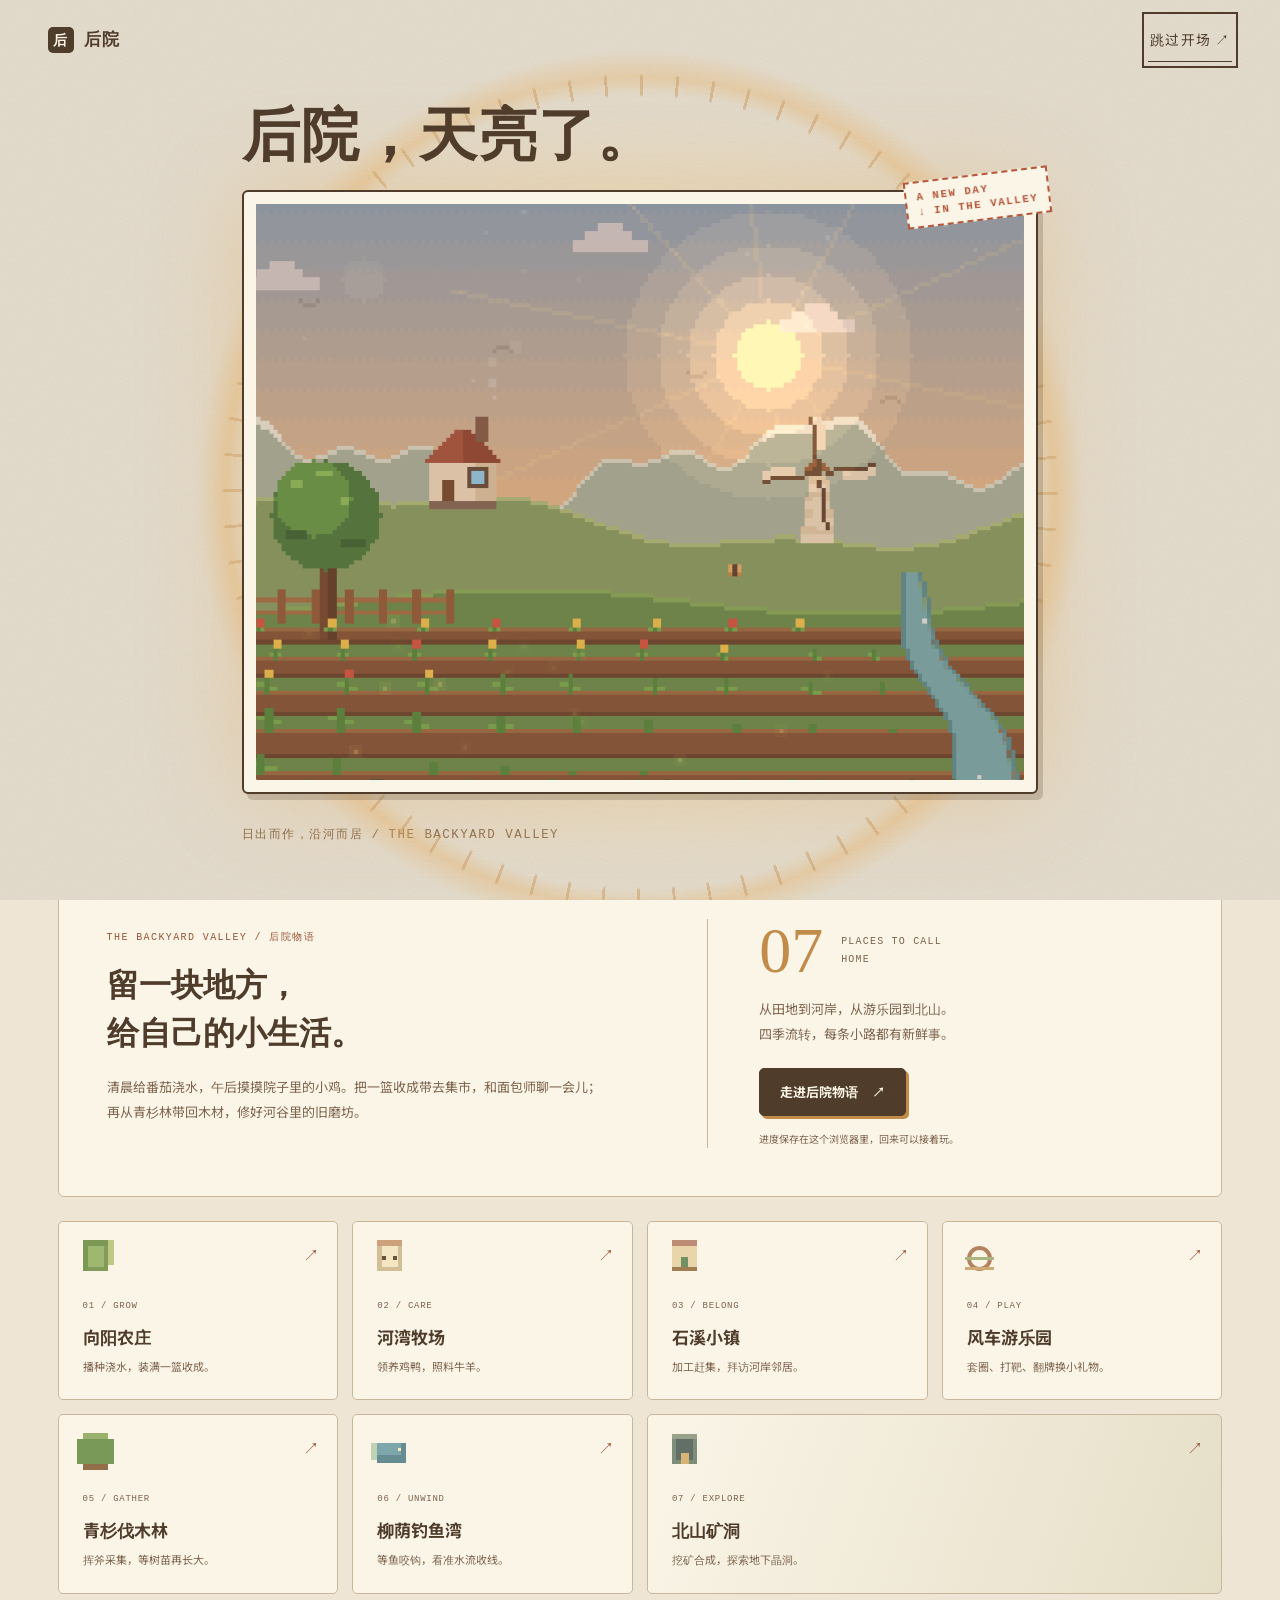
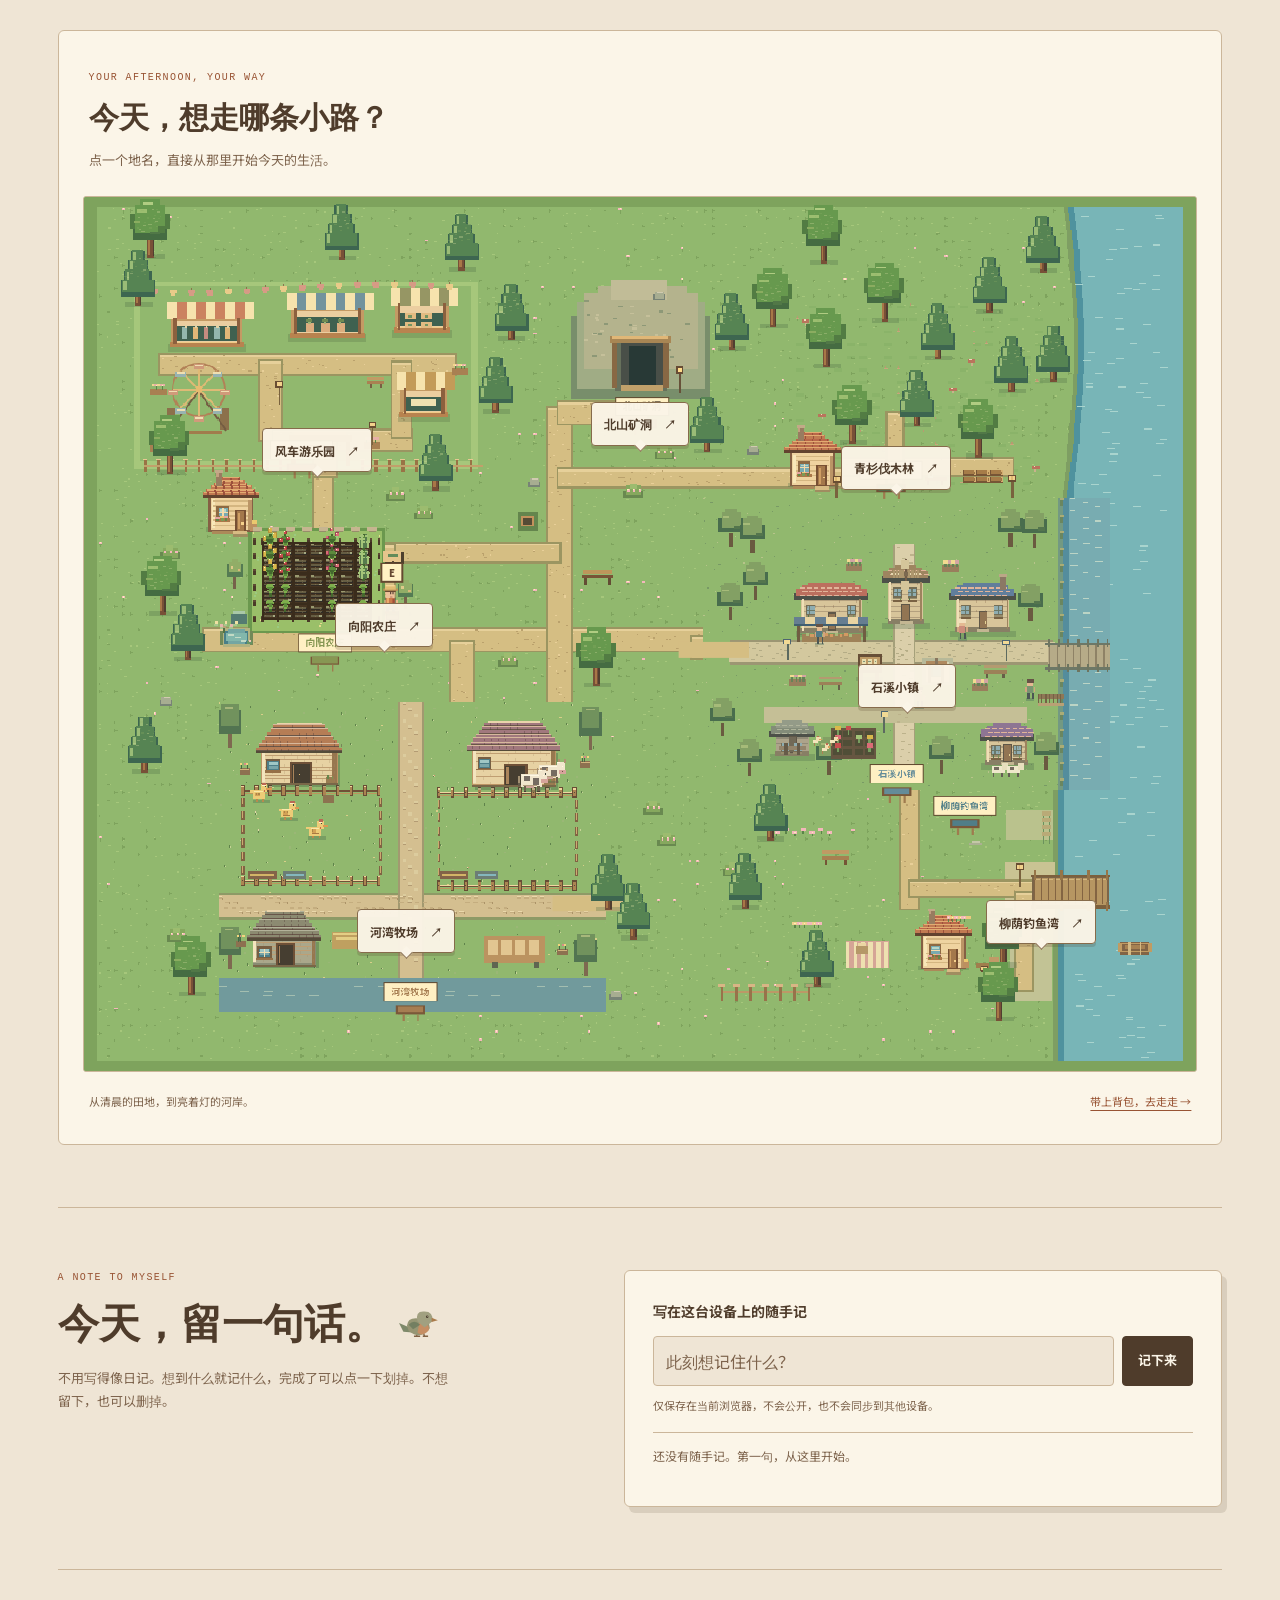
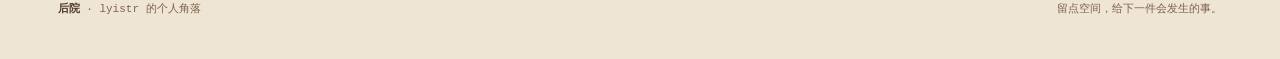
==== commit d2785347: "feat: add ambient valley details to the world and homepage - Add a decorative ambience pass: animate" ====
--- a/index.html
+++ b/index.html
@@ -8,6 +8,7 @@
 <link rel="stylesheet" href="farm-font.css">
 <link rel="stylesheet" href="assets/css/site-valley.css">
 <link rel="stylesheet" href="assets/css/opening.css">
+<link rel="stylesheet" href="assets/css/site-ambience.css?v=valley-life-1">
 <link rel="icon" href="assets/favicon.svg" type="image/svg+xml">
 </head>
 <body>
@@ -24,6 +25,7 @@
   <div class="hero-copy"><p class="lead">这里是 lyistr 的后院。种菜、照料小伙伴，或只是沿着小河走走，把今天过得慢一点。</p><p class="intro">一张地图，七种小日子。随时回来，接着生活。</p><div class="actions"><a class="btn btn-main" href="world.html">开启河谷生活 <span aria-hidden="true">↗</span></a><a class="btn btn-ghost" href="#work">沿着小路看看 ↓</a></div></div>
   <div class="hero-art">
     <figure class="postcard" aria-label="后院，天亮了：像素河谷的清晨"><div class="postcard-view"><img class="postcard-fallback" src="assets/world-preview.png" alt="农舍、田地与沿河而居的像素河谷" width="1280" height="1006"><canvas id="postcardScene" width="192" height="144" aria-hidden="true" hidden></canvas></div><span class="stamp" aria-hidden="true">A NEW DAY<br>↓ IN THE VALLEY</span></figure>
+    <span class="yard-sprig" aria-hidden="true"><svg viewBox="0 0 52 76" xmlns="http://www.w3.org/2000/svg"><g class="sprig-leaves" fill="#889366" stroke="#67744d" stroke-width="1.2"><path d="M25 52Q27 32 23 8" fill="none"/><path d="M25 41Q8 40 10 28Q24 29 25 41ZM26 32Q39 33 43 19Q27 18 26 32ZM25 23Q12 21 15 10Q26 12 25 23ZM24 14Q34 12 32 3Q22 6 24 14Z"/></g><path d="M13 48h26l-4 23H17Z" fill="#bc8765" stroke="#815b42" stroke-width="1.5"/><path d="M11 47h30v6H11Z" fill="#d2aa7d" stroke="#815b42" stroke-width="1.5"/><path d="M19 56v11" stroke="#e4c399" stroke-width="2"/></svg></span>
     <p class="postcard-caption"><span>日出而作，沿河而居</span><span>THE BACKYARD VALLEY</span></p>
   </div>
 </section>
@@ -35,7 +37,7 @@
 </article>
 <div class="valley-chapters"><a href="world.html?place=farm" data-place="farm"><i class="chapter-pixel pixel-farm" aria-hidden="true"></i><span>01 / GROW</span><h3>向阳农庄</h3><p>播种浇水，装满一篮收成。</p><b aria-hidden="true">↗</b></a><a href="world.html?place=ranch" data-place="ranch"><i class="chapter-pixel pixel-ranch" aria-hidden="true"></i><span>02 / CARE</span><h3>河湾牧场</h3><p>领养鸡鸭，照料牛羊。</p><b aria-hidden="true">↗</b></a><a href="world.html?place=town" data-place="town"><i class="chapter-pixel pixel-town" aria-hidden="true"></i><span>03 / BELONG</span><h3>石溪小镇</h3><p>加工赶集，拜访河岸邻居。</p><b aria-hidden="true">↗</b></a><a href="world.html?place=park" data-place="park"><i class="chapter-pixel pixel-park" aria-hidden="true"></i><span>04 / PLAY</span><h3>风车游乐园</h3><p>套圈、打靶、翻牌换小礼物。</p><b aria-hidden="true">↗</b></a><a href="world.html?place=forest" data-place="forest"><i class="chapter-pixel pixel-forest" aria-hidden="true"></i><span>05 / GATHER</span><h3>青杉伐木林</h3><p>挥斧采集，等树苗再长大。</p><b aria-hidden="true">↗</b></a><a href="world.html?place=fishing" data-place="fishing"><i class="chapter-pixel pixel-fishing" aria-hidden="true"></i><span>06 / UNWIND</span><h3>柳荫钓鱼湾</h3><p>等鱼咬钩，看准水流收线。</p><b aria-hidden="true">↗</b></a><a href="world.html?place=mine" data-place="mine"><i class="chapter-pixel pixel-mine" aria-hidden="true"></i><span>07 / EXPLORE</span><h3>北山矿洞</h3><p>挖矿合成，探索地下晶洞。</p><b aria-hidden="true">↗</b></a></div><article class="homepage-atlas"><div class="atlas-heading"><span class="label">YOUR AFTERNOON, YOUR WAY</span><h3>今天，想走哪条小路？</h3><p>点一个地名，直接从那里开始今天的生活。</p></div><div class="atlas-map"><img src="assets/world-preview.png" width="1280" height="1006" loading="lazy" alt="可选择七个区域的河谷全景地图"><a href="world.html?place=farm" class="atlas-pin" style="--x:27%;--y:49%">向阳农庄<span>↗</span></a><a href="world.html?place=ranch" class="atlas-pin" style="--x:29%;--y:84%">河湾牧场<span>↗</span></a><a href="world.html?place=town" class="atlas-pin" style="--x:74%;--y:56%">石溪小镇<span>↗</span></a><a href="world.html?place=park" class="atlas-pin" style="--x:21%;--y:29%">风车游乐园<span>↗</span></a><a href="world.html?place=forest" class="atlas-pin" style="--x:73%;--y:31%">青杉伐木林<span>↗</span></a><a href="world.html?place=fishing" class="atlas-pin" style="--x:86%;--y:83%">柳荫钓鱼湾<span>↗</span></a><a href="world.html?place=mine" class="atlas-pin" style="--x:50%;--y:26%">北山矿洞<span>↗</span></a></div><div class="atlas-caption"><span>从清晨的田地，到亮着灯的河岸。</span><a href="world.html">带上背包，去走走 →</a></div></article>
 </section>
-<section class="section notes" id="notes" aria-labelledby="notes-title"><div><div class="label">A NOTE TO MYSELF</div><h2 id="notes-title">今天，留一句话。</h2><p>不用写得像日记。想到什么就记什么，完成了可以点一下划掉。不想留下，也可以删掉。</p></div><div class="note-card"><label for="capIn">写在这台设备上的随手记</label><form id="noteForm" class="note-form"><input id="capIn" name="note" maxlength="80" autocomplete="off" placeholder="此刻想记住什么？" aria-label="随手记内容"><button type="submit">记下来</button></form><p class="privacy">仅保存在当前浏览器，不会公开，也不会同步到其他设备。</p><ul class="note-list" id="capList" aria-live="polite"></ul></div></section>
+<section class="section notes" id="notes" aria-labelledby="notes-title"><div><div class="label">A NOTE TO MYSELF</div><h2 id="notes-title">今天，留一句话。<span class="yard-robin" aria-hidden="true"><svg viewBox="0 0 48 34" xmlns="http://www.w3.org/2000/svg"><path d="m24 27-1 5m7-6 2 6m-12 0h7m3 0h6" fill="none" stroke="#826345" stroke-width="1.5"/><path class="robin-tail" d="M17 23 3 17l5 10 14 1Z" fill="#7e896a"/><path d="M12 20Q13 10 26 12q12 1 12 11-10 14-24 3Z" fill="#969674"/><path d="M26 17q12-1 11 8-7 8-13 3Z" fill="#c68e63"/><path d="M14 19q6-7 13 0l-8 5Z" fill="#737f61"/><g class="robin-head"><path d="M24 15Q21 3 32 4q10 0 9 11l-9 7Z" fill="#a1a080"/><path d="m40 11 7 3-7 2Z" fill="#aa7b4b"/><circle cx="35" cy="10" r="1.4" fill="#493d2e"/><circle cx="35.5" cy="9.5" r=".45" fill="#f6e8c7"/></g></svg></span></h2><p>不用写得像日记。想到什么就记什么，完成了可以点一下划掉。不想留下，也可以删掉。</p></div><div class="note-card"><label for="capIn">写在这台设备上的随手记</label><form id="noteForm" class="note-form"><input id="capIn" name="note" maxlength="80" autocomplete="off" placeholder="此刻想记住什么？" aria-label="随手记内容"><button type="submit">记下来</button></form><p class="privacy">仅保存在当前浏览器，不会公开，也不会同步到其他设备。</p><ul class="note-list" id="capList" aria-live="polite"></ul></div></section>
 </main><footer class="end"><span><b>后院</b> · lyistr 的个人角落</span><span>留点空间，给下一件会发生的事。</span></footer></div>
 <section class="op" id="opening" role="dialog" aria-modal="true" aria-labelledby="opTitle"
          data-target=".postcard" data-page=".site" data-remember="session" aria-hidden="true" hidden>
@@ -54,5 +56,5 @@
   </div></div>
 </section>
 <script src="assets/js/site.js"></script>
-<script src="assets/js/opening.js"></script>
+<script src="assets/js/opening.js?v=valley-life-1"></script>
 </body></html>
--- a/assets/css/site-ambience.css
+++ b/assets/css/site-ambience.css
@@ -0,0 +1,37 @@
+/* Quiet accents, using the existing paper/ochre/sage palette. No layout rewrite. */
+.hero-art { position: relative; }
+.yard-sprig { position: absolute; bottom: 43px; right: -9px; width: 52px; height: 76px; z-index: 2; pointer-events: none; transform: rotate(8deg); }
+.yard-sprig svg, .yard-robin svg { display: block; width: 100%; height: 100%; overflow: visible; }
+.yard-sprig .sprig-leaves { transform-origin: 25px 47px; animation: sprig-breeze 7s ease-in-out infinite; }
+.yard-robin { display: inline-block; width: 43px; height: 30px; margin-left: 10px; vertical-align: baseline; pointer-events: none; }
+.yard-robin .robin-head { transform-origin: 30px 10px; animation: robin-look 14s ease-in-out infinite; }
+.yard-robin .robin-tail { transform-origin: 16px 20px; animation: robin-tail 14s ease-in-out infinite; }
+.postcard-motion { position: absolute; bottom: 22px; left: 22px; z-index: 3; min-height: 32px; padding: 4px 9px; border: 1px solid #8d795e; border-radius: 3px; background: #fbf5e8ee; color: #67523e; font: 10px/1.4 var(--sans); cursor: pointer; }
+.postcard-motion:hover { background: #fff8e9; }
+.postcard-motion:focus-visible { outline: 2px solid var(--sun); outline-offset: 3px; }
+[data-theme="dark"] .yard-sprig, [data-theme="dark"] .yard-robin { filter: brightness(.85) saturate(.8); }
+/* The little chapter illustrations respond only to attention, not in unison. */
+.valley-chapters a:is(:hover,:focus-visible) .pixel-farm,
+.valley-chapters a:is(:hover,:focus-visible) .pixel-forest { animation: chapter-breeze 2.8s ease-in-out infinite; transform-origin: 50% 100%; }
+.valley-chapters a:is(:hover,:focus-visible) .pixel-park { animation: chapter-wheel 12s linear infinite; }
+.valley-chapters a:is(:hover,:focus-visible) .pixel-fishing::after { animation: chapter-ripple 2.6s ease-in-out infinite; }
+.valley-chapters a:is(:hover,:focus-visible) .pixel-mine::after { animation: chapter-glow 3s ease-in-out infinite; }
+@keyframes sprig-breeze { 0%,100% { transform: rotate(-2deg); } 50% { transform: rotate(3deg); } }
+@keyframes robin-look { 0%,65%,82%,100% { transform: rotate(0); } 70%,76% { transform: rotate(-9deg); } }
+@keyframes robin-tail { 0%,66%,80%,100% { transform: rotate(0); } 70%,76% { transform: rotate(8deg); } }
+@keyframes chapter-breeze { 0%,100% { transform: rotate(-3deg); } 50% { transform: rotate(3deg); } }
+@keyframes chapter-wheel { to { transform: rotate(360deg); } }
+@keyframes chapter-ripple { 0%,100% { transform: translateX(0); opacity: .8; } 50% { transform: translateX(-8px); opacity: .3; } }
+@keyframes chapter-glow { 0%,100% { opacity: .65; } 50% { opacity: 1; } }
+html[data-ambience="paused"] .yard-sprig *, html[data-ambience="paused"] .yard-robin *,
+html[data-ambience="paused"] .chapter-pixel, html[data-ambience="paused"] .chapter-pixel::after,
+html[data-ambience="paused"] .yard-insect, html[data-ambience="paused"] .yard-insect * { animation: none !important; }
+html[data-page-hidden] .yard-sprig *, html[data-page-hidden] .yard-robin * { animation-play-state: paused; }
+@media (max-width:600px) {
+  .yard-sprig { width: 40px; height: 59px; right: -5px; bottom: 46px; }
+  .yard-robin { width: 35px; height: 26px; margin-left: 6px; }
+  .postcard-motion { min-height: 44px; bottom: 17px; left: 17px; padding: 6px 10px; }
+}
+@media (prefers-reduced-motion:reduce) {
+  .yard-sprig *, .yard-robin *, .valley-chapters .chapter-pixel, .valley-chapters .chapter-pixel::after { animation: none !important; }
+}
